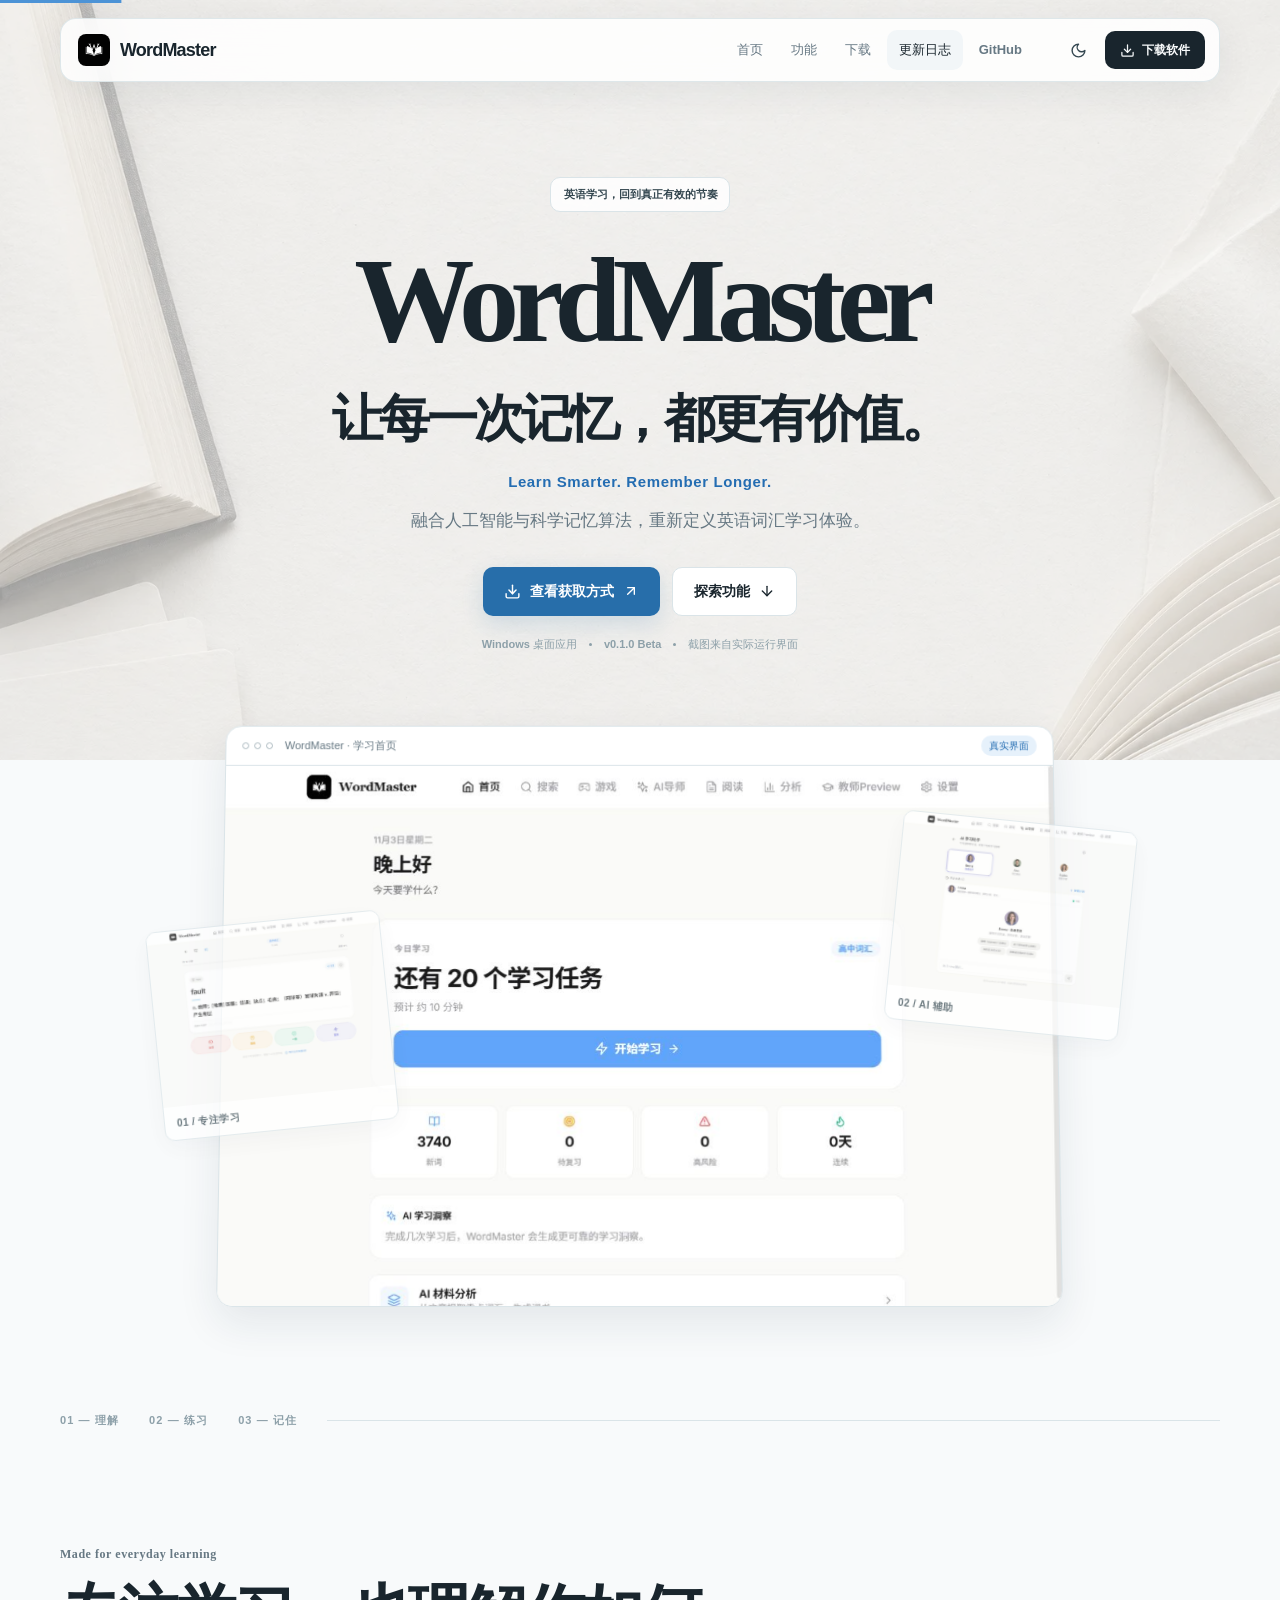
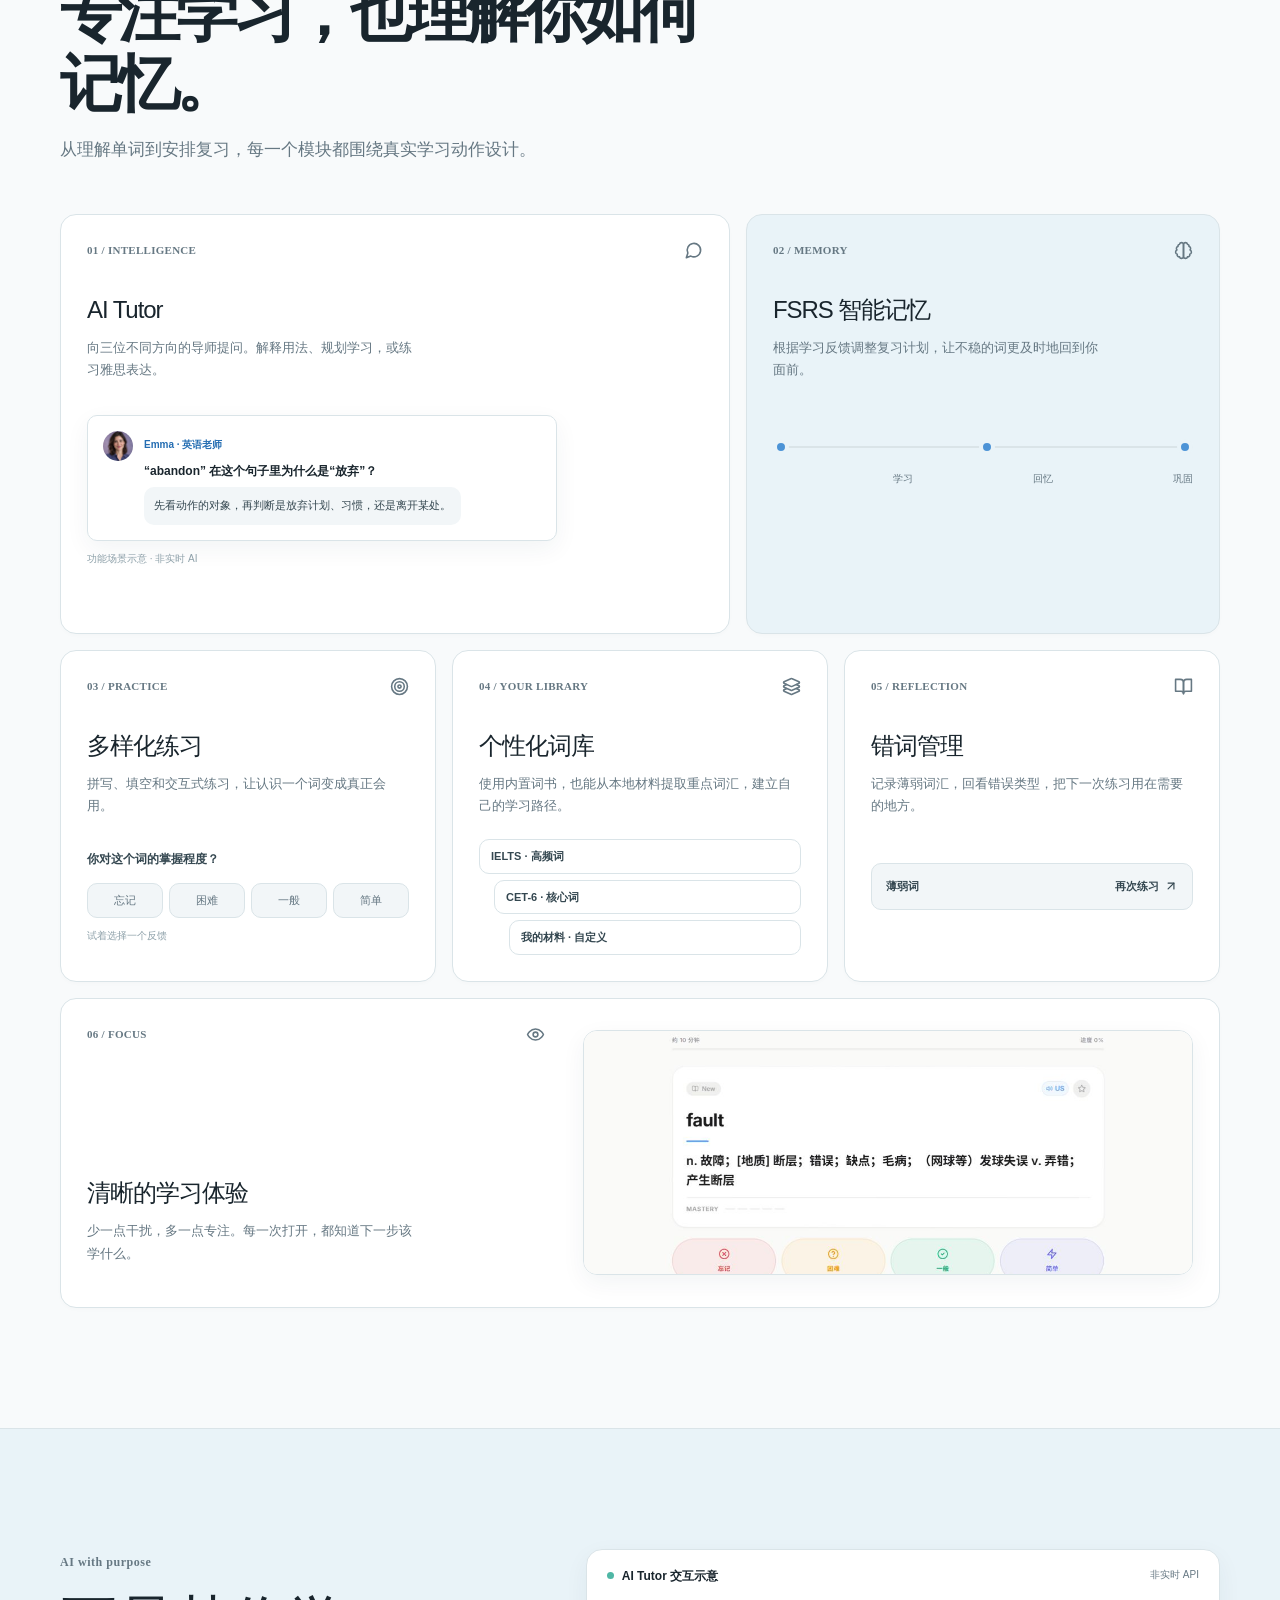
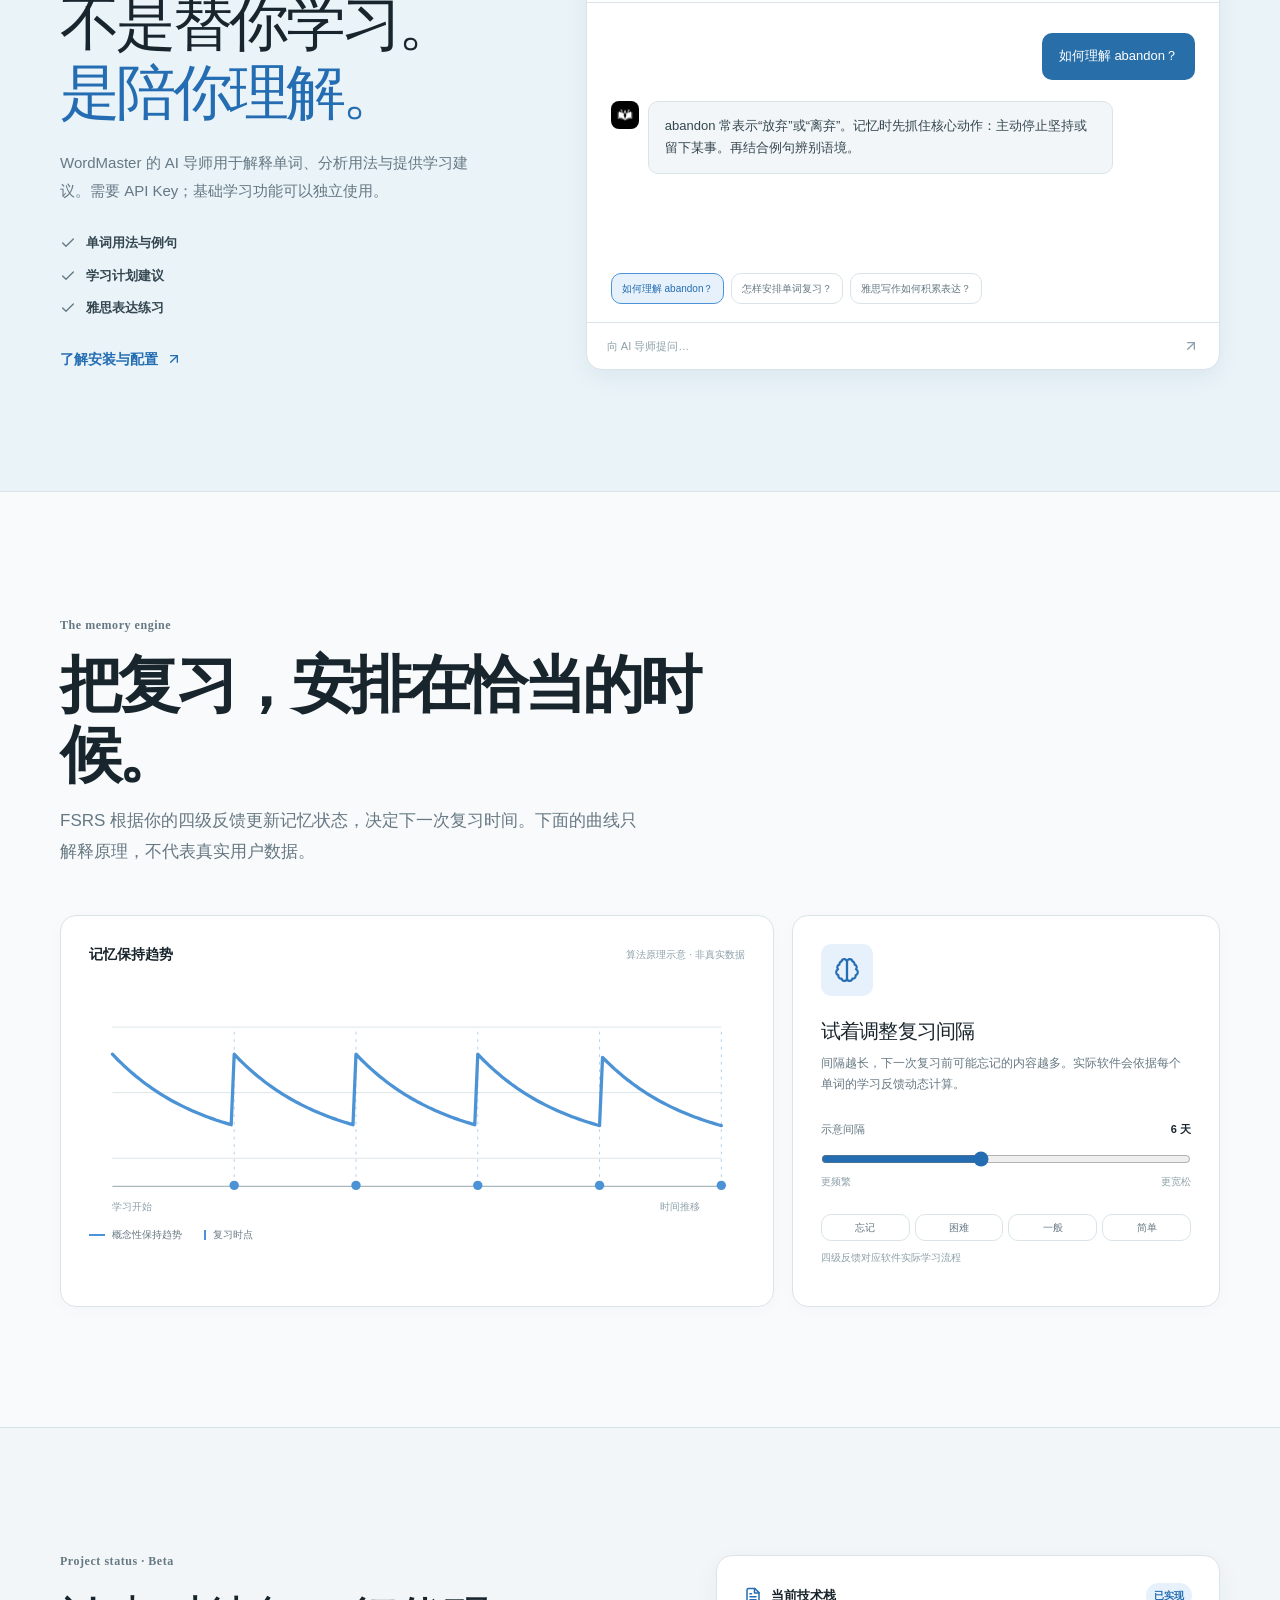
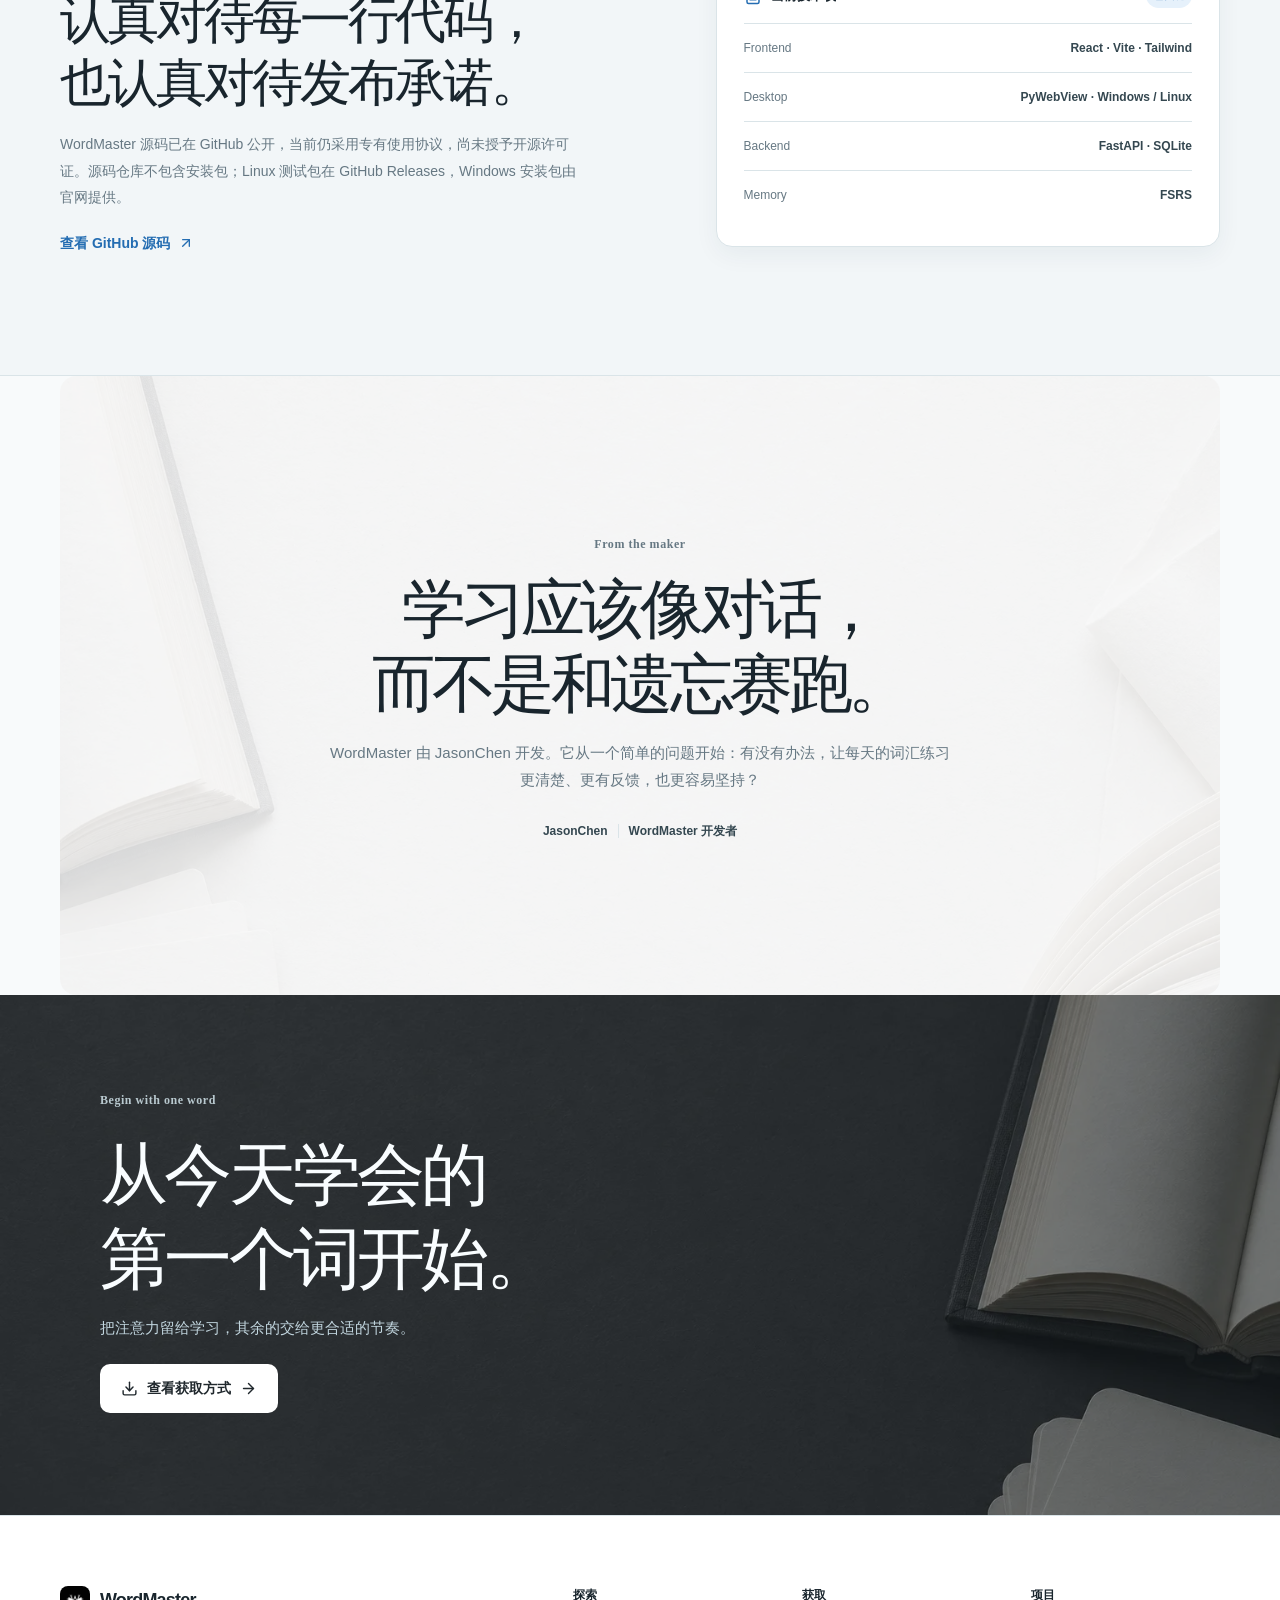
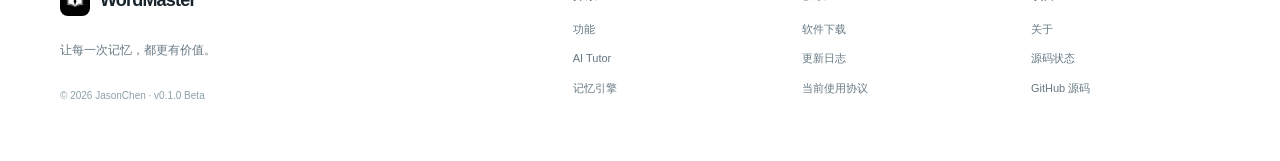
==== changelog/index.html @ 58b46c2e "Reduce download page heading size" ====
<!doctype html>
<html lang="zh-CN"><head>
  <meta charset="UTF-8" /><meta name="viewport" content="width=device-width, initial-scale=1" />
  <meta name="theme-color" content="#f8fafc" /><meta name="description" content="查看 WordMaster v0.1.0 Beta 的已实现功能与更新记录。" />
  <meta property="og:type" content="website" /><meta property="og:title" content="WordMaster 更新日志" /><meta property="og:description" content="WordMaster Beta 的真实功能更新记录。" /><meta property="og:image" content="https://jasonchen911.github.io/images/og-wordmaster.svg" />
  <meta name="twitter:card" content="summary_large_image" /><link rel="icon" href="/favicon.ico" />
  <title>更新日志 — WordMaster</title>
  <script type="module" crossorigin src="/assets/main-zfZjsIiO.js"></script>
  <link rel="stylesheet" crossorigin href="/assets/main-Defl-dvW.css">
<link rel="canonical" href="https://jasonchen911.github.io/changelog/" /><meta property="og:url" content="https://jasonchen911.github.io/changelog/" /></head><body><div id="root"></div></body></html>
---- assets/main-Defl-dvW.css ----
*,:before,:after{--tw-border-spacing-x: 0;--tw-border-spacing-y: 0;--tw-translate-x: 0;--tw-translate-y: 0;--tw-rotate: 0;--tw-skew-x: 0;--tw-skew-y: 0;--tw-scale-x: 1;--tw-scale-y: 1;--tw-pan-x: ;--tw-pan-y: ;--tw-pinch-zoom: ;--tw-scroll-snap-strictness: proximity;--tw-gradient-from-position: ;--tw-gradient-via-position: ;--tw-gradient-to-position: ;--tw-ordinal: ;--tw-slashed-zero: ;--tw-numeric-figure: ;--tw-numeric-spacing: ;--tw-numeric-fraction: ;--tw-ring-inset: ;--tw-ring-offset-width: 0px;--tw-ring-offset-color: #fff;--tw-ring-color: rgb(59 130 246 / .5);--tw-ring-offset-shadow: 0 0 #0000;--tw-ring-shadow: 0 0 #0000;--tw-shadow: 0 0 #0000;--tw-shadow-colored: 0 0 #0000;--tw-blur: ;--tw-brightness: ;--tw-contrast: ;--tw-grayscale: ;--tw-hue-rotate: ;--tw-invert: ;--tw-saturate: ;--tw-sepia: ;--tw-drop-shadow: ;--tw-backdrop-blur: ;--tw-backdrop-brightness: ;--tw-backdrop-contrast: ;--tw-backdrop-grayscale: ;--tw-backdrop-hue-rotate: ;--tw-backdrop-invert: ;--tw-backdrop-opacity: ;--tw-backdrop-saturate: ;--tw-backdrop-sepia: ;--tw-contain-size: ;--tw-contain-layout: ;--tw-contain-paint: ;--tw-contain-style: }::backdrop{--tw-border-spacing-x: 0;--tw-border-spacing-y: 0;--tw-translate-x: 0;--tw-translate-y: 0;--tw-rotate: 0;--tw-skew-x: 0;--tw-skew-y: 0;--tw-scale-x: 1;--tw-scale-y: 1;--tw-pan-x: ;--tw-pan-y: ;--tw-pinch-zoom: ;--tw-scroll-snap-strictness: proximity;--tw-gradient-from-position: ;--tw-gradient-via-position: ;--tw-gradient-to-position: ;--tw-ordinal: ;--tw-slashed-zero: ;--tw-numeric-figure: ;--tw-numeric-spacing: ;--tw-numeric-fraction: ;--tw-ring-inset: ;--tw-ring-offset-width: 0px;--tw-ring-offset-color: #fff;--tw-ring-color: rgb(59 130 246 / .5);--tw-ring-offset-shadow: 0 0 #0000;--tw-ring-shadow: 0 0 #0000;--tw-shadow: 0 0 #0000;--tw-shadow-colored: 0 0 #0000;--tw-blur: ;--tw-brightness: ;--tw-contrast: ;--tw-grayscale: ;--tw-hue-rotate: ;--tw-invert: ;--tw-saturate: ;--tw-sepia: ;--tw-drop-shadow: ;--tw-backdrop-blur: ;--tw-backdrop-brightness: ;--tw-backdrop-contrast: ;--tw-backdrop-grayscale: ;--tw-backdrop-hue-rotate: ;--tw-backdrop-invert: ;--tw-backdrop-opacity: ;--tw-backdrop-saturate: ;--tw-backdrop-sepia: ;--tw-contain-size: ;--tw-contain-layout: ;--tw-contain-paint: ;--tw-contain-style: }*,:before,:after{box-sizing:border-box;border-width:0;border-style:solid;border-color:#e5e7eb}:before,:after{--tw-content: ""}html,:host{line-height:1.5;-webkit-text-size-adjust:100%;-moz-tab-size:4;-o-tab-size:4;tab-size:4;font-family:ui-sans-serif,system-ui,sans-serif,"Apple Color Emoji","Segoe UI Emoji",Segoe UI Symbol,"Noto Color Emoji";font-feature-settings:normal;font-variation-settings:normal;-webkit-tap-highlight-color:transparent}body{margin:0;line-height:inherit}hr{height:0;color:inherit;border-top-width:1px}abbr:where([title]){-webkit-text-decoration:underline dotted;text-decoration:underline dotted}h1,h2,h3,h4,h5,h6{font-size:inherit;font-weight:inherit}a{color:inherit;text-decoration:inherit}b,strong{font-weight:bolder}code,kbd,samp,pre{font-family:ui-monospace,SFMono-Regular,Menlo,Monaco,Consolas,Liberation Mono,Courier New,monospace;font-feature-settings:normal;font-variation-settings:normal;font-size:1em}small{font-size:80%}sub,sup{font-size:75%;line-height:0;position:relative;vertical-align:baseline}sub{bottom:-.25em}sup{top:-.5em}table{text-indent:0;border-color:inherit;border-collapse:collapse}button,input,optgroup,select,textarea{font-family:inherit;font-feature-settings:inherit;font-variation-settings:inherit;font-size:100%;font-weight:inherit;line-height:inherit;letter-spacing:inherit;color:inherit;margin:0;padding:0}button,select{text-transform:none}button,input:where([type=button]),input:where([type=reset]),input:where([type=submit]){-webkit-appearance:button;background-color:transparent;background-image:none}:-moz-focusring{outline:auto}:-moz-ui-invalid{box-shadow:none}progress{vertical-align:baseline}::-webkit-inner-spin-button,::-webkit-outer-spin-button{height:auto}[type=search]{-webkit-appearance:textfield;outline-offset:-2px}::-webkit-search-decoration{-webkit-appearance:none}::-webkit-file-upload-button{-webkit-appearance:button;font:inherit}summary{display:list-item}blockquote,dl,dd,h1,h2,h3,h4,h5,h6,hr,figure,p,pre{margin:0}fieldset{margin:0;padding:0}legend{padding:0}ol,ul,menu{list-style:none;margin:0;padding:0}dialog{padding:0}textarea{resize:vertical}input::-moz-placeholder,textarea::-moz-placeholder{opacity:1;color:#9ca3af}input::placeholder,textarea::placeholder{opacity:1;color:#9ca3af}button,[role=button]{cursor:pointer}:disabled{cursor:default}img,svg,video,canvas,audio,iframe,embed,object{display:block;vertical-align:middle}img,video{max-width:100%;height:auto}[hidden]:where(:not([hidden=until-found])){display:none}.container{width:100%}@media (min-width: 640px){.container{max-width:640px}}@media (min-width: 768px){.container{max-width:768px}}@media (min-width: 1024px){.container{max-width:1024px}}@media (min-width: 1280px){.container{max-width:1280px}}@media (min-width: 1536px){.container{max-width:1536px}}.transition{transition-property:color,background-color,border-color,text-decoration-color,fill,stroke,opacity,box-shadow,transform,filter,backdrop-filter;transition-timing-function:cubic-bezier(.4,0,.2,1);transition-duration:.15s}:root{font-family:Aptos,Segoe UI,PingFang SC,Microsoft YaHei,sans-serif;color-scheme:light;--bg: #f8fafb;--surface: #fff;--surface-soft: #f2f6f8;--surface-blue: #e9f3f8;--ink: #19252d;--ink-soft: #344750;--muted: #667883;--muted-faint: #8da0a9;--line: #dae4e8;--blue: #4c93d6;--blue-dark: #246db2;--blue-soft: #e6f1fb;--radius-sm: 6px;--radius-md: 10px;--radius-lg: 16px;--space-1: 4px;--space-2: 8px;--space-3: 12px;--space-4: 16px;--space-6: 24px;--space-8: 32px;--header: rgba(255,255,255,.85);--shadow: 0 8px 24px rgba(25,49,67,.055);--shadow-large: 0 16px 40px rgba(25,49,67,.09);background:var(--bg)}html[data-theme=dark]{color-scheme:dark;--bg: #10171b;--surface: #182126;--surface-soft: #1e2a30;--surface-blue: #1c303c;--ink: #eff6f8;--ink-soft: #cedde3;--muted: #9aadb6;--muted-faint: #738994;--line: #324249;--blue: #8ac5f6;--blue-dark: #a8d9ff;--blue-soft: #203a4b;--header: rgba(24,33,38,.88);--shadow: 0 8px 24px rgba(0,0,0,.16);--shadow-large: 0 16px 40px rgba(0,0,0,.24)}*,*:before,*:after{box-sizing:border-box}html{scroll-behavior:smooth;scroll-padding-top:110px}body{margin:0;min-width:320px;background:var(--bg);color:var(--ink);transition:background-color .3s,color .3s}button,input{font:inherit}button{border:0}a{color:inherit;text-decoration:none}img{max-width:100%}::-moz-selection{background:#a6d4ef;color:#163449}::selection{background:#a6d4ef;color:#163449}:focus-visible{outline:3px solid var(--blue);outline-offset:3px}.container{width:min(1160px,calc(100% - 64px));margin-inline:auto}.skip-link{position:fixed;z-index:110;top:-80px;left:20px;background:var(--surface);color:var(--ink);padding:11px 18px;border-radius:12px}.skip-link:focus{top:12px}.scroll-progress{position:fixed;top:0;left:0;right:0;height:3px;z-index:105;background:var(--blue);transform-origin:left}.site-header{position:fixed;z-index:100;top:18px;width:100%;padding:0 22px;pointer-events:none}.nav-shell{pointer-events:auto;width:min(1160px,100%);height:64px;margin:auto;padding:0 14px 0 17px;display:flex;align-items:center;gap:25px;background:var(--header);border:1px solid color-mix(in srgb,var(--line) 88%,transparent);border-radius:19px;box-shadow:0 8px 40px #112b3a12;backdrop-filter:blur(20px);-webkit-backdrop-filter:blur(20px);transition:box-shadow .25s,background-color .25s,transform .25s}.site-header.is-scrolled .nav-shell{box-shadow:0 14px 50px #112b3a26}.brand{display:inline-flex;align-items:center;gap:10px;white-space:nowrap;color:var(--ink);font-size:18px;font-weight:720;letter-spacing:-.045em}.brand img{border-radius:8px;display:block}.desktop-nav{display:flex;align-items:center;justify-content:center;gap:4px;margin-left:auto}.desktop-nav a,.nav-unavailable{padding:10px 12px;border-radius:10px;color:var(--muted);font-size:13px;font-weight:550;transition:color .2s,background-color .2s}.desktop-nav a:hover,.desktop-nav .nav-active{color:var(--ink);background:var(--surface-soft)}.nav-unavailable{opacity:.8;cursor:default}.nav-unavailable small{font-size:9px;color:var(--blue-dark);margin-left:2px}.nav-actions{display:flex;align-items:center;gap:8px}.theme-toggle,.menu-toggle{display:grid;place-items:center;width:38px;height:38px;cursor:pointer;color:var(--ink-soft);background:transparent;border-radius:10px;transition:background-color .2s,transform .2s}.theme-toggle:hover,.menu-toggle:hover{background:var(--surface-soft)}.theme-toggle:active,.menu-toggle:active{transform:scale(.94)}.nav-download{height:38px;padding:0 15px;display:inline-flex;align-items:center;gap:7px;background:var(--ink);color:var(--bg);border-radius:10px;font-size:12px;font-weight:650;transition:transform .2s,opacity .2s}.nav-download:hover{transform:translateY(-2px);opacity:.88}.menu-toggle,.mobile-nav{display:none}.eyebrow{display:inline-flex;align-items:center;color:var(--blue-dark);font-family:Georgia,Times New Roman,serif;font-size:12px;font-weight:600;letter-spacing:.045em;text-transform:none}.section{padding-block:120px}.section-heading{max-width:680px;margin-bottom:48px}.section-heading h2{margin:14px 0 16px;font-size:clamp(38px,5vw,62px);letter-spacing:-.065em;line-height:1.13;font-weight:720}.section-heading p{max-width:590px;color:var(--muted);font-size:17px;line-height:1.8}.button{display:inline-flex;align-items:center;justify-content:center;gap:9px;min-height:49px;padding:0 21px;border-radius:12px;font-size:14px;font-weight:650;transition:transform .2s,box-shadow .2s,background-color .2s}.button:hover{transform:translateY(-3px)}.button:active{transform:translateY(1px) scale(.985)}.button-primary{background:#276eaa;color:#fff;box-shadow:0 8px 22px #286fab29}.button-primary:hover{background:#1e6199;box-shadow:0 13px 25px #286fab38}.button-secondary{background:var(--surface);color:var(--ink);border:1px solid var(--line)}.button-secondary:hover{box-shadow:var(--shadow)}.text-link{display:inline-flex;gap:8px;align-items:center;color:var(--blue-dark);font-size:14px;font-weight:700}.text-link svg{transition:transform .2s}.text-link:hover svg{transform:translate(2px,-2px)}.hero{position:relative;padding-top:177px;overflow:hidden}.hero-wash{position:absolute;inset:0 0 auto;height:760px;pointer-events:none;background:url(/images/background-paper.webp) center / cover no-repeat;opacity:.38}html[data-theme=dark] .hero-wash{background-image:url(/images/background-library-dark.webp);opacity:.3}.hero-content{position:relative;text-align:center}.hero-kicker{width:-moz-fit-content;width:fit-content;margin:0 auto 24px;display:flex;align-items:center;gap:9px;padding:8px 11px 8px 13px;border:1px solid var(--line);border-radius:100px;background:var(--header);box-shadow:0 5px 20px #3868800d;color:var(--ink-soft);font-size:11px;font-weight:650}.kicker-dot,.release-badge>span{width:6px;height:6px;border-radius:50%;background:#4fb7a5;box-shadow:0 0 0 3px #4fb7a521}.hero h1{margin:0;font-family:Georgia,Times New Roman,serif;font-size:clamp(65px,9.4vw,132px);line-height:1.08;letter-spacing:-.075em;font-weight:600}.hero-title-cn{margin:22px 0 0;font-size:clamp(27px,4vw,52px);letter-spacing:-.07em;font-weight:680;line-height:1.25}.hero-tagline{margin:20px 0 0;color:var(--blue-dark);font-size:15px;font-weight:670;letter-spacing:.04em}.hero-description{margin:13px auto 0;max-width:630px;color:var(--muted);font-size:17px;line-height:1.7}.hero-actions{display:flex;justify-content:center;gap:12px;margin-top:31px}.hero-proof{display:flex;align-items:center;justify-content:center;gap:12px;margin-top:20px;color:var(--muted-faint);font-size:11px;font-weight:550}.hero-proof span{width:3px;height:3px;background:var(--muted-faint);border-radius:50%}.hero-stage{position:relative;height:690px;margin:70px auto 0;max-width:1060px}.hero-main-window{width:79%;margin:0 auto;transform:perspective(1300px) rotateX(3deg)}.app-window{overflow:hidden;border:1px solid var(--line);border-radius:17px;background:var(--surface);box-shadow:var(--shadow-large)}.window-bar{height:40px;display:flex;align-items:center;gap:12px;padding:0 16px;border-bottom:1px solid var(--line);color:var(--muted);font-size:11px}.window-dots{display:flex;gap:5px}.window-dots i{width:7px;height:7px;border:1px solid var(--muted-faint);border-radius:50%;opacity:.7}.window-chip{margin-left:auto;color:var(--blue-dark);background:var(--blue-soft);padding:3px 8px;border-radius:99px;font-size:10px}.hero-main-window img{display:block;width:100%;height:540px;-o-object-fit:cover;object-fit:cover;-o-object-position:top center;object-position:top center}.hero-float{position:absolute;width:235px;overflow:hidden;border-radius:13px;background:var(--surface);border:1px solid var(--line);box-shadow:0 22px 65px #19384a30;text-align:left}.hero-float img{width:100%;height:175px;-o-object-fit:cover;object-fit:cover;-o-object-position:top center;object-position:top center;display:block}.hero-float span{display:block;padding:9px 12px;color:var(--ink-soft);font-size:10px;font-weight:650;letter-spacing:.04em}.hero-float-study{left:-5px;top:190px;transform:rotate(-11deg);transform-origin:85% 85%}.hero-float-tutor{right:-8px;top:90px;transform:rotate(11deg);transform-origin:15% 85%}.editorial-line{display:flex;align-items:center;gap:30px;color:var(--muted-faint);font-size:11px;font-weight:650;letter-spacing:.1em}.editorial-line div{flex:1;height:1px;background:var(--line)}.features-section{padding-top:112px}.bento{display:grid;grid-template-columns:repeat(12,1fr);gap:16px}.feature-card{position:relative;overflow:hidden;min-height:316px;padding:26px;border:1px solid var(--line);border-radius:23px;background:var(--surface);box-shadow:0 2px 4px #1a3b4e04;transition:transform .28s,box-shadow .28s,border-color .28s}.feature-card:hover{transform:translateY(-5px);box-shadow:var(--shadow);border-color:color-mix(in srgb,var(--blue) 40%,var(--line))}.feature-top{display:flex;align-items:center;justify-content:space-between;color:var(--blue-dark)}.feature-number{font-family:Georgia,Times New Roman,serif;font-size:11px;font-weight:600;letter-spacing:.025em}.feature-body{position:relative;z-index:1;max-width:390px}.feature-body h3{margin:32px 0 9px;color:var(--ink);font-size:24px;letter-spacing:-.045em}.feature-body p{margin:0;max-width:330px;color:var(--muted);font-size:13px;line-height:1.75}.feature-tutor{grid-column:span 7;min-height:420px;background:var(--surface)}.feature-memory{grid-column:span 5;min-height:420px;background:var(--surface-blue)}.feature-practice,.feature-books,.feature-mistakes{grid-column:span 4}.feature-focus{grid-column:span 12;min-height:310px;display:grid;grid-template-columns:minmax(0,.75fr) minmax(0,1fr);gap:38px;align-items:stretch}.feature-focus-copy{display:flex;flex-direction:column;justify-content:space-between;min-width:0;padding-bottom:15px}.feature-focus .feature-body h3{margin-top:12px}.feature-focus-visual{display:flex;align-items:center;min-width:0}.feature-focus-visual img{display:block;width:100%;height:245px;-o-object-fit:cover;object-fit:cover;-o-object-position:center 30%;object-position:center 30%;border-radius:14px;border:1px solid var(--line);box-shadow:var(--shadow)}.mini-conversation{display:flex;gap:11px;width:94%;max-width:470px;margin-top:33px;padding:15px;border-radius:16px;background:var(--surface);border:1px solid var(--line);box-shadow:0 12px 35px #37678114;text-align:left}.mini-person{flex:0 0 30px;width:30px;height:30px;overflow:hidden;border-radius:50%}.mini-person img{width:100%;height:100%;-o-object-fit:cover;object-fit:cover;-o-object-position:center;object-position:center}.mini-conversation small{color:var(--blue-dark);font-weight:750;font-size:10px}.mini-conversation p{margin:7px 0;color:var(--ink);font-size:12px;font-weight:600}.mini-answer{padding:10px;color:var(--ink-soft);background:var(--surface-soft);border-radius:10px;font-size:11px;line-height:1.6}.demo-label{display:block;margin-top:10px;color:var(--muted-faint);font-size:10px}.memory-mini{position:relative;display:flex;justify-content:space-between;margin-top:54px;padding-top:35px;color:var(--muted);font-size:10px}.memory-mini:before{content:"";position:absolute;top:10px;left:0;right:0;height:2px;background:var(--line)}.memory-mini span:before{content:"";position:absolute;top:3px;width:16px;height:16px;border:4px solid var(--surface-blue);border-radius:50%;background:var(--blue)}.memory-mini span:nth-of-type(1):before{left:0}.memory-mini span:nth-of-type(2):before{left:49%}.memory-mini span:nth-of-type(3):before{right:0}.practice-demo{margin-top:28px}.practice-demo>span{color:var(--ink-soft);font-size:12px;font-weight:650}.practice-demo>div{display:flex;gap:6px;margin-top:13px}.practice-demo button{flex:1;padding:8px 2px;border-radius:10px;background:var(--surface-soft);border:1px solid var(--line);color:var(--muted);font-size:11px;cursor:pointer;transition:transform .2s,background-color .2s}.practice-demo button:hover{transform:translateY(-2px)}.practice-demo button.selected{color:#fff;background:#276eaa;border-color:#276eaa}.practice-demo small{display:block;margin-top:10px;color:var(--muted-faint);font-size:10px}.feature-books{background:var(--surface)}.book-stack{display:grid;gap:6px;margin-top:21px}.book-stack span{display:block;padding:8px 11px;border:1px solid var(--line);background:var(--surface);color:var(--ink-soft);font-size:11px;font-weight:650;border-radius:9px}.book-stack span:nth-child(2){margin-left:15px}.book-stack span:nth-child(3){margin-left:30px}.feature-mistakes{background:#fbf8f5}html[data-theme=dark] .feature-mistakes{background:#262321}.mistake-visual{display:flex;justify-content:space-between;margin-top:45px;padding:14px;border:1px solid #eadfd6;border-radius:12px;color:#9a7158;background:#ffffff91;font-size:11px;font-weight:650}html[data-theme=dark] .mistake-visual{background:#2b2724;border-color:#483c35;color:#dcb89d}.mistake-visual span:last-child{display:inline-flex;gap:5px;align-items:center}.intelligence-section{background:var(--surface-blue);border-block:1px solid var(--line)}.intelligence-grid{display:grid;grid-template-columns:.82fr 1.18fr;gap:85px;align-items:center}.intelligence-copy h2{margin:16px 0 22px;font-size:clamp(38px,4.7vw,63px);line-height:1.15;letter-spacing:-.06em}.intelligence-copy h2 em,.subpage-hero h1 em,.changelog-page h1 em{color:var(--blue-dark);font-style:normal}.intelligence-copy>p{max-width:410px;color:var(--muted);font-size:15px;line-height:1.85}.ai-bullets{display:grid;gap:13px;margin:29px 0}.ai-bullets span{display:flex;align-items:center;gap:10px;font-size:13px;font-weight:600;color:var(--ink-soft)}.ai-bullets svg{color:var(--blue-dark)}.ai-demo{overflow:hidden;border:1px solid var(--line);border-radius:22px;background:var(--surface);box-shadow:var(--shadow-large)}.demo-window-top{display:flex;justify-content:space-between;padding:17px 20px;border-bottom:1px solid var(--line);color:var(--muted);font-size:10px}.demo-window-title{display:flex;align-items:center;gap:8px;color:var(--ink);font-weight:700;font-size:12px}.demo-status{width:7px;height:7px;border-radius:50%;background:#4fb7a5}.demo-chat{min-height:270px;padding:30px 24px 15px;display:flex;flex-direction:column;gap:21px}.demo-message{width:-moz-fit-content;width:fit-content;max-width:86%;font-size:13px;line-height:1.75}.demo-message.user{align-self:flex-end;padding:12px 17px;border-radius:15px 15px 4px;background:#286fa9;color:#fff}.demo-message.assistant{display:flex;gap:9px;align-items:start}.demo-message.assistant img{border-radius:8px;flex-shrink:0}.demo-message.assistant p{margin:0;padding:13px 16px;background:var(--surface-soft);border:1px solid var(--line);border-radius:4px 15px 15px;color:var(--ink-soft)}.demo-prompts{display:flex;flex-wrap:wrap;gap:7px;padding:0 24px 18px}.demo-prompts button{padding:7px 10px;border-radius:100px;border:1px solid var(--line);background:var(--surface);color:var(--muted);font-size:10px;cursor:pointer;transition:background .2s,color .2s,transform .2s}.demo-prompts button:hover{transform:translateY(-2px)}.demo-prompts button[aria-pressed=true]{background:var(--blue-soft);color:var(--blue-dark);border-color:var(--blue)}.demo-input{display:flex;align-items:center;justify-content:space-between;padding:15px 20px;border-top:1px solid var(--line);color:var(--muted-faint);font-size:11px}.memory-section .section-heading{max-width:750px}.memory-layout{display:grid;grid-template-columns:1.25fr .75fr;gap:18px}.chart-panel,.memory-controls{min-height:392px;padding:28px;background:var(--surface);border:1px solid var(--line);border-radius:23px;box-shadow:0 4px 17px #1e415306}.chart-header{display:flex;justify-content:space-between;align-items:center;color:var(--ink);font-size:14px;font-weight:700}.chart-disclaimer{color:var(--muted-faint);font-size:10px;font-weight:500}.chart-panel svg{width:100%;height:250px;margin-top:12px;overflow:visible}.chart-grid line{stroke:var(--line);stroke-width:1}.chart-grid line:last-child{stroke:var(--muted-faint)}.chart-panel svg text{fill:var(--muted-faint);font-size:11px}.review-marker{stroke:var(--blue);stroke-dasharray:3 5;opacity:.45}.chart-legend{display:flex;gap:22px;color:var(--muted);font-size:10px}.chart-legend span{display:inline-flex;align-items:center;gap:7px}.chart-legend i{width:16px;height:2px;background:var(--blue);display:inline-block}.chart-legend span:last-child i{height:10px;width:2px}.control-icon{width:52px;height:52px;display:grid;place-items:center;background:var(--blue-soft);color:var(--blue-dark);border-radius:14px}.memory-controls h3{margin:20px 0 7px;font-size:20px;letter-spacing:-.04em}.memory-controls p{color:var(--muted);font-size:12px;line-height:1.75}.memory-controls label{display:flex;justify-content:space-between;margin-top:26px;font-size:11px;color:var(--muted)}.memory-controls label strong{color:var(--ink)}.memory-controls input[type=range]{width:100%;margin:13px 0 4px;accent-color:var(--blue-dark);cursor:pointer}.range-ends{display:flex;justify-content:space-between;color:var(--muted-faint);font-size:10px}.grade-row{display:flex;justify-content:space-between;gap:5px;margin-top:25px}.grade-row span{flex:1;text-align:center;padding:5px 0;border:1px solid var(--line);border-radius:7px;color:var(--muted);font-size:10px}.memory-controls small{display:block;margin-top:9px;color:var(--muted-faint);font-size:10px}.source-section{background:var(--surface-soft);border-block:1px solid var(--line)}.source-grid{display:grid;grid-template-columns:1fr .9fr;gap:95px;align-items:center}.source-grid h2{margin:17px 0;font-size:clamp(35px,4vw,54px);line-height:1.22;letter-spacing:-.06em}.source-grid p{max-width:520px;color:var(--muted);font-size:14px;line-height:1.9}.source-grid .text-link{margin-top:22px}.stack-panel{padding:27px;background:var(--surface);border:1px solid var(--line);border-radius:21px;box-shadow:var(--shadow)}.stack-head{display:flex;align-items:center;gap:9px;color:var(--ink);font-size:13px;font-weight:700;margin-bottom:15px}.stack-head svg{color:var(--blue-dark)}.stack-head span{margin-left:auto;color:var(--blue-dark);font-size:10px;background:var(--blue-soft);padding:5px 8px;border-radius:99px}.stack-panel>div:not(:first-child){display:flex;justify-content:space-between;gap:10px;padding:15px 0;border-top:1px solid var(--line);font-size:12px}.stack-panel>div:not(:first-child) span{color:var(--muted)}.stack-panel>div:not(:first-child) strong{font-weight:650;color:var(--ink-soft)}.about-section{padding-block:155px;text-align:center}.about-section h2{margin:17px auto;font-size:clamp(38px,5vw,66px);line-height:1.17;letter-spacing:-.07em}.about-section p{max-width:620px;margin:0 auto;color:var(--muted);line-height:1.85;font-size:15px}.about-signature{display:flex;justify-content:center;align-items:center;gap:10px;margin-top:28px;color:var(--ink-soft);font-size:12px;font-weight:700}.about-signature i{width:1px;height:14px;background:var(--line)}.closing-cta{padding:92px 0 102px;background:#203c4a;color:#f9fdff;text-align:left}.closing-cta .container{max-width:1080px}.closing-cta .eyebrow{color:#b8d4df}.closing-cta h2{max-width:780px;margin:22px 0 16px;font-size:clamp(42px,5.3vw,68px);font-weight:560;line-height:1.24;letter-spacing:-.055em}.closing-cta p{color:#c1d5de;font-size:15px}.button-light{margin-top:24px;background:#fff;color:#1e4053}.button-light:hover{box-shadow:0 12px 35px #0000002e}.subpage-hero{padding-top:180px;padding-bottom:62px}.subpage-hero h1,.changelog-page h1{margin:17px 0 18px;font-size:clamp(52px,7vw,92px);letter-spacing:-.075em;line-height:1.08}.subpage-hero p,.changelog-page>div:first-child>p{color:var(--muted);font-size:17px}.subpage-hero h1{font-size:clamp(38px,5vw,64px);line-height:1.18;letter-spacing:-.055em}.download-section{margin-bottom:65px}.download-card{display:flex;align-items:center;justify-content:space-between;gap:30px;padding:40px;background:var(--surface);border:1px solid var(--line);border-radius:25px;box-shadow:var(--shadow-large)}.download-card-main{display:flex;align-items:center;gap:22px}.download-icon{width:76px;height:76px;display:grid;place-items:center;border-radius:18px;background:var(--surface-soft)}.download-icon img{border-radius:11px}.release-badge{display:inline-flex;align-items:center;gap:9px;color:var(--blue-dark);background:var(--blue-soft);padding:6px 10px;border-radius:99px;font-size:10px;font-weight:700}.download-card h2{margin:10px 0 4px;font-size:31px;letter-spacing:-.055em}.download-card h2 span{color:var(--muted);font-weight:500}.download-card p{margin:0;color:var(--muted);font-size:12px}.download-card-action{display:grid;justify-items:end;gap:11px}.download-card-action small{color:var(--muted-faint);font-size:10px}.release-note{display:flex;align-items:center;gap:10px;margin:15px 4px 0;color:var(--muted);font-size:11px}.release-note svg{color:var(--blue-dark)}.download-options{display:flex;flex-wrap:wrap;justify-content:flex-end;gap:10px}.download-card-action small strong{color:var(--ink);font-size:12px;letter-spacing:.04em}.download-details{display:grid;grid-template-columns:repeat(2,1fr);gap:16px}.detail-panel{min-height:288px;padding:29px;background:var(--surface);border:1px solid var(--line);border-radius:20px}.detail-panel>svg{color:var(--blue-dark)}.detail-panel h3{margin:14px 0;font-size:21px;letter-spacing:-.04em}.detail-panel ul,.detail-panel ol{padding-left:20px;color:var(--ink-soft);font-size:13px;line-height:2}.detail-panel li::marker{color:var(--blue-dark)}.detail-panel p{margin-top:14px;color:var(--muted);font-size:11px;line-height:1.75}.detail-panel code{font-size:11px}.linux-download{padding-top:22px}.linux-download-inner{display:flex;align-items:center;justify-content:space-between;gap:24px;padding:32px;border:1px solid var(--line);border-radius:var(--radius-lg);background:var(--surface)}.linux-download h2{margin:9px 0;font-size:24px;letter-spacing:-.04em}.linux-download p{max-width:650px;margin:0;color:var(--muted);font-size:12px;line-height:1.8}.linux-download .linux-command{margin-top:8px}.linux-download code{color:var(--ink-soft);font-size:11px;overflow-wrap:anywhere}.linux-download .button{flex:none}.integrity-section{padding-block:90px 70px}.integrity-top{display:flex;justify-content:space-between;align-items:end;gap:20px}.integrity-top h2{font-size:29px;letter-spacing:-.05em;margin:9px 0 0}.copy-button{display:inline-flex;align-items:center;gap:7px;padding:9px 13px;border-radius:9px;color:var(--blue-dark);background:var(--blue-soft);cursor:pointer;font-size:11px;font-weight:700}.integrity-section>div>code{display:block;overflow-wrap:anywhere;margin-top:22px;padding:17px;border:1px solid var(--line);border-radius:12px;background:var(--surface);color:var(--ink-soft);font-size:11px}.integrity-section p{color:var(--muted);font-size:11px;line-height:1.8}.integrity-section p code{color:var(--ink-soft)}.download-bottom{display:grid;grid-template-columns:1fr 1fr;gap:16px;padding-bottom:55px}.bottom-link-card{display:flex;align-items:center;justify-content:space-between;min-height:194px;padding:27px;border-radius:19px;background:var(--surface-blue);border:1px solid var(--line)}.bottom-link-card h3{margin:12px 0 7px;font-size:21px;letter-spacing:-.04em}.bottom-link-card p{margin:0;max-width:290px;font-size:11px;line-height:1.7;color:var(--muted)}.bottom-link-card a{display:grid;place-items:center;width:43px;height:43px;background:var(--surface);border-radius:50%;color:var(--blue-dark);transition:transform .2s}.bottom-link-card a:hover{transform:translate(4px)}.bottom-link-card.subdued{background:var(--surface)}.unavailable-mark{padding:6px 9px;border-radius:100px;background:var(--surface-soft);color:var(--muted);font-size:10px;white-space:nowrap}.license-footnote{display:flex;align-items:center;gap:8px;padding-bottom:95px;color:var(--muted);font-size:11px}.license-footnote p{margin:0}.license-footnote a{display:inline-flex;align-items:center;gap:3px;color:var(--blue-dark)}.changelog-page{padding-top:180px;padding-bottom:110px}.changelog-page>div:first-child{max-width:770px}.timeline{position:relative;margin-top:75px;padding-left:64px}.timeline-rail{position:absolute;left:17px;top:0;bottom:0;width:1px;background:var(--line)}.release-marker{position:absolute;left:-57px;top:0;width:20px;height:20px;border-radius:50%;border:5px solid var(--blue-soft);background:var(--blue-dark)}.release-entry{position:relative;display:grid;grid-template-columns:.44fr 1fr;gap:60px}.release-meta h2{margin:14px 0 10px;font-size:30px;letter-spacing:-.05em}.release-meta p{display:flex;align-items:center;gap:7px;color:var(--muted-faint);font-size:11px}.release-groups{display:grid;gap:34px}.release-groups>div{border-top:1px solid var(--line);padding-top:22px}.release-groups h3{font-size:18px;letter-spacing:-.03em;margin:0 0 13px}.release-groups ul{display:grid;gap:11px;list-style:none;padding:0;margin:0}.release-groups li{display:flex;align-items:start;gap:10px;color:var(--muted);font-size:13px;line-height:1.7}.release-groups li svg{flex:none;margin-top:3px;color:var(--blue-dark)}.changelog-actions{display:flex;align-items:center;gap:30px;margin:70px 0 0 64px}.site-footer{border-top:1px solid var(--line);padding:70px 0 55px;background:var(--surface)}.footer-grid{display:grid;grid-template-columns:2.5fr repeat(3,1fr);gap:40px}.footer-brand p{margin:18px 0 23px;color:var(--muted);font-size:12px}.footer-brand small{color:var(--muted-faint);font-size:10px}.footer-grid>div:not(:first-child){display:grid;align-content:start;gap:13px}.footer-grid strong{margin-bottom:4px;color:var(--ink);font-size:12px}.footer-grid>div:not(:first-child) a,.muted-link{color:var(--muted);font-size:11px}.footer-grid a:hover{color:var(--blue-dark)}.muted-link{opacity:.65}.site-header .nav-shell,.mobile-nav,.feature-card,.app-window,.ai-demo,.chart-panel,.memory-controls,.stack-panel,.download-card,.detail-panel,.bottom-link-card{border-radius:var(--radius-lg)}.button,.nav-download,.desktop-nav a,.theme-toggle,.menu-toggle,.practice-demo button,.book-stack span,.mini-conversation,.mini-answer,.mistake-visual,.copy-button,.grade-row span,.hero-float,.window-chip,.control-icon,.download-icon,.demo-prompts button,.demo-message.user,.demo-message.assistant p{border-radius:var(--radius-md)}.eyebrow,.feature-top,.feature-number,.ai-bullets svg{color:var(--muted)}.hero-kicker{border-radius:var(--radius-md);box-shadow:none}.feature-memory{background:var(--surface-blue)}.feature-mistakes,html[data-theme=dark] .feature-mistakes{background:var(--surface)}.mistake-visual,html[data-theme=dark] .mistake-visual{border-color:var(--line);background:var(--surface-soft);color:var(--ink-soft)}.feature-card:hover{box-shadow:var(--shadow);border-color:var(--line)}.mini-conversation,.hero-float,.ai-demo{box-shadow:var(--shadow)}.closing-cta{background:#20282d}.closing-cta .eyebrow{color:#b9c9cf}.button-light{color:#20282d}.about-section,.closing-cta{position:relative;isolation:isolate}.about-section:before,.closing-cta:before{content:"";position:absolute;top:0;right:0;bottom:0;left:0;z-index:-1;pointer-events:none;background-position:center;background-size:cover}.about-section:before{background-image:url(/images/background-paper.webp);opacity:.14;border-radius:var(--radius-lg)}html[data-theme=dark] .about-section:before{background-image:url(/images/background-library-dark.webp);opacity:.22}.closing-cta:before{background-image:url(/images/background-library-dark.webp);opacity:.48}@media (max-width: 760px){.hero-wash{height:680px;background-position:50% center;opacity:.24}.closing-cta:before{opacity:.2}}@media (max-width: 1020px){.desktop-nav{gap:0}.desktop-nav a,.nav-unavailable{padding-inline:8px}.hero-float{width:200px}.hero-float img{height:150px}.hero-float-study{left:-12px}.hero-float-tutor{right:-12px}.feature-focus{grid-template-columns:minmax(0,.8fr) minmax(0,1fr);gap:24px}.intelligence-grid,.source-grid{gap:45px}}@media (max-width: 760px){.container{width:min(100% - 36px,620px)}.site-header{top:10px;padding:0 12px}.nav-shell{height:58px;padding:0 10px 0 12px;gap:8px;border-radius:15px}.brand{font-size:16px}.brand img{width:29px;height:29px}.desktop-nav,.nav-download{display:none}.nav-actions{margin-left:auto}.menu-toggle{display:grid}.mobile-nav{pointer-events:auto;display:grid;width:min(100%,640px);margin:6px auto 0;padding:8px;border-radius:15px;background:var(--surface);border:1px solid var(--line);box-shadow:var(--shadow);overflow:hidden}.mobile-nav a{display:flex;justify-content:space-between;padding:13px;border-radius:9px;color:var(--ink-soft);font-size:13px}.mobile-nav a:hover{background:var(--surface-soft)}.mobile-nav span{padding:13px;color:var(--muted-faint);font-size:11px}.hero{padding-top:143px}.hero-kicker{font-size:10px}.hero h1{font-size:clamp(48px,11vw,78px)}.hero-title-cn{margin-top:14px}.hero-tagline{font-size:12px}.hero-description{font-size:13px;max-width:500px}.hero-proof{font-size:9px;gap:7px}.hero-actions{gap:9px}.hero-actions .button{padding-inline:14px;font-size:12px}.hero-stage{height:auto;margin-top:48px;padding-bottom:125px}.hero-main-window{width:100%;transform:none}.hero-main-window img{height:auto;aspect-ratio:1.55}.hero-float{display:block;width:39%;top:auto;bottom:8px}.hero-float img{height:94px}.hero-float span{padding:6px 8px;font-size:9px}.hero-float-study{left:2%}.hero-float-tutor{right:2%}.window-bar{height:31px}.editorial-line{gap:13px;font-size:9px}.section{padding-block:80px}.section-heading{margin-bottom:29px}.section-heading h2{font-size:clamp(34px,7.3vw,50px)}.section-heading p{font-size:13px}.bento{grid-template-columns:repeat(2,1fr);gap:11px}.feature-card{min-height:280px;padding:20px}.feature-tutor,.feature-memory{grid-column:span 2;min-height:370px}.feature-practice,.feature-books,.feature-mistakes{grid-column:span 1}.feature-focus{grid-column:span 2;min-height:250px}.feature-body h3{font-size:19px}.feature-body p{font-size:11px}.feature-practice .practice-demo>div{flex-wrap:wrap}.feature-practice .practice-demo button{flex:0 0 calc(50% - 4px)}.feature-focus-visual img{height:210px}.intelligence-grid,.memory-layout,.source-grid,.download-details,.download-bottom{grid-template-columns:1fr}.intelligence-grid{gap:35px}.intelligence-copy h2{font-size:45px}.memory-layout{gap:12px}.chart-panel,.memory-controls{min-height:auto}.source-grid{gap:32px}.about-section{padding-block:90px}.closing-cta{padding-block:85px}.subpage-hero{padding-top:145px;padding-bottom:35px}.download-card{padding:25px;flex-direction:column;align-items:stretch;gap:25px}.download-card-action{justify-items:stretch}.download-card-action small{text-align:center}.download-card h2{font-size:25px}.download-card-main{gap:13px}.download-icon{width:62px;height:62px;flex:none}.download-icon img{width:53px;height:53px}.integrity-section{padding-block:70px 45px}.footer-grid{grid-template-columns:repeat(2,1fr);gap:38px}.footer-brand{grid-column:span 2}.changelog-page{padding-top:145px}.timeline{padding-left:38px}.timeline-rail{left:9px}.release-marker{left:-38px}.release-entry{grid-template-columns:1fr;gap:20px}.changelog-actions{margin-left:38px}.download-options{flex-direction:column}.download-options .button{justify-content:center}.linux-download-inner{align-items:stretch;flex-direction:column;padding:25px}.linux-download .button{justify-content:center}}@media (max-width: 480px){.hero-actions{flex-wrap:wrap}.hero-actions .button{min-width:146px}.hero h1{font-size:12vw}.hero-title-cn{font-size:25px}.hero-float{width:43%}.hero-float img{height:82px}.editorial-line{gap:8px}.editorial-line span{white-space:nowrap}.bento{grid-template-columns:1fr}.feature-tutor,.feature-memory,.feature-practice,.feature-books,.feature-mistakes,.feature-focus{grid-column:span 1;min-height:295px}.feature-tutor{min-height:380px}.feature-focus{grid-template-columns:1fr;gap:16px}.feature-focus-copy{gap:12px}.feature-focus-visual img{height:180px}.memory-mini{margin-top:36px}.chart-panel,.memory-controls{padding:20px}.chart-panel svg{height:190px}.chart-disclaimer{max-width:100px;text-align:right}.ai-demo .demo-chat{min-height:290px}.demo-message{max-width:95%}.source-grid h2,.about-section h2{font-size:37px}.footer-grid{gap:28px}.integrity-top{align-items:start}.copy-button{white-space:nowrap}.changelog-actions{flex-wrap:wrap}}@media (prefers-reduced-motion: reduce){html{scroll-behavior:auto}*,*:before,*:after{animation-duration:.01ms!important;animation-iteration-count:1!important;transition-duration:.01ms!important}}
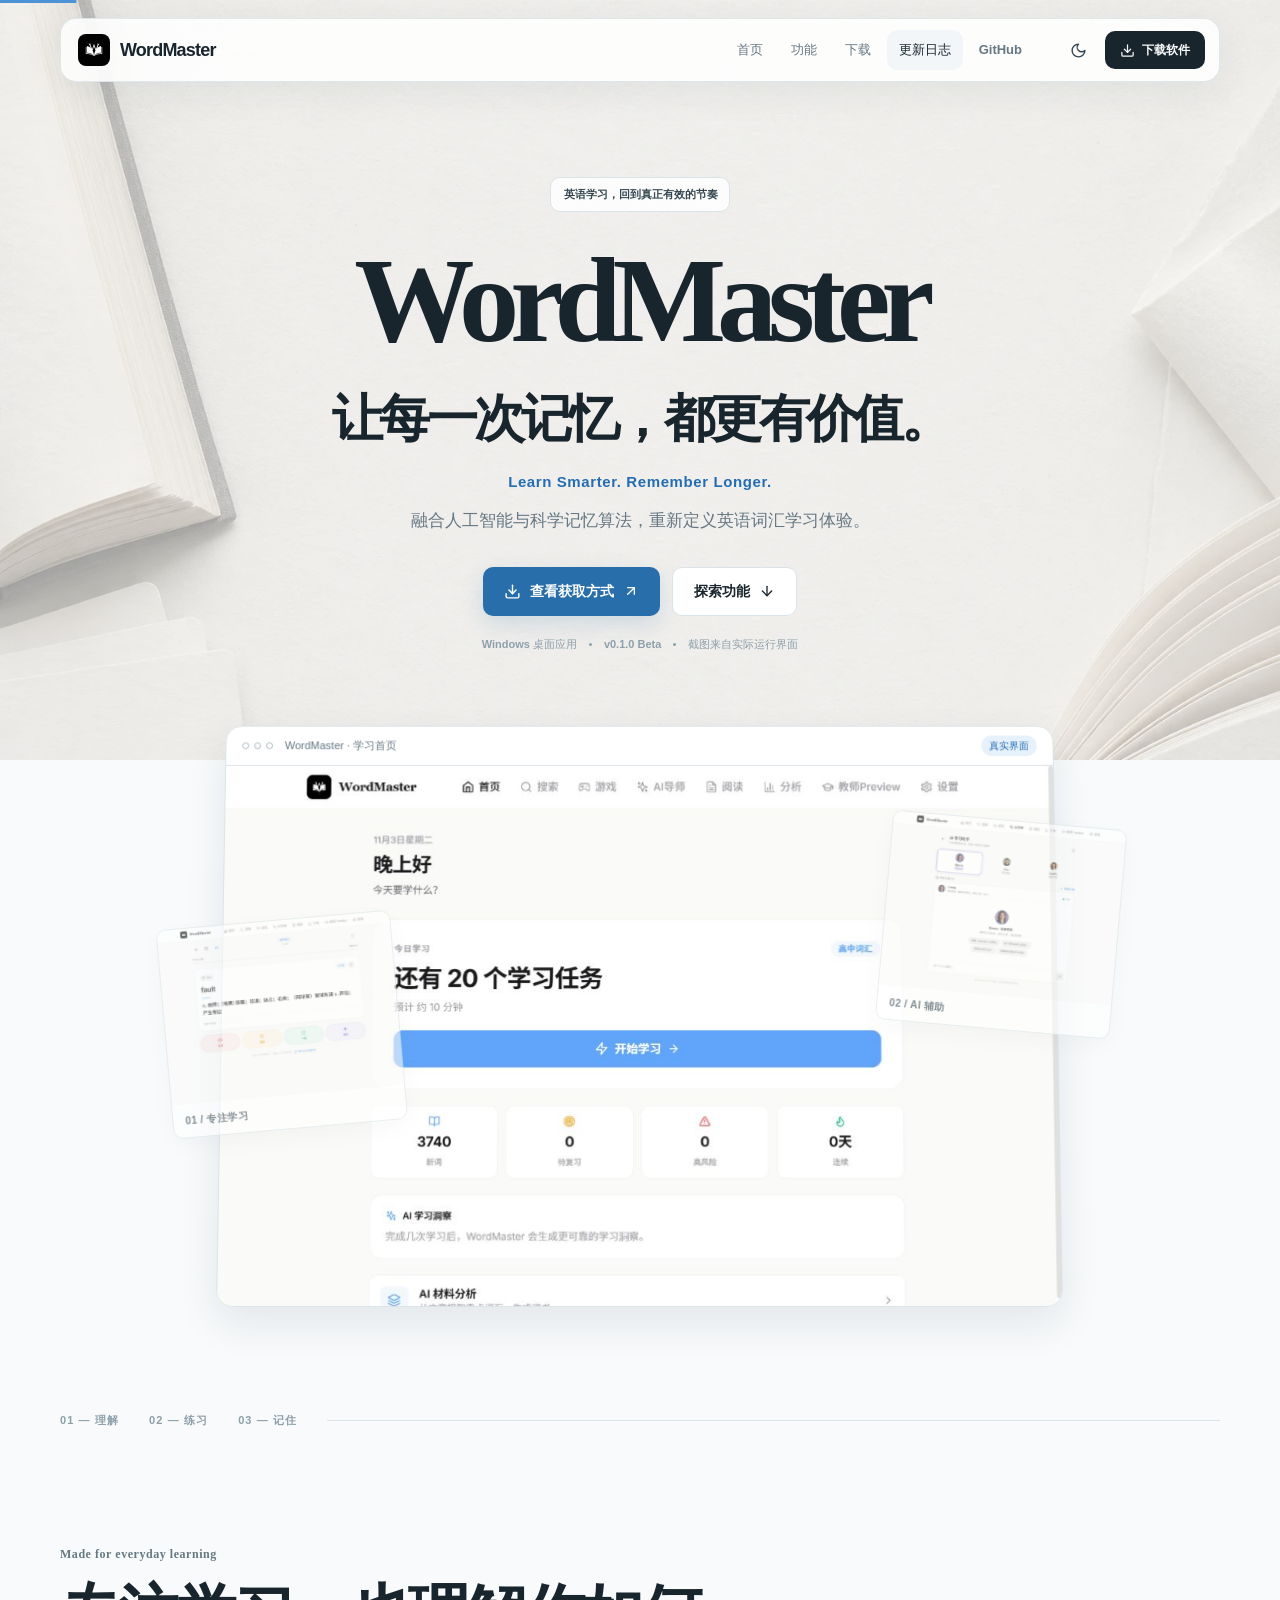
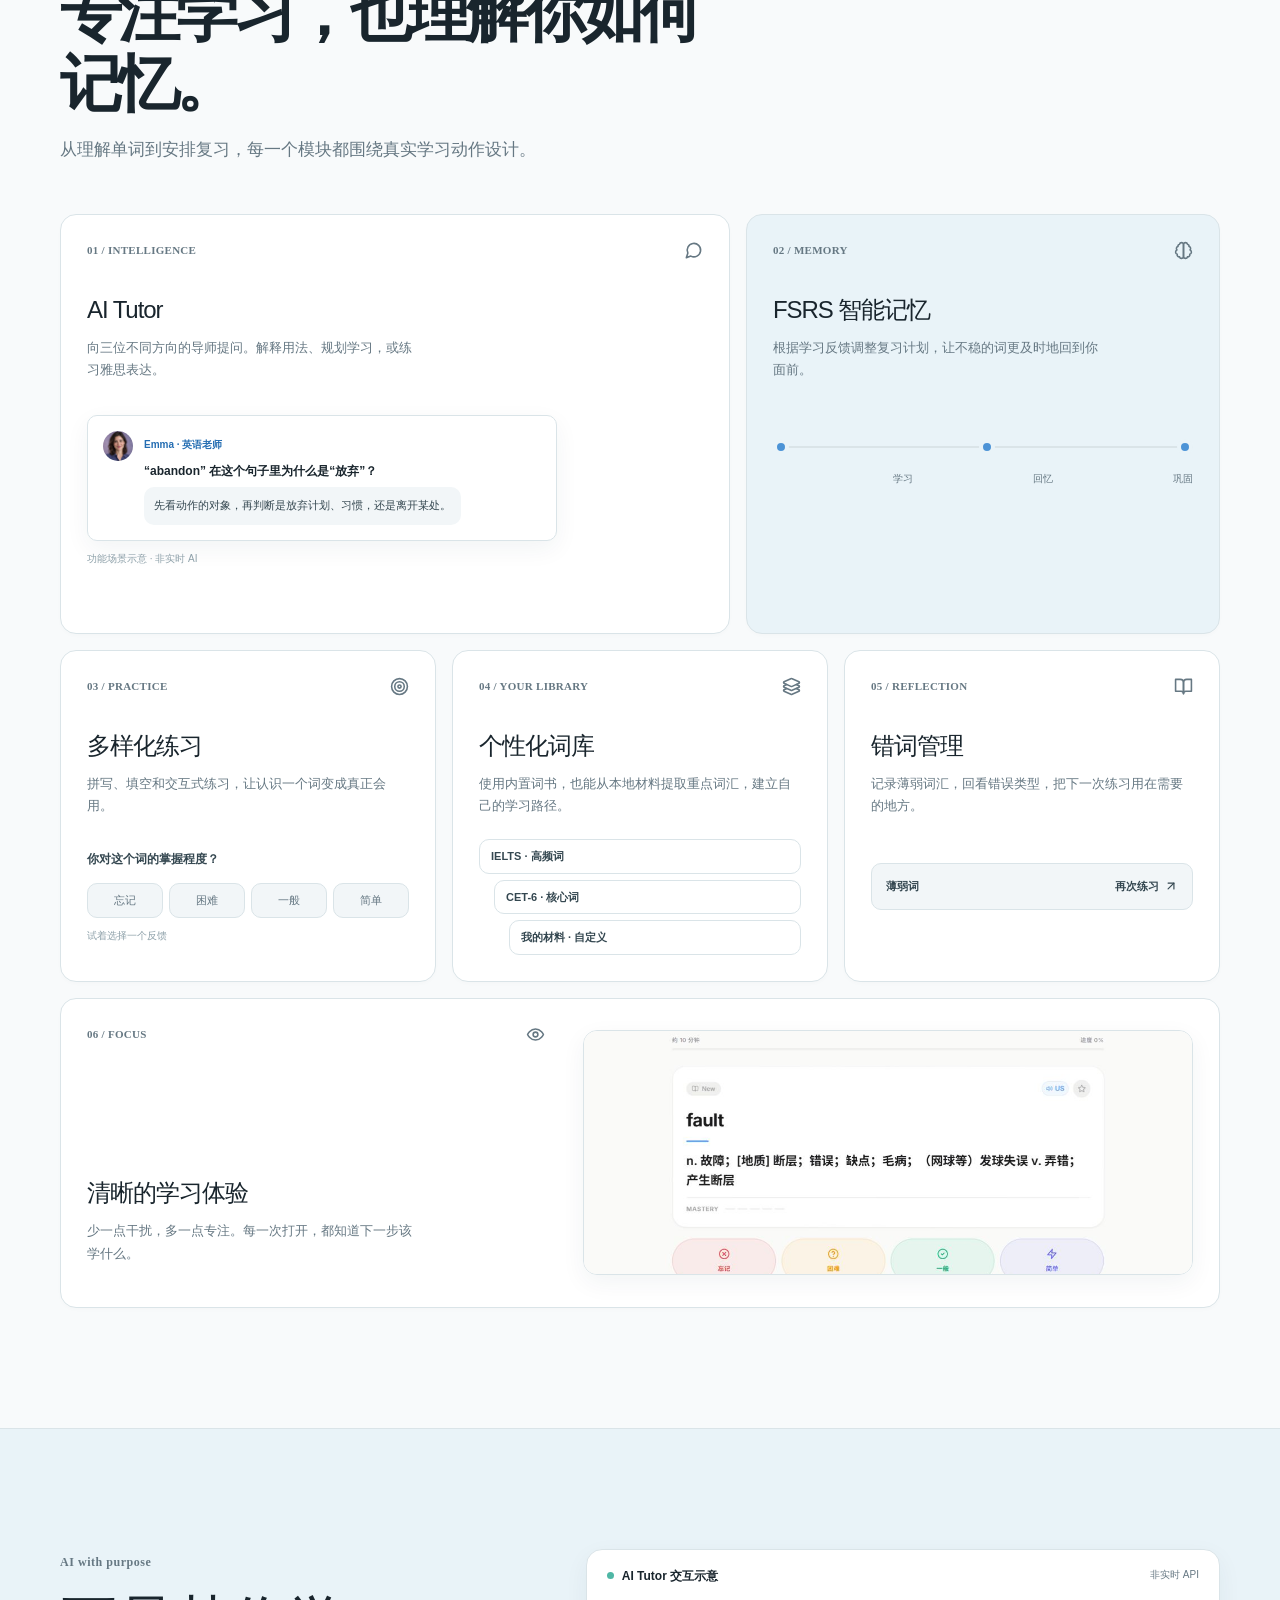
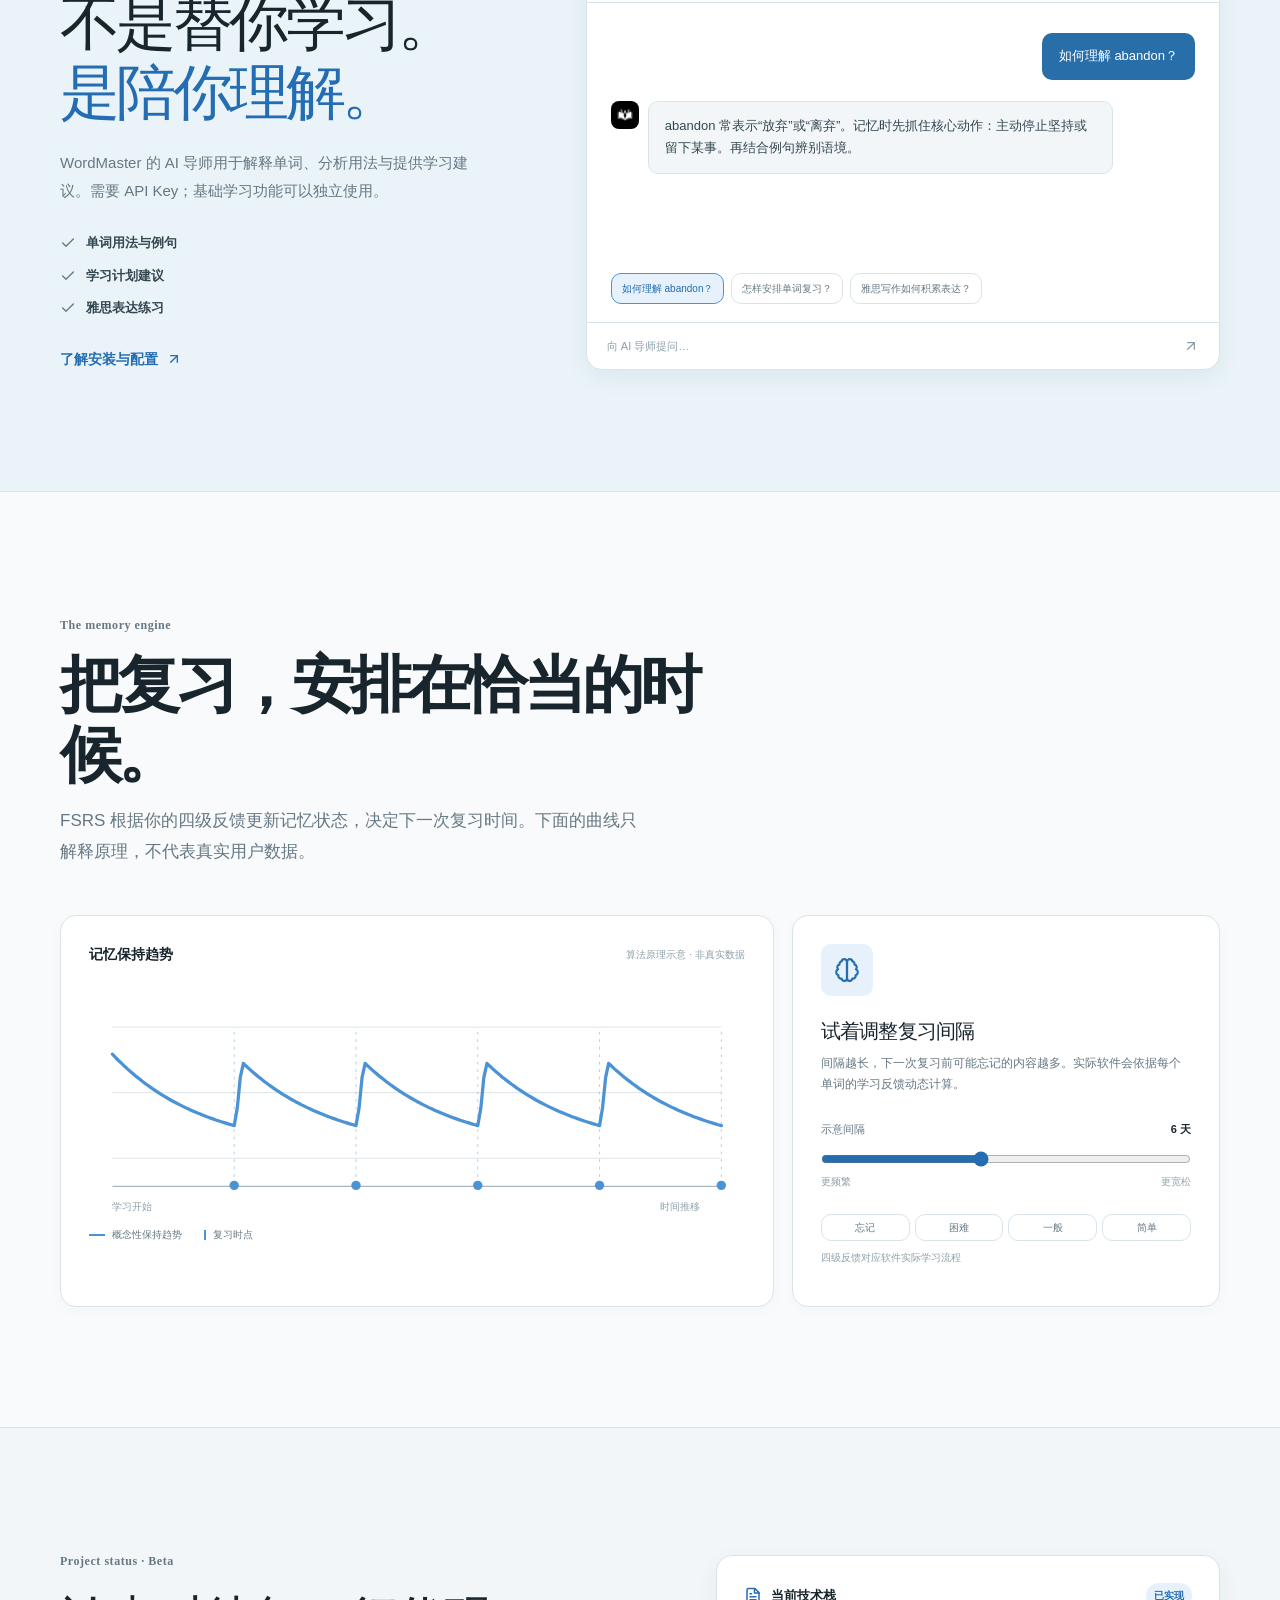
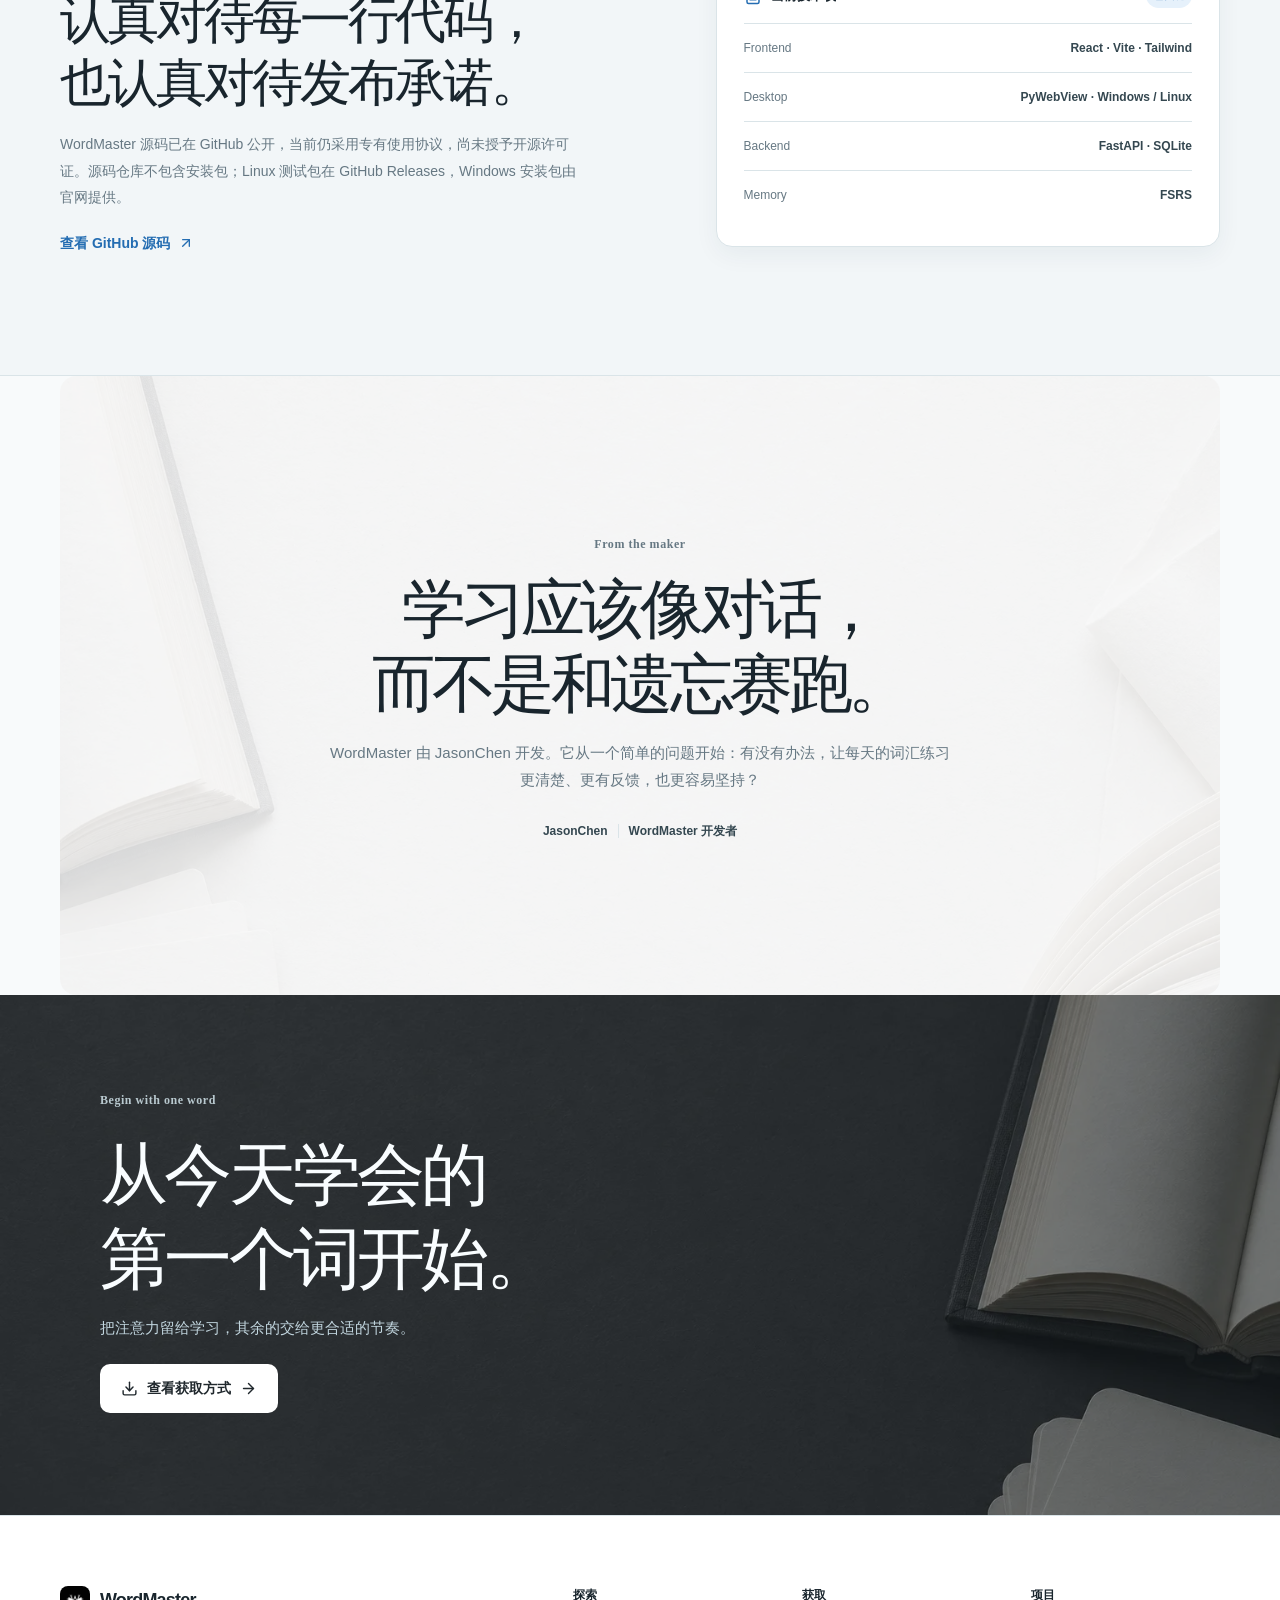
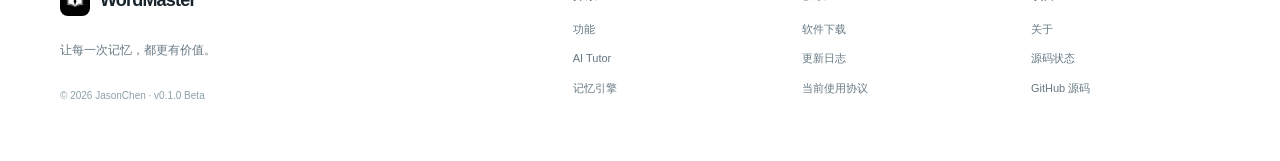
==== commit 336fbb22: "Animate memory chart when interval changes" ====
--- a/changelog/index.html
+++ b/changelog/index.html
@@ -5,6 +5,6 @@
   <meta property="og:type" content="website" /><meta property="og:title" content="WordMaster 更新日志" /><meta property="og:description" content="WordMaster Beta 的真实功能更新记录。" /><meta property="og:image" content="https://jasonchen911.github.io/images/og-wordmaster.svg" />
   <meta name="twitter:card" content="summary_large_image" /><link rel="icon" href="/favicon.ico" />
   <title>更新日志 — WordMaster</title>
-  <script type="module" crossorigin src="/assets/main-zfZjsIiO.js"></script>
-  <link rel="stylesheet" crossorigin href="/assets/main-Defl-dvW.css">
+  <script type="module" crossorigin src="/assets/main-BkbYUXsr.js"></script>
+  <link rel="stylesheet" crossorigin href="/assets/main-gZ57lZI1.css">
 <link rel="canonical" href="https://jasonchen911.github.io/changelog/" /><meta property="og:url" content="https://jasonchen911.github.io/changelog/" /></head><body><div id="root"></div></body></html>
--- a/assets/main-gZ57lZI1.css
+++ b/assets/main-gZ57lZI1.css
@@ -0,0 +1 @@
+*,:before,:after{--tw-border-spacing-x: 0;--tw-border-spacing-y: 0;--tw-translate-x: 0;--tw-translate-y: 0;--tw-rotate: 0;--tw-skew-x: 0;--tw-skew-y: 0;--tw-scale-x: 1;--tw-scale-y: 1;--tw-pan-x: ;--tw-pan-y: ;--tw-pinch-zoom: ;--tw-scroll-snap-strictness: proximity;--tw-gradient-from-position: ;--tw-gradient-via-position: ;--tw-gradient-to-position: ;--tw-ordinal: ;--tw-slashed-zero: ;--tw-numeric-figure: ;--tw-numeric-spacing: ;--tw-numeric-fraction: ;--tw-ring-inset: ;--tw-ring-offset-width: 0px;--tw-ring-offset-color: #fff;--tw-ring-color: rgb(59 130 246 / .5);--tw-ring-offset-shadow: 0 0 #0000;--tw-ring-shadow: 0 0 #0000;--tw-shadow: 0 0 #0000;--tw-shadow-colored: 0 0 #0000;--tw-blur: ;--tw-brightness: ;--tw-contrast: ;--tw-grayscale: ;--tw-hue-rotate: ;--tw-invert: ;--tw-saturate: ;--tw-sepia: ;--tw-drop-shadow: ;--tw-backdrop-blur: ;--tw-backdrop-brightness: ;--tw-backdrop-contrast: ;--tw-backdrop-grayscale: ;--tw-backdrop-hue-rotate: ;--tw-backdrop-invert: ;--tw-backdrop-opacity: ;--tw-backdrop-saturate: ;--tw-backdrop-sepia: ;--tw-contain-size: ;--tw-contain-layout: ;--tw-contain-paint: ;--tw-contain-style: }::backdrop{--tw-border-spacing-x: 0;--tw-border-spacing-y: 0;--tw-translate-x: 0;--tw-translate-y: 0;--tw-rotate: 0;--tw-skew-x: 0;--tw-skew-y: 0;--tw-scale-x: 1;--tw-scale-y: 1;--tw-pan-x: ;--tw-pan-y: ;--tw-pinch-zoom: ;--tw-scroll-snap-strictness: proximity;--tw-gradient-from-position: ;--tw-gradient-via-position: ;--tw-gradient-to-position: ;--tw-ordinal: ;--tw-slashed-zero: ;--tw-numeric-figure: ;--tw-numeric-spacing: ;--tw-numeric-fraction: ;--tw-ring-inset: ;--tw-ring-offset-width: 0px;--tw-ring-offset-color: #fff;--tw-ring-color: rgb(59 130 246 / .5);--tw-ring-offset-shadow: 0 0 #0000;--tw-ring-shadow: 0 0 #0000;--tw-shadow: 0 0 #0000;--tw-shadow-colored: 0 0 #0000;--tw-blur: ;--tw-brightness: ;--tw-contrast: ;--tw-grayscale: ;--tw-hue-rotate: ;--tw-invert: ;--tw-saturate: ;--tw-sepia: ;--tw-drop-shadow: ;--tw-backdrop-blur: ;--tw-backdrop-brightness: ;--tw-backdrop-contrast: ;--tw-backdrop-grayscale: ;--tw-backdrop-hue-rotate: ;--tw-backdrop-invert: ;--tw-backdrop-opacity: ;--tw-backdrop-saturate: ;--tw-backdrop-sepia: ;--tw-contain-size: ;--tw-contain-layout: ;--tw-contain-paint: ;--tw-contain-style: }*,:before,:after{box-sizing:border-box;border-width:0;border-style:solid;border-color:#e5e7eb}:before,:after{--tw-content: ""}html,:host{line-height:1.5;-webkit-text-size-adjust:100%;-moz-tab-size:4;-o-tab-size:4;tab-size:4;font-family:ui-sans-serif,system-ui,sans-serif,"Apple Color Emoji","Segoe UI Emoji",Segoe UI Symbol,"Noto Color Emoji";font-feature-settings:normal;font-variation-settings:normal;-webkit-tap-highlight-color:transparent}body{margin:0;line-height:inherit}hr{height:0;color:inherit;border-top-width:1px}abbr:where([title]){-webkit-text-decoration:underline dotted;text-decoration:underline dotted}h1,h2,h3,h4,h5,h6{font-size:inherit;font-weight:inherit}a{color:inherit;text-decoration:inherit}b,strong{font-weight:bolder}code,kbd,samp,pre{font-family:ui-monospace,SFMono-Regular,Menlo,Monaco,Consolas,Liberation Mono,Courier New,monospace;font-feature-settings:normal;font-variation-settings:normal;font-size:1em}small{font-size:80%}sub,sup{font-size:75%;line-height:0;position:relative;vertical-align:baseline}sub{bottom:-.25em}sup{top:-.5em}table{text-indent:0;border-color:inherit;border-collapse:collapse}button,input,optgroup,select,textarea{font-family:inherit;font-feature-settings:inherit;font-variation-settings:inherit;font-size:100%;font-weight:inherit;line-height:inherit;letter-spacing:inherit;color:inherit;margin:0;padding:0}button,select{text-transform:none}button,input:where([type=button]),input:where([type=reset]),input:where([type=submit]){-webkit-appearance:button;background-color:transparent;background-image:none}:-moz-focusring{outline:auto}:-moz-ui-invalid{box-shadow:none}progress{vertical-align:baseline}::-webkit-inner-spin-button,::-webkit-outer-spin-button{height:auto}[type=search]{-webkit-appearance:textfield;outline-offset:-2px}::-webkit-search-decoration{-webkit-appearance:none}::-webkit-file-upload-button{-webkit-appearance:button;font:inherit}summary{display:list-item}blockquote,dl,dd,h1,h2,h3,h4,h5,h6,hr,figure,p,pre{margin:0}fieldset{margin:0;padding:0}legend{padding:0}ol,ul,menu{list-style:none;margin:0;padding:0}dialog{padding:0}textarea{resize:vertical}input::-moz-placeholder,textarea::-moz-placeholder{opacity:1;color:#9ca3af}input::placeholder,textarea::placeholder{opacity:1;color:#9ca3af}button,[role=button]{cursor:pointer}:disabled{cursor:default}img,svg,video,canvas,audio,iframe,embed,object{display:block;vertical-align:middle}img,video{max-width:100%;height:auto}[hidden]:where(:not([hidden=until-found])){display:none}.container{width:100%}@media (min-width: 640px){.container{max-width:640px}}@media (min-width: 768px){.container{max-width:768px}}@media (min-width: 1024px){.container{max-width:1024px}}@media (min-width: 1280px){.container{max-width:1280px}}@media (min-width: 1536px){.container{max-width:1536px}}.visible{visibility:visible}.transition{transition-property:color,background-color,border-color,text-decoration-color,fill,stroke,opacity,box-shadow,transform,filter,backdrop-filter;transition-timing-function:cubic-bezier(.4,0,.2,1);transition-duration:.15s}:root{font-family:Aptos,Segoe UI,PingFang SC,Microsoft YaHei,sans-serif;color-scheme:light;--bg: #f8fafb;--surface: #fff;--surface-soft: #f2f6f8;--surface-blue: #e9f3f8;--ink: #19252d;--ink-soft: #344750;--muted: #667883;--muted-faint: #8da0a9;--line: #dae4e8;--blue: #4c93d6;--blue-dark: #246db2;--blue-soft: #e6f1fb;--radius-sm: 6px;--radius-md: 10px;--radius-lg: 16px;--space-1: 4px;--space-2: 8px;--space-3: 12px;--space-4: 16px;--space-6: 24px;--space-8: 32px;--header: rgba(255,255,255,.85);--shadow: 0 8px 24px rgba(25,49,67,.055);--shadow-large: 0 16px 40px rgba(25,49,67,.09);background:var(--bg)}html[data-theme=dark]{color-scheme:dark;--bg: #10171b;--surface: #182126;--surface-soft: #1e2a30;--surface-blue: #1c303c;--ink: #eff6f8;--ink-soft: #cedde3;--muted: #9aadb6;--muted-faint: #738994;--line: #324249;--blue: #8ac5f6;--blue-dark: #a8d9ff;--blue-soft: #203a4b;--header: rgba(24,33,38,.88);--shadow: 0 8px 24px rgba(0,0,0,.16);--shadow-large: 0 16px 40px rgba(0,0,0,.24)}*,*:before,*:after{box-sizing:border-box}html{scroll-behavior:smooth;scroll-padding-top:110px}body{margin:0;min-width:320px;background:var(--bg);color:var(--ink);transition:background-color .3s,color .3s}button,input{font:inherit}button{border:0}a{color:inherit;text-decoration:none}img{max-width:100%}::-moz-selection{background:#a6d4ef;color:#163449}::selection{background:#a6d4ef;color:#163449}:focus-visible{outline:3px solid var(--blue);outline-offset:3px}.container{width:min(1160px,calc(100% - 64px));margin-inline:auto}.skip-link{position:fixed;z-index:110;top:-80px;left:20px;background:var(--surface);color:var(--ink);padding:11px 18px;border-radius:12px}.skip-link:focus{top:12px}.scroll-progress{position:fixed;top:0;left:0;right:0;height:3px;z-index:105;background:var(--blue);transform-origin:left}.site-header{position:fixed;z-index:100;top:18px;width:100%;padding:0 22px;pointer-events:none}.nav-shell{pointer-events:auto;width:min(1160px,100%);height:64px;margin:auto;padding:0 14px 0 17px;display:flex;align-items:center;gap:25px;background:var(--header);border:1px solid color-mix(in srgb,var(--line) 88%,transparent);border-radius:19px;box-shadow:0 8px 40px #112b3a12;backdrop-filter:blur(20px);-webkit-backdrop-filter:blur(20px);transition:box-shadow .25s,background-color .25s,transform .25s}.site-header.is-scrolled .nav-shell{box-shadow:0 14px 50px #112b3a26}.brand{display:inline-flex;align-items:center;gap:10px;white-space:nowrap;color:var(--ink);font-size:18px;font-weight:720;letter-spacing:-.045em}.brand img{border-radius:8px;display:block}.desktop-nav{display:flex;align-items:center;justify-content:center;gap:4px;margin-left:auto}.desktop-nav a,.nav-unavailable{padding:10px 12px;border-radius:10px;color:var(--muted);font-size:13px;font-weight:550;transition:color .2s,background-color .2s}.desktop-nav a:hover,.desktop-nav .nav-active{color:var(--ink);background:var(--surface-soft)}.nav-unavailable{opacity:.8;cursor:default}.nav-unavailable small{font-size:9px;color:var(--blue-dark);margin-left:2px}.nav-actions{display:flex;align-items:center;gap:8px}.theme-toggle,.menu-toggle{display:grid;place-items:center;width:38px;height:38px;cursor:pointer;color:var(--ink-soft);background:transparent;border-radius:10px;transition:background-color .2s,transform .2s}.theme-toggle:hover,.menu-toggle:hover{background:var(--surface-soft)}.theme-toggle:active,.menu-toggle:active{transform:scale(.94)}.nav-download{height:38px;padding:0 15px;display:inline-flex;align-items:center;gap:7px;background:var(--ink);color:var(--bg);border-radius:10px;font-size:12px;font-weight:650;transition:transform .2s,opacity .2s}.nav-download:hover{transform:translateY(-2px);opacity:.88}.menu-toggle,.mobile-nav{display:none}.eyebrow{display:inline-flex;align-items:center;color:var(--blue-dark);font-family:Georgia,Times New Roman,serif;font-size:12px;font-weight:600;letter-spacing:.045em;text-transform:none}.section{padding-block:120px}.section-heading{max-width:680px;margin-bottom:48px}.section-heading h2{margin:14px 0 16px;font-size:clamp(38px,5vw,62px);letter-spacing:-.065em;line-height:1.13;font-weight:720}.section-heading p{max-width:590px;color:var(--muted);font-size:17px;line-height:1.8}.button{display:inline-flex;align-items:center;justify-content:center;gap:9px;min-height:49px;padding:0 21px;border-radius:12px;font-size:14px;font-weight:650;transition:transform .2s,box-shadow .2s,background-color .2s}.button:hover{transform:translateY(-3px)}.button:active{transform:translateY(1px) scale(.985)}.button-primary{background:#276eaa;color:#fff;box-shadow:0 8px 22px #286fab29}.button-primary:hover{background:#1e6199;box-shadow:0 13px 25px #286fab38}.button-secondary{background:var(--surface);color:var(--ink);border:1px solid var(--line)}.button-secondary:hover{box-shadow:var(--shadow)}.text-link{display:inline-flex;gap:8px;align-items:center;color:var(--blue-dark);font-size:14px;font-weight:700}.text-link svg{transition:transform .2s}.text-link:hover svg{transform:translate(2px,-2px)}.hero{position:relative;padding-top:177px;overflow:hidden}.hero-wash{position:absolute;inset:0 0 auto;height:760px;pointer-events:none;background:url(/images/background-paper.webp) center / cover no-repeat;opacity:.38}html[data-theme=dark] .hero-wash{background-image:url(/images/background-library-dark.webp);opacity:.3}.hero-content{position:relative;text-align:center}.hero-kicker{width:-moz-fit-content;width:fit-content;margin:0 auto 24px;display:flex;align-items:center;gap:9px;padding:8px 11px 8px 13px;border:1px solid var(--line);border-radius:100px;background:var(--header);box-shadow:0 5px 20px #3868800d;color:var(--ink-soft);font-size:11px;font-weight:650}.kicker-dot,.release-badge>span{width:6px;height:6px;border-radius:50%;background:#4fb7a5;box-shadow:0 0 0 3px #4fb7a521}.hero h1{margin:0;font-family:Georgia,Times New Roman,serif;font-size:clamp(65px,9.4vw,132px);line-height:1.08;letter-spacing:-.075em;font-weight:600}.hero-title-cn{margin:22px 0 0;font-size:clamp(27px,4vw,52px);letter-spacing:-.07em;font-weight:680;line-height:1.25}.hero-tagline{margin:20px 0 0;color:var(--blue-dark);font-size:15px;font-weight:670;letter-spacing:.04em}.hero-description{margin:13px auto 0;max-width:630px;color:var(--muted);font-size:17px;line-height:1.7}.hero-actions{display:flex;justify-content:center;gap:12px;margin-top:31px}.hero-proof{display:flex;align-items:center;justify-content:center;gap:12px;margin-top:20px;color:var(--muted-faint);font-size:11px;font-weight:550}.hero-proof span{width:3px;height:3px;background:var(--muted-faint);border-radius:50%}.hero-stage{position:relative;height:690px;margin:70px auto 0;max-width:1060px}.hero-main-window{width:79%;margin:0 auto;transform:perspective(1300px) rotateX(3deg)}.app-window{overflow:hidden;border:1px solid var(--line);border-radius:17px;background:var(--surface);box-shadow:var(--shadow-large)}.window-bar{height:40px;display:flex;align-items:center;gap:12px;padding:0 16px;border-bottom:1px solid var(--line);color:var(--muted);font-size:11px}.window-dots{display:flex;gap:5px}.window-dots i{width:7px;height:7px;border:1px solid var(--muted-faint);border-radius:50%;opacity:.7}.window-chip{margin-left:auto;color:var(--blue-dark);background:var(--blue-soft);padding:3px 8px;border-radius:99px;font-size:10px}.hero-main-window img{display:block;width:100%;height:540px;-o-object-fit:cover;object-fit:cover;-o-object-position:top center;object-position:top center}.hero-float{position:absolute;width:235px;overflow:hidden;border-radius:13px;background:var(--surface);border:1px solid var(--line);box-shadow:0 22px 65px #19384a30;text-align:left}.hero-float img{width:100%;height:175px;-o-object-fit:cover;object-fit:cover;-o-object-position:top center;object-position:top center;display:block}.hero-float span{display:block;padding:9px 12px;color:var(--ink-soft);font-size:10px;font-weight:650;letter-spacing:.04em}.hero-float-study{left:-5px;top:190px;transform:rotate(-11deg);transform-origin:85% 85%}.hero-float-tutor{right:-8px;top:90px;transform:rotate(11deg);transform-origin:15% 85%}.editorial-line{display:flex;align-items:center;gap:30px;color:var(--muted-faint);font-size:11px;font-weight:650;letter-spacing:.1em}.editorial-line div{flex:1;height:1px;background:var(--line)}.features-section{padding-top:112px}.bento{display:grid;grid-template-columns:repeat(12,1fr);gap:16px}.feature-card{position:relative;overflow:hidden;min-height:316px;padding:26px;border:1px solid var(--line);border-radius:23px;background:var(--surface);box-shadow:0 2px 4px #1a3b4e04;transition:transform .28s,box-shadow .28s,border-color .28s}.feature-card:hover{transform:translateY(-5px);box-shadow:var(--shadow);border-color:color-mix(in srgb,var(--blue) 40%,var(--line))}.feature-top{display:flex;align-items:center;justify-content:space-between;color:var(--blue-dark)}.feature-number{font-family:Georgia,Times New Roman,serif;font-size:11px;font-weight:600;letter-spacing:.025em}.feature-body{position:relative;z-index:1;max-width:390px}.feature-body h3{margin:32px 0 9px;color:var(--ink);font-size:24px;letter-spacing:-.045em}.feature-body p{margin:0;max-width:330px;color:var(--muted);font-size:13px;line-height:1.75}.feature-tutor{grid-column:span 7;min-height:420px;background:var(--surface)}.feature-memory{grid-column:span 5;min-height:420px;background:var(--surface-blue)}.feature-practice,.feature-books,.feature-mistakes{grid-column:span 4}.feature-focus{grid-column:span 12;min-height:310px;display:grid;grid-template-columns:minmax(0,.75fr) minmax(0,1fr);gap:38px;align-items:stretch}.feature-focus-copy{display:flex;flex-direction:column;justify-content:space-between;min-width:0;padding-bottom:15px}.feature-focus .feature-body h3{margin-top:12px}.feature-focus-visual{display:flex;align-items:center;min-width:0}.feature-focus-visual img{display:block;width:100%;height:245px;-o-object-fit:cover;object-fit:cover;-o-object-position:center 30%;object-position:center 30%;border-radius:14px;border:1px solid var(--line);box-shadow:var(--shadow)}.mini-conversation{display:flex;gap:11px;width:94%;max-width:470px;margin-top:33px;padding:15px;border-radius:16px;background:var(--surface);border:1px solid var(--line);box-shadow:0 12px 35px #37678114;text-align:left}.mini-person{flex:0 0 30px;width:30px;height:30px;overflow:hidden;border-radius:50%}.mini-person img{width:100%;height:100%;-o-object-fit:cover;object-fit:cover;-o-object-position:center;object-position:center}.mini-conversation small{color:var(--blue-dark);font-weight:750;font-size:10px}.mini-conversation p{margin:7px 0;color:var(--ink);font-size:12px;font-weight:600}.mini-answer{padding:10px;color:var(--ink-soft);background:var(--surface-soft);border-radius:10px;font-size:11px;line-height:1.6}.demo-label{display:block;margin-top:10px;color:var(--muted-faint);font-size:10px}.memory-mini{position:relative;display:flex;justify-content:space-between;margin-top:54px;padding-top:35px;color:var(--muted);font-size:10px}.memory-mini:before{content:"";position:absolute;top:10px;left:0;right:0;height:2px;background:var(--line)}.memory-mini span:before{content:"";position:absolute;top:3px;width:16px;height:16px;border:4px solid var(--surface-blue);border-radius:50%;background:var(--blue)}.memory-mini span:nth-of-type(1):before{left:0}.memory-mini span:nth-of-type(2):before{left:49%}.memory-mini span:nth-of-type(3):before{right:0}.practice-demo{margin-top:28px}.practice-demo>span{color:var(--ink-soft);font-size:12px;font-weight:650}.practice-demo>div{display:flex;gap:6px;margin-top:13px}.practice-demo button{flex:1;padding:8px 2px;border-radius:10px;background:var(--surface-soft);border:1px solid var(--line);color:var(--muted);font-size:11px;cursor:pointer;transition:transform .2s,background-color .2s}.practice-demo button:hover{transform:translateY(-2px)}.practice-demo button.selected{color:#fff;background:#276eaa;border-color:#276eaa}.practice-demo small{display:block;margin-top:10px;color:var(--muted-faint);font-size:10px}.feature-books{background:var(--surface)}.book-stack{display:grid;gap:6px;margin-top:21px}.book-stack span{display:block;padding:8px 11px;border:1px solid var(--line);background:var(--surface);color:var(--ink-soft);font-size:11px;font-weight:650;border-radius:9px}.book-stack span:nth-child(2){margin-left:15px}.book-stack span:nth-child(3){margin-left:30px}.feature-mistakes{background:#fbf8f5}html[data-theme=dark] .feature-mistakes{background:#262321}.mistake-visual{display:flex;justify-content:space-between;margin-top:45px;padding:14px;border:1px solid #eadfd6;border-radius:12px;color:#9a7158;background:#ffffff91;font-size:11px;font-weight:650}html[data-theme=dark] .mistake-visual{background:#2b2724;border-color:#483c35;color:#dcb89d}.mistake-visual span:last-child{display:inline-flex;gap:5px;align-items:center}.intelligence-section{background:var(--surface-blue);border-block:1px solid var(--line)}.intelligence-grid{display:grid;grid-template-columns:.82fr 1.18fr;gap:85px;align-items:center}.intelligence-copy h2{margin:16px 0 22px;font-size:clamp(38px,4.7vw,63px);line-height:1.15;letter-spacing:-.06em}.intelligence-copy h2 em,.subpage-hero h1 em,.changelog-page h1 em{color:var(--blue-dark);font-style:normal}.intelligence-copy>p{max-width:410px;color:var(--muted);font-size:15px;line-height:1.85}.ai-bullets{display:grid;gap:13px;margin:29px 0}.ai-bullets span{display:flex;align-items:center;gap:10px;font-size:13px;font-weight:600;color:var(--ink-soft)}.ai-bullets svg{color:var(--blue-dark)}.ai-demo{overflow:hidden;border:1px solid var(--line);border-radius:22px;background:var(--surface);box-shadow:var(--shadow-large)}.demo-window-top{display:flex;justify-content:space-between;padding:17px 20px;border-bottom:1px solid var(--line);color:var(--muted);font-size:10px}.demo-window-title{display:flex;align-items:center;gap:8px;color:var(--ink);font-weight:700;font-size:12px}.demo-status{width:7px;height:7px;border-radius:50%;background:#4fb7a5}.demo-chat{min-height:270px;padding:30px 24px 15px;display:flex;flex-direction:column;gap:21px}.demo-message{width:-moz-fit-content;width:fit-content;max-width:86%;font-size:13px;line-height:1.75}.demo-message.user{align-self:flex-end;padding:12px 17px;border-radius:15px 15px 4px;background:#286fa9;color:#fff}.demo-message.assistant{display:flex;gap:9px;align-items:start}.demo-message.assistant img{border-radius:8px;flex-shrink:0}.demo-message.assistant p{margin:0;padding:13px 16px;background:var(--surface-soft);border:1px solid var(--line);border-radius:4px 15px 15px;color:var(--ink-soft)}.demo-prompts{display:flex;flex-wrap:wrap;gap:7px;padding:0 24px 18px}.demo-prompts button{padding:7px 10px;border-radius:100px;border:1px solid var(--line);background:var(--surface);color:var(--muted);font-size:10px;cursor:pointer;transition:background .2s,color .2s,transform .2s}.demo-prompts button:hover{transform:translateY(-2px)}.demo-prompts button[aria-pressed=true]{background:var(--blue-soft);color:var(--blue-dark);border-color:var(--blue)}.demo-input{display:flex;align-items:center;justify-content:space-between;padding:15px 20px;border-top:1px solid var(--line);color:var(--muted-faint);font-size:11px}.memory-section .section-heading{max-width:750px}.memory-layout{display:grid;grid-template-columns:1.25fr .75fr;gap:18px}.chart-panel,.memory-controls{min-height:392px;padding:28px;background:var(--surface);border:1px solid var(--line);border-radius:23px;box-shadow:0 4px 17px #1e415306}.chart-header{display:flex;justify-content:space-between;align-items:center;color:var(--ink);font-size:14px;font-weight:700}.chart-disclaimer{color:var(--muted-faint);font-size:10px;font-weight:500}.chart-panel svg{width:100%;height:250px;margin-top:12px;overflow:visible}.chart-grid line{stroke:var(--line);stroke-width:1}.chart-grid line:last-child{stroke:var(--muted-faint)}.chart-panel svg text{fill:var(--muted-faint);font-size:11px}.review-marker{stroke:var(--blue);stroke-dasharray:3 5;opacity:.45}.chart-legend{display:flex;gap:22px;color:var(--muted);font-size:10px}.chart-legend span{display:inline-flex;align-items:center;gap:7px}.chart-legend i{width:16px;height:2px;background:var(--blue);display:inline-block}.chart-legend span:last-child i{height:10px;width:2px}.control-icon{width:52px;height:52px;display:grid;place-items:center;background:var(--blue-soft);color:var(--blue-dark);border-radius:14px}.memory-controls h3{margin:20px 0 7px;font-size:20px;letter-spacing:-.04em}.memory-controls p{color:var(--muted);font-size:12px;line-height:1.75}.memory-controls label{display:flex;justify-content:space-between;margin-top:26px;font-size:11px;color:var(--muted)}.memory-controls label strong{color:var(--ink)}.memory-controls input[type=range]{width:100%;margin:13px 0 4px;accent-color:var(--blue-dark);cursor:pointer}.range-ends{display:flex;justify-content:space-between;color:var(--muted-faint);font-size:10px}.grade-row{display:flex;justify-content:space-between;gap:5px;margin-top:25px}.grade-row span{flex:1;text-align:center;padding:5px 0;border:1px solid var(--line);border-radius:7px;color:var(--muted);font-size:10px}.memory-controls small{display:block;margin-top:9px;color:var(--muted-faint);font-size:10px}.source-section{background:var(--surface-soft);border-block:1px solid var(--line)}.source-grid{display:grid;grid-template-columns:1fr .9fr;gap:95px;align-items:center}.source-grid h2{margin:17px 0;font-size:clamp(35px,4vw,54px);line-height:1.22;letter-spacing:-.06em}.source-grid p{max-width:520px;color:var(--muted);font-size:14px;line-height:1.9}.source-grid .text-link{margin-top:22px}.stack-panel{padding:27px;background:var(--surface);border:1px solid var(--line);border-radius:21px;box-shadow:var(--shadow)}.stack-head{display:flex;align-items:center;gap:9px;color:var(--ink);font-size:13px;font-weight:700;margin-bottom:15px}.stack-head svg{color:var(--blue-dark)}.stack-head span{margin-left:auto;color:var(--blue-dark);font-size:10px;background:var(--blue-soft);padding:5px 8px;border-radius:99px}.stack-panel>div:not(:first-child){display:flex;justify-content:space-between;gap:10px;padding:15px 0;border-top:1px solid var(--line);font-size:12px}.stack-panel>div:not(:first-child) span{color:var(--muted)}.stack-panel>div:not(:first-child) strong{font-weight:650;color:var(--ink-soft)}.about-section{padding-block:155px;text-align:center}.about-section h2{margin:17px auto;font-size:clamp(38px,5vw,66px);line-height:1.17;letter-spacing:-.07em}.about-section p{max-width:620px;margin:0 auto;color:var(--muted);line-height:1.85;font-size:15px}.about-signature{display:flex;justify-content:center;align-items:center;gap:10px;margin-top:28px;color:var(--ink-soft);font-size:12px;font-weight:700}.about-signature i{width:1px;height:14px;background:var(--line)}.closing-cta{padding:92px 0 102px;background:#203c4a;color:#f9fdff;text-align:left}.closing-cta .container{max-width:1080px}.closing-cta .eyebrow{color:#b8d4df}.closing-cta h2{max-width:780px;margin:22px 0 16px;font-size:clamp(42px,5.3vw,68px);font-weight:560;line-height:1.24;letter-spacing:-.055em}.closing-cta p{color:#c1d5de;font-size:15px}.button-light{margin-top:24px;background:#fff;color:#1e4053}.button-light:hover{box-shadow:0 12px 35px #0000002e}.subpage-hero{padding-top:180px;padding-bottom:62px}.subpage-hero h1,.changelog-page h1{margin:17px 0 18px;font-size:clamp(52px,7vw,92px);letter-spacing:-.075em;line-height:1.08}.subpage-hero p,.changelog-page>div:first-child>p{color:var(--muted);font-size:17px}.subpage-hero h1{font-size:clamp(38px,5vw,64px);line-height:1.18;letter-spacing:-.055em}.download-section{margin-bottom:65px}.download-card{display:flex;align-items:center;justify-content:space-between;gap:30px;padding:40px;background:var(--surface);border:1px solid var(--line);border-radius:25px;box-shadow:var(--shadow-large)}.download-card-main{display:flex;align-items:center;gap:22px}.download-icon{width:76px;height:76px;display:grid;place-items:center;border-radius:18px;background:var(--surface-soft)}.download-icon img{border-radius:11px}.release-badge{display:inline-flex;align-items:center;gap:9px;color:var(--blue-dark);background:var(--blue-soft);padding:6px 10px;border-radius:99px;font-size:10px;font-weight:700}.download-card h2{margin:10px 0 4px;font-size:31px;letter-spacing:-.055em}.download-card h2 span{color:var(--muted);font-weight:500}.download-card p{margin:0;color:var(--muted);font-size:12px}.download-card-action{display:grid;justify-items:end;gap:11px}.download-card-action small{color:var(--muted-faint);font-size:10px}.release-note{display:flex;align-items:center;gap:10px;margin:15px 4px 0;color:var(--muted);font-size:11px}.release-note svg{color:var(--blue-dark)}.download-options{display:flex;flex-wrap:wrap;justify-content:flex-end;gap:10px}.download-card-action small strong{color:var(--ink);font-size:12px;letter-spacing:.04em}.download-details{display:grid;grid-template-columns:repeat(2,1fr);gap:16px}.detail-panel{min-height:288px;padding:29px;background:var(--surface);border:1px solid var(--line);border-radius:20px}.detail-panel>svg{color:var(--blue-dark)}.detail-panel h3{margin:14px 0;font-size:21px;letter-spacing:-.04em}.detail-panel ul,.detail-panel ol{padding-left:20px;color:var(--ink-soft);font-size:13px;line-height:2}.detail-panel li::marker{color:var(--blue-dark)}.detail-panel p{margin-top:14px;color:var(--muted);font-size:11px;line-height:1.75}.detail-panel code{font-size:11px}.linux-download{padding-top:22px}.linux-download-inner{display:flex;align-items:center;justify-content:space-between;gap:24px;padding:32px;border:1px solid var(--line);border-radius:var(--radius-lg);background:var(--surface)}.linux-download h2{margin:9px 0;font-size:24px;letter-spacing:-.04em}.linux-download p{max-width:650px;margin:0;color:var(--muted);font-size:12px;line-height:1.8}.linux-download .linux-command{margin-top:8px}.linux-download code{color:var(--ink-soft);font-size:11px;overflow-wrap:anywhere}.linux-download .button{flex:none}.integrity-section{padding-block:90px 70px}.integrity-top{display:flex;justify-content:space-between;align-items:end;gap:20px}.integrity-top h2{font-size:29px;letter-spacing:-.05em;margin:9px 0 0}.copy-button{display:inline-flex;align-items:center;gap:7px;padding:9px 13px;border-radius:9px;color:var(--blue-dark);background:var(--blue-soft);cursor:pointer;font-size:11px;font-weight:700}.integrity-section>div>code{display:block;overflow-wrap:anywhere;margin-top:22px;padding:17px;border:1px solid var(--line);border-radius:12px;background:var(--surface);color:var(--ink-soft);font-size:11px}.integrity-section p{color:var(--muted);font-size:11px;line-height:1.8}.integrity-section p code{color:var(--ink-soft)}.download-bottom{display:grid;grid-template-columns:1fr 1fr;gap:16px;padding-bottom:55px}.bottom-link-card{display:flex;align-items:center;justify-content:space-between;min-height:194px;padding:27px;border-radius:19px;background:var(--surface-blue);border:1px solid var(--line)}.bottom-link-card h3{margin:12px 0 7px;font-size:21px;letter-spacing:-.04em}.bottom-link-card p{margin:0;max-width:290px;font-size:11px;line-height:1.7;color:var(--muted)}.bottom-link-card a{display:grid;place-items:center;width:43px;height:43px;background:var(--surface);border-radius:50%;color:var(--blue-dark);transition:transform .2s}.bottom-link-card a:hover{transform:translate(4px)}.bottom-link-card.subdued{background:var(--surface)}.unavailable-mark{padding:6px 9px;border-radius:100px;background:var(--surface-soft);color:var(--muted);font-size:10px;white-space:nowrap}.license-footnote{display:flex;align-items:center;gap:8px;padding-bottom:95px;color:var(--muted);font-size:11px}.license-footnote p{margin:0}.license-footnote a{display:inline-flex;align-items:center;gap:3px;color:var(--blue-dark)}.changelog-page{padding-top:180px;padding-bottom:110px}.changelog-page>div:first-child{max-width:770px}.timeline{position:relative;margin-top:75px;padding-left:64px}.timeline-rail{position:absolute;left:17px;top:0;bottom:0;width:1px;background:var(--line)}.release-marker{position:absolute;left:-57px;top:0;width:20px;height:20px;border-radius:50%;border:5px solid var(--blue-soft);background:var(--blue-dark)}.release-entry{position:relative;display:grid;grid-template-columns:.44fr 1fr;gap:60px}.release-meta h2{margin:14px 0 10px;font-size:30px;letter-spacing:-.05em}.release-meta p{display:flex;align-items:center;gap:7px;color:var(--muted-faint);font-size:11px}.release-groups{display:grid;gap:34px}.release-groups>div{border-top:1px solid var(--line);padding-top:22px}.release-groups h3{font-size:18px;letter-spacing:-.03em;margin:0 0 13px}.release-groups ul{display:grid;gap:11px;list-style:none;padding:0;margin:0}.release-groups li{display:flex;align-items:start;gap:10px;color:var(--muted);font-size:13px;line-height:1.7}.release-groups li svg{flex:none;margin-top:3px;color:var(--blue-dark)}.changelog-actions{display:flex;align-items:center;gap:30px;margin:70px 0 0 64px}.site-footer{border-top:1px solid var(--line);padding:70px 0 55px;background:var(--surface)}.footer-grid{display:grid;grid-template-columns:2.5fr repeat(3,1fr);gap:40px}.footer-brand p{margin:18px 0 23px;color:var(--muted);font-size:12px}.footer-brand small{color:var(--muted-faint);font-size:10px}.footer-grid>div:not(:first-child){display:grid;align-content:start;gap:13px}.footer-grid strong{margin-bottom:4px;color:var(--ink);font-size:12px}.footer-grid>div:not(:first-child) a,.muted-link{color:var(--muted);font-size:11px}.footer-grid a:hover{color:var(--blue-dark)}.muted-link{opacity:.65}.site-header .nav-shell,.mobile-nav,.feature-card,.app-window,.ai-demo,.chart-panel,.memory-controls,.stack-panel,.download-card,.detail-panel,.bottom-link-card{border-radius:var(--radius-lg)}.button,.nav-download,.desktop-nav a,.theme-toggle,.menu-toggle,.practice-demo button,.book-stack span,.mini-conversation,.mini-answer,.mistake-visual,.copy-button,.grade-row span,.hero-float,.window-chip,.control-icon,.download-icon,.demo-prompts button,.demo-message.user,.demo-message.assistant p{border-radius:var(--radius-md)}.eyebrow,.feature-top,.feature-number,.ai-bullets svg{color:var(--muted)}.hero-kicker{border-radius:var(--radius-md);box-shadow:none}.feature-memory{background:var(--surface-blue)}.feature-mistakes,html[data-theme=dark] .feature-mistakes{background:var(--surface)}.mistake-visual,html[data-theme=dark] .mistake-visual{border-color:var(--line);background:var(--surface-soft);color:var(--ink-soft)}.feature-card:hover{box-shadow:var(--shadow);border-color:var(--line)}.mini-conversation,.hero-float,.ai-demo{box-shadow:var(--shadow)}.closing-cta{background:#20282d}.closing-cta .eyebrow{color:#b9c9cf}.button-light{color:#20282d}.about-section,.closing-cta{position:relative;isolation:isolate}.about-section:before,.closing-cta:before{content:"";position:absolute;top:0;right:0;bottom:0;left:0;z-index:-1;pointer-events:none;background-position:center;background-size:cover}.about-section:before{background-image:url(/images/background-paper.webp);opacity:.14;border-radius:var(--radius-lg)}html[data-theme=dark] .about-section:before{background-image:url(/images/background-library-dark.webp);opacity:.22}.closing-cta:before{background-image:url(/images/background-library-dark.webp);opacity:.48}@media (max-width: 760px){.hero-wash{height:680px;background-position:50% center;opacity:.24}.closing-cta:before{opacity:.2}}@media (max-width: 1020px){.desktop-nav{gap:0}.desktop-nav a,.nav-unavailable{padding-inline:8px}.hero-float{width:200px}.hero-float img{height:150px}.hero-float-study{left:-12px}.hero-float-tutor{right:-12px}.feature-focus{grid-template-columns:minmax(0,.8fr) minmax(0,1fr);gap:24px}.intelligence-grid,.source-grid{gap:45px}}@media (max-width: 760px){.container{width:min(100% - 36px,620px)}.site-header{top:10px;padding:0 12px}.nav-shell{height:58px;padding:0 10px 0 12px;gap:8px;border-radius:15px}.brand{font-size:16px}.brand img{width:29px;height:29px}.desktop-nav,.nav-download{display:none}.nav-actions{margin-left:auto}.menu-toggle{display:grid}.mobile-nav{pointer-events:auto;display:grid;width:min(100%,640px);margin:6px auto 0;padding:8px;border-radius:15px;background:var(--surface);border:1px solid var(--line);box-shadow:var(--shadow);overflow:hidden}.mobile-nav a{display:flex;justify-content:space-between;padding:13px;border-radius:9px;color:var(--ink-soft);font-size:13px}.mobile-nav a:hover{background:var(--surface-soft)}.mobile-nav span{padding:13px;color:var(--muted-faint);font-size:11px}.hero{padding-top:143px}.hero-kicker{font-size:10px}.hero h1{font-size:clamp(48px,11vw,78px)}.hero-title-cn{margin-top:14px}.hero-tagline{font-size:12px}.hero-description{font-size:13px;max-width:500px}.hero-proof{font-size:9px;gap:7px}.hero-actions{gap:9px}.hero-actions .button{padding-inline:14px;font-size:12px}.hero-stage{height:auto;margin-top:48px;padding-bottom:125px}.hero-main-window{width:100%;transform:none}.hero-main-window img{height:auto;aspect-ratio:1.55}.hero-float{display:block;width:39%;top:auto;bottom:8px}.hero-float img{height:94px}.hero-float span{padding:6px 8px;font-size:9px}.hero-float-study{left:2%}.hero-float-tutor{right:2%}.window-bar{height:31px}.editorial-line{gap:13px;font-size:9px}.section{padding-block:80px}.section-heading{margin-bottom:29px}.section-heading h2{font-size:clamp(34px,7.3vw,50px)}.section-heading p{font-size:13px}.bento{grid-template-columns:repeat(2,1fr);gap:11px}.feature-card{min-height:280px;padding:20px}.feature-tutor,.feature-memory{grid-column:span 2;min-height:370px}.feature-practice,.feature-books,.feature-mistakes{grid-column:span 1}.feature-focus{grid-column:span 2;min-height:250px}.feature-body h3{font-size:19px}.feature-body p{font-size:11px}.feature-practice .practice-demo>div{flex-wrap:wrap}.feature-practice .practice-demo button{flex:0 0 calc(50% - 4px)}.feature-focus-visual img{height:210px}.intelligence-grid,.memory-layout,.source-grid,.download-details,.download-bottom{grid-template-columns:1fr}.intelligence-grid{gap:35px}.intelligence-copy h2{font-size:45px}.memory-layout{gap:12px}.chart-panel,.memory-controls{min-height:auto}.source-grid{gap:32px}.about-section{padding-block:90px}.closing-cta{padding-block:85px}.subpage-hero{padding-top:145px;padding-bottom:35px}.download-card{padding:25px;flex-direction:column;align-items:stretch;gap:25px}.download-card-action{justify-items:stretch}.download-card-action small{text-align:center}.download-card h2{font-size:25px}.download-card-main{gap:13px}.download-icon{width:62px;height:62px;flex:none}.download-icon img{width:53px;height:53px}.integrity-section{padding-block:70px 45px}.footer-grid{grid-template-columns:repeat(2,1fr);gap:38px}.footer-brand{grid-column:span 2}.changelog-page{padding-top:145px}.timeline{padding-left:38px}.timeline-rail{left:9px}.release-marker{left:-38px}.release-entry{grid-template-columns:1fr;gap:20px}.changelog-actions{margin-left:38px}.download-options{flex-direction:column}.download-options .button{justify-content:center}.linux-download-inner{align-items:stretch;flex-direction:column;padding:25px}.linux-download .button{justify-content:center}}@media (max-width: 480px){.hero-actions{flex-wrap:wrap}.hero-actions .button{min-width:146px}.hero h1{font-size:12vw}.hero-title-cn{font-size:25px}.hero-float{width:43%}.hero-float img{height:82px}.editorial-line{gap:8px}.editorial-line span{white-space:nowrap}.bento{grid-template-columns:1fr}.feature-tutor,.feature-memory,.feature-practice,.feature-books,.feature-mistakes,.feature-focus{grid-column:span 1;min-height:295px}.feature-tutor{min-height:380px}.feature-focus{grid-template-columns:1fr;gap:16px}.feature-focus-copy{gap:12px}.feature-focus-visual img{height:180px}.memory-mini{margin-top:36px}.chart-panel,.memory-controls{padding:20px}.chart-panel svg{height:190px}.chart-disclaimer{max-width:100px;text-align:right}.ai-demo .demo-chat{min-height:290px}.demo-message{max-width:95%}.source-grid h2,.about-section h2{font-size:37px}.footer-grid{gap:28px}.integrity-top{align-items:start}.copy-button{white-space:nowrap}.changelog-actions{flex-wrap:wrap}}@media (prefers-reduced-motion: reduce){html{scroll-behavior:auto}*,*:before,*:after{animation-duration:.01ms!important;animation-iteration-count:1!important;transition-duration:.01ms!important}}
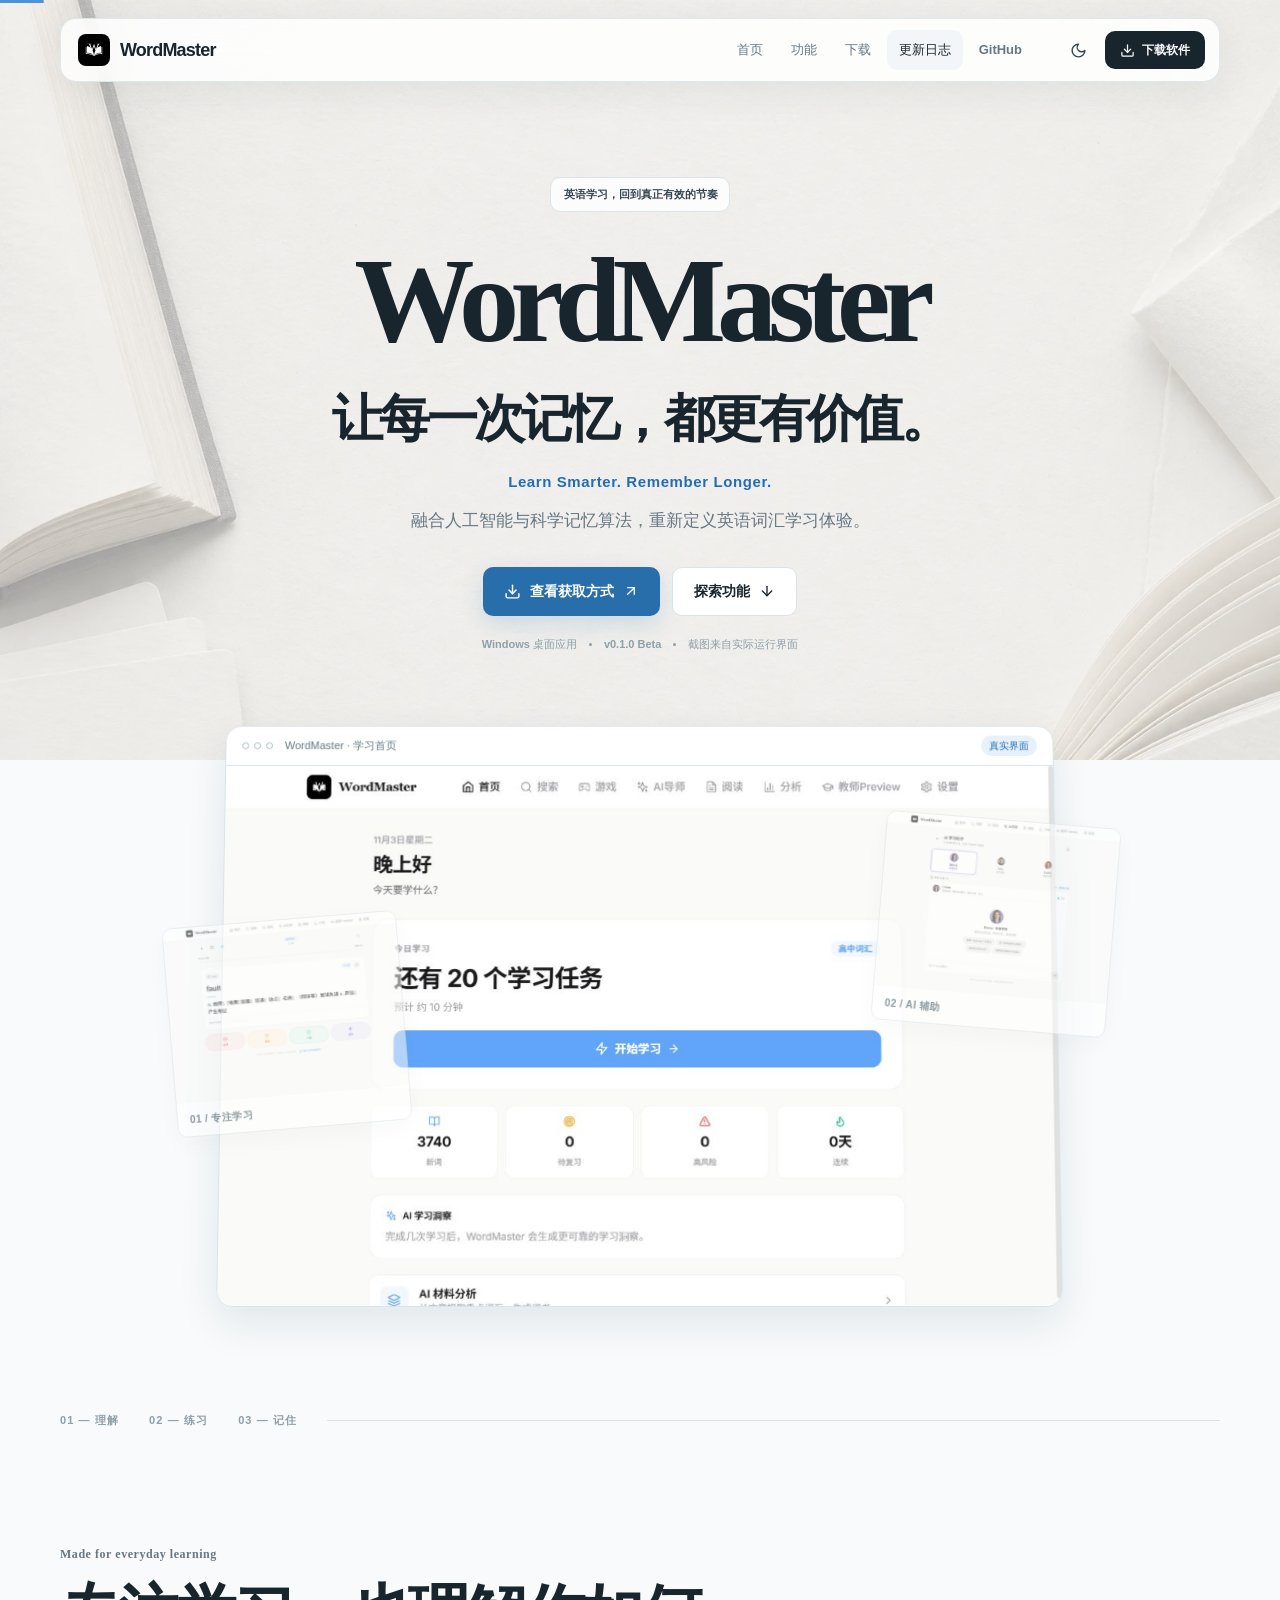
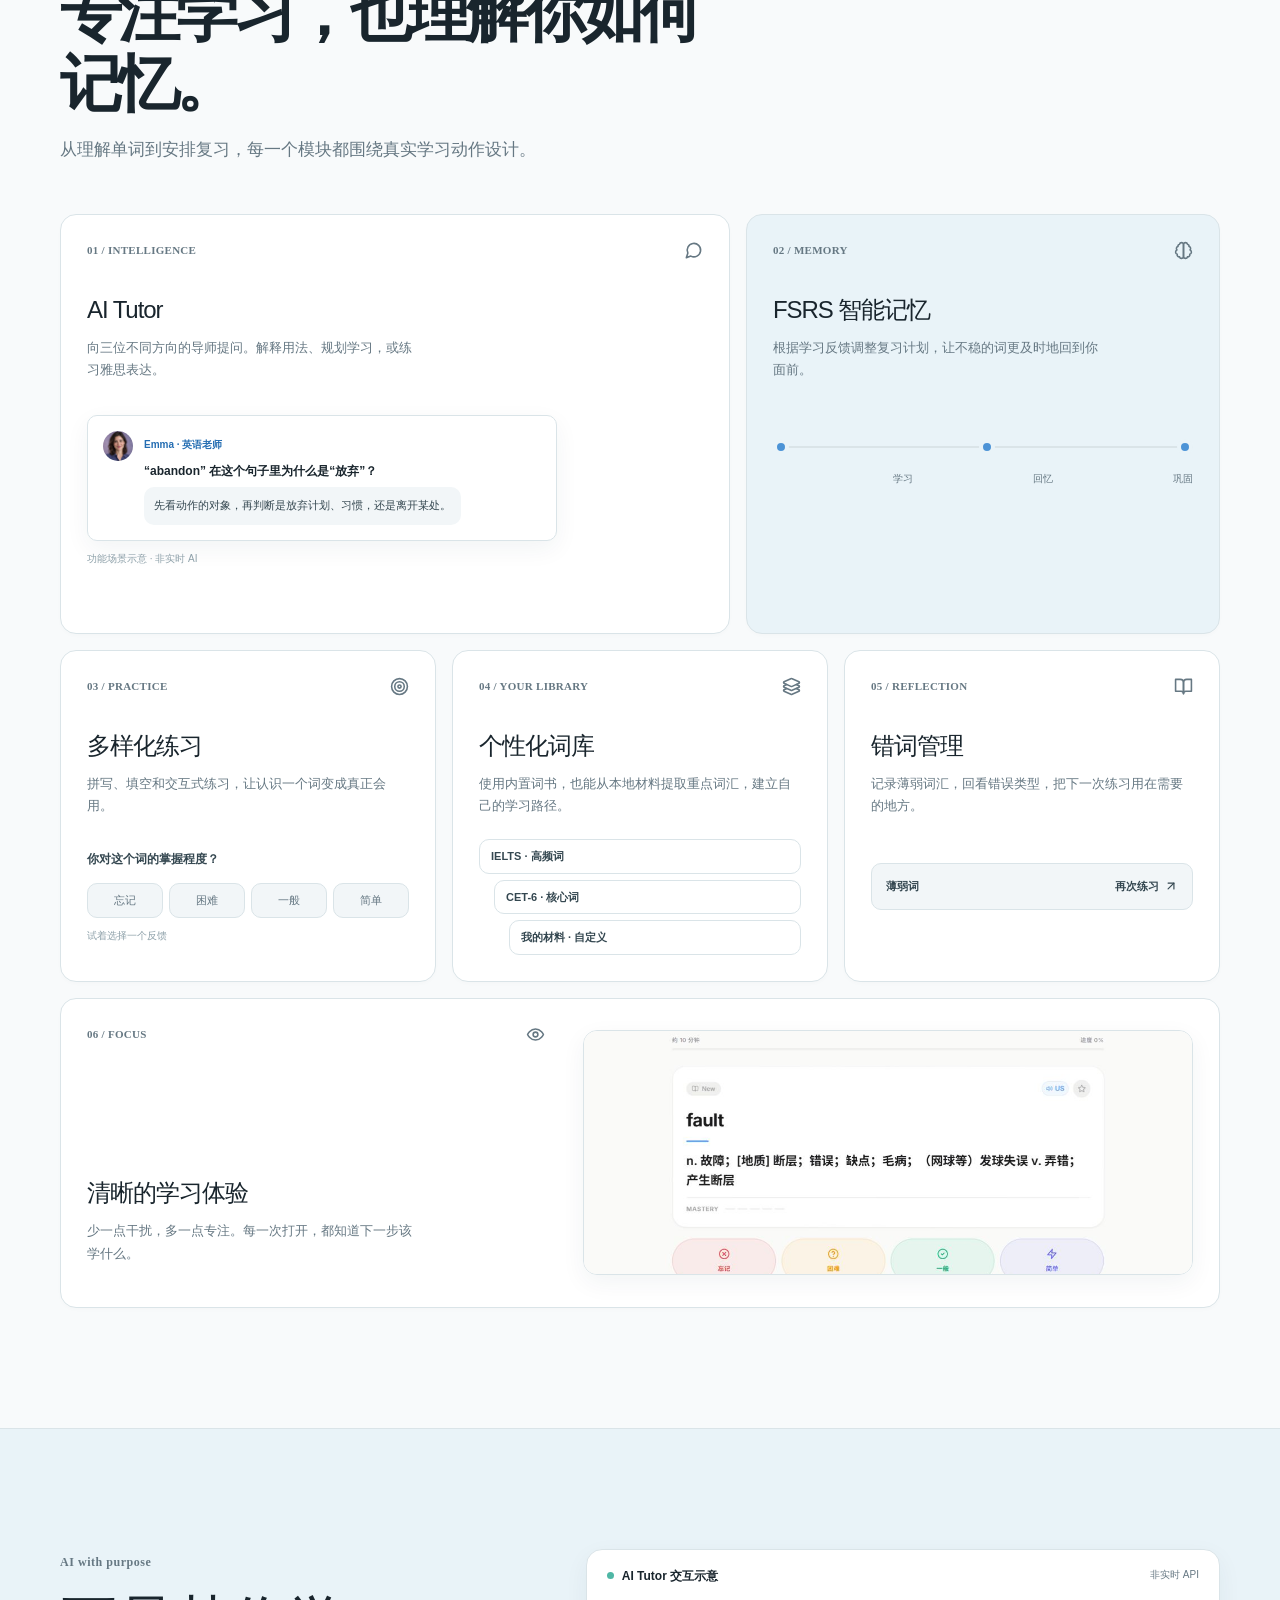
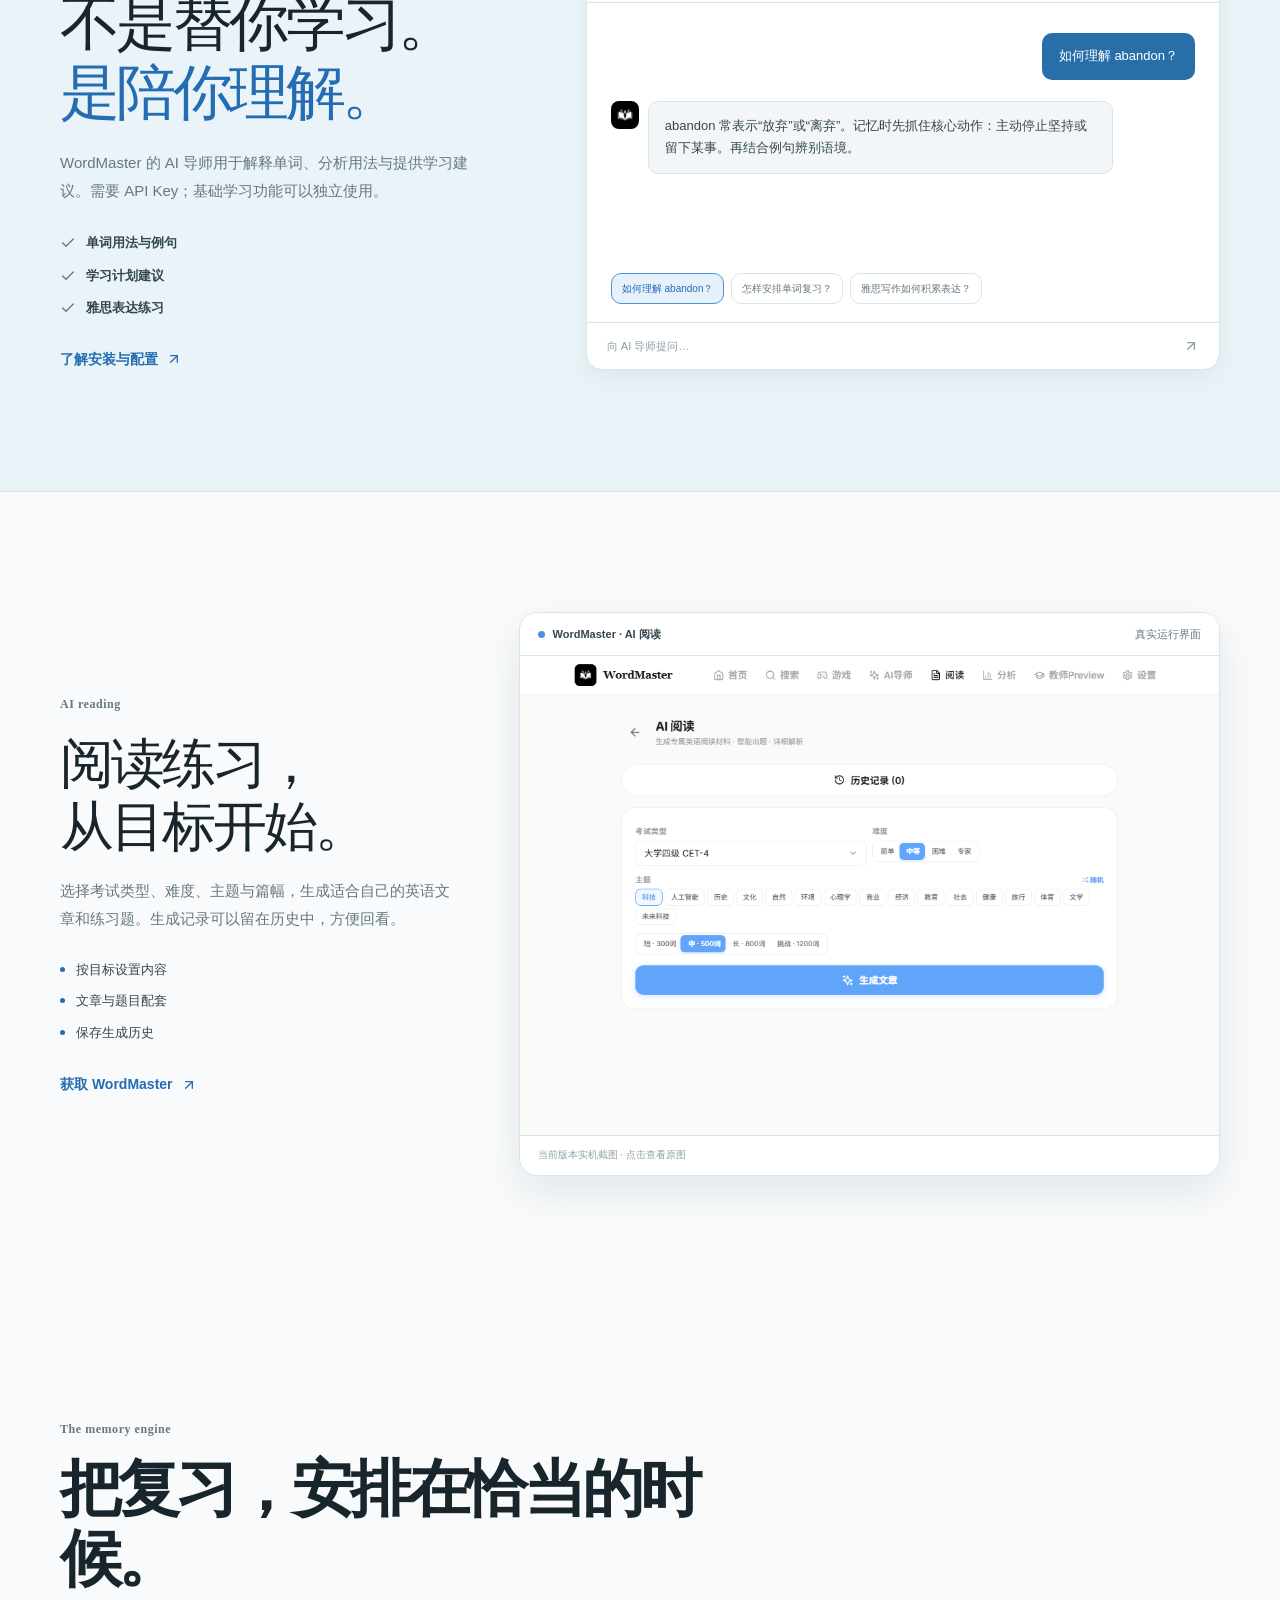
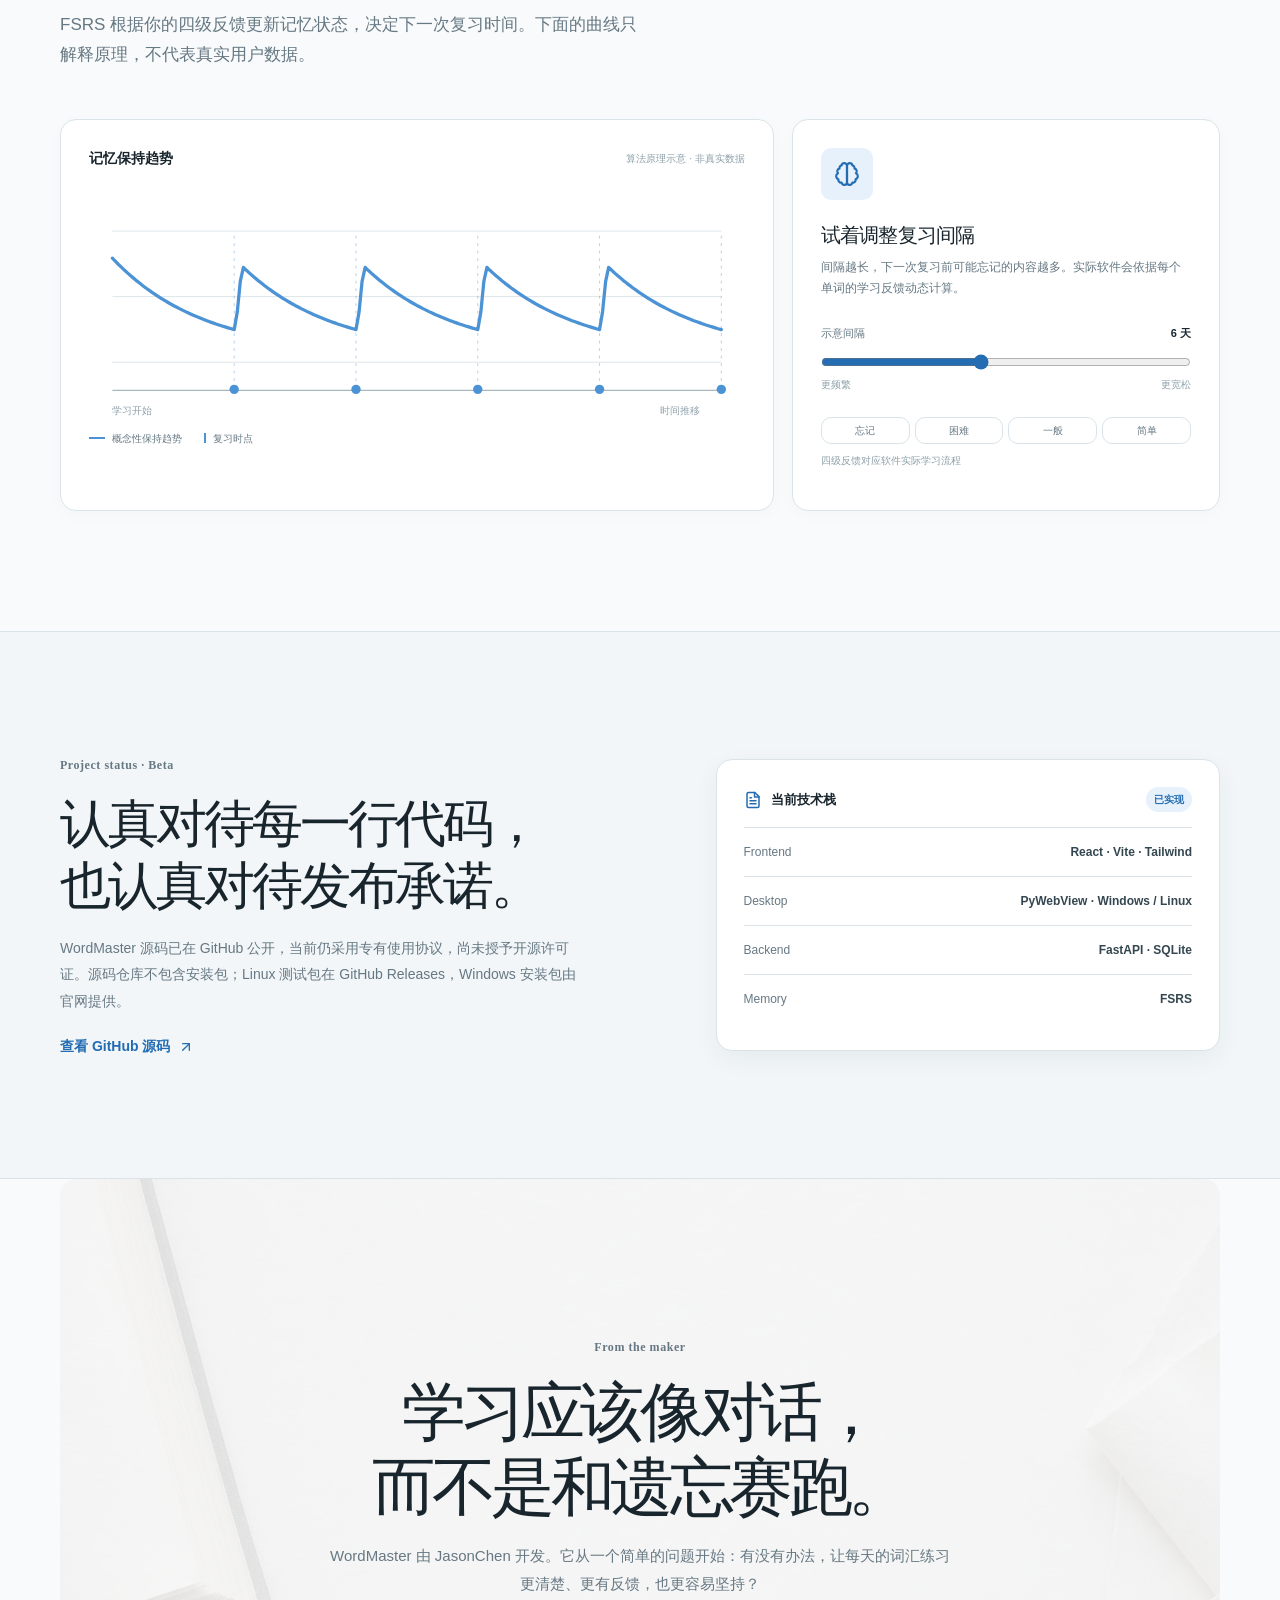
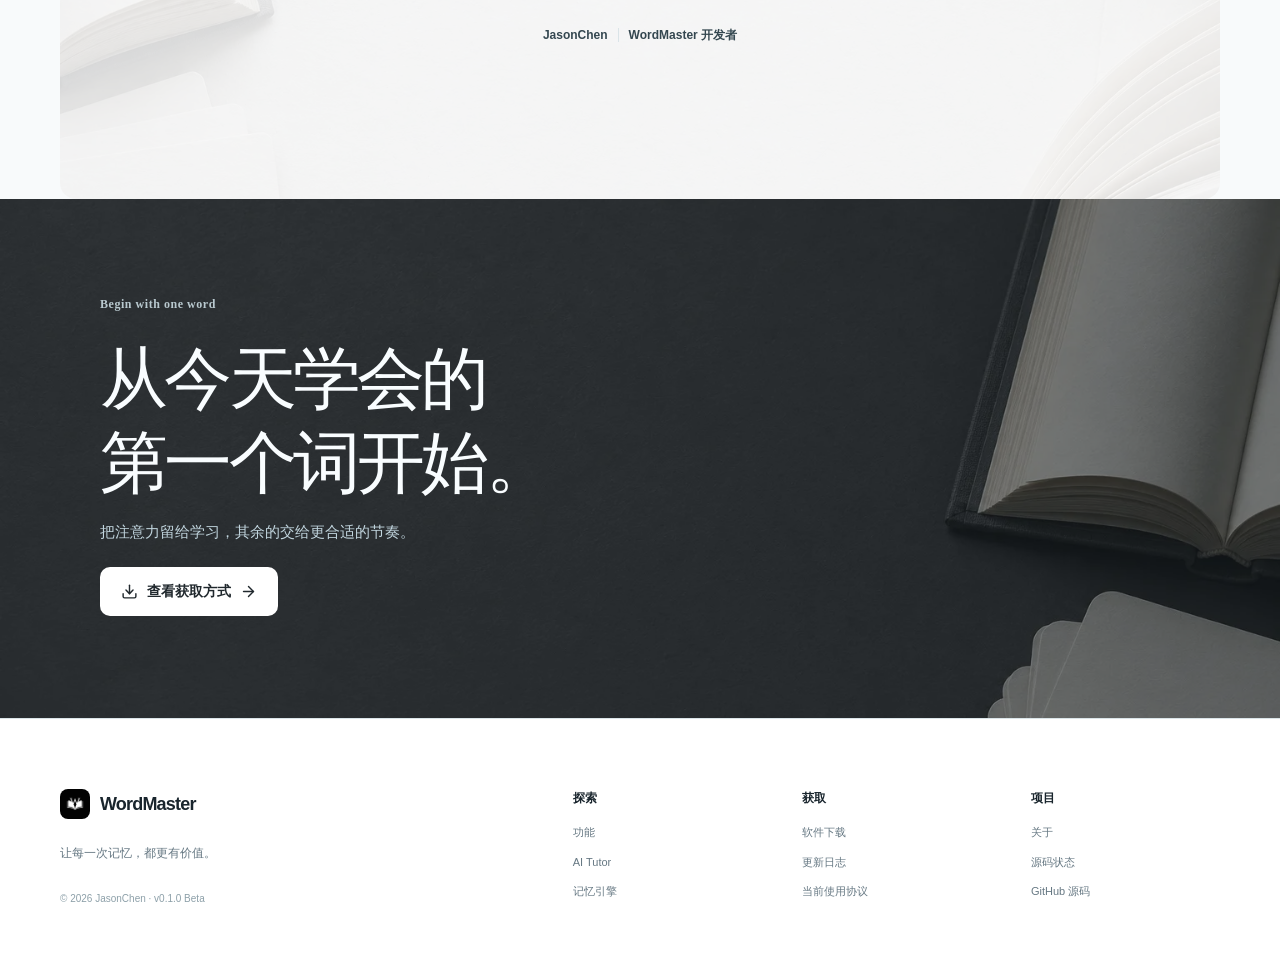
==== commit b596d629: "Publish AI reading showcase" ====
--- a/changelog/index.html
+++ b/changelog/index.html
@@ -5,6 +5,6 @@
   <meta property="og:type" content="website" /><meta property="og:title" content="WordMaster 更新日志" /><meta property="og:description" content="WordMaster Beta 的真实功能更新记录。" /><meta property="og:image" content="https://jasonchen911.github.io/images/og-wordmaster.svg" />
   <meta name="twitter:card" content="summary_large_image" /><link rel="icon" href="/favicon.ico" />
   <title>更新日志 — WordMaster</title>
-  <script type="module" crossorigin src="/assets/main-BkbYUXsr.js"></script>
-  <link rel="stylesheet" crossorigin href="/assets/main-gZ57lZI1.css">
+  <script type="module" crossorigin src="/assets/main-Dey_2J_M.js"></script>
+  <link rel="stylesheet" crossorigin href="/assets/main-ERYQ73ql.css">
 <link rel="canonical" href="https://jasonchen911.github.io/changelog/" /><meta property="og:url" content="https://jasonchen911.github.io/changelog/" /></head><body><div id="root"></div></body></html>
--- a/assets/main-ERYQ73ql.css
+++ b/assets/main-ERYQ73ql.css
@@ -0,0 +1 @@
+*,:before,:after{--tw-border-spacing-x: 0;--tw-border-spacing-y: 0;--tw-translate-x: 0;--tw-translate-y: 0;--tw-rotate: 0;--tw-skew-x: 0;--tw-skew-y: 0;--tw-scale-x: 1;--tw-scale-y: 1;--tw-pan-x: ;--tw-pan-y: ;--tw-pinch-zoom: ;--tw-scroll-snap-strictness: proximity;--tw-gradient-from-position: ;--tw-gradient-via-position: ;--tw-gradient-to-position: ;--tw-ordinal: ;--tw-slashed-zero: ;--tw-numeric-figure: ;--tw-numeric-spacing: ;--tw-numeric-fraction: ;--tw-ring-inset: ;--tw-ring-offset-width: 0px;--tw-ring-offset-color: #fff;--tw-ring-color: rgb(59 130 246 / .5);--tw-ring-offset-shadow: 0 0 #0000;--tw-ring-shadow: 0 0 #0000;--tw-shadow: 0 0 #0000;--tw-shadow-colored: 0 0 #0000;--tw-blur: ;--tw-brightness: ;--tw-contrast: ;--tw-grayscale: ;--tw-hue-rotate: ;--tw-invert: ;--tw-saturate: ;--tw-sepia: ;--tw-drop-shadow: ;--tw-backdrop-blur: ;--tw-backdrop-brightness: ;--tw-backdrop-contrast: ;--tw-backdrop-grayscale: ;--tw-backdrop-hue-rotate: ;--tw-backdrop-invert: ;--tw-backdrop-opacity: ;--tw-backdrop-saturate: ;--tw-backdrop-sepia: ;--tw-contain-size: ;--tw-contain-layout: ;--tw-contain-paint: ;--tw-contain-style: }::backdrop{--tw-border-spacing-x: 0;--tw-border-spacing-y: 0;--tw-translate-x: 0;--tw-translate-y: 0;--tw-rotate: 0;--tw-skew-x: 0;--tw-skew-y: 0;--tw-scale-x: 1;--tw-scale-y: 1;--tw-pan-x: ;--tw-pan-y: ;--tw-pinch-zoom: ;--tw-scroll-snap-strictness: proximity;--tw-gradient-from-position: ;--tw-gradient-via-position: ;--tw-gradient-to-position: ;--tw-ordinal: ;--tw-slashed-zero: ;--tw-numeric-figure: ;--tw-numeric-spacing: ;--tw-numeric-fraction: ;--tw-ring-inset: ;--tw-ring-offset-width: 0px;--tw-ring-offset-color: #fff;--tw-ring-color: rgb(59 130 246 / .5);--tw-ring-offset-shadow: 0 0 #0000;--tw-ring-shadow: 0 0 #0000;--tw-shadow: 0 0 #0000;--tw-shadow-colored: 0 0 #0000;--tw-blur: ;--tw-brightness: ;--tw-contrast: ;--tw-grayscale: ;--tw-hue-rotate: ;--tw-invert: ;--tw-saturate: ;--tw-sepia: ;--tw-drop-shadow: ;--tw-backdrop-blur: ;--tw-backdrop-brightness: ;--tw-backdrop-contrast: ;--tw-backdrop-grayscale: ;--tw-backdrop-hue-rotate: ;--tw-backdrop-invert: ;--tw-backdrop-opacity: ;--tw-backdrop-saturate: ;--tw-backdrop-sepia: ;--tw-contain-size: ;--tw-contain-layout: ;--tw-contain-paint: ;--tw-contain-style: }*,:before,:after{box-sizing:border-box;border-width:0;border-style:solid;border-color:#e5e7eb}:before,:after{--tw-content: ""}html,:host{line-height:1.5;-webkit-text-size-adjust:100%;-moz-tab-size:4;-o-tab-size:4;tab-size:4;font-family:ui-sans-serif,system-ui,sans-serif,"Apple Color Emoji","Segoe UI Emoji",Segoe UI Symbol,"Noto Color Emoji";font-feature-settings:normal;font-variation-settings:normal;-webkit-tap-highlight-color:transparent}body{margin:0;line-height:inherit}hr{height:0;color:inherit;border-top-width:1px}abbr:where([title]){-webkit-text-decoration:underline dotted;text-decoration:underline dotted}h1,h2,h3,h4,h5,h6{font-size:inherit;font-weight:inherit}a{color:inherit;text-decoration:inherit}b,strong{font-weight:bolder}code,kbd,samp,pre{font-family:ui-monospace,SFMono-Regular,Menlo,Monaco,Consolas,Liberation Mono,Courier New,monospace;font-feature-settings:normal;font-variation-settings:normal;font-size:1em}small{font-size:80%}sub,sup{font-size:75%;line-height:0;position:relative;vertical-align:baseline}sub{bottom:-.25em}sup{top:-.5em}table{text-indent:0;border-color:inherit;border-collapse:collapse}button,input,optgroup,select,textarea{font-family:inherit;font-feature-settings:inherit;font-variation-settings:inherit;font-size:100%;font-weight:inherit;line-height:inherit;letter-spacing:inherit;color:inherit;margin:0;padding:0}button,select{text-transform:none}button,input:where([type=button]),input:where([type=reset]),input:where([type=submit]){-webkit-appearance:button;background-color:transparent;background-image:none}:-moz-focusring{outline:auto}:-moz-ui-invalid{box-shadow:none}progress{vertical-align:baseline}::-webkit-inner-spin-button,::-webkit-outer-spin-button{height:auto}[type=search]{-webkit-appearance:textfield;outline-offset:-2px}::-webkit-search-decoration{-webkit-appearance:none}::-webkit-file-upload-button{-webkit-appearance:button;font:inherit}summary{display:list-item}blockquote,dl,dd,h1,h2,h3,h4,h5,h6,hr,figure,p,pre{margin:0}fieldset{margin:0;padding:0}legend{padding:0}ol,ul,menu{list-style:none;margin:0;padding:0}dialog{padding:0}textarea{resize:vertical}input::-moz-placeholder,textarea::-moz-placeholder{opacity:1;color:#9ca3af}input::placeholder,textarea::placeholder{opacity:1;color:#9ca3af}button,[role=button]{cursor:pointer}:disabled{cursor:default}img,svg,video,canvas,audio,iframe,embed,object{display:block;vertical-align:middle}img,video{max-width:100%;height:auto}[hidden]:where(:not([hidden=until-found])){display:none}.container{width:100%}@media (min-width: 640px){.container{max-width:640px}}@media (min-width: 768px){.container{max-width:768px}}@media (min-width: 1024px){.container{max-width:1024px}}@media (min-width: 1280px){.container{max-width:1280px}}@media (min-width: 1536px){.container{max-width:1536px}}.visible{visibility:visible}.transition{transition-property:color,background-color,border-color,text-decoration-color,fill,stroke,opacity,box-shadow,transform,filter,backdrop-filter;transition-timing-function:cubic-bezier(.4,0,.2,1);transition-duration:.15s}:root{font-family:Aptos,Segoe UI,PingFang SC,Microsoft YaHei,sans-serif;color-scheme:light;--bg: #f8fafb;--surface: #fff;--surface-soft: #f2f6f8;--surface-blue: #e9f3f8;--ink: #19252d;--ink-soft: #344750;--muted: #667883;--muted-faint: #8da0a9;--line: #dae4e8;--blue: #4c93d6;--blue-dark: #246db2;--blue-soft: #e6f1fb;--radius-sm: 6px;--radius-md: 10px;--radius-lg: 16px;--space-1: 4px;--space-2: 8px;--space-3: 12px;--space-4: 16px;--space-6: 24px;--space-8: 32px;--header: rgba(255,255,255,.85);--shadow: 0 8px 24px rgba(25,49,67,.055);--shadow-large: 0 16px 40px rgba(25,49,67,.09);background:var(--bg)}html[data-theme=dark]{color-scheme:dark;--bg: #10171b;--surface: #182126;--surface-soft: #1e2a30;--surface-blue: #1c303c;--ink: #eff6f8;--ink-soft: #cedde3;--muted: #9aadb6;--muted-faint: #738994;--line: #324249;--blue: #8ac5f6;--blue-dark: #a8d9ff;--blue-soft: #203a4b;--header: rgba(24,33,38,.88);--shadow: 0 8px 24px rgba(0,0,0,.16);--shadow-large: 0 16px 40px rgba(0,0,0,.24)}*,*:before,*:after{box-sizing:border-box}html{scroll-behavior:smooth;scroll-padding-top:110px}body{margin:0;min-width:320px;background:var(--bg);color:var(--ink);transition:background-color .3s,color .3s}button,input{font:inherit}button{border:0}a{color:inherit;text-decoration:none}img{max-width:100%}::-moz-selection{background:#a6d4ef;color:#163449}::selection{background:#a6d4ef;color:#163449}:focus-visible{outline:3px solid var(--blue);outline-offset:3px}.container{width:min(1160px,calc(100% - 64px));margin-inline:auto}.skip-link{position:fixed;z-index:110;top:-80px;left:20px;background:var(--surface);color:var(--ink);padding:11px 18px;border-radius:12px}.skip-link:focus{top:12px}.scroll-progress{position:fixed;top:0;left:0;right:0;height:3px;z-index:105;background:var(--blue);transform-origin:left}.site-header{position:fixed;z-index:100;top:18px;width:100%;padding:0 22px;pointer-events:none}.nav-shell{pointer-events:auto;width:min(1160px,100%);height:64px;margin:auto;padding:0 14px 0 17px;display:flex;align-items:center;gap:25px;background:var(--header);border:1px solid color-mix(in srgb,var(--line) 88%,transparent);border-radius:19px;box-shadow:0 8px 40px #112b3a12;backdrop-filter:blur(20px);-webkit-backdrop-filter:blur(20px);transition:box-shadow .25s,background-color .25s,transform .25s}.site-header.is-scrolled .nav-shell{box-shadow:0 14px 50px #112b3a26}.brand{display:inline-flex;align-items:center;gap:10px;white-space:nowrap;color:var(--ink);font-size:18px;font-weight:720;letter-spacing:-.045em}.brand img{border-radius:8px;display:block}.desktop-nav{display:flex;align-items:center;justify-content:center;gap:4px;margin-left:auto}.desktop-nav a,.nav-unavailable{padding:10px 12px;border-radius:10px;color:var(--muted);font-size:13px;font-weight:550;transition:color .2s,background-color .2s}.desktop-nav a:hover,.desktop-nav .nav-active{color:var(--ink);background:var(--surface-soft)}.nav-unavailable{opacity:.8;cursor:default}.nav-unavailable small{font-size:9px;color:var(--blue-dark);margin-left:2px}.nav-actions{display:flex;align-items:center;gap:8px}.theme-toggle,.menu-toggle{display:grid;place-items:center;width:38px;height:38px;cursor:pointer;color:var(--ink-soft);background:transparent;border-radius:10px;transition:background-color .2s,transform .2s}.theme-toggle:hover,.menu-toggle:hover{background:var(--surface-soft)}.theme-toggle:active,.menu-toggle:active{transform:scale(.94)}.nav-download{height:38px;padding:0 15px;display:inline-flex;align-items:center;gap:7px;background:var(--ink);color:var(--bg);border-radius:10px;font-size:12px;font-weight:650;transition:transform .2s,opacity .2s}.nav-download:hover{transform:translateY(-2px);opacity:.88}.menu-toggle,.mobile-nav{display:none}.eyebrow{display:inline-flex;align-items:center;color:var(--blue-dark);font-family:Georgia,Times New Roman,serif;font-size:12px;font-weight:600;letter-spacing:.045em;text-transform:none}.section{padding-block:120px}.section-heading{max-width:680px;margin-bottom:48px}.section-heading h2{margin:14px 0 16px;font-size:clamp(38px,5vw,62px);letter-spacing:-.065em;line-height:1.13;font-weight:720}.section-heading p{max-width:590px;color:var(--muted);font-size:17px;line-height:1.8}.button{display:inline-flex;align-items:center;justify-content:center;gap:9px;min-height:49px;padding:0 21px;border-radius:12px;font-size:14px;font-weight:650;transition:transform .2s,box-shadow .2s,background-color .2s}.button:hover{transform:translateY(-3px)}.button:active{transform:translateY(1px) scale(.985)}.button-primary{background:#276eaa;color:#fff;box-shadow:0 8px 22px #286fab29}.button-primary:hover{background:#1e6199;box-shadow:0 13px 25px #286fab38}.button-secondary{background:var(--surface);color:var(--ink);border:1px solid var(--line)}.button-secondary:hover{box-shadow:var(--shadow)}.text-link{display:inline-flex;gap:8px;align-items:center;color:var(--blue-dark);font-size:14px;font-weight:700}.text-link svg{transition:transform .2s}.text-link:hover svg{transform:translate(2px,-2px)}.hero{position:relative;padding-top:177px;overflow:hidden}.hero-wash{position:absolute;inset:0 0 auto;height:760px;pointer-events:none;background:url(/images/background-paper.webp) center / cover no-repeat;opacity:.38}html[data-theme=dark] .hero-wash{background-image:url(/images/background-library-dark.webp);opacity:.3}.hero-content{position:relative;text-align:center}.hero-kicker{width:-moz-fit-content;width:fit-content;margin:0 auto 24px;display:flex;align-items:center;gap:9px;padding:8px 11px 8px 13px;border:1px solid var(--line);border-radius:100px;background:var(--header);box-shadow:0 5px 20px #3868800d;color:var(--ink-soft);font-size:11px;font-weight:650}.kicker-dot,.release-badge>span{width:6px;height:6px;border-radius:50%;background:#4fb7a5;box-shadow:0 0 0 3px #4fb7a521}.hero h1{margin:0;font-family:Georgia,Times New Roman,serif;font-size:clamp(65px,9.4vw,132px);line-height:1.08;letter-spacing:-.075em;font-weight:600}.hero-title-cn{margin:22px 0 0;font-size:clamp(27px,4vw,52px);letter-spacing:-.07em;font-weight:680;line-height:1.25}.hero-tagline{margin:20px 0 0;color:var(--blue-dark);font-size:15px;font-weight:670;letter-spacing:.04em}.hero-description{margin:13px auto 0;max-width:630px;color:var(--muted);font-size:17px;line-height:1.7}.hero-actions{display:flex;justify-content:center;gap:12px;margin-top:31px}.hero-proof{display:flex;align-items:center;justify-content:center;gap:12px;margin-top:20px;color:var(--muted-faint);font-size:11px;font-weight:550}.hero-proof span{width:3px;height:3px;background:var(--muted-faint);border-radius:50%}.hero-stage{position:relative;height:690px;margin:70px auto 0;max-width:1060px}.hero-main-window{width:79%;margin:0 auto;transform:perspective(1300px) rotateX(3deg)}.app-window{overflow:hidden;border:1px solid var(--line);border-radius:17px;background:var(--surface);box-shadow:var(--shadow-large)}.window-bar{height:40px;display:flex;align-items:center;gap:12px;padding:0 16px;border-bottom:1px solid var(--line);color:var(--muted);font-size:11px}.window-dots{display:flex;gap:5px}.window-dots i{width:7px;height:7px;border:1px solid var(--muted-faint);border-radius:50%;opacity:.7}.window-chip{margin-left:auto;color:var(--blue-dark);background:var(--blue-soft);padding:3px 8px;border-radius:99px;font-size:10px}.hero-main-window img{display:block;width:100%;height:540px;-o-object-fit:cover;object-fit:cover;-o-object-position:top center;object-position:top center}.hero-float{position:absolute;width:235px;overflow:hidden;border-radius:13px;background:var(--surface);border:1px solid var(--line);box-shadow:0 22px 65px #19384a30;text-align:left}.hero-float img{width:100%;height:175px;-o-object-fit:cover;object-fit:cover;-o-object-position:top center;object-position:top center;display:block}.hero-float span{display:block;padding:9px 12px;color:var(--ink-soft);font-size:10px;font-weight:650;letter-spacing:.04em}.hero-float-study{left:-5px;top:190px;transform:rotate(-11deg);transform-origin:85% 85%}.hero-float-tutor{right:-8px;top:90px;transform:rotate(11deg);transform-origin:15% 85%}.editorial-line{display:flex;align-items:center;gap:30px;color:var(--muted-faint);font-size:11px;font-weight:650;letter-spacing:.1em}.editorial-line div{flex:1;height:1px;background:var(--line)}.features-section{padding-top:112px}.bento{display:grid;grid-template-columns:repeat(12,1fr);gap:16px}.feature-card{position:relative;overflow:hidden;min-height:316px;padding:26px;border:1px solid var(--line);border-radius:23px;background:var(--surface);box-shadow:0 2px 4px #1a3b4e04;transition:transform .28s,box-shadow .28s,border-color .28s}.feature-card:hover{transform:translateY(-5px);box-shadow:var(--shadow);border-color:color-mix(in srgb,var(--blue) 40%,var(--line))}.feature-top{display:flex;align-items:center;justify-content:space-between;color:var(--blue-dark)}.feature-number{font-family:Georgia,Times New Roman,serif;font-size:11px;font-weight:600;letter-spacing:.025em}.feature-body{position:relative;z-index:1;max-width:390px}.feature-body h3{margin:32px 0 9px;color:var(--ink);font-size:24px;letter-spacing:-.045em}.feature-body p{margin:0;max-width:330px;color:var(--muted);font-size:13px;line-height:1.75}.feature-tutor{grid-column:span 7;min-height:420px;background:var(--surface)}.feature-memory{grid-column:span 5;min-height:420px;background:var(--surface-blue)}.feature-practice,.feature-books,.feature-mistakes{grid-column:span 4}.feature-focus{grid-column:span 12;min-height:310px;display:grid;grid-template-columns:minmax(0,.75fr) minmax(0,1fr);gap:38px;align-items:stretch}.feature-focus-copy{display:flex;flex-direction:column;justify-content:space-between;min-width:0;padding-bottom:15px}.feature-focus .feature-body h3{margin-top:12px}.feature-focus-visual{display:flex;align-items:center;min-width:0}.feature-focus-visual img{display:block;width:100%;height:245px;-o-object-fit:cover;object-fit:cover;-o-object-position:center 30%;object-position:center 30%;border-radius:14px;border:1px solid var(--line);box-shadow:var(--shadow)}.mini-conversation{display:flex;gap:11px;width:94%;max-width:470px;margin-top:33px;padding:15px;border-radius:16px;background:var(--surface);border:1px solid var(--line);box-shadow:0 12px 35px #37678114;text-align:left}.mini-person{flex:0 0 30px;width:30px;height:30px;overflow:hidden;border-radius:50%}.mini-person img{width:100%;height:100%;-o-object-fit:cover;object-fit:cover;-o-object-position:center;object-position:center}.mini-conversation small{color:var(--blue-dark);font-weight:750;font-size:10px}.mini-conversation p{margin:7px 0;color:var(--ink);font-size:12px;font-weight:600}.mini-answer{padding:10px;color:var(--ink-soft);background:var(--surface-soft);border-radius:10px;font-size:11px;line-height:1.6}.demo-label{display:block;margin-top:10px;color:var(--muted-faint);font-size:10px}.memory-mini{position:relative;display:flex;justify-content:space-between;margin-top:54px;padding-top:35px;color:var(--muted);font-size:10px}.memory-mini:before{content:"";position:absolute;top:10px;left:0;right:0;height:2px;background:var(--line)}.memory-mini span:before{content:"";position:absolute;top:3px;width:16px;height:16px;border:4px solid var(--surface-blue);border-radius:50%;background:var(--blue)}.memory-mini span:nth-of-type(1):before{left:0}.memory-mini span:nth-of-type(2):before{left:49%}.memory-mini span:nth-of-type(3):before{right:0}.practice-demo{margin-top:28px}.practice-demo>span{color:var(--ink-soft);font-size:12px;font-weight:650}.practice-demo>div{display:flex;gap:6px;margin-top:13px}.practice-demo button{flex:1;padding:8px 2px;border-radius:10px;background:var(--surface-soft);border:1px solid var(--line);color:var(--muted);font-size:11px;cursor:pointer;transition:transform .2s,background-color .2s}.practice-demo button:hover{transform:translateY(-2px)}.practice-demo button.selected{color:#fff;background:#276eaa;border-color:#276eaa}.practice-demo small{display:block;margin-top:10px;color:var(--muted-faint);font-size:10px}.feature-books{background:var(--surface)}.book-stack{display:grid;gap:6px;margin-top:21px}.book-stack span{display:block;padding:8px 11px;border:1px solid var(--line);background:var(--surface);color:var(--ink-soft);font-size:11px;font-weight:650;border-radius:9px}.book-stack span:nth-child(2){margin-left:15px}.book-stack span:nth-child(3){margin-left:30px}.feature-mistakes{background:#fbf8f5}html[data-theme=dark] .feature-mistakes{background:#262321}.mistake-visual{display:flex;justify-content:space-between;margin-top:45px;padding:14px;border:1px solid #eadfd6;border-radius:12px;color:#9a7158;background:#ffffff91;font-size:11px;font-weight:650}html[data-theme=dark] .mistake-visual{background:#2b2724;border-color:#483c35;color:#dcb89d}.mistake-visual span:last-child{display:inline-flex;gap:5px;align-items:center}.intelligence-section{background:var(--surface-blue);border-block:1px solid var(--line)}.intelligence-grid{display:grid;grid-template-columns:.82fr 1.18fr;gap:85px;align-items:center}.intelligence-copy h2{margin:16px 0 22px;font-size:clamp(38px,4.7vw,63px);line-height:1.15;letter-spacing:-.06em}.intelligence-copy h2 em,.subpage-hero h1 em,.changelog-page h1 em{color:var(--blue-dark);font-style:normal}.intelligence-copy>p{max-width:410px;color:var(--muted);font-size:15px;line-height:1.85}.ai-bullets{display:grid;gap:13px;margin:29px 0}.ai-bullets span{display:flex;align-items:center;gap:10px;font-size:13px;font-weight:600;color:var(--ink-soft)}.ai-bullets svg{color:var(--blue-dark)}.ai-demo{overflow:hidden;border:1px solid var(--line);border-radius:22px;background:var(--surface);box-shadow:var(--shadow-large)}.demo-window-top{display:flex;justify-content:space-between;padding:17px 20px;border-bottom:1px solid var(--line);color:var(--muted);font-size:10px}.demo-window-title{display:flex;align-items:center;gap:8px;color:var(--ink);font-weight:700;font-size:12px}.demo-status{width:7px;height:7px;border-radius:50%;background:#4fb7a5}.demo-chat{min-height:270px;padding:30px 24px 15px;display:flex;flex-direction:column;gap:21px}.demo-message{width:-moz-fit-content;width:fit-content;max-width:86%;font-size:13px;line-height:1.75}.demo-message.user{align-self:flex-end;padding:12px 17px;border-radius:15px 15px 4px;background:#286fa9;color:#fff}.demo-message.assistant{display:flex;gap:9px;align-items:start}.demo-message.assistant img{border-radius:8px;flex-shrink:0}.demo-message.assistant p{margin:0;padding:13px 16px;background:var(--surface-soft);border:1px solid var(--line);border-radius:4px 15px 15px;color:var(--ink-soft)}.demo-prompts{display:flex;flex-wrap:wrap;gap:7px;padding:0 24px 18px}.demo-prompts button{padding:7px 10px;border-radius:100px;border:1px solid var(--line);background:var(--surface);color:var(--muted);font-size:10px;cursor:pointer;transition:background .2s,color .2s,transform .2s}.demo-prompts button:hover{transform:translateY(-2px)}.demo-prompts button[aria-pressed=true]{background:var(--blue-soft);color:var(--blue-dark);border-color:var(--blue)}.demo-input{display:flex;align-items:center;justify-content:space-between;padding:15px 20px;border-top:1px solid var(--line);color:var(--muted-faint);font-size:11px}.reading-section{display:grid;grid-template-columns:.72fr 1.28fr;gap:64px;align-items:center}.reading-copy h2{margin:17px 0 19px;font-size:clamp(37px,4.2vw,55px);line-height:1.17;letter-spacing:-.055em}.reading-copy>p{max-width:410px;color:var(--muted);font-size:15px;line-height:1.85}.reading-points{display:grid;gap:12px;margin:27px 0 30px;color:var(--ink-soft);font-size:13px}.reading-points span{display:flex;align-items:center;gap:11px}.reading-points span:before{content:"";width:5px;height:5px;flex:none;border-radius:50%;background:var(--blue-dark)}.reading-preview{overflow:hidden;border:1px solid var(--line);border-radius:18px;background:#f9f9f9;box-shadow:var(--shadow-large)}.reading-preview-bar{display:flex;align-items:center;justify-content:space-between;gap:12px;padding:13px 18px;border-bottom:1px solid var(--line);background:var(--surface);color:var(--muted);font-size:11px}.reading-preview-bar span:first-child{display:inline-flex;align-items:center;gap:8px;color:var(--ink-soft);font-weight:650}.reading-preview-bar i{width:7px;height:7px;border-radius:50%;background:var(--blue)}.reading-preview a{display:block;overflow:hidden}.reading-preview img{display:block;width:100%;height:auto;transition:transform .35s ease}.reading-preview a:hover img{transform:scale(1.025)}.reading-preview>p{margin:0;padding:11px 18px 13px;border-top:1px solid var(--line);background:var(--surface);color:var(--muted-faint);font-size:10px}.memory-section .section-heading{max-width:750px}.memory-layout{display:grid;grid-template-columns:1.25fr .75fr;gap:18px}.chart-panel,.memory-controls{min-height:392px;padding:28px;background:var(--surface);border:1px solid var(--line);border-radius:23px;box-shadow:0 4px 17px #1e415306}.chart-header{display:flex;justify-content:space-between;align-items:center;color:var(--ink);font-size:14px;font-weight:700}.chart-disclaimer{color:var(--muted-faint);font-size:10px;font-weight:500}.chart-panel svg{width:100%;height:250px;margin-top:12px;overflow:visible}.chart-grid line{stroke:var(--line);stroke-width:1}.chart-grid line:last-child{stroke:var(--muted-faint)}.chart-panel svg text{fill:var(--muted-faint);font-size:11px}.review-marker{stroke:var(--blue);stroke-dasharray:3 5;opacity:.45}.chart-legend{display:flex;gap:22px;color:var(--muted);font-size:10px}.chart-legend span{display:inline-flex;align-items:center;gap:7px}.chart-legend i{width:16px;height:2px;background:var(--blue);display:inline-block}.chart-legend span:last-child i{height:10px;width:2px}.control-icon{width:52px;height:52px;display:grid;place-items:center;background:var(--blue-soft);color:var(--blue-dark);border-radius:14px}.memory-controls h3{margin:20px 0 7px;font-size:20px;letter-spacing:-.04em}.memory-controls p{color:var(--muted);font-size:12px;line-height:1.75}.memory-controls label{display:flex;justify-content:space-between;margin-top:26px;font-size:11px;color:var(--muted)}.memory-controls label strong{color:var(--ink)}.memory-controls input[type=range]{width:100%;margin:13px 0 4px;accent-color:var(--blue-dark);cursor:pointer}.range-ends{display:flex;justify-content:space-between;color:var(--muted-faint);font-size:10px}.grade-row{display:flex;justify-content:space-between;gap:5px;margin-top:25px}.grade-row span{flex:1;text-align:center;padding:5px 0;border:1px solid var(--line);border-radius:7px;color:var(--muted);font-size:10px}.memory-controls small{display:block;margin-top:9px;color:var(--muted-faint);font-size:10px}.source-section{background:var(--surface-soft);border-block:1px solid var(--line)}.source-grid{display:grid;grid-template-columns:1fr .9fr;gap:95px;align-items:center}.source-grid h2{margin:17px 0;font-size:clamp(35px,4vw,54px);line-height:1.22;letter-spacing:-.06em}.source-grid p{max-width:520px;color:var(--muted);font-size:14px;line-height:1.9}.source-grid .text-link{margin-top:22px}.stack-panel{padding:27px;background:var(--surface);border:1px solid var(--line);border-radius:21px;box-shadow:var(--shadow)}.stack-head{display:flex;align-items:center;gap:9px;color:var(--ink);font-size:13px;font-weight:700;margin-bottom:15px}.stack-head svg{color:var(--blue-dark)}.stack-head span{margin-left:auto;color:var(--blue-dark);font-size:10px;background:var(--blue-soft);padding:5px 8px;border-radius:99px}.stack-panel>div:not(:first-child){display:flex;justify-content:space-between;gap:10px;padding:15px 0;border-top:1px solid var(--line);font-size:12px}.stack-panel>div:not(:first-child) span{color:var(--muted)}.stack-panel>div:not(:first-child) strong{font-weight:650;color:var(--ink-soft)}.about-section{padding-block:155px;text-align:center}.about-section h2{margin:17px auto;font-size:clamp(38px,5vw,66px);line-height:1.17;letter-spacing:-.07em}.about-section p{max-width:620px;margin:0 auto;color:var(--muted);line-height:1.85;font-size:15px}.about-signature{display:flex;justify-content:center;align-items:center;gap:10px;margin-top:28px;color:var(--ink-soft);font-size:12px;font-weight:700}.about-signature i{width:1px;height:14px;background:var(--line)}.closing-cta{padding:92px 0 102px;background:#203c4a;color:#f9fdff;text-align:left}.closing-cta .container{max-width:1080px}.closing-cta .eyebrow{color:#b8d4df}.closing-cta h2{max-width:780px;margin:22px 0 16px;font-size:clamp(42px,5.3vw,68px);font-weight:560;line-height:1.24;letter-spacing:-.055em}.closing-cta p{color:#c1d5de;font-size:15px}.button-light{margin-top:24px;background:#fff;color:#1e4053}.button-light:hover{box-shadow:0 12px 35px #0000002e}.subpage-hero{padding-top:180px;padding-bottom:62px}.subpage-hero h1,.changelog-page h1{margin:17px 0 18px;font-size:clamp(52px,7vw,92px);letter-spacing:-.075em;line-height:1.08}.subpage-hero p,.changelog-page>div:first-child>p{color:var(--muted);font-size:17px}.subpage-hero h1{font-size:clamp(38px,5vw,64px);line-height:1.18;letter-spacing:-.055em}.download-section{margin-bottom:65px}.download-card{display:flex;align-items:center;justify-content:space-between;gap:30px;padding:40px;background:var(--surface);border:1px solid var(--line);border-radius:25px;box-shadow:var(--shadow-large)}.download-card-main{display:flex;align-items:center;gap:22px}.download-icon{width:76px;height:76px;display:grid;place-items:center;border-radius:18px;background:var(--surface-soft)}.download-icon img{border-radius:11px}.release-badge{display:inline-flex;align-items:center;gap:9px;color:var(--blue-dark);background:var(--blue-soft);padding:6px 10px;border-radius:99px;font-size:10px;font-weight:700}.download-card h2{margin:10px 0 4px;font-size:31px;letter-spacing:-.055em}.download-card h2 span{color:var(--muted);font-weight:500}.download-card p{margin:0;color:var(--muted);font-size:12px}.download-card-action{display:grid;justify-items:end;gap:11px}.download-card-action small{color:var(--muted-faint);font-size:10px}.release-note{display:flex;align-items:center;gap:10px;margin:15px 4px 0;color:var(--muted);font-size:11px}.release-note svg{color:var(--blue-dark)}.download-options{display:flex;flex-wrap:wrap;justify-content:flex-end;gap:10px}.download-card-action small strong{color:var(--ink);font-size:12px;letter-spacing:.04em}.download-details{display:grid;grid-template-columns:repeat(2,1fr);gap:16px}.detail-panel{min-height:288px;padding:29px;background:var(--surface);border:1px solid var(--line);border-radius:20px}.detail-panel>svg{color:var(--blue-dark)}.detail-panel h3{margin:14px 0;font-size:21px;letter-spacing:-.04em}.detail-panel ul,.detail-panel ol{padding-left:20px;color:var(--ink-soft);font-size:13px;line-height:2}.detail-panel li::marker{color:var(--blue-dark)}.detail-panel p{margin-top:14px;color:var(--muted);font-size:11px;line-height:1.75}.detail-panel code{font-size:11px}.linux-download{padding-top:22px}.linux-download-inner{display:flex;align-items:center;justify-content:space-between;gap:24px;padding:32px;border:1px solid var(--line);border-radius:var(--radius-lg);background:var(--surface)}.linux-download h2{margin:9px 0;font-size:24px;letter-spacing:-.04em}.linux-download p{max-width:650px;margin:0;color:var(--muted);font-size:12px;line-height:1.8}.linux-download .linux-command{margin-top:8px}.linux-download code{color:var(--ink-soft);font-size:11px;overflow-wrap:anywhere}.linux-download .button{flex:none}.integrity-section{padding-block:90px 70px}.integrity-top{display:flex;justify-content:space-between;align-items:end;gap:20px}.integrity-top h2{font-size:29px;letter-spacing:-.05em;margin:9px 0 0}.copy-button{display:inline-flex;align-items:center;gap:7px;padding:9px 13px;border-radius:9px;color:var(--blue-dark);background:var(--blue-soft);cursor:pointer;font-size:11px;font-weight:700}.integrity-section>div>code{display:block;overflow-wrap:anywhere;margin-top:22px;padding:17px;border:1px solid var(--line);border-radius:12px;background:var(--surface);color:var(--ink-soft);font-size:11px}.integrity-section p{color:var(--muted);font-size:11px;line-height:1.8}.integrity-section p code{color:var(--ink-soft)}.download-bottom{display:grid;grid-template-columns:1fr 1fr;gap:16px;padding-bottom:55px}.bottom-link-card{display:flex;align-items:center;justify-content:space-between;min-height:194px;padding:27px;border-radius:19px;background:var(--surface-blue);border:1px solid var(--line)}.bottom-link-card h3{margin:12px 0 7px;font-size:21px;letter-spacing:-.04em}.bottom-link-card p{margin:0;max-width:290px;font-size:11px;line-height:1.7;color:var(--muted)}.bottom-link-card a{display:grid;place-items:center;width:43px;height:43px;background:var(--surface);border-radius:50%;color:var(--blue-dark);transition:transform .2s}.bottom-link-card a:hover{transform:translate(4px)}.bottom-link-card.subdued{background:var(--surface)}.unavailable-mark{padding:6px 9px;border-radius:100px;background:var(--surface-soft);color:var(--muted);font-size:10px;white-space:nowrap}.license-footnote{display:flex;align-items:center;gap:8px;padding-bottom:95px;color:var(--muted);font-size:11px}.license-footnote p{margin:0}.license-footnote a{display:inline-flex;align-items:center;gap:3px;color:var(--blue-dark)}.changelog-page{padding-top:180px;padding-bottom:110px}.changelog-page>div:first-child{max-width:770px}.timeline{position:relative;margin-top:75px;padding-left:64px}.timeline-rail{position:absolute;left:17px;top:0;bottom:0;width:1px;background:var(--line)}.release-marker{position:absolute;left:-57px;top:0;width:20px;height:20px;border-radius:50%;border:5px solid var(--blue-soft);background:var(--blue-dark)}.release-entry{position:relative;display:grid;grid-template-columns:.44fr 1fr;gap:60px}.release-meta h2{margin:14px 0 10px;font-size:30px;letter-spacing:-.05em}.release-meta p{display:flex;align-items:center;gap:7px;color:var(--muted-faint);font-size:11px}.release-groups{display:grid;gap:34px}.release-groups>div{border-top:1px solid var(--line);padding-top:22px}.release-groups h3{font-size:18px;letter-spacing:-.03em;margin:0 0 13px}.release-groups ul{display:grid;gap:11px;list-style:none;padding:0;margin:0}.release-groups li{display:flex;align-items:start;gap:10px;color:var(--muted);font-size:13px;line-height:1.7}.release-groups li svg{flex:none;margin-top:3px;color:var(--blue-dark)}.changelog-actions{display:flex;align-items:center;gap:30px;margin:70px 0 0 64px}.site-footer{border-top:1px solid var(--line);padding:70px 0 55px;background:var(--surface)}.footer-grid{display:grid;grid-template-columns:2.5fr repeat(3,1fr);gap:40px}.footer-brand p{margin:18px 0 23px;color:var(--muted);font-size:12px}.footer-brand small{color:var(--muted-faint);font-size:10px}.footer-grid>div:not(:first-child){display:grid;align-content:start;gap:13px}.footer-grid strong{margin-bottom:4px;color:var(--ink);font-size:12px}.footer-grid>div:not(:first-child) a,.muted-link{color:var(--muted);font-size:11px}.footer-grid a:hover{color:var(--blue-dark)}.muted-link{opacity:.65}.site-header .nav-shell,.mobile-nav,.feature-card,.app-window,.ai-demo,.chart-panel,.memory-controls,.stack-panel,.download-card,.detail-panel,.bottom-link-card{border-radius:var(--radius-lg)}.button,.nav-download,.desktop-nav a,.theme-toggle,.menu-toggle,.practice-demo button,.book-stack span,.mini-conversation,.mini-answer,.mistake-visual,.copy-button,.grade-row span,.hero-float,.window-chip,.control-icon,.download-icon,.demo-prompts button,.demo-message.user,.demo-message.assistant p{border-radius:var(--radius-md)}.eyebrow,.feature-top,.feature-number,.ai-bullets svg{color:var(--muted)}.hero-kicker{border-radius:var(--radius-md);box-shadow:none}.feature-memory{background:var(--surface-blue)}.feature-mistakes,html[data-theme=dark] .feature-mistakes{background:var(--surface)}.mistake-visual,html[data-theme=dark] .mistake-visual{border-color:var(--line);background:var(--surface-soft);color:var(--ink-soft)}.feature-card:hover{box-shadow:var(--shadow);border-color:var(--line)}.mini-conversation,.hero-float,.ai-demo{box-shadow:var(--shadow)}.closing-cta{background:#20282d}.closing-cta .eyebrow{color:#b9c9cf}.button-light{color:#20282d}.about-section,.closing-cta{position:relative;isolation:isolate}.about-section:before,.closing-cta:before{content:"";position:absolute;top:0;right:0;bottom:0;left:0;z-index:-1;pointer-events:none;background-position:center;background-size:cover}.about-section:before{background-image:url(/images/background-paper.webp);opacity:.14;border-radius:var(--radius-lg)}html[data-theme=dark] .about-section:before{background-image:url(/images/background-library-dark.webp);opacity:.22}.closing-cta:before{background-image:url(/images/background-library-dark.webp);opacity:.48}@media (max-width: 760px){.hero-wash{height:680px;background-position:50% center;opacity:.24}.closing-cta:before{opacity:.2}}@media (max-width: 1020px){.desktop-nav{gap:0}.desktop-nav a,.nav-unavailable{padding-inline:8px}.hero-float{width:200px}.hero-float img{height:150px}.hero-float-study{left:-12px}.hero-float-tutor{right:-12px}.feature-focus{grid-template-columns:minmax(0,.8fr) minmax(0,1fr);gap:24px}.intelligence-grid,.source-grid{gap:45px}.reading-section{gap:30px}}@media (max-width: 760px){.container{width:min(100% - 36px,620px)}.site-header{top:10px;padding:0 12px}.nav-shell{height:58px;padding:0 10px 0 12px;gap:8px;border-radius:15px}.brand{font-size:16px}.brand img{width:29px;height:29px}.desktop-nav,.nav-download{display:none}.nav-actions{margin-left:auto}.menu-toggle{display:grid}.mobile-nav{pointer-events:auto;display:grid;width:min(100%,640px);margin:6px auto 0;padding:8px;border-radius:15px;background:var(--surface);border:1px solid var(--line);box-shadow:var(--shadow);overflow:hidden}.mobile-nav a{display:flex;justify-content:space-between;padding:13px;border-radius:9px;color:var(--ink-soft);font-size:13px}.mobile-nav a:hover{background:var(--surface-soft)}.mobile-nav span{padding:13px;color:var(--muted-faint);font-size:11px}.hero{padding-top:143px}.hero-kicker{font-size:10px}.hero h1{font-size:clamp(48px,11vw,78px)}.hero-title-cn{margin-top:14px}.hero-tagline{font-size:12px}.hero-description{font-size:13px;max-width:500px}.hero-proof{font-size:9px;gap:7px}.hero-actions{gap:9px}.hero-actions .button{padding-inline:14px;font-size:12px}.hero-stage{height:auto;margin-top:48px;padding-bottom:125px}.hero-main-window{width:100%;transform:none}.hero-main-window img{height:auto;aspect-ratio:1.55}.hero-float{display:block;width:39%;top:auto;bottom:8px}.hero-float img{height:94px}.hero-float span{padding:6px 8px;font-size:9px}.hero-float-study{left:2%}.hero-float-tutor{right:2%}.window-bar{height:31px}.editorial-line{gap:13px;font-size:9px}.section{padding-block:80px}.section-heading{margin-bottom:29px}.section-heading h2{font-size:clamp(34px,7.3vw,50px)}.section-heading p{font-size:13px}.bento{grid-template-columns:repeat(2,1fr);gap:11px}.feature-card{min-height:280px;padding:20px}.feature-tutor,.feature-memory{grid-column:span 2;min-height:370px}.feature-practice,.feature-books,.feature-mistakes{grid-column:span 1}.feature-focus{grid-column:span 2;min-height:250px}.feature-body h3{font-size:19px}.feature-body p{font-size:11px}.feature-practice .practice-demo>div{flex-wrap:wrap}.feature-practice .practice-demo button{flex:0 0 calc(50% - 4px)}.feature-focus-visual img{height:210px}.intelligence-grid,.memory-layout,.source-grid,.download-details,.download-bottom{grid-template-columns:1fr}.intelligence-grid{gap:35px}.intelligence-copy h2{font-size:45px}.memory-layout{gap:12px}.chart-panel,.memory-controls{min-height:auto}.source-grid{gap:32px}.about-section{padding-block:90px}.closing-cta{padding-block:85px}.reading-section{grid-template-columns:1fr;gap:30px}.reading-copy h2{font-size:clamp(34px,7vw,45px)}.reading-copy>p{font-size:13px}.reading-points{margin:20px 0 23px}.subpage-hero{padding-top:145px;padding-bottom:35px}.download-card{padding:25px;flex-direction:column;align-items:stretch;gap:25px}.download-card-action{justify-items:stretch}.download-card-action small{text-align:center}.download-card h2{font-size:25px}.download-card-main{gap:13px}.download-icon{width:62px;height:62px;flex:none}.download-icon img{width:53px;height:53px}.integrity-section{padding-block:70px 45px}.footer-grid{grid-template-columns:repeat(2,1fr);gap:38px}.footer-brand{grid-column:span 2}.changelog-page{padding-top:145px}.timeline{padding-left:38px}.timeline-rail{left:9px}.release-marker{left:-38px}.release-entry{grid-template-columns:1fr;gap:20px}.changelog-actions{margin-left:38px}.download-options{flex-direction:column}.download-options .button{justify-content:center}.linux-download-inner{align-items:stretch;flex-direction:column;padding:25px}.linux-download .button{justify-content:center}}@media (max-width: 480px){.hero-actions{flex-wrap:wrap}.hero-actions .button{min-width:146px}.hero h1{font-size:12vw}.hero-title-cn{font-size:25px}.hero-float{width:43%}.hero-float img{height:82px}.editorial-line{gap:8px}.editorial-line span{white-space:nowrap}.bento{grid-template-columns:1fr}.feature-tutor,.feature-memory,.feature-practice,.feature-books,.feature-mistakes,.feature-focus{grid-column:span 1;min-height:295px}.feature-tutor{min-height:380px}.feature-focus{grid-template-columns:1fr;gap:16px}.feature-focus-copy{gap:12px}.feature-focus-visual img{height:180px}.memory-mini{margin-top:36px}.chart-panel,.memory-controls{padding:20px}.chart-panel svg{height:190px}.chart-disclaimer{max-width:100px;text-align:right}.ai-demo .demo-chat{min-height:290px}.demo-message{max-width:95%}.source-grid h2,.about-section h2{font-size:37px}.footer-grid{gap:28px}.integrity-top{align-items:start}.copy-button{white-space:nowrap}.changelog-actions{flex-wrap:wrap}}@media (prefers-reduced-motion: reduce){html{scroll-behavior:auto}*,*:before,*:after{animation-duration:.01ms!important;animation-iteration-count:1!important;transition-duration:.01ms!important}}
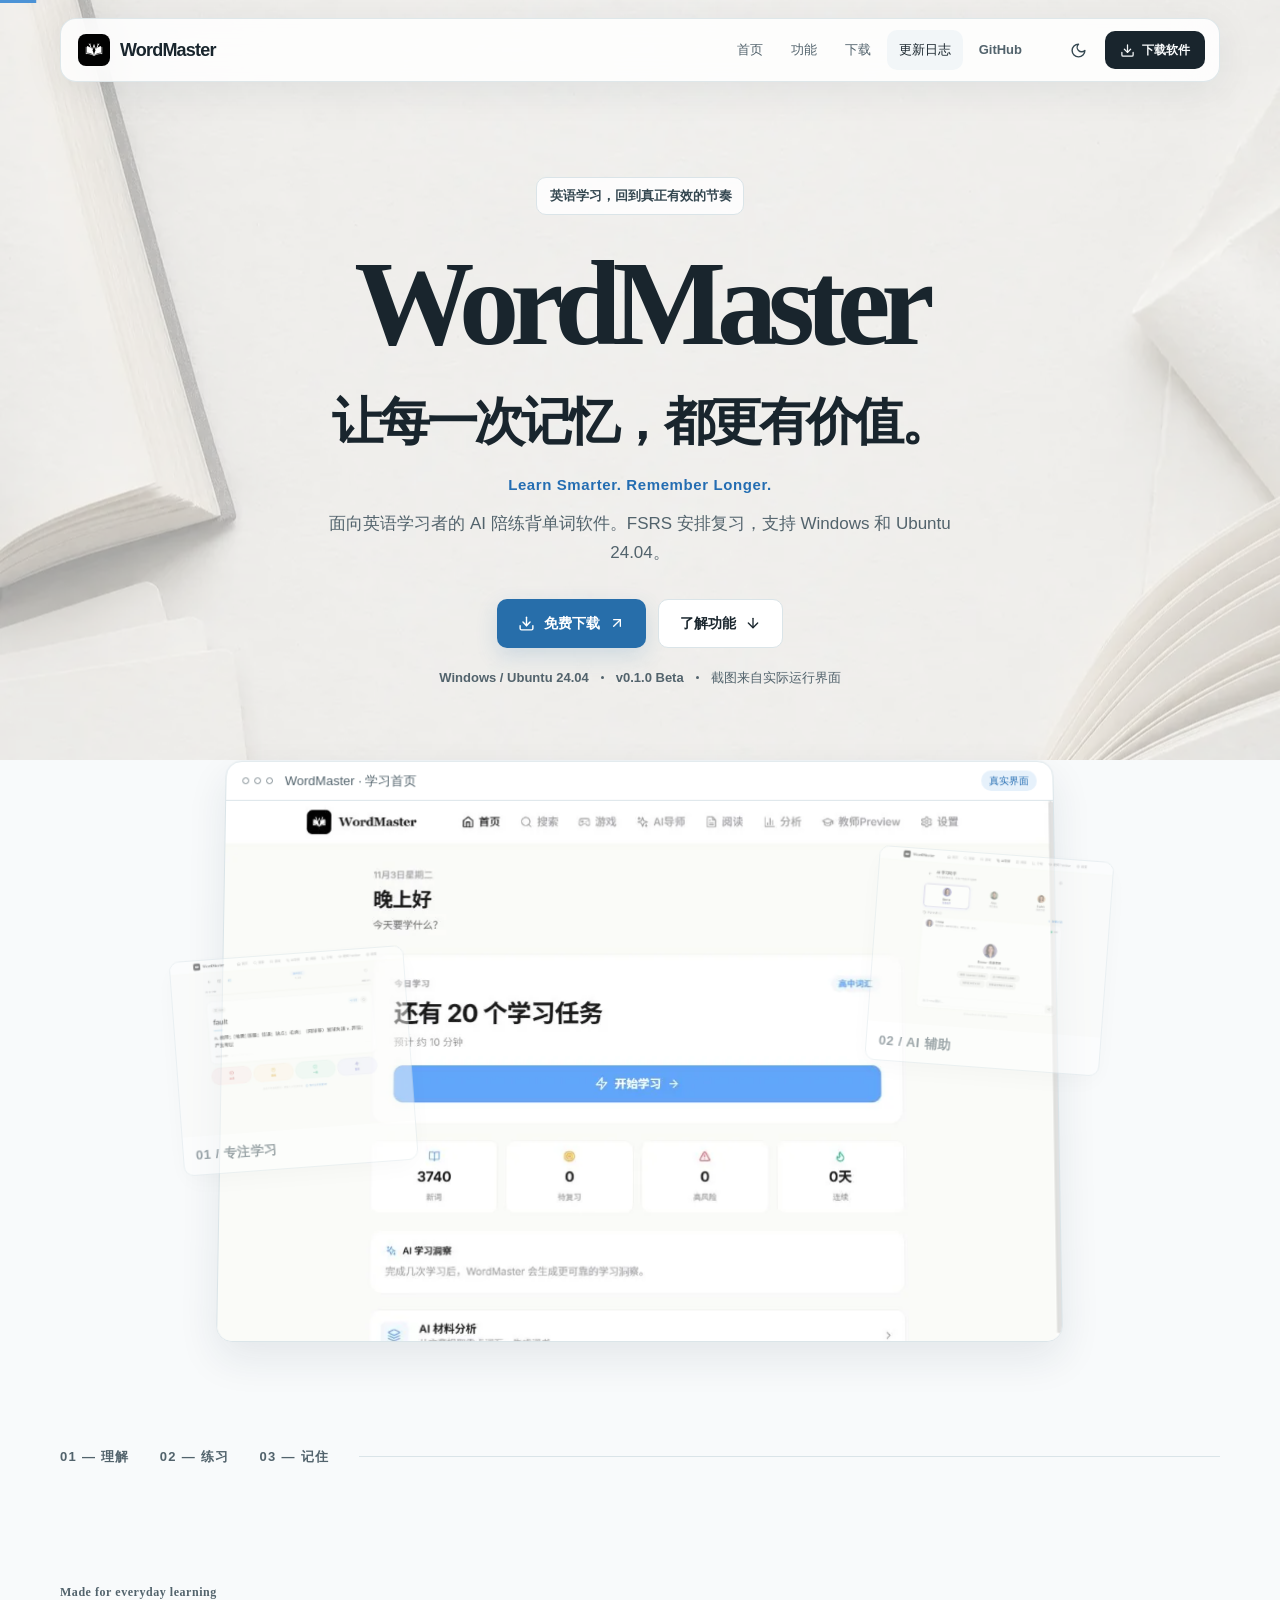
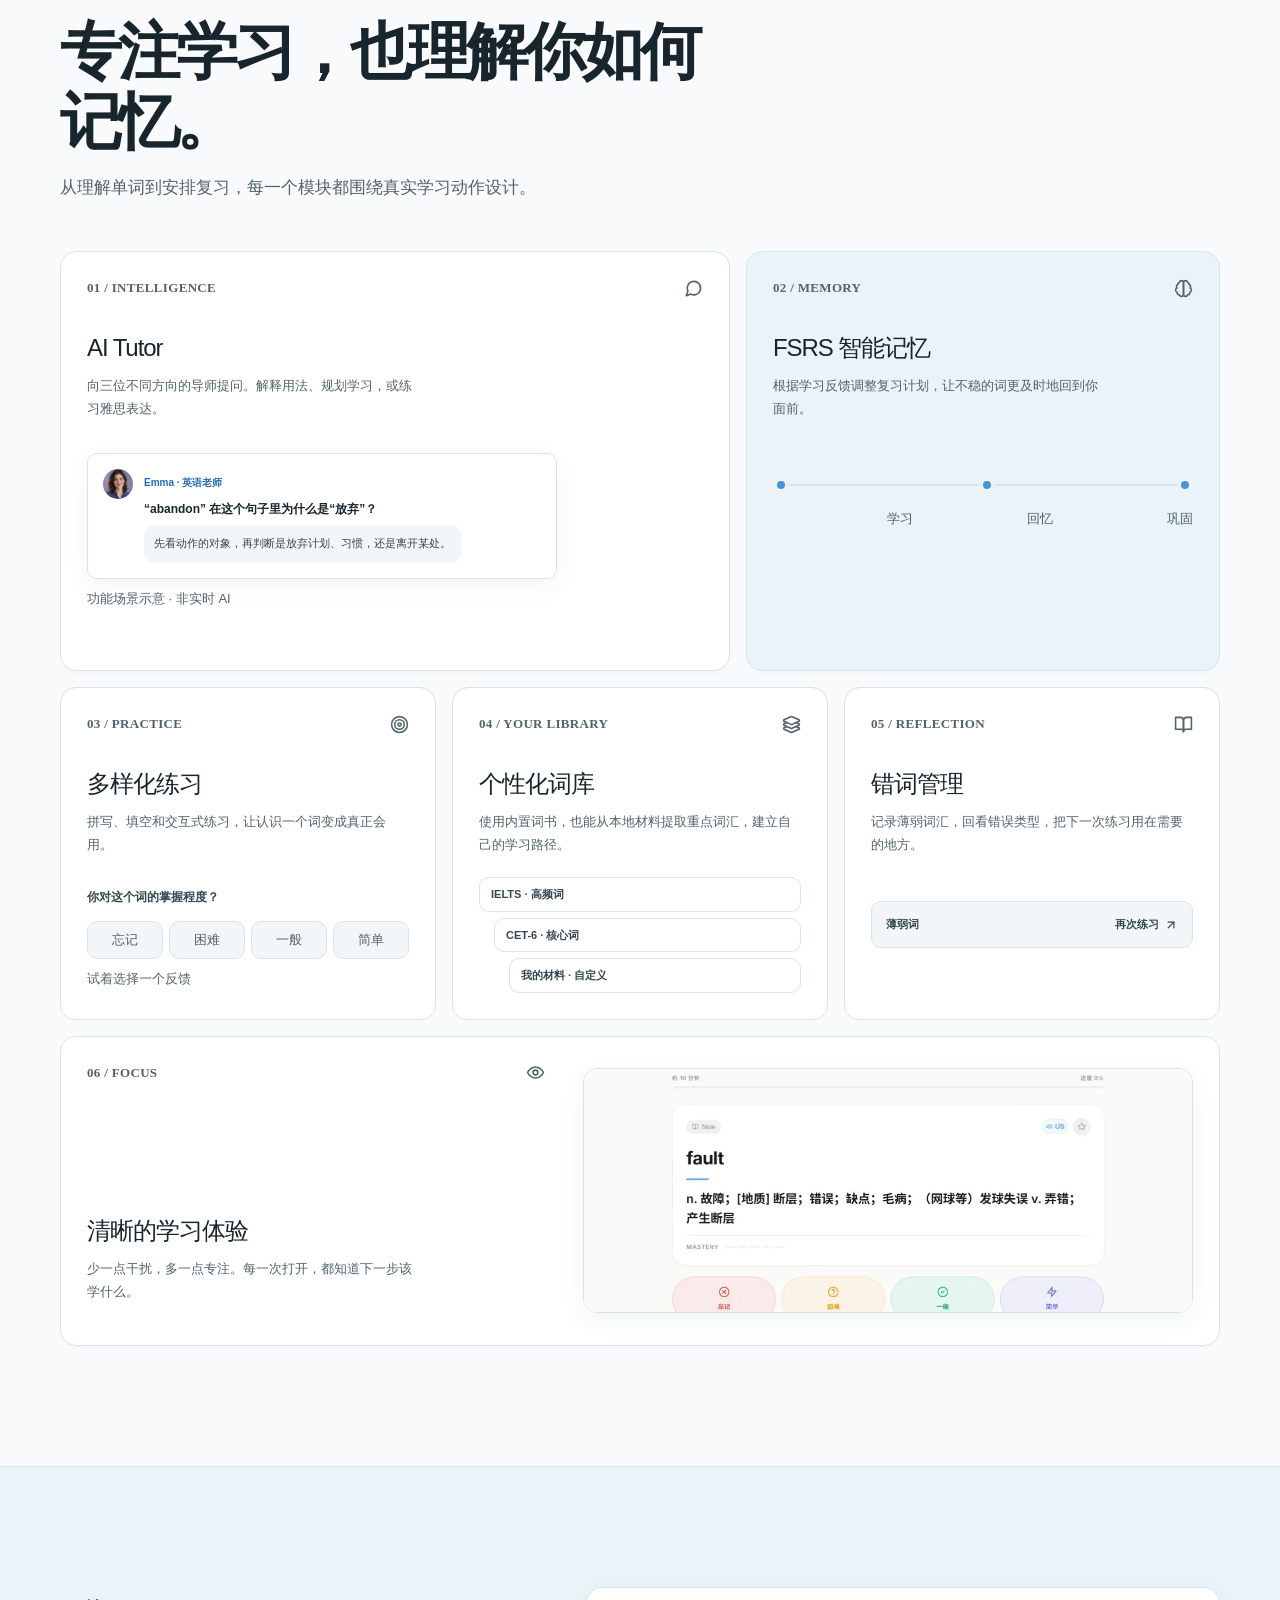
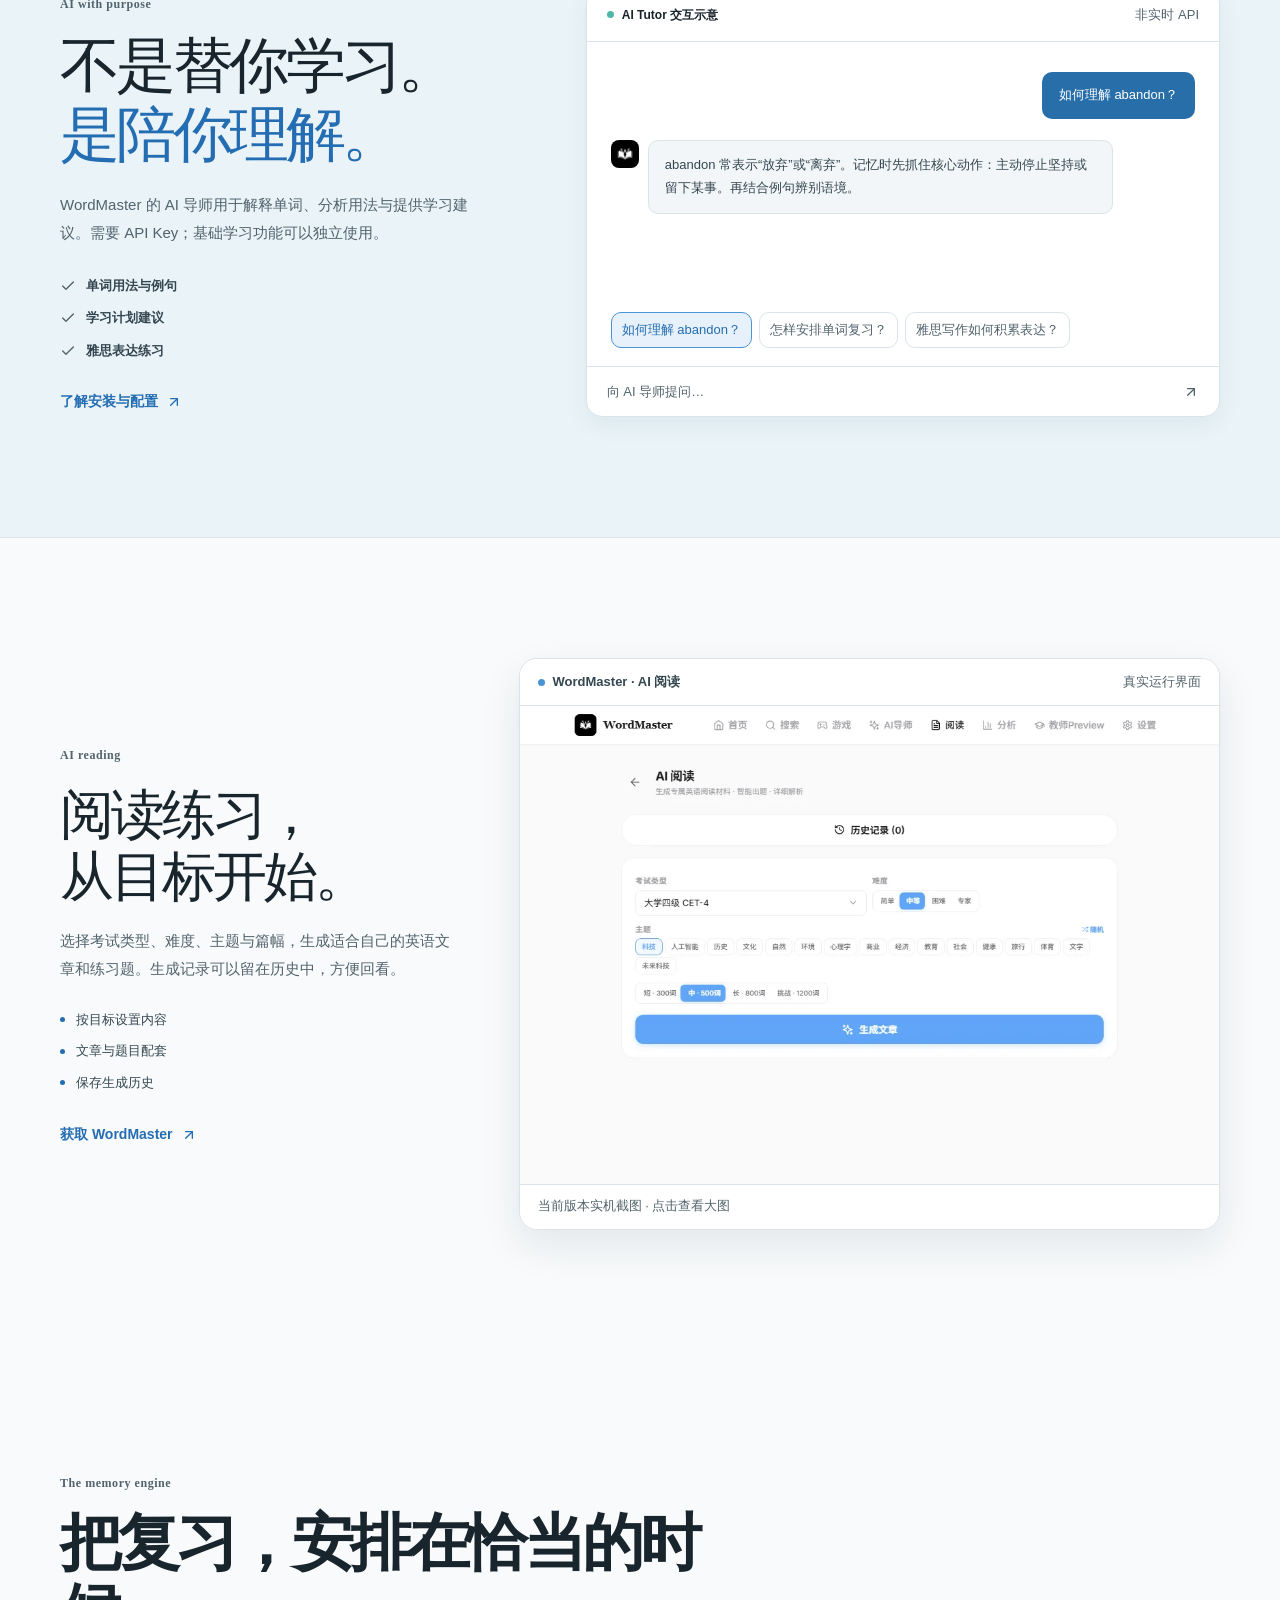
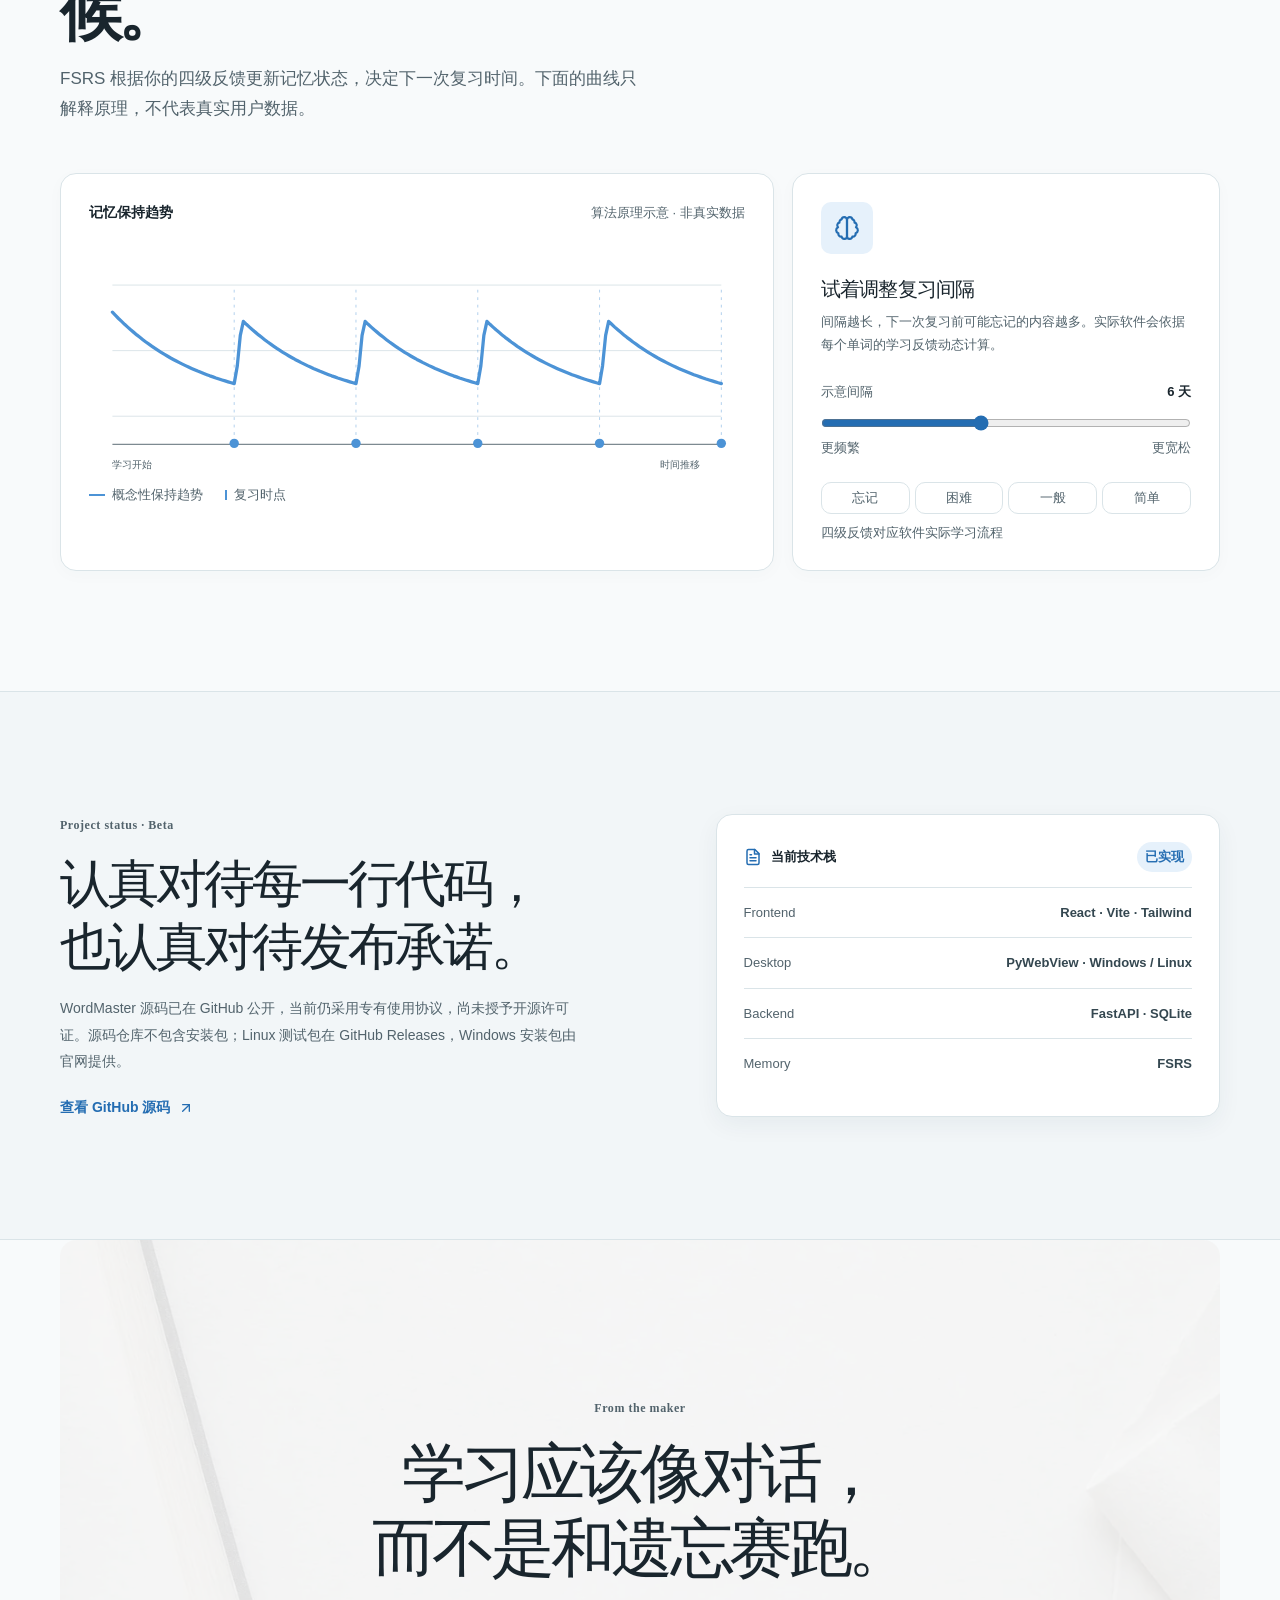
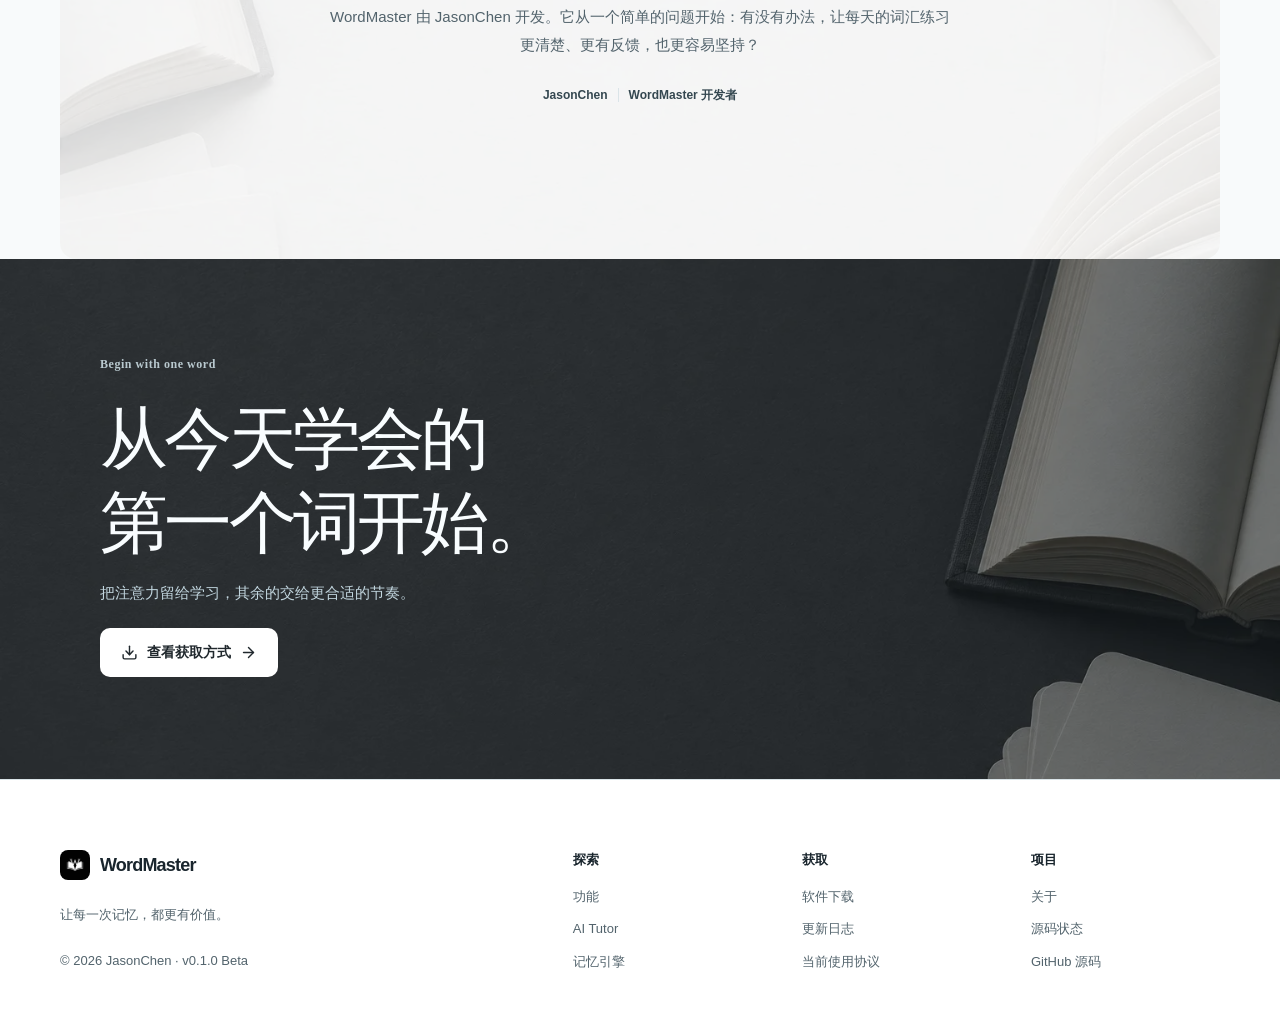
==== commit 09235f25: "Publish accessible prerendered WordMaster website" ====
--- a/changelog/index.html
+++ b/changelog/index.html
@@ -1,10 +1,11 @@
 <!doctype html>
 <html lang="zh-CN"><head>
+  <script>try{var t=localStorage.getItem('wordmaster-site-theme');document.documentElement.dataset.theme=t==='dark'||t==='light'?t:matchMedia('(prefers-color-scheme: dark)').matches?'dark':'light'}catch(e){document.documentElement.dataset.theme=matchMedia('(prefers-color-scheme: dark)').matches?'dark':'light'}</script>
   <meta charset="UTF-8" /><meta name="viewport" content="width=device-width, initial-scale=1" />
   <meta name="theme-color" content="#f8fafc" /><meta name="description" content="查看 WordMaster v0.1.0 Beta 的已实现功能与更新记录。" />
-  <meta property="og:type" content="website" /><meta property="og:title" content="WordMaster 更新日志" /><meta property="og:description" content="WordMaster Beta 的真实功能更新记录。" /><meta property="og:image" content="https://jasonchen911.github.io/images/og-wordmaster.svg" />
-  <meta name="twitter:card" content="summary_large_image" /><link rel="icon" href="/favicon.ico" />
+  <meta property="og:type" content="website" /><meta property="og:title" content="WordMaster 更新日志" /><meta property="og:description" content="WordMaster Windows 与 Ubuntu 24.04 版本的更新记录。" /><meta property="og:image" content="https://jasonchen911.github.io/images/og-wordmaster.png" /><meta property="og:image:width" content="1200" /><meta property="og:image:height" content="630" />
+  <meta name="twitter:card" content="summary_large_image" /><link rel="icon" type="image/svg+xml" href="/favicon.svg" /><link rel="icon" type="image/png" sizes="32x32" href="/favicon-32.png" />
   <title>更新日志 — WordMaster</title>
-  <script type="module" crossorigin src="/assets/main-Dey_2J_M.js"></script>
-  <link rel="stylesheet" crossorigin href="/assets/main-ERYQ73ql.css">
-<link rel="canonical" href="https://jasonchen911.github.io/changelog/" /><meta property="og:url" content="https://jasonchen911.github.io/changelog/" /></head><body><div id="root"></div></body></html>
+  <script type="module" crossorigin src="/assets/main-DEJLnZ6P.js"></script>
+  <link rel="stylesheet" crossorigin href="/assets/main-B9yvqXuJ.css">
+<link rel="canonical" href="https://jasonchen911.github.io/changelog/" /><meta property="og:url" content="https://jasonchen911.github.io/changelog/" /></head><body><div id="root"><a class="skip-link" href="#main-content">跳到主要内容</a><div class="scroll-progress" aria-hidden="true" style="transform:scaleX(0)"></div><header class="site-header "><div class="nav-shell"><a class="brand" aria-label="WordMaster 首页" href="/"><img src="/images/wordmaster-logo.webp" alt="" width="32" height="32"/><span>WordMaster</span></a><nav class="desktop-nav" aria-label="主导航"><a class="" href="/">首页</a><a class="" href="/#features">功能</a><a class="" href="/download/">下载</a><a aria-current="page" class="nav-active" href="/changelog/">更新日志</a><a href="https://github.com/JasonChen911/WordMaster-V1.0" target="_blank" rel="noopener noreferrer">GitHub</a></nav><div class="nav-actions"><button class="theme-toggle" aria-label="切换深色模式" title="深色模式"><svg xmlns="http://www.w3.org/2000/svg" width="17" height="17" viewBox="0 0 24 24" fill="none" stroke="currentColor" stroke-width="2" stroke-linecap="round" stroke-linejoin="round" class="lucide lucide-moon "><path d="M12 3a6 6 0 0 0 9 9 9 9 0 1 1-9-9Z"></path></svg></button><a class="nav-download" href="/download/"><svg xmlns="http://www.w3.org/2000/svg" width="15" height="15" viewBox="0 0 24 24" fill="none" stroke="currentColor" stroke-width="2" stroke-linecap="round" stroke-linejoin="round" class="lucide lucide-download "><path d="M21 15v4a2 2 0 0 1-2 2H5a2 2 0 0 1-2-2v-4"></path><polyline points="7 10 12 15 17 10"></polyline><line x1="12" x2="12" y1="15" y2="3"></line></svg> 下载软件</a><button class="menu-toggle" aria-expanded="false" aria-label="打开导航菜单"><svg xmlns="http://www.w3.org/2000/svg" width="22" height="22" viewBox="0 0 24 24" fill="none" stroke="currentColor" stroke-width="2" stroke-linecap="round" stroke-linejoin="round" class="lucide lucide-menu "><line x1="4" x2="20" y1="12" y2="12"></line><line x1="4" x2="20" y1="6" y2="6"></line><line x1="4" x2="20" y1="18" y2="18"></line></svg></button></div></div></header><div id="main-content"><main style="opacity:1;transform:none"><!--$--><section class="changelog-page container"><div class=""><span class="eyebrow">Release notes</span><h1>每一步改进，<br/><em>都有迹可循。</em></h1><p>以下记录当前 Beta 构建中已经实现的功能，不包含尚未上线的计划。</p></div><div class="timeline"><div class="timeline-rail"></div><div class="release-entry"><div class="release-marker"></div><div class="release-meta"><span class="release-badge"><span></span> 当前构建</span><h2>v<!-- -->0.1.0<!-- --> Beta</h2><p><svg xmlns="http://www.w3.org/2000/svg" width="15" height="15" viewBox="0 0 24 24" fill="none" stroke="currentColor" stroke-width="2" stroke-linecap="round" stroke-linejoin="round" class="lucide lucide-clock3 "><circle cx="12" cy="12" r="10"></circle><polyline points="12 6 12 12 16.5 12"></polyline></svg> 本地版本配置读取</p></div><div class="release-groups"><div><h3>学习与记忆</h3><ul><li><svg xmlns="http://www.w3.org/2000/svg" width="16" height="16" viewBox="0 0 24 24" fill="none" stroke="currentColor" stroke-width="2" stroke-linecap="round" stroke-linejoin="round" class="lucide lucide-check "><path d="M20 6 9 17l-5-5"></path></svg><span>接入 FSRS 间隔重复，按四级反馈调整单词复习安排。</span></li><li><svg xmlns="http://www.w3.org/2000/svg" width="16" height="16" viewBox="0 0 24 24" fill="none" stroke="currentColor" stroke-width="2" stroke-linecap="round" stroke-linejoin="round" class="lucide lucide-check "><path d="M20 6 9 17l-5-5"></path></svg><span>在学习页解释为什么今天需要复习这个词。</span></li><li><svg xmlns="http://www.w3.org/2000/svg" width="16" height="16" viewBox="0 0 24 24" fill="none" stroke="currentColor" stroke-width="2" stroke-linecap="round" stroke-linejoin="round" class="lucide lucide-check "><path d="M20 6 9 17l-5-5"></path></svg><span>加入拼写、填空、游戏化练习和错词管理。</span></li></ul></div><div><h3>AI 辅助</h3><ul><li><svg xmlns="http://www.w3.org/2000/svg" width="16" height="16" viewBox="0 0 24 24" fill="none" stroke="currentColor" stroke-width="2" stroke-linecap="round" stroke-linejoin="round" class="lucide lucide-check "><path d="M20 6 9 17l-5-5"></path></svg><span>三位 AI 导师支持独立对话与本机历史记录。</span></li><li><svg xmlns="http://www.w3.org/2000/svg" width="16" height="16" viewBox="0 0 24 24" fill="none" stroke="currentColor" stroke-width="2" stroke-linecap="round" stroke-linejoin="round" class="lucide lucide-check "><path d="M20 6 9 17l-5-5"></path></svg><span>AI 阅读可保存生成的文章、题目与题型，并可逐条删除。</span></li><li><svg xmlns="http://www.w3.org/2000/svg" width="16" height="16" viewBox="0 0 24 24" fill="none" stroke="currentColor" stroke-width="2" stroke-linecap="round" stroke-linejoin="round" class="lucide lucide-check "><path d="M20 6 9 17l-5-5"></path></svg><span>从本地材料提取重点词汇，确认后生成词书。</span></li></ul></div><div><h3>桌面体验</h3><ul><li><svg xmlns="http://www.w3.org/2000/svg" width="16" height="16" viewBox="0 0 24 24" fill="none" stroke="currentColor" stroke-width="2" stroke-linecap="round" stroke-linejoin="round" class="lucide lucide-check "><path d="M20 6 9 17l-5-5"></path></svg><span>优化启动检测与前端资源校验。</span></li><li><svg xmlns="http://www.w3.org/2000/svg" width="16" height="16" viewBox="0 0 24 24" fill="none" stroke="currentColor" stroke-width="2" stroke-linecap="round" stroke-linejoin="round" class="lucide lucide-check "><path d="M20 6 9 17l-5-5"></path></svg><span>加入可选背景、深色模式和发音设置。</span></li><li><svg xmlns="http://www.w3.org/2000/svg" width="16" height="16" viewBox="0 0 24 24" fill="none" stroke="currentColor" stroke-width="2" stroke-linecap="round" stroke-linejoin="round" class="lucide lucide-check "><path d="M20 6 9 17l-5-5"></path></svg><span>提供 Windows 安装程序及 Ubuntu 24.04 x64 测试包。</span></li></ul></div></div></div></div><div class="changelog-actions"><a class="button button-primary" href="/download/">获取当前版本 <svg xmlns="http://www.w3.org/2000/svg" width="16" height="16" viewBox="0 0 24 24" fill="none" stroke="currentColor" stroke-width="2" stroke-linecap="round" stroke-linejoin="round" class="lucide lucide-arrow-up-right "><path d="M7 7h10v10"></path><path d="M7 17 17 7"></path></svg></a><a class="text-link" href="/"><svg xmlns="http://www.w3.org/2000/svg" width="15" height="15" viewBox="0 0 24 24" fill="none" stroke="currentColor" stroke-width="2" stroke-linecap="round" stroke-linejoin="round" class="lucide lucide-arrow-left "><path d="m12 19-7-7 7-7"></path><path d="M19 12H5"></path></svg> 返回首页</a></div></section><!--/$--></main></div><footer class="site-footer"><div class="container footer-grid"><div class="footer-brand"><a class="brand" href="/"><img src="/images/wordmaster-logo.webp" alt="" width="30" height="30"/><span>WordMaster</span></a><p>让每一次记忆，都更有价值。</p><small>© 2026 JasonChen · v0.1.0 Beta</small></div><div><strong>探索</strong><a href="/#features">功能</a><a href="/#intelligence">AI Tutor</a><a href="/#memory">记忆引擎</a></div><div><strong>获取</strong><a href="/download/">软件下载</a><a href="/changelog/">更新日志</a><a href="/license/">当前使用协议</a></div><div><strong>项目</strong><a href="/#about">关于</a><a href="/#source">源码状态</a><a href="https://github.com/JasonChen911/WordMaster-V1.0" target="_blank" rel="noopener noreferrer">GitHub 源码</a></div></div></footer></div></body></html>
--- a/assets/main-B9yvqXuJ.css
+++ b/assets/main-B9yvqXuJ.css
@@ -0,0 +1 @@
+*,:before,:after{--tw-border-spacing-x: 0;--tw-border-spacing-y: 0;--tw-translate-x: 0;--tw-translate-y: 0;--tw-rotate: 0;--tw-skew-x: 0;--tw-skew-y: 0;--tw-scale-x: 1;--tw-scale-y: 1;--tw-pan-x: ;--tw-pan-y: ;--tw-pinch-zoom: ;--tw-scroll-snap-strictness: proximity;--tw-gradient-from-position: ;--tw-gradient-via-position: ;--tw-gradient-to-position: ;--tw-ordinal: ;--tw-slashed-zero: ;--tw-numeric-figure: ;--tw-numeric-spacing: ;--tw-numeric-fraction: ;--tw-ring-inset: ;--tw-ring-offset-width: 0px;--tw-ring-offset-color: #fff;--tw-ring-color: rgb(59 130 246 / .5);--tw-ring-offset-shadow: 0 0 #0000;--tw-ring-shadow: 0 0 #0000;--tw-shadow: 0 0 #0000;--tw-shadow-colored: 0 0 #0000;--tw-blur: ;--tw-brightness: ;--tw-contrast: ;--tw-grayscale: ;--tw-hue-rotate: ;--tw-invert: ;--tw-saturate: ;--tw-sepia: ;--tw-drop-shadow: ;--tw-backdrop-blur: ;--tw-backdrop-brightness: ;--tw-backdrop-contrast: ;--tw-backdrop-grayscale: ;--tw-backdrop-hue-rotate: ;--tw-backdrop-invert: ;--tw-backdrop-opacity: ;--tw-backdrop-saturate: ;--tw-backdrop-sepia: ;--tw-contain-size: ;--tw-contain-layout: ;--tw-contain-paint: ;--tw-contain-style: }::backdrop{--tw-border-spacing-x: 0;--tw-border-spacing-y: 0;--tw-translate-x: 0;--tw-translate-y: 0;--tw-rotate: 0;--tw-skew-x: 0;--tw-skew-y: 0;--tw-scale-x: 1;--tw-scale-y: 1;--tw-pan-x: ;--tw-pan-y: ;--tw-pinch-zoom: ;--tw-scroll-snap-strictness: proximity;--tw-gradient-from-position: ;--tw-gradient-via-position: ;--tw-gradient-to-position: ;--tw-ordinal: ;--tw-slashed-zero: ;--tw-numeric-figure: ;--tw-numeric-spacing: ;--tw-numeric-fraction: ;--tw-ring-inset: ;--tw-ring-offset-width: 0px;--tw-ring-offset-color: #fff;--tw-ring-color: rgb(59 130 246 / .5);--tw-ring-offset-shadow: 0 0 #0000;--tw-ring-shadow: 0 0 #0000;--tw-shadow: 0 0 #0000;--tw-shadow-colored: 0 0 #0000;--tw-blur: ;--tw-brightness: ;--tw-contrast: ;--tw-grayscale: ;--tw-hue-rotate: ;--tw-invert: ;--tw-saturate: ;--tw-sepia: ;--tw-drop-shadow: ;--tw-backdrop-blur: ;--tw-backdrop-brightness: ;--tw-backdrop-contrast: ;--tw-backdrop-grayscale: ;--tw-backdrop-hue-rotate: ;--tw-backdrop-invert: ;--tw-backdrop-opacity: ;--tw-backdrop-saturate: ;--tw-backdrop-sepia: ;--tw-contain-size: ;--tw-contain-layout: ;--tw-contain-paint: ;--tw-contain-style: }*,:before,:after{box-sizing:border-box;border-width:0;border-style:solid;border-color:#e5e7eb}:before,:after{--tw-content: ""}html,:host{line-height:1.5;-webkit-text-size-adjust:100%;-moz-tab-size:4;-o-tab-size:4;tab-size:4;font-family:ui-sans-serif,system-ui,sans-serif,"Apple Color Emoji","Segoe UI Emoji",Segoe UI Symbol,"Noto Color Emoji";font-feature-settings:normal;font-variation-settings:normal;-webkit-tap-highlight-color:transparent}body{margin:0;line-height:inherit}hr{height:0;color:inherit;border-top-width:1px}abbr:where([title]){-webkit-text-decoration:underline dotted;text-decoration:underline dotted}h1,h2,h3,h4,h5,h6{font-size:inherit;font-weight:inherit}a{color:inherit;text-decoration:inherit}b,strong{font-weight:bolder}code,kbd,samp,pre{font-family:ui-monospace,SFMono-Regular,Menlo,Monaco,Consolas,Liberation Mono,Courier New,monospace;font-feature-settings:normal;font-variation-settings:normal;font-size:1em}small{font-size:80%}sub,sup{font-size:75%;line-height:0;position:relative;vertical-align:baseline}sub{bottom:-.25em}sup{top:-.5em}table{text-indent:0;border-color:inherit;border-collapse:collapse}button,input,optgroup,select,textarea{font-family:inherit;font-feature-settings:inherit;font-variation-settings:inherit;font-size:100%;font-weight:inherit;line-height:inherit;letter-spacing:inherit;color:inherit;margin:0;padding:0}button,select{text-transform:none}button,input:where([type=button]),input:where([type=reset]),input:where([type=submit]){-webkit-appearance:button;background-color:transparent;background-image:none}:-moz-focusring{outline:auto}:-moz-ui-invalid{box-shadow:none}progress{vertical-align:baseline}::-webkit-inner-spin-button,::-webkit-outer-spin-button{height:auto}[type=search]{-webkit-appearance:textfield;outline-offset:-2px}::-webkit-search-decoration{-webkit-appearance:none}::-webkit-file-upload-button{-webkit-appearance:button;font:inherit}summary{display:list-item}blockquote,dl,dd,h1,h2,h3,h4,h5,h6,hr,figure,p,pre{margin:0}fieldset{margin:0;padding:0}legend{padding:0}ol,ul,menu{list-style:none;margin:0;padding:0}dialog{padding:0}textarea{resize:vertical}input::-moz-placeholder,textarea::-moz-placeholder{opacity:1;color:#9ca3af}input::placeholder,textarea::placeholder{opacity:1;color:#9ca3af}button,[role=button]{cursor:pointer}:disabled{cursor:default}img,svg,video,canvas,audio,iframe,embed,object{display:block;vertical-align:middle}img,video{max-width:100%;height:auto}[hidden]:where(:not([hidden=until-found])){display:none}.container{width:100%}@media (min-width: 640px){.container{max-width:640px}}@media (min-width: 768px){.container{max-width:768px}}@media (min-width: 1024px){.container{max-width:1024px}}@media (min-width: 1280px){.container{max-width:1280px}}@media (min-width: 1536px){.container{max-width:1536px}}.sr-only{position:absolute;width:1px;height:1px;padding:0;margin:-1px;overflow:hidden;clip:rect(0,0,0,0);white-space:nowrap;border-width:0}.visible{visibility:visible}.table{display:table}.transition{transition-property:color,background-color,border-color,text-decoration-color,fill,stroke,opacity,box-shadow,transform,filter,backdrop-filter;transition-timing-function:cubic-bezier(.4,0,.2,1);transition-duration:.15s}:root{font-family:Aptos,Segoe UI,PingFang SC,Microsoft YaHei,sans-serif;color-scheme:light;--bg: #f8fafb;--surface: #fff;--surface-soft: #f2f6f8;--surface-blue: #e9f3f8;--ink: #19252d;--ink-soft: #344750;--text-muted: #52636c;--muted: var(--text-muted);--muted-faint: var(--text-muted);--line: #dae4e8;--blue: #4c93d6;--blue-dark: #246db2;--blue-soft: #e6f1fb;--radius-sm: 6px;--radius-md: 10px;--radius-lg: 16px;--space-1: 4px;--space-2: 8px;--space-3: 12px;--space-4: 16px;--space-6: 24px;--space-8: 32px;--header: rgba(255,255,255,.85);--shadow: 0 8px 24px rgba(25,49,67,.055);--shadow-large: 0 16px 40px rgba(25,49,67,.09);background:var(--bg)}html[data-theme=dark]{color-scheme:dark;--bg: #10171b;--surface: #182126;--surface-soft: #1e2a30;--surface-blue: #1c303c;--ink: #eff6f8;--ink-soft: #cedde3;--text-muted: #a8b6bd;--muted: var(--text-muted);--muted-faint: var(--text-muted);--line: #324249;--blue: #8ac5f6;--blue-dark: #a8d9ff;--blue-soft: #203a4b;--header: rgba(24,33,38,.88);--shadow: 0 8px 24px rgba(0,0,0,.16);--shadow-large: 0 16px 40px rgba(0,0,0,.24)}*,*:before,*:after{box-sizing:border-box}html{scroll-behavior:smooth;scroll-padding-top:110px}body{margin:0;min-width:320px;background:var(--bg);color:var(--ink);transition:background-color .3s,color .3s}button,input{font:inherit}button{border:0}a{color:inherit;text-decoration:none}img{max-width:100%}::-moz-selection{background:#a6d4ef;color:#163449}::selection{background:#a6d4ef;color:#163449}:focus-visible{outline:3px solid var(--blue);outline-offset:3px}.container{width:min(1160px,calc(100% - 64px));margin-inline:auto}.skip-link{position:fixed;z-index:110;top:-80px;left:20px;background:var(--surface);color:var(--ink);padding:11px 18px;border-radius:12px}.skip-link:focus{top:12px}.scroll-progress{position:fixed;top:0;left:0;right:0;height:3px;z-index:105;background:var(--blue);transform-origin:left}.site-header{position:fixed;z-index:100;top:18px;width:100%;padding:0 22px;pointer-events:none}.nav-shell{pointer-events:auto;width:min(1160px,100%);height:64px;margin:auto;padding:0 14px 0 17px;display:flex;align-items:center;gap:25px;background:var(--header);border:1px solid color-mix(in srgb,var(--line) 88%,transparent);border-radius:19px;box-shadow:0 8px 40px #112b3a12;backdrop-filter:blur(20px);-webkit-backdrop-filter:blur(20px);transition:box-shadow .25s,background-color .25s,transform .25s}.site-header.is-scrolled .nav-shell{box-shadow:0 14px 50px #112b3a26}.brand{display:inline-flex;align-items:center;gap:10px;white-space:nowrap;color:var(--ink);font-size:18px;font-weight:720;letter-spacing:-.045em}.brand img{border-radius:8px;display:block}.desktop-nav{display:flex;align-items:center;justify-content:center;gap:4px;margin-left:auto}.desktop-nav a,.nav-unavailable{padding:10px 12px;border-radius:10px;color:var(--muted);font-size:13px;font-weight:550;transition:color .2s,background-color .2s}.desktop-nav a:hover,.desktop-nav .nav-active{color:var(--ink);background:var(--surface-soft)}.nav-unavailable{opacity:.8;cursor:default}.nav-unavailable small{font-size:9px;color:var(--blue-dark);margin-left:2px}.nav-actions{display:flex;align-items:center;gap:8px}.theme-toggle,.menu-toggle{display:grid;place-items:center;width:38px;height:38px;cursor:pointer;color:var(--ink-soft);background:transparent;border-radius:10px;transition:background-color .2s,transform .2s}.theme-toggle:hover,.menu-toggle:hover{background:var(--surface-soft)}.theme-toggle:active,.menu-toggle:active{transform:scale(.94)}.nav-download{height:38px;padding:0 15px;display:inline-flex;align-items:center;gap:7px;background:var(--ink);color:var(--bg);border-radius:10px;font-size:12px;font-weight:650;transition:transform .2s,opacity .2s}.nav-download:hover{transform:translateY(-2px);opacity:.88}.menu-toggle,.mobile-nav{display:none}.eyebrow{display:inline-flex;align-items:center;color:var(--blue-dark);font-family:Georgia,Times New Roman,serif;font-size:12px;font-weight:600;letter-spacing:.045em;text-transform:none}.section{padding-block:120px}.section-heading{max-width:680px;margin-bottom:48px}.section-heading h2{margin:14px 0 16px;font-size:clamp(38px,5vw,62px);letter-spacing:-.065em;line-height:1.13;font-weight:720}.section-heading p{max-width:590px;color:var(--muted);font-size:17px;line-height:1.8}.button{display:inline-flex;align-items:center;justify-content:center;gap:9px;min-height:49px;padding:0 21px;border-radius:12px;font-size:14px;font-weight:650;transition:transform .2s,box-shadow .2s,background-color .2s}.button:hover{transform:translateY(-3px)}.button:active{transform:translateY(1px) scale(.985)}.button-primary{background:#276eaa;color:#fff;box-shadow:0 8px 22px #286fab29}.button-primary:hover{background:#1e6199;box-shadow:0 13px 25px #286fab38}.button-secondary{background:var(--surface);color:var(--ink);border:1px solid var(--line)}.button-secondary:hover{box-shadow:var(--shadow)}.text-link{display:inline-flex;gap:8px;align-items:center;color:var(--blue-dark);font-size:14px;font-weight:700}.text-link svg{transition:transform .2s}.text-link:hover svg{transform:translate(2px,-2px)}.hero{position:relative;padding-top:177px;overflow:hidden}.hero-wash{position:absolute;inset:0 0 auto;height:760px;pointer-events:none;background:url(/images/background-paper.webp) center / cover no-repeat;opacity:.38}html[data-theme=dark] .hero-wash{background-image:url(/images/background-library-dark.webp);opacity:.3}.hero-content{position:relative;text-align:center}.hero-kicker{width:-moz-fit-content;width:fit-content;margin:0 auto 24px;display:flex;align-items:center;gap:9px;padding:8px 11px 8px 13px;border:1px solid var(--line);border-radius:100px;background:var(--header);box-shadow:0 5px 20px #3868800d;color:var(--ink-soft);font-size:11px;font-weight:650}.kicker-dot,.release-badge>span{width:6px;height:6px;border-radius:50%;background:#4fb7a5;box-shadow:0 0 0 3px #4fb7a521}.hero h1{margin:0;font-family:Georgia,Times New Roman,serif;font-size:clamp(65px,9.4vw,132px);line-height:1.08;letter-spacing:-.075em;font-weight:600}.hero-title-cn{margin:22px 0 0;font-size:clamp(27px,4vw,52px);letter-spacing:-.07em;font-weight:680;line-height:1.25}.hero-tagline{margin:20px 0 0;color:var(--blue-dark);font-size:15px;font-weight:670;letter-spacing:.04em}.hero-description{margin:13px auto 0;max-width:630px;color:var(--muted);font-size:17px;line-height:1.7}.hero-actions{display:flex;justify-content:center;gap:12px;margin-top:31px}.hero-proof{display:flex;align-items:center;justify-content:center;gap:12px;margin-top:20px;color:var(--muted-faint);font-size:11px;font-weight:550}.hero-proof span{width:3px;height:3px;background:var(--muted-faint);border-radius:50%}.hero-stage{position:relative;height:690px;margin:70px auto 0;max-width:1060px}.hero-main-window{width:79%;margin:0 auto;transform:perspective(1300px) rotateX(3deg)}.app-window{overflow:hidden;border:1px solid var(--line);border-radius:17px;background:var(--surface);box-shadow:var(--shadow-large)}.window-bar{height:40px;display:flex;align-items:center;gap:12px;padding:0 16px;border-bottom:1px solid var(--line);color:var(--muted);font-size:11px}.window-dots{display:flex;gap:5px}.window-dots i{width:7px;height:7px;border:1px solid var(--muted-faint);border-radius:50%;opacity:.7}.window-chip{margin-left:auto;color:var(--blue-dark);background:var(--blue-soft);padding:3px 8px;border-radius:99px;font-size:10px}.hero-main-window img{display:block;width:100%;height:540px;-o-object-fit:cover;object-fit:cover;-o-object-position:top center;object-position:top center}.hero-float{position:absolute;width:235px;overflow:hidden;border-radius:13px;background:var(--surface);border:1px solid var(--line);box-shadow:0 22px 65px #19384a30;text-align:left}.hero-float img{width:100%;height:175px;-o-object-fit:cover;object-fit:cover;-o-object-position:top center;object-position:top center;display:block}.hero-float span{display:block;padding:9px 12px;color:var(--ink-soft);font-size:10px;font-weight:650;letter-spacing:.04em}.hero-float-study{left:-5px;top:190px;transform:rotate(-11deg);transform-origin:85% 85%}.hero-float-tutor{right:-8px;top:90px;transform:rotate(11deg);transform-origin:15% 85%}.editorial-line{display:flex;align-items:center;gap:30px;color:var(--muted-faint);font-size:11px;font-weight:650;letter-spacing:.1em}.editorial-line div{flex:1;height:1px;background:var(--line)}.features-section{padding-top:112px}.bento{display:grid;grid-template-columns:repeat(12,1fr);gap:16px}.feature-card{position:relative;overflow:hidden;min-height:316px;padding:26px;border:1px solid var(--line);border-radius:23px;background:var(--surface);box-shadow:0 2px 4px #1a3b4e04;transition:transform .28s,box-shadow .28s,border-color .28s}.feature-card:hover{transform:translateY(-5px);box-shadow:var(--shadow);border-color:color-mix(in srgb,var(--blue) 40%,var(--line))}.feature-top{display:flex;align-items:center;justify-content:space-between;color:var(--blue-dark)}.feature-number{font-family:Georgia,Times New Roman,serif;font-size:11px;font-weight:600;letter-spacing:.025em}.feature-body{position:relative;z-index:1;max-width:390px}.feature-body h3{margin:32px 0 9px;color:var(--ink);font-size:24px;letter-spacing:-.045em}.feature-body p{margin:0;max-width:330px;color:var(--muted);font-size:13px;line-height:1.75}.feature-tutor{grid-column:span 7;min-height:420px;background:var(--surface)}.feature-memory{grid-column:span 5;min-height:420px;background:var(--surface-blue)}.feature-practice,.feature-books,.feature-mistakes{grid-column:span 4}.feature-focus{grid-column:span 12;min-height:310px;display:grid;grid-template-columns:minmax(0,.75fr) minmax(0,1fr);gap:38px;align-items:stretch}.feature-focus-copy{display:flex;flex-direction:column;justify-content:space-between;min-width:0;padding-bottom:15px}.feature-focus .feature-body h3{margin-top:12px}.feature-focus-visual{display:flex;align-items:center;min-width:0}.feature-focus-visual img{display:block;width:100%;height:245px;-o-object-fit:cover;object-fit:cover;-o-object-position:center 30%;object-position:center 30%;border-radius:14px;border:1px solid var(--line);box-shadow:var(--shadow)}.mini-conversation{display:flex;gap:11px;width:94%;max-width:470px;margin-top:33px;padding:15px;border-radius:16px;background:var(--surface);border:1px solid var(--line);box-shadow:0 12px 35px #37678114;text-align:left}.mini-person{flex:0 0 30px;width:30px;height:30px;overflow:hidden;border-radius:50%}.mini-person img{width:100%;height:100%;-o-object-fit:cover;object-fit:cover;-o-object-position:center;object-position:center}.mini-conversation small{color:var(--blue-dark);font-weight:750;font-size:10px}.mini-conversation p{margin:7px 0;color:var(--ink);font-size:12px;font-weight:600}.mini-answer{padding:10px;color:var(--ink-soft);background:var(--surface-soft);border-radius:10px;font-size:11px;line-height:1.6}.demo-label{display:block;margin-top:10px;color:var(--muted-faint);font-size:10px}.memory-mini{position:relative;display:flex;justify-content:space-between;margin-top:54px;padding-top:35px;color:var(--muted);font-size:10px}.memory-mini:before{content:"";position:absolute;top:10px;left:0;right:0;height:2px;background:var(--line)}.memory-mini span:before{content:"";position:absolute;top:3px;width:16px;height:16px;border:4px solid var(--surface-blue);border-radius:50%;background:var(--blue)}.memory-mini span:nth-of-type(1):before{left:0}.memory-mini span:nth-of-type(2):before{left:49%}.memory-mini span:nth-of-type(3):before{right:0}.practice-demo{margin-top:28px}.practice-demo>span{color:var(--ink-soft);font-size:12px;font-weight:650}.practice-demo>div{display:flex;gap:6px;margin-top:13px}.practice-demo button{flex:1;padding:8px 2px;border-radius:10px;background:var(--surface-soft);border:1px solid var(--line);color:var(--muted);font-size:11px;cursor:pointer;transition:transform .2s,background-color .2s}.practice-demo button:hover{transform:translateY(-2px)}.practice-demo button.selected{color:#fff;background:#276eaa;border-color:#276eaa}.practice-demo small{display:block;margin-top:10px;color:var(--muted-faint);font-size:10px}.feature-books{background:var(--surface)}.book-stack{display:grid;gap:6px;margin-top:21px}.book-stack span{display:block;padding:8px 11px;border:1px solid var(--line);background:var(--surface);color:var(--ink-soft);font-size:11px;font-weight:650;border-radius:9px}.book-stack span:nth-child(2){margin-left:15px}.book-stack span:nth-child(3){margin-left:30px}.feature-mistakes{background:#fbf8f5}html[data-theme=dark] .feature-mistakes{background:#262321}.mistake-visual{display:flex;justify-content:space-between;margin-top:45px;padding:14px;border:1px solid #eadfd6;border-radius:12px;color:#9a7158;background:#ffffff91;font-size:11px;font-weight:650}html[data-theme=dark] .mistake-visual{background:#2b2724;border-color:#483c35;color:#dcb89d}.mistake-visual span:last-child{display:inline-flex;gap:5px;align-items:center}.intelligence-section{background:var(--surface-blue);border-block:1px solid var(--line)}.intelligence-grid{display:grid;grid-template-columns:.82fr 1.18fr;gap:85px;align-items:center}.intelligence-copy h2{margin:16px 0 22px;font-size:clamp(38px,4.7vw,63px);line-height:1.15;letter-spacing:-.06em}.intelligence-copy h2 em,.subpage-hero h1 em,.changelog-page h1 em{color:var(--blue-dark);font-style:normal}.intelligence-copy>p{max-width:410px;color:var(--muted);font-size:15px;line-height:1.85}.ai-bullets{display:grid;gap:13px;margin:29px 0}.ai-bullets span{display:flex;align-items:center;gap:10px;font-size:13px;font-weight:600;color:var(--ink-soft)}.ai-bullets svg{color:var(--blue-dark)}.ai-demo{overflow:hidden;border:1px solid var(--line);border-radius:22px;background:var(--surface);box-shadow:var(--shadow-large)}.demo-window-top{display:flex;justify-content:space-between;padding:17px 20px;border-bottom:1px solid var(--line);color:var(--muted);font-size:10px}.demo-window-title{display:flex;align-items:center;gap:8px;color:var(--ink);font-weight:700;font-size:12px}.demo-status{width:7px;height:7px;border-radius:50%;background:#4fb7a5}.demo-chat{min-height:270px;padding:30px 24px 15px;display:flex;flex-direction:column;gap:21px}.demo-message{width:-moz-fit-content;width:fit-content;max-width:86%;font-size:13px;line-height:1.75}.demo-message.user{align-self:flex-end;padding:12px 17px;border-radius:15px 15px 4px;background:#286fa9;color:#fff}.demo-message.assistant{display:flex;gap:9px;align-items:start}.demo-message.assistant img{border-radius:8px;flex-shrink:0}.demo-message.assistant p{margin:0;padding:13px 16px;background:var(--surface-soft);border:1px solid var(--line);border-radius:4px 15px 15px;color:var(--ink-soft)}.demo-prompts{display:flex;flex-wrap:wrap;gap:7px;padding:0 24px 18px}.demo-prompts button{padding:7px 10px;border-radius:100px;border:1px solid var(--line);background:var(--surface);color:var(--muted);font-size:10px;cursor:pointer;transition:background .2s,color .2s,transform .2s}.demo-prompts button:hover{transform:translateY(-2px)}.demo-prompts button[aria-pressed=true]{background:var(--blue-soft);color:var(--blue-dark);border-color:var(--blue)}.demo-input{display:flex;align-items:center;justify-content:space-between;padding:15px 20px;border-top:1px solid var(--line);color:var(--muted-faint);font-size:11px}.reading-section{display:grid;grid-template-columns:.72fr 1.28fr;gap:64px;align-items:center}.reading-copy h2{margin:17px 0 19px;font-size:clamp(37px,4.2vw,55px);line-height:1.17;letter-spacing:-.055em}.reading-copy>p{max-width:410px;color:var(--muted);font-size:15px;line-height:1.85}.reading-points{display:grid;gap:12px;margin:27px 0 30px;color:var(--ink-soft);font-size:13px}.reading-points span{display:flex;align-items:center;gap:11px}.reading-points span:before{content:"";width:5px;height:5px;flex:none;border-radius:50%;background:var(--blue-dark)}.reading-preview{overflow:hidden;border:1px solid var(--line);border-radius:18px;background:#f9f9f9;box-shadow:var(--shadow-large)}.reading-preview-bar{display:flex;align-items:center;justify-content:space-between;gap:12px;padding:13px 18px;border-bottom:1px solid var(--line);background:var(--surface);color:var(--muted);font-size:11px}.reading-preview-bar span:first-child{display:inline-flex;align-items:center;gap:8px;color:var(--ink-soft);font-weight:650}.reading-preview-bar i{width:7px;height:7px;border-radius:50%;background:var(--blue)}.reading-preview a{display:block;overflow:hidden}.reading-preview img{display:block;width:100%;height:auto;transition:transform .35s ease}.reading-preview a:hover img{transform:scale(1.025)}.reading-preview>p{margin:0;padding:11px 18px 13px;border-top:1px solid var(--line);background:var(--surface);color:var(--muted-faint);font-size:10px}.memory-section .section-heading{max-width:750px}.memory-layout{display:grid;grid-template-columns:1.25fr .75fr;gap:18px}.chart-panel,.memory-controls{min-height:392px;padding:28px;background:var(--surface);border:1px solid var(--line);border-radius:23px;box-shadow:0 4px 17px #1e415306}.chart-header{display:flex;justify-content:space-between;align-items:center;color:var(--ink);font-size:14px;font-weight:700}.chart-disclaimer{color:var(--muted-faint);font-size:10px;font-weight:500}.chart-panel svg{width:100%;height:250px;margin-top:12px;overflow:visible}.chart-grid line{stroke:var(--line);stroke-width:1}.chart-grid line:last-child{stroke:var(--muted-faint)}.chart-panel svg text{fill:var(--muted-faint);font-size:11px}.review-marker{stroke:var(--blue);stroke-dasharray:3 5;opacity:.45}.chart-legend{display:flex;gap:22px;color:var(--muted);font-size:10px}.chart-legend span{display:inline-flex;align-items:center;gap:7px}.chart-legend i{width:16px;height:2px;background:var(--blue);display:inline-block}.chart-legend span:last-child i{height:10px;width:2px}.control-icon{width:52px;height:52px;display:grid;place-items:center;background:var(--blue-soft);color:var(--blue-dark);border-radius:14px}.memory-controls h3{margin:20px 0 7px;font-size:20px;letter-spacing:-.04em}.memory-controls p{color:var(--muted);font-size:12px;line-height:1.75}.memory-controls label{display:flex;justify-content:space-between;margin-top:26px;font-size:11px;color:var(--muted)}.memory-controls label strong{color:var(--ink)}.memory-controls input[type=range]{width:100%;margin:13px 0 4px;accent-color:var(--blue-dark);cursor:pointer}.range-ends{display:flex;justify-content:space-between;color:var(--muted-faint);font-size:10px}.grade-row{display:flex;justify-content:space-between;gap:5px;margin-top:25px}.grade-row span{flex:1;text-align:center;padding:5px 0;border:1px solid var(--line);border-radius:7px;color:var(--muted);font-size:10px}.memory-controls small{display:block;margin-top:9px;color:var(--muted-faint);font-size:10px}.source-section{background:var(--surface-soft);border-block:1px solid var(--line)}.source-grid{display:grid;grid-template-columns:1fr .9fr;gap:95px;align-items:center}.source-grid h2{margin:17px 0;font-size:clamp(35px,4vw,54px);line-height:1.22;letter-spacing:-.06em}.source-grid p{max-width:520px;color:var(--muted);font-size:14px;line-height:1.9}.source-grid .text-link{margin-top:22px}.stack-panel{padding:27px;background:var(--surface);border:1px solid var(--line);border-radius:21px;box-shadow:var(--shadow)}.stack-head{display:flex;align-items:center;gap:9px;color:var(--ink);font-size:13px;font-weight:700;margin-bottom:15px}.stack-head svg{color:var(--blue-dark)}.stack-head span{margin-left:auto;color:var(--blue-dark);font-size:10px;background:var(--blue-soft);padding:5px 8px;border-radius:99px}.stack-panel>div:not(:first-child){display:flex;justify-content:space-between;gap:10px;padding:15px 0;border-top:1px solid var(--line);font-size:12px}.stack-panel>div:not(:first-child) span{color:var(--muted)}.stack-panel>div:not(:first-child) strong{font-weight:650;color:var(--ink-soft)}.about-section{padding-block:155px;text-align:center}.about-section h2{margin:17px auto;font-size:clamp(38px,5vw,66px);line-height:1.17;letter-spacing:-.07em}.about-section p{max-width:620px;margin:0 auto;color:var(--muted);line-height:1.85;font-size:15px}.about-signature{display:flex;justify-content:center;align-items:center;gap:10px;margin-top:28px;color:var(--ink-soft);font-size:12px;font-weight:700}.about-signature i{width:1px;height:14px;background:var(--line)}.closing-cta{padding:92px 0 102px;background:#203c4a;color:#f9fdff;text-align:left}.closing-cta .container{max-width:1080px}.closing-cta .eyebrow{color:#b8d4df}.closing-cta h2{max-width:780px;margin:22px 0 16px;font-size:clamp(42px,5.3vw,68px);font-weight:560;line-height:1.24;letter-spacing:-.055em}.closing-cta p{color:#c1d5de;font-size:15px}.button-light{margin-top:24px;background:#fff;color:#1e4053}.button-light:hover{box-shadow:0 12px 35px #0000002e}.subpage-hero{padding-top:180px;padding-bottom:62px}.subpage-hero h1,.changelog-page h1{margin:17px 0 18px;font-size:clamp(52px,7vw,92px);letter-spacing:-.075em;line-height:1.08}.subpage-hero p,.changelog-page>div:first-child>p{color:var(--muted);font-size:17px}.subpage-hero h1{font-size:clamp(38px,5vw,64px);line-height:1.18;letter-spacing:-.055em}.download-section{margin-bottom:65px}.download-card{display:flex;align-items:center;justify-content:space-between;gap:30px;padding:40px;background:var(--surface);border:1px solid var(--line);border-radius:25px;box-shadow:var(--shadow-large)}.download-card-main{display:flex;align-items:center;gap:22px}.download-icon{width:76px;height:76px;display:grid;place-items:center;border-radius:18px;background:var(--surface-soft)}.download-icon img{border-radius:11px}.release-badge{display:inline-flex;align-items:center;gap:9px;color:var(--blue-dark);background:var(--blue-soft);padding:6px 10px;border-radius:99px;font-size:10px;font-weight:700}.download-card h2{margin:10px 0 4px;font-size:31px;letter-spacing:-.055em}.download-card h2 span{color:var(--muted);font-weight:500}.download-card p{margin:0;color:var(--muted);font-size:12px}.download-card-action{display:grid;justify-items:end;gap:11px}.download-card-action small{color:var(--muted-faint);font-size:10px}.release-note{display:flex;align-items:center;gap:10px;margin:15px 4px 0;color:var(--muted);font-size:11px}.release-note svg{color:var(--blue-dark)}.download-options{display:flex;flex-wrap:wrap;justify-content:flex-end;gap:10px}.download-card-action small strong{color:var(--ink);font-size:12px;letter-spacing:.04em}.download-details{display:grid;grid-template-columns:repeat(2,1fr);gap:16px}.detail-panel{min-height:288px;padding:29px;background:var(--surface);border:1px solid var(--line);border-radius:20px}.detail-panel>svg{color:var(--blue-dark)}.detail-panel h3{margin:14px 0;font-size:21px;letter-spacing:-.04em}.detail-panel ul,.detail-panel ol{padding-left:20px;color:var(--ink-soft);font-size:13px;line-height:2}.detail-panel li::marker{color:var(--blue-dark)}.detail-panel p{margin-top:14px;color:var(--muted);font-size:11px;line-height:1.75}.detail-panel code{font-size:11px}.linux-download{padding-top:22px}.linux-download-inner{display:flex;align-items:center;justify-content:space-between;gap:24px;padding:32px;border:1px solid var(--line);border-radius:var(--radius-lg);background:var(--surface)}.linux-download h2{margin:9px 0;font-size:24px;letter-spacing:-.04em}.linux-download p{max-width:650px;margin:0;color:var(--muted);font-size:12px;line-height:1.8}.linux-download .linux-command{margin-top:8px}.linux-download code{color:var(--ink-soft);font-size:11px;overflow-wrap:anywhere}.linux-download .button{flex:none}.integrity-section{padding-block:90px 70px}.integrity-top{display:flex;justify-content:space-between;align-items:end;gap:20px}.integrity-top h2{font-size:29px;letter-spacing:-.05em;margin:9px 0 0}.copy-button{display:inline-flex;align-items:center;gap:7px;padding:9px 13px;border-radius:9px;color:var(--blue-dark);background:var(--blue-soft);cursor:pointer;font-size:11px;font-weight:700}.integrity-section>div>code{display:block;overflow-wrap:anywhere;margin-top:22px;padding:17px;border:1px solid var(--line);border-radius:12px;background:var(--surface);color:var(--ink-soft);font-size:11px}.integrity-section p{color:var(--muted);font-size:11px;line-height:1.8}.integrity-section p code{color:var(--ink-soft)}.download-bottom{display:grid;grid-template-columns:1fr 1fr;gap:16px;padding-bottom:55px}.bottom-link-card{display:flex;align-items:center;justify-content:space-between;min-height:194px;padding:27px;border-radius:19px;background:var(--surface-blue);border:1px solid var(--line)}.bottom-link-card h3{margin:12px 0 7px;font-size:21px;letter-spacing:-.04em}.bottom-link-card p{margin:0;max-width:290px;font-size:11px;line-height:1.7;color:var(--muted)}.bottom-link-card a{display:grid;place-items:center;width:43px;height:43px;background:var(--surface);border-radius:50%;color:var(--blue-dark);transition:transform .2s}.bottom-link-card a:hover{transform:translate(4px)}.bottom-link-card.subdued{background:var(--surface)}.unavailable-mark{padding:6px 9px;border-radius:100px;background:var(--surface-soft);color:var(--muted);font-size:10px;white-space:nowrap}.license-footnote{display:flex;align-items:center;gap:8px;padding-bottom:95px;color:var(--muted);font-size:11px}.license-footnote p{margin:0}.license-footnote a{display:inline-flex;align-items:center;gap:3px;color:var(--blue-dark)}.changelog-page{padding-top:180px;padding-bottom:110px}.changelog-page>div:first-child{max-width:770px}.timeline{position:relative;margin-top:75px;padding-left:64px}.timeline-rail{position:absolute;left:17px;top:0;bottom:0;width:1px;background:var(--line)}.release-marker{position:absolute;left:-57px;top:0;width:20px;height:20px;border-radius:50%;border:5px solid var(--blue-soft);background:var(--blue-dark)}.release-entry{position:relative;display:grid;grid-template-columns:.44fr 1fr;gap:60px}.release-meta h2{margin:14px 0 10px;font-size:30px;letter-spacing:-.05em}.release-meta p{display:flex;align-items:center;gap:7px;color:var(--muted-faint);font-size:11px}.release-groups{display:grid;gap:34px}.release-groups>div{border-top:1px solid var(--line);padding-top:22px}.release-groups h3{font-size:18px;letter-spacing:-.03em;margin:0 0 13px}.release-groups ul{display:grid;gap:11px;list-style:none;padding:0;margin:0}.release-groups li{display:flex;align-items:start;gap:10px;color:var(--muted);font-size:13px;line-height:1.7}.release-groups li svg{flex:none;margin-top:3px;color:var(--blue-dark)}.changelog-actions{display:flex;align-items:center;gap:30px;margin:70px 0 0 64px}.site-footer{border-top:1px solid var(--line);padding:70px 0 55px;background:var(--surface)}.footer-grid{display:grid;grid-template-columns:2.5fr repeat(3,1fr);gap:40px}.footer-brand p{margin:18px 0 23px;color:var(--muted);font-size:12px}.footer-brand small{color:var(--muted-faint);font-size:10px}.footer-grid>div:not(:first-child){display:grid;align-content:start;gap:13px}.footer-grid strong{margin-bottom:4px;color:var(--ink);font-size:12px}.footer-grid>div:not(:first-child) a,.muted-link{color:var(--muted);font-size:11px}.footer-grid a:hover{color:var(--blue-dark)}.muted-link{opacity:.65}.site-header .nav-shell,.mobile-nav,.feature-card,.app-window,.ai-demo,.chart-panel,.memory-controls,.stack-panel,.download-card,.detail-panel,.bottom-link-card{border-radius:var(--radius-lg)}.button,.nav-download,.desktop-nav a,.theme-toggle,.menu-toggle,.practice-demo button,.book-stack span,.mini-conversation,.mini-answer,.mistake-visual,.copy-button,.grade-row span,.hero-float,.window-chip,.control-icon,.download-icon,.demo-prompts button,.demo-message.user,.demo-message.assistant p{border-radius:var(--radius-md)}.eyebrow,.feature-top,.feature-number,.ai-bullets svg{color:var(--muted)}.hero-kicker{border-radius:var(--radius-md);box-shadow:none}.feature-memory{background:var(--surface-blue)}.feature-mistakes,html[data-theme=dark] .feature-mistakes{background:var(--surface)}.mistake-visual,html[data-theme=dark] .mistake-visual{border-color:var(--line);background:var(--surface-soft);color:var(--ink-soft)}.feature-card:hover{box-shadow:var(--shadow);border-color:var(--line)}.mini-conversation,.hero-float,.ai-demo{box-shadow:var(--shadow)}.closing-cta{background:#20282d}.closing-cta .eyebrow{color:#b9c9cf}.button-light{color:#20282d}.about-section,.closing-cta{position:relative;isolation:isolate}.about-section:before,.closing-cta:before{content:"";position:absolute;top:0;right:0;bottom:0;left:0;z-index:-1;pointer-events:none;background-position:center;background-size:cover}.about-section:before{background-image:url(/images/background-paper.webp);opacity:.14;border-radius:var(--radius-lg)}html[data-theme=dark] .about-section:before{background-image:url(/images/background-library-dark.webp);opacity:.22}.closing-cta:before{background-image:url(/images/background-library-dark.webp);opacity:.48}@media (max-width: 760px){.hero-wash{height:680px;background-position:50% center;opacity:.24}.closing-cta:before{opacity:.2}}@media (max-width: 1020px){.desktop-nav{gap:0}.desktop-nav a,.nav-unavailable{padding-inline:8px}.hero-float{width:200px}.hero-float img{height:150px}.hero-float-study{left:-12px}.hero-float-tutor{right:-12px}.feature-focus{grid-template-columns:minmax(0,.8fr) minmax(0,1fr);gap:24px}.intelligence-grid,.source-grid{gap:45px}.reading-section{gap:30px}}@media (max-width: 760px){.container{width:min(100% - 36px,620px)}.site-header{top:10px;padding:0 12px}.nav-shell{height:58px;padding:0 10px 0 12px;gap:8px;border-radius:15px}.brand{font-size:16px}.brand img{width:29px;height:29px}.desktop-nav,.nav-download{display:none}.nav-actions{margin-left:auto}.menu-toggle{display:grid}.mobile-nav{pointer-events:auto;display:grid;width:min(100%,640px);margin:6px auto 0;padding:8px;border-radius:15px;background:var(--surface);border:1px solid var(--line);box-shadow:var(--shadow);overflow:hidden}.mobile-nav a{display:flex;justify-content:space-between;padding:13px;border-radius:9px;color:var(--ink-soft);font-size:13px}.mobile-nav a:hover{background:var(--surface-soft)}.mobile-nav span{padding:13px;color:var(--muted-faint);font-size:11px}.hero{padding-top:143px}.hero-kicker{font-size:10px}.hero h1{font-size:clamp(48px,11vw,78px)}.hero-title-cn{margin-top:14px}.hero-tagline{font-size:12px}.hero-description{font-size:13px;max-width:500px}.hero-proof{font-size:9px;gap:7px}.hero-actions{gap:9px}.hero-actions .button{padding-inline:14px;font-size:12px}.hero-stage{height:auto;margin-top:48px;padding-bottom:125px}.hero-main-window{width:100%;transform:none}.hero-main-window img{height:auto;aspect-ratio:1.55}.hero-float{display:block;width:39%;top:auto;bottom:8px}.hero-float img{height:94px}.hero-float span{padding:6px 8px;font-size:9px}.hero-float-study{left:2%}.hero-float-tutor{right:2%}.window-bar{height:31px}.editorial-line{gap:13px;font-size:9px}.section{padding-block:80px}.section-heading{margin-bottom:29px}.section-heading h2{font-size:clamp(34px,7.3vw,50px)}.section-heading p{font-size:13px}.bento{grid-template-columns:repeat(2,1fr);gap:11px}.feature-card{min-height:280px;padding:20px}.feature-tutor,.feature-memory{grid-column:span 2;min-height:370px}.feature-practice,.feature-books,.feature-mistakes{grid-column:span 1}.feature-focus{grid-column:span 2;min-height:250px}.feature-body h3{font-size:19px}.feature-body p{font-size:11px}.feature-practice .practice-demo>div{flex-wrap:wrap}.feature-practice .practice-demo button{flex:0 0 calc(50% - 4px)}.feature-focus-visual img{height:210px}.intelligence-grid,.memory-layout,.source-grid,.download-details,.download-bottom{grid-template-columns:1fr}.intelligence-grid{gap:35px}.intelligence-copy h2{font-size:45px}.memory-layout{gap:12px}.chart-panel,.memory-controls{min-height:auto}.source-grid{gap:32px}.about-section{padding-block:90px}.closing-cta{padding-block:85px}.reading-section{grid-template-columns:1fr;gap:30px}.reading-copy h2{font-size:clamp(34px,7vw,45px)}.reading-copy>p{font-size:13px}.reading-points{margin:20px 0 23px}.subpage-hero{padding-top:145px;padding-bottom:35px}.download-card{padding:25px;flex-direction:column;align-items:stretch;gap:25px}.download-card-action{justify-items:stretch}.download-card-action small{text-align:center}.download-card h2{font-size:25px}.download-card-main{gap:13px}.download-icon{width:62px;height:62px;flex:none}.download-icon img{width:53px;height:53px}.integrity-section{padding-block:70px 45px}.footer-grid{grid-template-columns:repeat(2,1fr);gap:38px}.footer-brand{grid-column:span 2}.changelog-page{padding-top:145px}.timeline{padding-left:38px}.timeline-rail{left:9px}.release-marker{left:-38px}.release-entry{grid-template-columns:1fr;gap:20px}.changelog-actions{margin-left:38px}.download-options{flex-direction:column}.download-options .button{justify-content:center}.linux-download-inner{align-items:stretch;flex-direction:column;padding:25px}.linux-download .button{justify-content:center}}@media (max-width: 480px){.hero-actions{flex-wrap:wrap}.hero-actions .button{min-width:146px}.hero h1{font-size:12vw}.hero-title-cn{font-size:25px}.hero-float{width:43%}.hero-float img{height:82px}.editorial-line{gap:8px}.editorial-line span{white-space:nowrap}.bento{grid-template-columns:1fr}.feature-tutor,.feature-memory,.feature-practice,.feature-books,.feature-mistakes,.feature-focus{grid-column:span 1;min-height:295px}.feature-tutor{min-height:380px}.feature-focus{grid-template-columns:1fr;gap:16px}.feature-focus-copy{gap:12px}.feature-focus-visual img{height:180px}.memory-mini{margin-top:36px}.chart-panel,.memory-controls{padding:20px}.chart-panel svg{height:190px}.chart-disclaimer{max-width:100px;text-align:right}.ai-demo .demo-chat{min-height:290px}.demo-message{max-width:95%}.source-grid h2,.about-section h2{font-size:37px}.footer-grid{gap:28px}.integrity-top{align-items:start}.copy-button{white-space:nowrap}.changelog-actions{flex-wrap:wrap}}@media (prefers-reduced-motion: reduce){html{scroll-behavior:auto}*,*:before,*:after{animation-duration:.01ms!important;animation-iteration-count:1!important;transition-duration:.01ms!important}}.hero-proof,.hero-kicker,.editorial-line,.window-bar,.hero-float span,.demo-label,.feature-number,.chart-disclaimer,.download-card p,.download-card-action small,.release-note,.detail-panel p,.linux-download p,.integrity-section p,.bottom-link-card p,.license-footnote,.footer-brand p,.footer-brand small,.footer-grid>div:not(:first-child) a,.reading-preview>p,.release-meta p,.mobile-nav span{font-size:max(13px,.8125rem)}.feature-body p,.memory-mini,.practice-demo button,.practice-demo small,.demo-window-top,.demo-prompts button,.demo-input,.reading-preview-bar,.chart-legend,.memory-controls p,.memory-controls label,.range-ends,.grade-row span,.memory-controls small,.stack-head span,.stack-panel>div:not(:first-child),.release-badge,.detail-panel code,.verify-commands code,.footer-grid strong,.unavailable-mark{font-size:13px}.muted-link{opacity:1}.route-loading{min-height:50vh;padding:160px 24px;text-align:center;color:var(--text-muted)}.screenshot-open{display:block;width:100%;padding:0;margin:0;background:transparent;text-align:inherit;cursor:zoom-in}.screenshot-open img{display:block;width:100%}.screenshot-lightbox{position:fixed;top:0;right:0;bottom:0;left:0;z-index:200;display:flex;align-items:center;justify-content:center;overflow:auto;padding:54px 20px 20px;background:#070e14e8;cursor:zoom-out}.screenshot-lightbox img{display:block;width:auto;max-width:95vw;max-height:88vh;height:auto;-o-object-fit:contain;object-fit:contain;cursor:default;box-shadow:0 20px 60px #0000004d}.screenshot-close{position:fixed;top:16px;right:18px;z-index:1;display:grid;place-items:center;width:40px;height:40px;border-radius:10px;background:#fff;color:#19252d;cursor:pointer}.reading-preview .screenshot-open{overflow:hidden}.reading-preview .screenshot-open:hover img{transform:scale(1.025)}.reading-preview .screenshot-open img{height:auto;transition:transform .35s ease}.download-table-scroll{overflow-x:auto;margin-top:24px;border:1px solid var(--line);border-radius:16px;background:var(--surface)}.download-table{width:100%;border-collapse:collapse;text-align:left;font-size:13px}.download-table th,.download-table td{padding:17px 18px;border-bottom:1px solid var(--line);vertical-align:top}.download-table tbody tr:last-child th,.download-table tbody tr:last-child td{border-bottom:0}.download-table thead{background:var(--surface-soft);color:var(--ink-soft)}.download-table tbody th{color:var(--ink);font-weight:650;min-width:205px}.download-table tbody th a:hover{color:var(--blue-dark)}.download-table small{display:inline-block;margin-top:4px;font-size:12px;color:var(--text-muted);font-weight:400}.download-table td code{font-size:12px;line-height:1.6;overflow-wrap:anywhere;-webkit-user-select:all;-moz-user-select:all;user-select:all}.verify-commands{display:grid;grid-template-columns:1fr 1fr;gap:16px;margin:22px 0}.verify-commands>div{min-width:0;padding:20px;border:1px solid var(--line);border-radius:14px;background:var(--surface-soft)}.verify-commands h3{margin:0 0 12px;font-size:16px}.verify-commands code{display:block;overflow-wrap:anywhere;margin:6px 0;color:var(--ink-soft);font-size:12px;line-height:1.6}.privacy-section{padding-bottom:80px}.privacy-panel{padding:30px;border:1px solid var(--line);border-radius:20px;background:var(--surface-blue)}.privacy-panel>div{display:flex;align-items:center;gap:12px}.privacy-panel svg{flex:none;color:var(--blue-dark)}.privacy-panel h2{margin:0;font-size:27px;letter-spacing:-.04em}.privacy-panel p{max-width:920px;color:var(--text-muted);font-size:14px;line-height:1.85}.privacy-panel a{display:inline-flex;align-items:center;gap:4px;color:var(--blue-dark);font-weight:650}@media (max-width: 760px){.hero-proof,.hero-kicker,.editorial-line,.window-bar,.hero-float span,.demo-label,.feature-number,.chart-disclaimer,.download-card p,.download-card-action small,.release-note,.detail-panel p,.linux-download p,.integrity-section p,.bottom-link-card p,.license-footnote,.footer-brand p,.footer-brand small,.footer-grid>div:not(:first-child) a,.reading-preview>p,.release-meta p,.mobile-nav span{font-size:12px}.feature-body p,.memory-mini,.practice-demo button,.practice-demo small,.demo-window-top,.demo-prompts button,.demo-input,.reading-preview-bar,.chart-legend,.memory-controls p,.memory-controls label,.range-ends,.grade-row span,.memory-controls small,.stack-head span,.stack-panel>div:not(:first-child),.release-badge,.detail-panel code,.verify-commands code,.footer-grid strong,.unavailable-mark{font-size:12px}.hero-proof{flex-wrap:wrap;line-height:1.5}.hero-stage{display:grid;gap:18px;padding-bottom:0}.hero-float{position:relative;inset:auto;width:100%;border-radius:14px;transform:none!important;opacity:1!important}.hero-float img{height:auto;max-height:none;aspect-ratio:1075 / 866;-o-object-fit:cover;object-fit:cover}.hero-float span{padding:10px 14px}.screenshot-lightbox{display:block;padding:68px 0 20px}.screenshot-lightbox img{width:900px;max-width:none;max-height:none;height:auto;margin:0 12px}.download-table{min-width:740px}.verify-commands{grid-template-columns:1fr}.privacy-panel{padding:23px}}
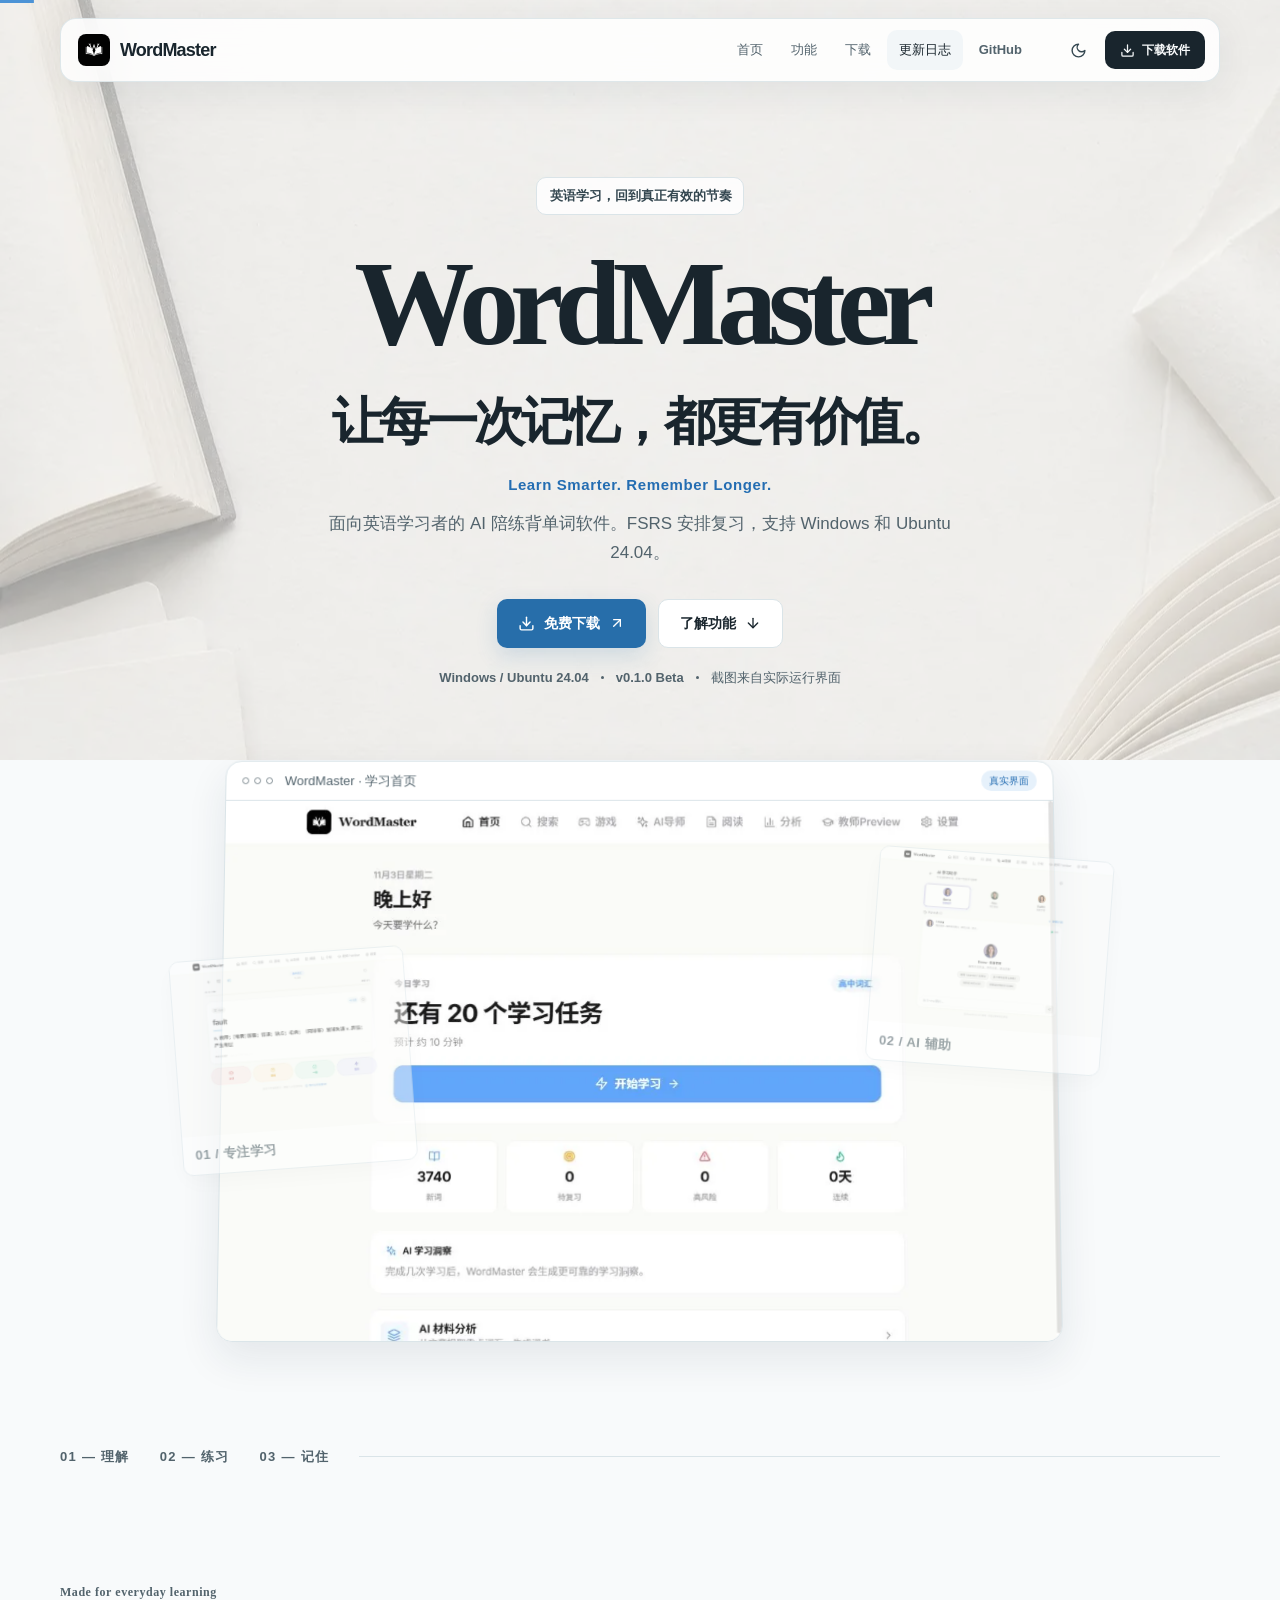
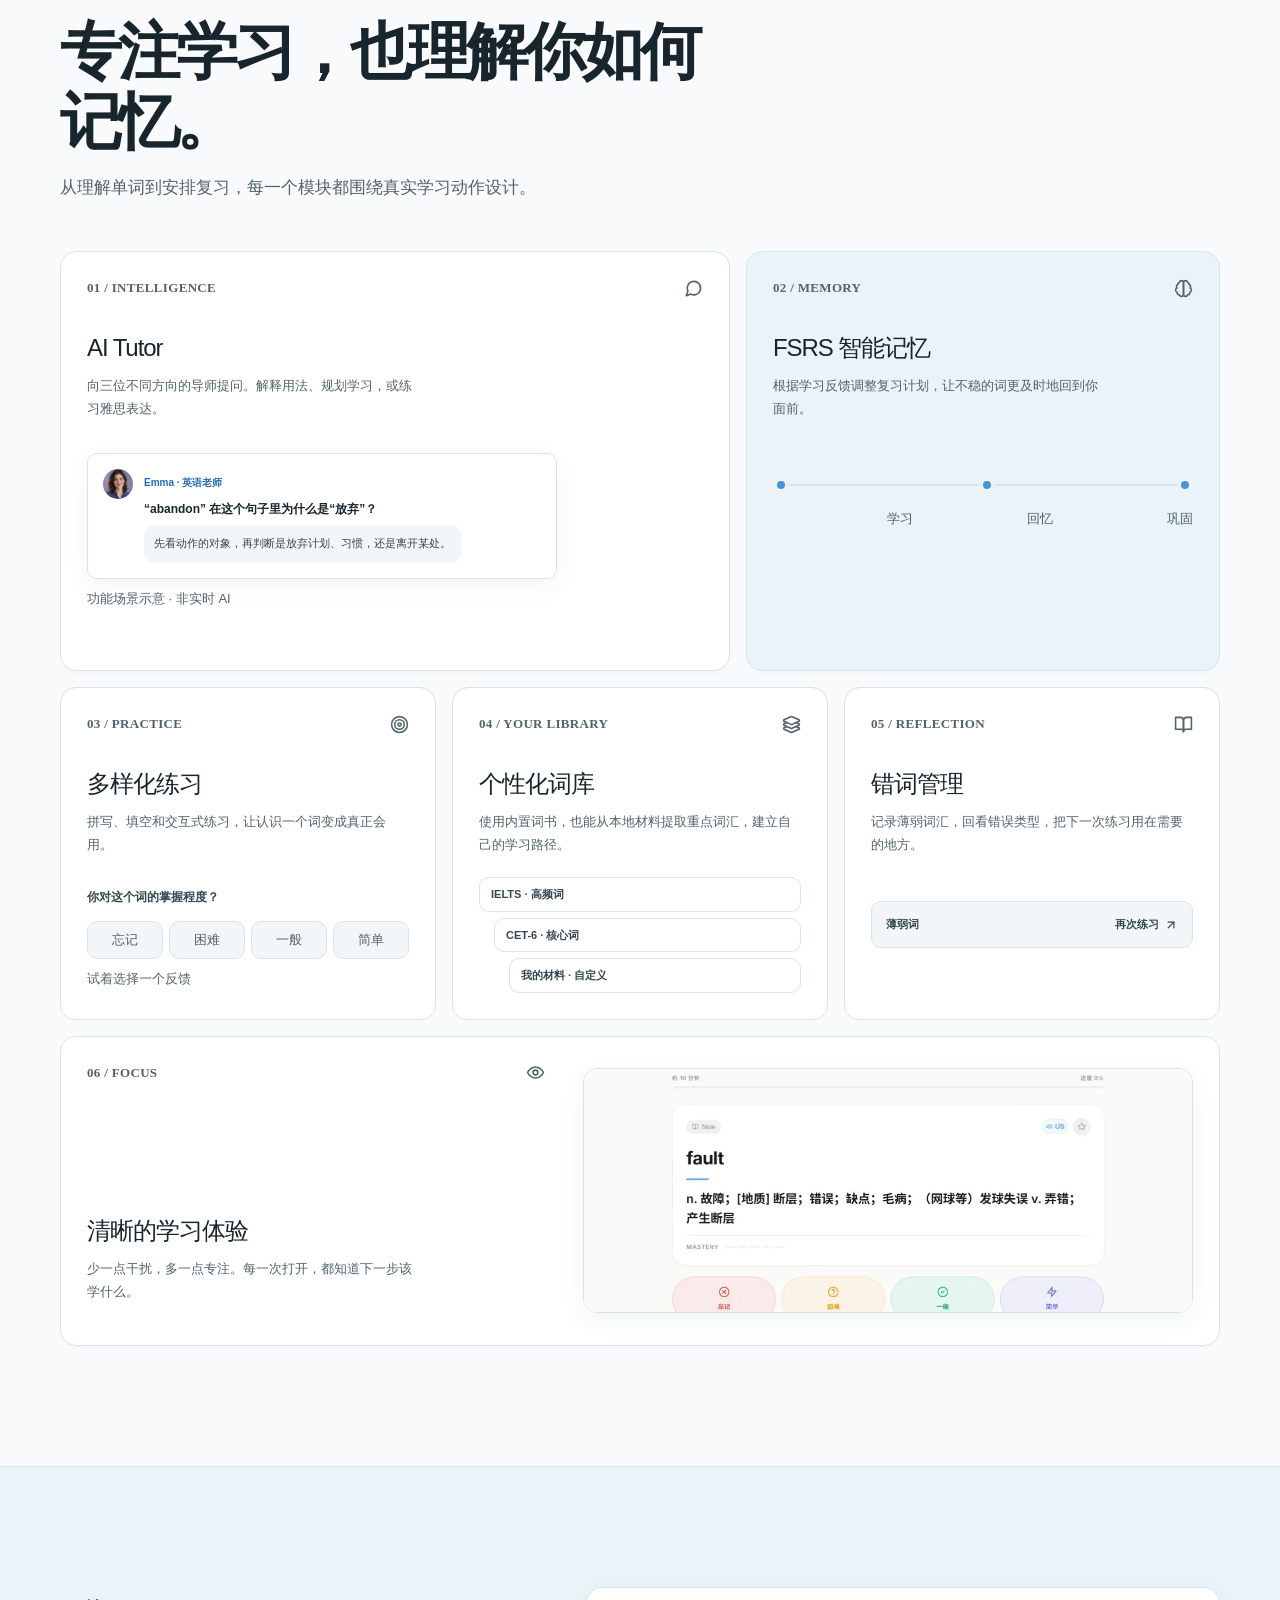
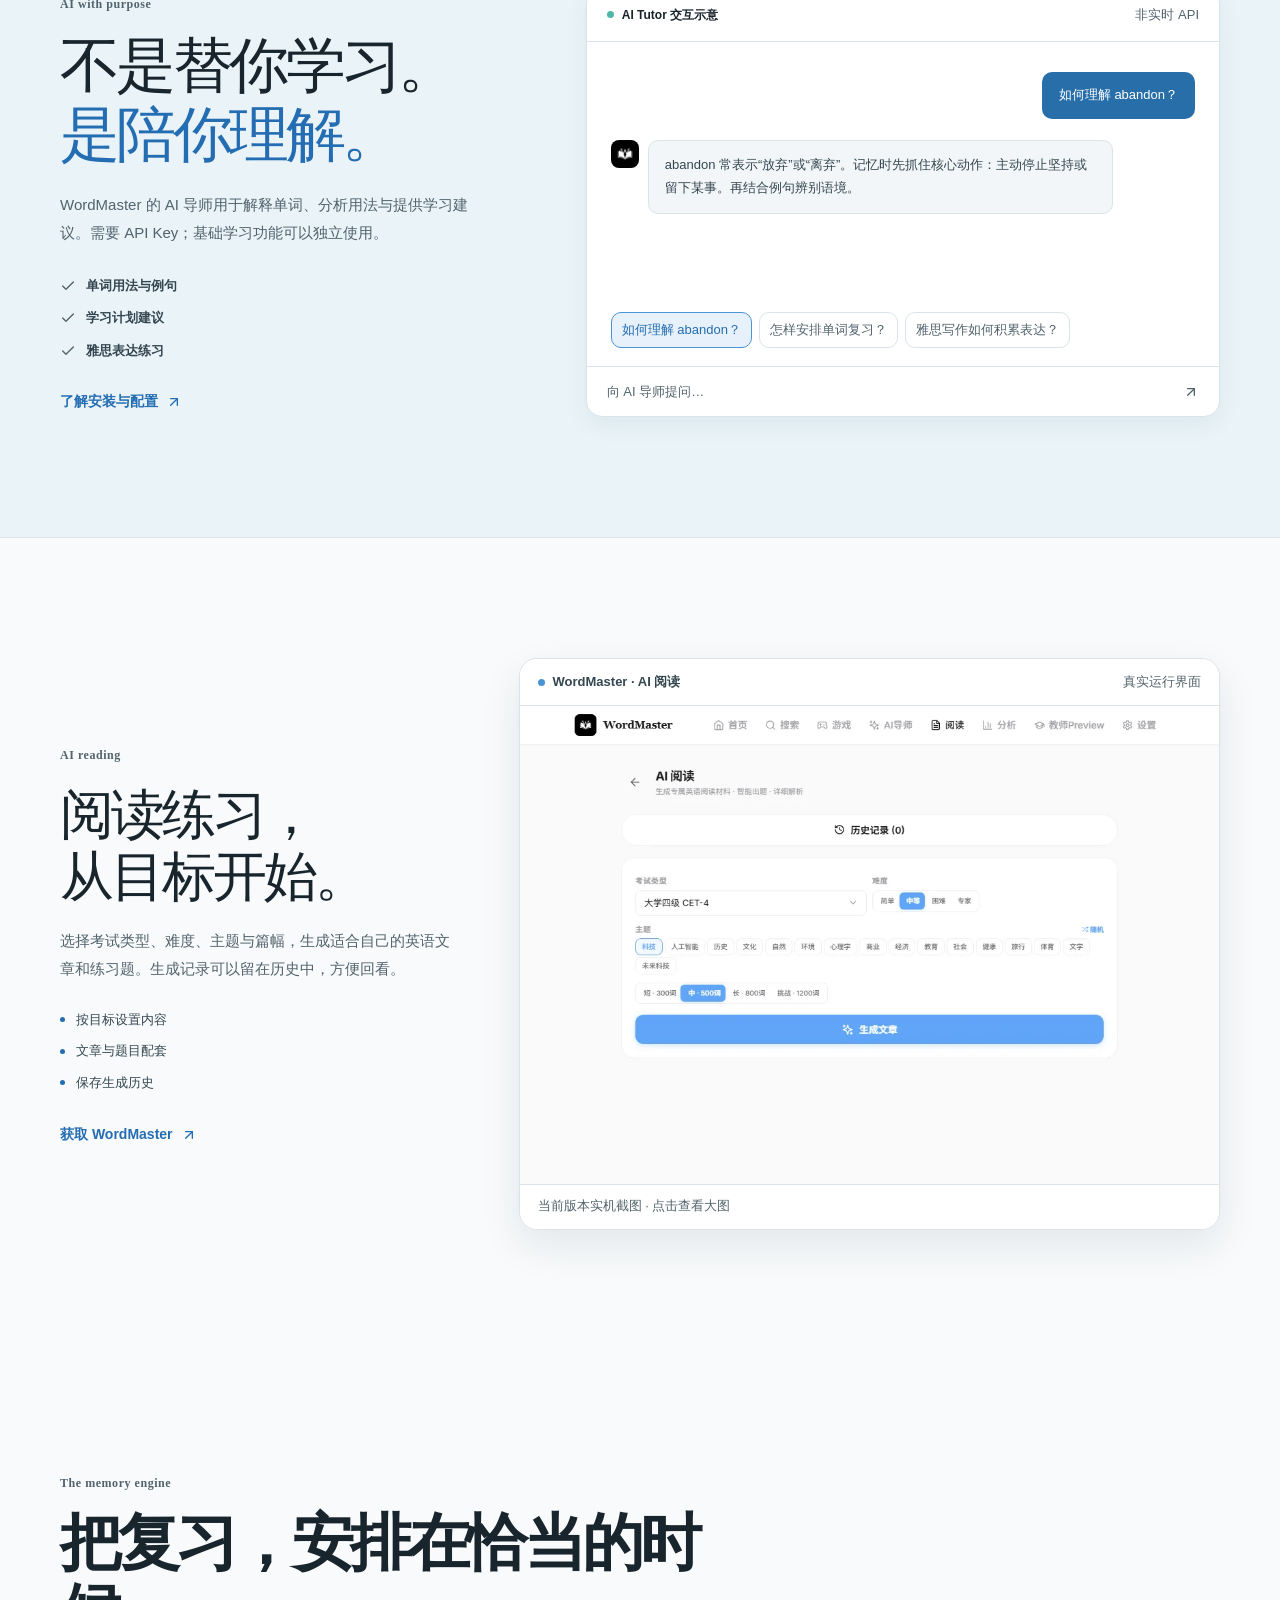
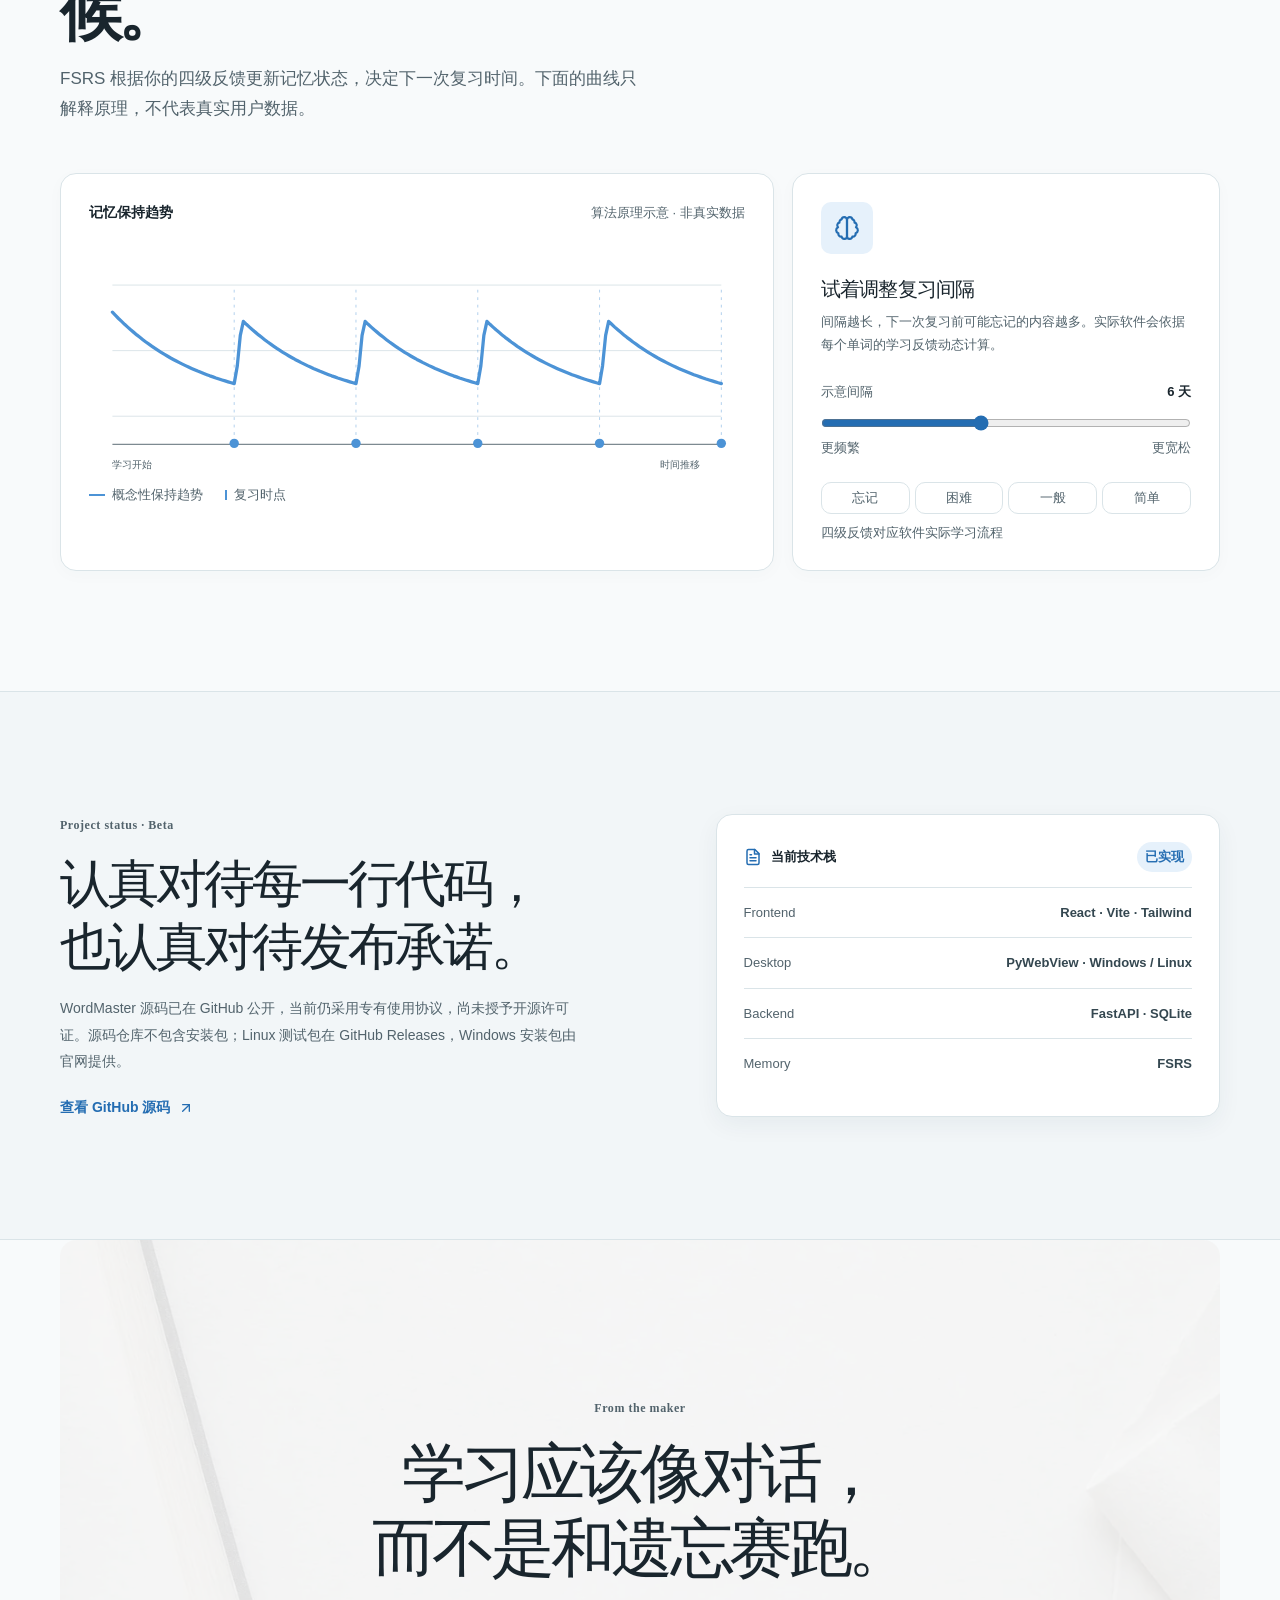
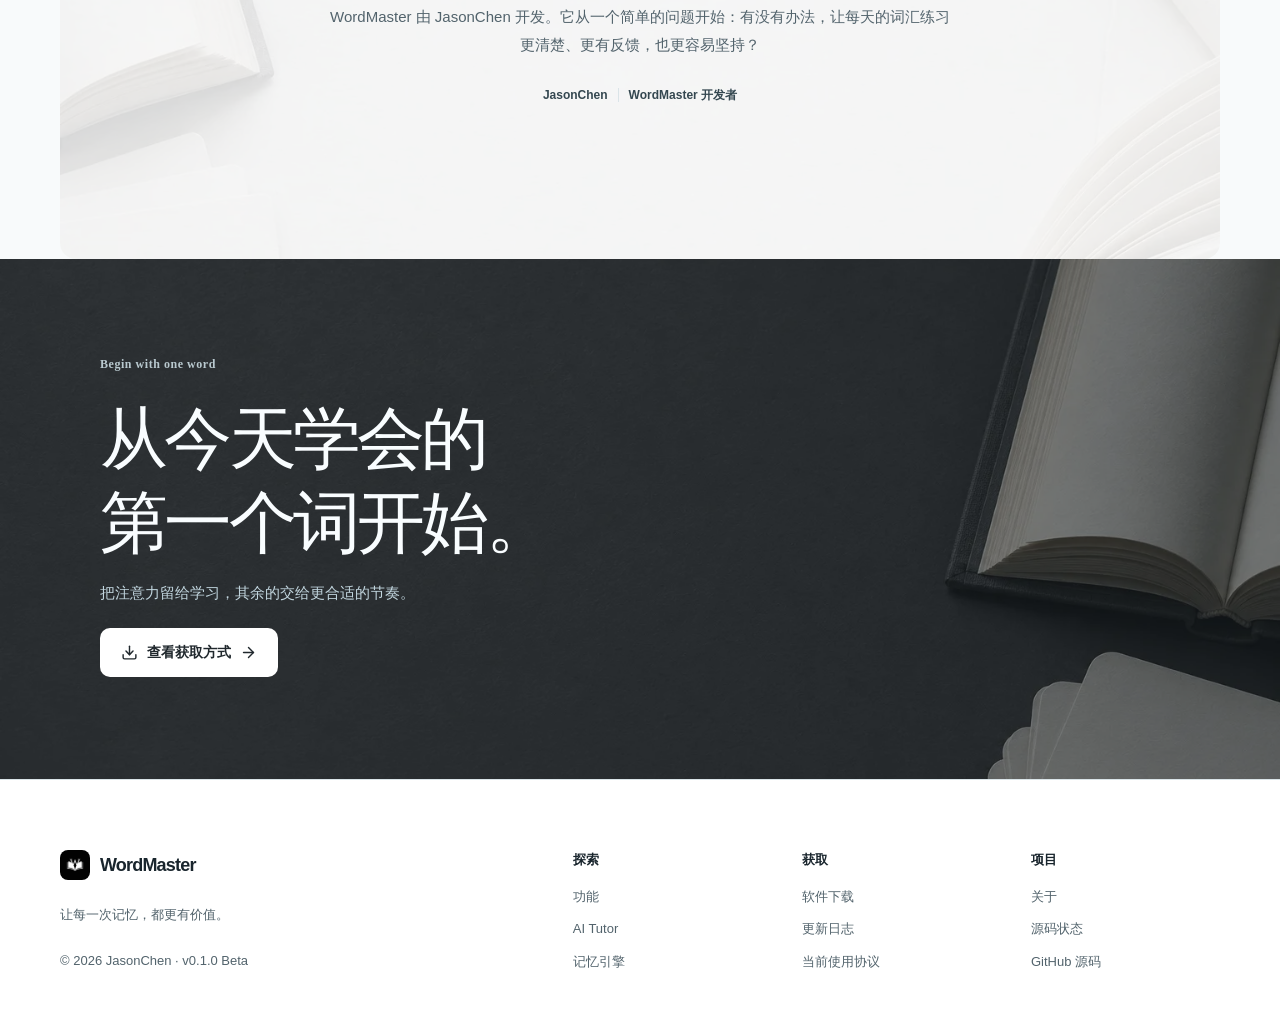
==== commit 6fa6730b: "Animate the WordMaster home title" ====
--- a/changelog/index.html
+++ b/changelog/index.html
@@ -6,6 +6,6 @@
   <meta property="og:type" content="website" /><meta property="og:title" content="WordMaster 更新日志" /><meta property="og:description" content="WordMaster Windows 与 Ubuntu 24.04 版本的更新记录。" /><meta property="og:image" content="https://jasonchen911.github.io/images/og-wordmaster.png" /><meta property="og:image:width" content="1200" /><meta property="og:image:height" content="630" />
   <meta name="twitter:card" content="summary_large_image" /><link rel="icon" type="image/svg+xml" href="/favicon.svg" /><link rel="icon" type="image/png" sizes="32x32" href="/favicon-32.png" />
   <title>更新日志 — WordMaster</title>
-  <script type="module" crossorigin src="/assets/main-DEJLnZ6P.js"></script>
-  <link rel="stylesheet" crossorigin href="/assets/main-B9yvqXuJ.css">
+  <script type="module" crossorigin src="/assets/main-Bmrztg8h.js"></script>
+  <link rel="stylesheet" crossorigin href="/assets/main-i1XJfgvr.css">
 <link rel="canonical" href="https://jasonchen911.github.io/changelog/" /><meta property="og:url" content="https://jasonchen911.github.io/changelog/" /></head><body><div id="root"><a class="skip-link" href="#main-content">跳到主要内容</a><div class="scroll-progress" aria-hidden="true" style="transform:scaleX(0)"></div><header class="site-header "><div class="nav-shell"><a class="brand" aria-label="WordMaster 首页" href="/"><img src="/images/wordmaster-logo.webp" alt="" width="32" height="32"/><span>WordMaster</span></a><nav class="desktop-nav" aria-label="主导航"><a class="" href="/">首页</a><a class="" href="/#features">功能</a><a class="" href="/download/">下载</a><a aria-current="page" class="nav-active" href="/changelog/">更新日志</a><a href="https://github.com/JasonChen911/WordMaster-V1.0" target="_blank" rel="noopener noreferrer">GitHub</a></nav><div class="nav-actions"><button class="theme-toggle" aria-label="切换深色模式" title="深色模式"><svg xmlns="http://www.w3.org/2000/svg" width="17" height="17" viewBox="0 0 24 24" fill="none" stroke="currentColor" stroke-width="2" stroke-linecap="round" stroke-linejoin="round" class="lucide lucide-moon "><path d="M12 3a6 6 0 0 0 9 9 9 9 0 1 1-9-9Z"></path></svg></button><a class="nav-download" href="/download/"><svg xmlns="http://www.w3.org/2000/svg" width="15" height="15" viewBox="0 0 24 24" fill="none" stroke="currentColor" stroke-width="2" stroke-linecap="round" stroke-linejoin="round" class="lucide lucide-download "><path d="M21 15v4a2 2 0 0 1-2 2H5a2 2 0 0 1-2-2v-4"></path><polyline points="7 10 12 15 17 10"></polyline><line x1="12" x2="12" y1="15" y2="3"></line></svg> 下载软件</a><button class="menu-toggle" aria-expanded="false" aria-label="打开导航菜单"><svg xmlns="http://www.w3.org/2000/svg" width="22" height="22" viewBox="0 0 24 24" fill="none" stroke="currentColor" stroke-width="2" stroke-linecap="round" stroke-linejoin="round" class="lucide lucide-menu "><line x1="4" x2="20" y1="12" y2="12"></line><line x1="4" x2="20" y1="6" y2="6"></line><line x1="4" x2="20" y1="18" y2="18"></line></svg></button></div></div></header><div id="main-content"><main style="opacity:1;transform:none"><!--$--><section class="changelog-page container"><div class=""><span class="eyebrow">Release notes</span><h1>每一步改进，<br/><em>都有迹可循。</em></h1><p>以下记录当前 Beta 构建中已经实现的功能，不包含尚未上线的计划。</p></div><div class="timeline"><div class="timeline-rail"></div><div class="release-entry"><div class="release-marker"></div><div class="release-meta"><span class="release-badge"><span></span> 当前构建</span><h2>v<!-- -->0.1.0<!-- --> Beta</h2><p><svg xmlns="http://www.w3.org/2000/svg" width="15" height="15" viewBox="0 0 24 24" fill="none" stroke="currentColor" stroke-width="2" stroke-linecap="round" stroke-linejoin="round" class="lucide lucide-clock3 "><circle cx="12" cy="12" r="10"></circle><polyline points="12 6 12 12 16.5 12"></polyline></svg> 本地版本配置读取</p></div><div class="release-groups"><div><h3>学习与记忆</h3><ul><li><svg xmlns="http://www.w3.org/2000/svg" width="16" height="16" viewBox="0 0 24 24" fill="none" stroke="currentColor" stroke-width="2" stroke-linecap="round" stroke-linejoin="round" class="lucide lucide-check "><path d="M20 6 9 17l-5-5"></path></svg><span>接入 FSRS 间隔重复，按四级反馈调整单词复习安排。</span></li><li><svg xmlns="http://www.w3.org/2000/svg" width="16" height="16" viewBox="0 0 24 24" fill="none" stroke="currentColor" stroke-width="2" stroke-linecap="round" stroke-linejoin="round" class="lucide lucide-check "><path d="M20 6 9 17l-5-5"></path></svg><span>在学习页解释为什么今天需要复习这个词。</span></li><li><svg xmlns="http://www.w3.org/2000/svg" width="16" height="16" viewBox="0 0 24 24" fill="none" stroke="currentColor" stroke-width="2" stroke-linecap="round" stroke-linejoin="round" class="lucide lucide-check "><path d="M20 6 9 17l-5-5"></path></svg><span>加入拼写、填空、游戏化练习和错词管理。</span></li></ul></div><div><h3>AI 辅助</h3><ul><li><svg xmlns="http://www.w3.org/2000/svg" width="16" height="16" viewBox="0 0 24 24" fill="none" stroke="currentColor" stroke-width="2" stroke-linecap="round" stroke-linejoin="round" class="lucide lucide-check "><path d="M20 6 9 17l-5-5"></path></svg><span>三位 AI 导师支持独立对话与本机历史记录。</span></li><li><svg xmlns="http://www.w3.org/2000/svg" width="16" height="16" viewBox="0 0 24 24" fill="none" stroke="currentColor" stroke-width="2" stroke-linecap="round" stroke-linejoin="round" class="lucide lucide-check "><path d="M20 6 9 17l-5-5"></path></svg><span>AI 阅读可保存生成的文章、题目与题型，并可逐条删除。</span></li><li><svg xmlns="http://www.w3.org/2000/svg" width="16" height="16" viewBox="0 0 24 24" fill="none" stroke="currentColor" stroke-width="2" stroke-linecap="round" stroke-linejoin="round" class="lucide lucide-check "><path d="M20 6 9 17l-5-5"></path></svg><span>从本地材料提取重点词汇，确认后生成词书。</span></li></ul></div><div><h3>桌面体验</h3><ul><li><svg xmlns="http://www.w3.org/2000/svg" width="16" height="16" viewBox="0 0 24 24" fill="none" stroke="currentColor" stroke-width="2" stroke-linecap="round" stroke-linejoin="round" class="lucide lucide-check "><path d="M20 6 9 17l-5-5"></path></svg><span>优化启动检测与前端资源校验。</span></li><li><svg xmlns="http://www.w3.org/2000/svg" width="16" height="16" viewBox="0 0 24 24" fill="none" stroke="currentColor" stroke-width="2" stroke-linecap="round" stroke-linejoin="round" class="lucide lucide-check "><path d="M20 6 9 17l-5-5"></path></svg><span>加入可选背景、深色模式和发音设置。</span></li><li><svg xmlns="http://www.w3.org/2000/svg" width="16" height="16" viewBox="0 0 24 24" fill="none" stroke="currentColor" stroke-width="2" stroke-linecap="round" stroke-linejoin="round" class="lucide lucide-check "><path d="M20 6 9 17l-5-5"></path></svg><span>提供 Windows 安装程序及 Ubuntu 24.04 x64 测试包。</span></li></ul></div></div></div></div><div class="changelog-actions"><a class="button button-primary" href="/download/">获取当前版本 <svg xmlns="http://www.w3.org/2000/svg" width="16" height="16" viewBox="0 0 24 24" fill="none" stroke="currentColor" stroke-width="2" stroke-linecap="round" stroke-linejoin="round" class="lucide lucide-arrow-up-right "><path d="M7 7h10v10"></path><path d="M7 17 17 7"></path></svg></a><a class="text-link" href="/"><svg xmlns="http://www.w3.org/2000/svg" width="15" height="15" viewBox="0 0 24 24" fill="none" stroke="currentColor" stroke-width="2" stroke-linecap="round" stroke-linejoin="round" class="lucide lucide-arrow-left "><path d="m12 19-7-7 7-7"></path><path d="M19 12H5"></path></svg> 返回首页</a></div></section><!--/$--></main></div><footer class="site-footer"><div class="container footer-grid"><div class="footer-brand"><a class="brand" href="/"><img src="/images/wordmaster-logo.webp" alt="" width="30" height="30"/><span>WordMaster</span></a><p>让每一次记忆，都更有价值。</p><small>© 2026 JasonChen · v0.1.0 Beta</small></div><div><strong>探索</strong><a href="/#features">功能</a><a href="/#intelligence">AI Tutor</a><a href="/#memory">记忆引擎</a></div><div><strong>获取</strong><a href="/download/">软件下载</a><a href="/changelog/">更新日志</a><a href="/license/">当前使用协议</a></div><div><strong>项目</strong><a href="/#about">关于</a><a href="/#source">源码状态</a><a href="https://github.com/JasonChen911/WordMaster-V1.0" target="_blank" rel="noopener noreferrer">GitHub 源码</a></div></div></footer></div></body></html>
--- a/assets/main-i1XJfgvr.css
+++ b/assets/main-i1XJfgvr.css
@@ -0,0 +1 @@
+*,:before,:after{--tw-border-spacing-x: 0;--tw-border-spacing-y: 0;--tw-translate-x: 0;--tw-translate-y: 0;--tw-rotate: 0;--tw-skew-x: 0;--tw-skew-y: 0;--tw-scale-x: 1;--tw-scale-y: 1;--tw-pan-x: ;--tw-pan-y: ;--tw-pinch-zoom: ;--tw-scroll-snap-strictness: proximity;--tw-gradient-from-position: ;--tw-gradient-via-position: ;--tw-gradient-to-position: ;--tw-ordinal: ;--tw-slashed-zero: ;--tw-numeric-figure: ;--tw-numeric-spacing: ;--tw-numeric-fraction: ;--tw-ring-inset: ;--tw-ring-offset-width: 0px;--tw-ring-offset-color: #fff;--tw-ring-color: rgb(59 130 246 / .5);--tw-ring-offset-shadow: 0 0 #0000;--tw-ring-shadow: 0 0 #0000;--tw-shadow: 0 0 #0000;--tw-shadow-colored: 0 0 #0000;--tw-blur: ;--tw-brightness: ;--tw-contrast: ;--tw-grayscale: ;--tw-hue-rotate: ;--tw-invert: ;--tw-saturate: ;--tw-sepia: ;--tw-drop-shadow: ;--tw-backdrop-blur: ;--tw-backdrop-brightness: ;--tw-backdrop-contrast: ;--tw-backdrop-grayscale: ;--tw-backdrop-hue-rotate: ;--tw-backdrop-invert: ;--tw-backdrop-opacity: ;--tw-backdrop-saturate: ;--tw-backdrop-sepia: ;--tw-contain-size: ;--tw-contain-layout: ;--tw-contain-paint: ;--tw-contain-style: }::backdrop{--tw-border-spacing-x: 0;--tw-border-spacing-y: 0;--tw-translate-x: 0;--tw-translate-y: 0;--tw-rotate: 0;--tw-skew-x: 0;--tw-skew-y: 0;--tw-scale-x: 1;--tw-scale-y: 1;--tw-pan-x: ;--tw-pan-y: ;--tw-pinch-zoom: ;--tw-scroll-snap-strictness: proximity;--tw-gradient-from-position: ;--tw-gradient-via-position: ;--tw-gradient-to-position: ;--tw-ordinal: ;--tw-slashed-zero: ;--tw-numeric-figure: ;--tw-numeric-spacing: ;--tw-numeric-fraction: ;--tw-ring-inset: ;--tw-ring-offset-width: 0px;--tw-ring-offset-color: #fff;--tw-ring-color: rgb(59 130 246 / .5);--tw-ring-offset-shadow: 0 0 #0000;--tw-ring-shadow: 0 0 #0000;--tw-shadow: 0 0 #0000;--tw-shadow-colored: 0 0 #0000;--tw-blur: ;--tw-brightness: ;--tw-contrast: ;--tw-grayscale: ;--tw-hue-rotate: ;--tw-invert: ;--tw-saturate: ;--tw-sepia: ;--tw-drop-shadow: ;--tw-backdrop-blur: ;--tw-backdrop-brightness: ;--tw-backdrop-contrast: ;--tw-backdrop-grayscale: ;--tw-backdrop-hue-rotate: ;--tw-backdrop-invert: ;--tw-backdrop-opacity: ;--tw-backdrop-saturate: ;--tw-backdrop-sepia: ;--tw-contain-size: ;--tw-contain-layout: ;--tw-contain-paint: ;--tw-contain-style: }*,:before,:after{box-sizing:border-box;border-width:0;border-style:solid;border-color:#e5e7eb}:before,:after{--tw-content: ""}html,:host{line-height:1.5;-webkit-text-size-adjust:100%;-moz-tab-size:4;-o-tab-size:4;tab-size:4;font-family:ui-sans-serif,system-ui,sans-serif,"Apple Color Emoji","Segoe UI Emoji",Segoe UI Symbol,"Noto Color Emoji";font-feature-settings:normal;font-variation-settings:normal;-webkit-tap-highlight-color:transparent}body{margin:0;line-height:inherit}hr{height:0;color:inherit;border-top-width:1px}abbr:where([title]){-webkit-text-decoration:underline dotted;text-decoration:underline dotted}h1,h2,h3,h4,h5,h6{font-size:inherit;font-weight:inherit}a{color:inherit;text-decoration:inherit}b,strong{font-weight:bolder}code,kbd,samp,pre{font-family:ui-monospace,SFMono-Regular,Menlo,Monaco,Consolas,Liberation Mono,Courier New,monospace;font-feature-settings:normal;font-variation-settings:normal;font-size:1em}small{font-size:80%}sub,sup{font-size:75%;line-height:0;position:relative;vertical-align:baseline}sub{bottom:-.25em}sup{top:-.5em}table{text-indent:0;border-color:inherit;border-collapse:collapse}button,input,optgroup,select,textarea{font-family:inherit;font-feature-settings:inherit;font-variation-settings:inherit;font-size:100%;font-weight:inherit;line-height:inherit;letter-spacing:inherit;color:inherit;margin:0;padding:0}button,select{text-transform:none}button,input:where([type=button]),input:where([type=reset]),input:where([type=submit]){-webkit-appearance:button;background-color:transparent;background-image:none}:-moz-focusring{outline:auto}:-moz-ui-invalid{box-shadow:none}progress{vertical-align:baseline}::-webkit-inner-spin-button,::-webkit-outer-spin-button{height:auto}[type=search]{-webkit-appearance:textfield;outline-offset:-2px}::-webkit-search-decoration{-webkit-appearance:none}::-webkit-file-upload-button{-webkit-appearance:button;font:inherit}summary{display:list-item}blockquote,dl,dd,h1,h2,h3,h4,h5,h6,hr,figure,p,pre{margin:0}fieldset{margin:0;padding:0}legend{padding:0}ol,ul,menu{list-style:none;margin:0;padding:0}dialog{padding:0}textarea{resize:vertical}input::-moz-placeholder,textarea::-moz-placeholder{opacity:1;color:#9ca3af}input::placeholder,textarea::placeholder{opacity:1;color:#9ca3af}button,[role=button]{cursor:pointer}:disabled{cursor:default}img,svg,video,canvas,audio,iframe,embed,object{display:block;vertical-align:middle}img,video{max-width:100%;height:auto}[hidden]:where(:not([hidden=until-found])){display:none}.container{width:100%}@media (min-width: 640px){.container{max-width:640px}}@media (min-width: 768px){.container{max-width:768px}}@media (min-width: 1024px){.container{max-width:1024px}}@media (min-width: 1280px){.container{max-width:1280px}}@media (min-width: 1536px){.container{max-width:1536px}}.sr-only{position:absolute;width:1px;height:1px;padding:0;margin:-1px;overflow:hidden;clip:rect(0,0,0,0);white-space:nowrap;border-width:0}.visible{visibility:visible}.table{display:table}.transition{transition-property:color,background-color,border-color,text-decoration-color,fill,stroke,opacity,box-shadow,transform,filter,backdrop-filter;transition-timing-function:cubic-bezier(.4,0,.2,1);transition-duration:.15s}:root{font-family:Aptos,Segoe UI,PingFang SC,Microsoft YaHei,sans-serif;color-scheme:light;--bg: #f8fafb;--surface: #fff;--surface-soft: #f2f6f8;--surface-blue: #e9f3f8;--ink: #19252d;--ink-soft: #344750;--text-muted: #52636c;--muted: var(--text-muted);--muted-faint: var(--text-muted);--line: #dae4e8;--blue: #4c93d6;--blue-dark: #246db2;--blue-soft: #e6f1fb;--radius-sm: 6px;--radius-md: 10px;--radius-lg: 16px;--space-1: 4px;--space-2: 8px;--space-3: 12px;--space-4: 16px;--space-6: 24px;--space-8: 32px;--header: rgba(255,255,255,.85);--shadow: 0 8px 24px rgba(25,49,67,.055);--shadow-large: 0 16px 40px rgba(25,49,67,.09);background:var(--bg)}html[data-theme=dark]{color-scheme:dark;--bg: #10171b;--surface: #182126;--surface-soft: #1e2a30;--surface-blue: #1c303c;--ink: #eff6f8;--ink-soft: #cedde3;--text-muted: #a8b6bd;--muted: var(--text-muted);--muted-faint: var(--text-muted);--line: #324249;--blue: #8ac5f6;--blue-dark: #a8d9ff;--blue-soft: #203a4b;--header: rgba(24,33,38,.88);--shadow: 0 8px 24px rgba(0,0,0,.16);--shadow-large: 0 16px 40px rgba(0,0,0,.24)}*,*:before,*:after{box-sizing:border-box}html{scroll-behavior:smooth;scroll-padding-top:110px}body{margin:0;min-width:320px;background:var(--bg);color:var(--ink);transition:background-color .3s,color .3s}button,input{font:inherit}button{border:0}a{color:inherit;text-decoration:none}img{max-width:100%}::-moz-selection{background:#a6d4ef;color:#163449}::selection{background:#a6d4ef;color:#163449}:focus-visible{outline:3px solid var(--blue);outline-offset:3px}.container{width:min(1160px,calc(100% - 64px));margin-inline:auto}.skip-link{position:fixed;z-index:110;top:-80px;left:20px;background:var(--surface);color:var(--ink);padding:11px 18px;border-radius:12px}.skip-link:focus{top:12px}.scroll-progress{position:fixed;top:0;left:0;right:0;height:3px;z-index:105;background:var(--blue);transform-origin:left}.site-header{position:fixed;z-index:100;top:18px;width:100%;padding:0 22px;pointer-events:none}.nav-shell{pointer-events:auto;width:min(1160px,100%);height:64px;margin:auto;padding:0 14px 0 17px;display:flex;align-items:center;gap:25px;background:var(--header);border:1px solid color-mix(in srgb,var(--line) 88%,transparent);border-radius:19px;box-shadow:0 8px 40px #112b3a12;backdrop-filter:blur(20px);-webkit-backdrop-filter:blur(20px);transition:box-shadow .25s,background-color .25s,transform .25s}.site-header.is-scrolled .nav-shell{box-shadow:0 14px 50px #112b3a26}.brand{display:inline-flex;align-items:center;gap:10px;white-space:nowrap;color:var(--ink);font-size:18px;font-weight:720;letter-spacing:-.045em}.brand img{border-radius:8px;display:block}.desktop-nav{display:flex;align-items:center;justify-content:center;gap:4px;margin-left:auto}.desktop-nav a,.nav-unavailable{padding:10px 12px;border-radius:10px;color:var(--muted);font-size:13px;font-weight:550;transition:color .2s,background-color .2s}.desktop-nav a:hover,.desktop-nav .nav-active{color:var(--ink);background:var(--surface-soft)}.nav-unavailable{opacity:.8;cursor:default}.nav-unavailable small{font-size:9px;color:var(--blue-dark);margin-left:2px}.nav-actions{display:flex;align-items:center;gap:8px}.theme-toggle,.menu-toggle{display:grid;place-items:center;width:38px;height:38px;cursor:pointer;color:var(--ink-soft);background:transparent;border-radius:10px;transition:background-color .2s,transform .2s}.theme-toggle:hover,.menu-toggle:hover{background:var(--surface-soft)}.theme-toggle:active,.menu-toggle:active{transform:scale(.94)}.nav-download{height:38px;padding:0 15px;display:inline-flex;align-items:center;gap:7px;background:var(--ink);color:var(--bg);border-radius:10px;font-size:12px;font-weight:650;transition:transform .2s,opacity .2s}.nav-download:hover{transform:translateY(-2px);opacity:.88}.menu-toggle,.mobile-nav{display:none}.eyebrow{display:inline-flex;align-items:center;color:var(--blue-dark);font-family:Georgia,Times New Roman,serif;font-size:12px;font-weight:600;letter-spacing:.045em;text-transform:none}.section{padding-block:120px}.section-heading{max-width:680px;margin-bottom:48px}.section-heading h2{margin:14px 0 16px;font-size:clamp(38px,5vw,62px);letter-spacing:-.065em;line-height:1.13;font-weight:720}.section-heading p{max-width:590px;color:var(--muted);font-size:17px;line-height:1.8}.button{display:inline-flex;align-items:center;justify-content:center;gap:9px;min-height:49px;padding:0 21px;border-radius:12px;font-size:14px;font-weight:650;transition:transform .2s,box-shadow .2s,background-color .2s}.button:hover{transform:translateY(-3px)}.button:active{transform:translateY(1px) scale(.985)}.button-primary{background:#276eaa;color:#fff;box-shadow:0 8px 22px #286fab29}.button-primary:hover{background:#1e6199;box-shadow:0 13px 25px #286fab38}.button-secondary{background:var(--surface);color:var(--ink);border:1px solid var(--line)}.button-secondary:hover{box-shadow:var(--shadow)}.text-link{display:inline-flex;gap:8px;align-items:center;color:var(--blue-dark);font-size:14px;font-weight:700}.text-link svg{transition:transform .2s}.text-link:hover svg{transform:translate(2px,-2px)}.hero{position:relative;padding-top:177px;overflow:hidden}.hero-wash{position:absolute;inset:0 0 auto;height:760px;pointer-events:none;background:url(/images/background-paper.webp) center / cover no-repeat;opacity:.38}html[data-theme=dark] .hero-wash{background-image:url(/images/background-library-dark.webp);opacity:.3}.hero-content{position:relative;text-align:center}.hero-kicker{width:-moz-fit-content;width:fit-content;margin:0 auto 24px;display:flex;align-items:center;gap:9px;padding:8px 11px 8px 13px;border:1px solid var(--line);border-radius:100px;background:var(--header);box-shadow:0 5px 20px #3868800d;color:var(--ink-soft);font-size:11px;font-weight:650}.kicker-dot,.release-badge>span{width:6px;height:6px;border-radius:50%;background:#4fb7a5;box-shadow:0 0 0 3px #4fb7a521}.hero h1{margin:0;font-family:Georgia,Times New Roman,serif;font-size:clamp(65px,9.4vw,132px);line-height:1.08;letter-spacing:-.075em;font-weight:600}.hero-type{position:relative;white-space:nowrap}@media (prefers-reduced-motion: no-preference){.hero-type>span{animation:hero-type-key 1ms step-end var(--hero-key) both}.hero-type>span:last-child{position:relative}.hero-type>span:last-child:after{content:"";position:absolute;inset-inline-end:-.11em;top:22%;width:.018em;height:.68em;background:currentColor;animation:hero-type-caret .68s step-end both}}@keyframes hero-type-key{0%{opacity:0}to{opacity:1}}@keyframes hero-type-caret{0%,55%{opacity:1}32%,to{opacity:0}}.hero-title-cn{margin:22px 0 0;font-size:clamp(27px,4vw,52px);letter-spacing:-.07em;font-weight:680;line-height:1.25}.hero-tagline{margin:20px 0 0;color:var(--blue-dark);font-size:15px;font-weight:670;letter-spacing:.04em}.hero-description{margin:13px auto 0;max-width:630px;color:var(--muted);font-size:17px;line-height:1.7}.hero-actions{display:flex;justify-content:center;gap:12px;margin-top:31px}.hero-proof{display:flex;align-items:center;justify-content:center;gap:12px;margin-top:20px;color:var(--muted-faint);font-size:11px;font-weight:550}.hero-proof span{width:3px;height:3px;background:var(--muted-faint);border-radius:50%}.hero-stage{position:relative;height:690px;margin:70px auto 0;max-width:1060px}.hero-main-window{width:79%;margin:0 auto;transform:perspective(1300px) rotateX(3deg)}.app-window{overflow:hidden;border:1px solid var(--line);border-radius:17px;background:var(--surface);box-shadow:var(--shadow-large)}.window-bar{height:40px;display:flex;align-items:center;gap:12px;padding:0 16px;border-bottom:1px solid var(--line);color:var(--muted);font-size:11px}.window-dots{display:flex;gap:5px}.window-dots i{width:7px;height:7px;border:1px solid var(--muted-faint);border-radius:50%;opacity:.7}.window-chip{margin-left:auto;color:var(--blue-dark);background:var(--blue-soft);padding:3px 8px;border-radius:99px;font-size:10px}.hero-main-window img{display:block;width:100%;height:540px;-o-object-fit:cover;object-fit:cover;-o-object-position:top center;object-position:top center}.hero-float{position:absolute;width:235px;overflow:hidden;border-radius:13px;background:var(--surface);border:1px solid var(--line);box-shadow:0 22px 65px #19384a30;text-align:left}.hero-float img{width:100%;height:175px;-o-object-fit:cover;object-fit:cover;-o-object-position:top center;object-position:top center;display:block}.hero-float span{display:block;padding:9px 12px;color:var(--ink-soft);font-size:10px;font-weight:650;letter-spacing:.04em}.hero-float-study{left:-5px;top:190px;transform:rotate(-11deg);transform-origin:85% 85%}.hero-float-tutor{right:-8px;top:90px;transform:rotate(11deg);transform-origin:15% 85%}.editorial-line{display:flex;align-items:center;gap:30px;color:var(--muted-faint);font-size:11px;font-weight:650;letter-spacing:.1em}.editorial-line div{flex:1;height:1px;background:var(--line)}.features-section{padding-top:112px}.bento{display:grid;grid-template-columns:repeat(12,1fr);gap:16px}.feature-card{position:relative;overflow:hidden;min-height:316px;padding:26px;border:1px solid var(--line);border-radius:23px;background:var(--surface);box-shadow:0 2px 4px #1a3b4e04;transition:transform .28s,box-shadow .28s,border-color .28s}.feature-card:hover{transform:translateY(-5px);box-shadow:var(--shadow);border-color:color-mix(in srgb,var(--blue) 40%,var(--line))}.feature-top{display:flex;align-items:center;justify-content:space-between;color:var(--blue-dark)}.feature-number{font-family:Georgia,Times New Roman,serif;font-size:11px;font-weight:600;letter-spacing:.025em}.feature-body{position:relative;z-index:1;max-width:390px}.feature-body h3{margin:32px 0 9px;color:var(--ink);font-size:24px;letter-spacing:-.045em}.feature-body p{margin:0;max-width:330px;color:var(--muted);font-size:13px;line-height:1.75}.feature-tutor{grid-column:span 7;min-height:420px;background:var(--surface)}.feature-memory{grid-column:span 5;min-height:420px;background:var(--surface-blue)}.feature-practice,.feature-books,.feature-mistakes{grid-column:span 4}.feature-focus{grid-column:span 12;min-height:310px;display:grid;grid-template-columns:minmax(0,.75fr) minmax(0,1fr);gap:38px;align-items:stretch}.feature-focus-copy{display:flex;flex-direction:column;justify-content:space-between;min-width:0;padding-bottom:15px}.feature-focus .feature-body h3{margin-top:12px}.feature-focus-visual{display:flex;align-items:center;min-width:0}.feature-focus-visual img{display:block;width:100%;height:245px;-o-object-fit:cover;object-fit:cover;-o-object-position:center 30%;object-position:center 30%;border-radius:14px;border:1px solid var(--line);box-shadow:var(--shadow)}.mini-conversation{display:flex;gap:11px;width:94%;max-width:470px;margin-top:33px;padding:15px;border-radius:16px;background:var(--surface);border:1px solid var(--line);box-shadow:0 12px 35px #37678114;text-align:left}.mini-person{flex:0 0 30px;width:30px;height:30px;overflow:hidden;border-radius:50%}.mini-person img{width:100%;height:100%;-o-object-fit:cover;object-fit:cover;-o-object-position:center;object-position:center}.mini-conversation small{color:var(--blue-dark);font-weight:750;font-size:10px}.mini-conversation p{margin:7px 0;color:var(--ink);font-size:12px;font-weight:600}.mini-answer{padding:10px;color:var(--ink-soft);background:var(--surface-soft);border-radius:10px;font-size:11px;line-height:1.6}.demo-label{display:block;margin-top:10px;color:var(--muted-faint);font-size:10px}.memory-mini{position:relative;display:flex;justify-content:space-between;margin-top:54px;padding-top:35px;color:var(--muted);font-size:10px}.memory-mini:before{content:"";position:absolute;top:10px;left:0;right:0;height:2px;background:var(--line)}.memory-mini span:before{content:"";position:absolute;top:3px;width:16px;height:16px;border:4px solid var(--surface-blue);border-radius:50%;background:var(--blue)}.memory-mini span:nth-of-type(1):before{left:0}.memory-mini span:nth-of-type(2):before{left:49%}.memory-mini span:nth-of-type(3):before{right:0}.practice-demo{margin-top:28px}.practice-demo>span{color:var(--ink-soft);font-size:12px;font-weight:650}.practice-demo>div{display:flex;gap:6px;margin-top:13px}.practice-demo button{flex:1;padding:8px 2px;border-radius:10px;background:var(--surface-soft);border:1px solid var(--line);color:var(--muted);font-size:11px;cursor:pointer;transition:transform .2s,background-color .2s}.practice-demo button:hover{transform:translateY(-2px)}.practice-demo button.selected{color:#fff;background:#276eaa;border-color:#276eaa}.practice-demo small{display:block;margin-top:10px;color:var(--muted-faint);font-size:10px}.feature-books{background:var(--surface)}.book-stack{display:grid;gap:6px;margin-top:21px}.book-stack span{display:block;padding:8px 11px;border:1px solid var(--line);background:var(--surface);color:var(--ink-soft);font-size:11px;font-weight:650;border-radius:9px}.book-stack span:nth-child(2){margin-left:15px}.book-stack span:nth-child(3){margin-left:30px}.feature-mistakes{background:#fbf8f5}html[data-theme=dark] .feature-mistakes{background:#262321}.mistake-visual{display:flex;justify-content:space-between;margin-top:45px;padding:14px;border:1px solid #eadfd6;border-radius:12px;color:#9a7158;background:#ffffff91;font-size:11px;font-weight:650}html[data-theme=dark] .mistake-visual{background:#2b2724;border-color:#483c35;color:#dcb89d}.mistake-visual span:last-child{display:inline-flex;gap:5px;align-items:center}.intelligence-section{background:var(--surface-blue);border-block:1px solid var(--line)}.intelligence-grid{display:grid;grid-template-columns:.82fr 1.18fr;gap:85px;align-items:center}.intelligence-copy h2{margin:16px 0 22px;font-size:clamp(38px,4.7vw,63px);line-height:1.15;letter-spacing:-.06em}.intelligence-copy h2 em,.subpage-hero h1 em,.changelog-page h1 em{color:var(--blue-dark);font-style:normal}.intelligence-copy>p{max-width:410px;color:var(--muted);font-size:15px;line-height:1.85}.ai-bullets{display:grid;gap:13px;margin:29px 0}.ai-bullets span{display:flex;align-items:center;gap:10px;font-size:13px;font-weight:600;color:var(--ink-soft)}.ai-bullets svg{color:var(--blue-dark)}.ai-demo{overflow:hidden;border:1px solid var(--line);border-radius:22px;background:var(--surface);box-shadow:var(--shadow-large)}.demo-window-top{display:flex;justify-content:space-between;padding:17px 20px;border-bottom:1px solid var(--line);color:var(--muted);font-size:10px}.demo-window-title{display:flex;align-items:center;gap:8px;color:var(--ink);font-weight:700;font-size:12px}.demo-status{width:7px;height:7px;border-radius:50%;background:#4fb7a5}.demo-chat{min-height:270px;padding:30px 24px 15px;display:flex;flex-direction:column;gap:21px}.demo-message{width:-moz-fit-content;width:fit-content;max-width:86%;font-size:13px;line-height:1.75}.demo-message.user{align-self:flex-end;padding:12px 17px;border-radius:15px 15px 4px;background:#286fa9;color:#fff}.demo-message.assistant{display:flex;gap:9px;align-items:start}.demo-message.assistant img{border-radius:8px;flex-shrink:0}.demo-message.assistant p{margin:0;padding:13px 16px;background:var(--surface-soft);border:1px solid var(--line);border-radius:4px 15px 15px;color:var(--ink-soft)}.demo-prompts{display:flex;flex-wrap:wrap;gap:7px;padding:0 24px 18px}.demo-prompts button{padding:7px 10px;border-radius:100px;border:1px solid var(--line);background:var(--surface);color:var(--muted);font-size:10px;cursor:pointer;transition:background .2s,color .2s,transform .2s}.demo-prompts button:hover{transform:translateY(-2px)}.demo-prompts button[aria-pressed=true]{background:var(--blue-soft);color:var(--blue-dark);border-color:var(--blue)}.demo-input{display:flex;align-items:center;justify-content:space-between;padding:15px 20px;border-top:1px solid var(--line);color:var(--muted-faint);font-size:11px}.reading-section{display:grid;grid-template-columns:.72fr 1.28fr;gap:64px;align-items:center}.reading-copy h2{margin:17px 0 19px;font-size:clamp(37px,4.2vw,55px);line-height:1.17;letter-spacing:-.055em}.reading-copy>p{max-width:410px;color:var(--muted);font-size:15px;line-height:1.85}.reading-points{display:grid;gap:12px;margin:27px 0 30px;color:var(--ink-soft);font-size:13px}.reading-points span{display:flex;align-items:center;gap:11px}.reading-points span:before{content:"";width:5px;height:5px;flex:none;border-radius:50%;background:var(--blue-dark)}.reading-preview{overflow:hidden;border:1px solid var(--line);border-radius:18px;background:#f9f9f9;box-shadow:var(--shadow-large)}.reading-preview-bar{display:flex;align-items:center;justify-content:space-between;gap:12px;padding:13px 18px;border-bottom:1px solid var(--line);background:var(--surface);color:var(--muted);font-size:11px}.reading-preview-bar span:first-child{display:inline-flex;align-items:center;gap:8px;color:var(--ink-soft);font-weight:650}.reading-preview-bar i{width:7px;height:7px;border-radius:50%;background:var(--blue)}.reading-preview a{display:block;overflow:hidden}.reading-preview img{display:block;width:100%;height:auto;transition:transform .35s ease}.reading-preview a:hover img{transform:scale(1.025)}.reading-preview>p{margin:0;padding:11px 18px 13px;border-top:1px solid var(--line);background:var(--surface);color:var(--muted-faint);font-size:10px}.memory-section .section-heading{max-width:750px}.memory-layout{display:grid;grid-template-columns:1.25fr .75fr;gap:18px}.chart-panel,.memory-controls{min-height:392px;padding:28px;background:var(--surface);border:1px solid var(--line);border-radius:23px;box-shadow:0 4px 17px #1e415306}.chart-header{display:flex;justify-content:space-between;align-items:center;color:var(--ink);font-size:14px;font-weight:700}.chart-disclaimer{color:var(--muted-faint);font-size:10px;font-weight:500}.chart-panel svg{width:100%;height:250px;margin-top:12px;overflow:visible}.chart-grid line{stroke:var(--line);stroke-width:1}.chart-grid line:last-child{stroke:var(--muted-faint)}.chart-panel svg text{fill:var(--muted-faint);font-size:11px}.review-marker{stroke:var(--blue);stroke-dasharray:3 5;opacity:.45}.chart-legend{display:flex;gap:22px;color:var(--muted);font-size:10px}.chart-legend span{display:inline-flex;align-items:center;gap:7px}.chart-legend i{width:16px;height:2px;background:var(--blue);display:inline-block}.chart-legend span:last-child i{height:10px;width:2px}.control-icon{width:52px;height:52px;display:grid;place-items:center;background:var(--blue-soft);color:var(--blue-dark);border-radius:14px}.memory-controls h3{margin:20px 0 7px;font-size:20px;letter-spacing:-.04em}.memory-controls p{color:var(--muted);font-size:12px;line-height:1.75}.memory-controls label{display:flex;justify-content:space-between;margin-top:26px;font-size:11px;color:var(--muted)}.memory-controls label strong{color:var(--ink)}.memory-controls input[type=range]{width:100%;margin:13px 0 4px;accent-color:var(--blue-dark);cursor:pointer}.range-ends{display:flex;justify-content:space-between;color:var(--muted-faint);font-size:10px}.grade-row{display:flex;justify-content:space-between;gap:5px;margin-top:25px}.grade-row span{flex:1;text-align:center;padding:5px 0;border:1px solid var(--line);border-radius:7px;color:var(--muted);font-size:10px}.memory-controls small{display:block;margin-top:9px;color:var(--muted-faint);font-size:10px}.source-section{background:var(--surface-soft);border-block:1px solid var(--line)}.source-grid{display:grid;grid-template-columns:1fr .9fr;gap:95px;align-items:center}.source-grid h2{margin:17px 0;font-size:clamp(35px,4vw,54px);line-height:1.22;letter-spacing:-.06em}.source-grid p{max-width:520px;color:var(--muted);font-size:14px;line-height:1.9}.source-grid .text-link{margin-top:22px}.stack-panel{padding:27px;background:var(--surface);border:1px solid var(--line);border-radius:21px;box-shadow:var(--shadow)}.stack-head{display:flex;align-items:center;gap:9px;color:var(--ink);font-size:13px;font-weight:700;margin-bottom:15px}.stack-head svg{color:var(--blue-dark)}.stack-head span{margin-left:auto;color:var(--blue-dark);font-size:10px;background:var(--blue-soft);padding:5px 8px;border-radius:99px}.stack-panel>div:not(:first-child){display:flex;justify-content:space-between;gap:10px;padding:15px 0;border-top:1px solid var(--line);font-size:12px}.stack-panel>div:not(:first-child) span{color:var(--muted)}.stack-panel>div:not(:first-child) strong{font-weight:650;color:var(--ink-soft)}.about-section{padding-block:155px;text-align:center}.about-section h2{margin:17px auto;font-size:clamp(38px,5vw,66px);line-height:1.17;letter-spacing:-.07em}.about-section p{max-width:620px;margin:0 auto;color:var(--muted);line-height:1.85;font-size:15px}.about-signature{display:flex;justify-content:center;align-items:center;gap:10px;margin-top:28px;color:var(--ink-soft);font-size:12px;font-weight:700}.about-signature i{width:1px;height:14px;background:var(--line)}.closing-cta{padding:92px 0 102px;background:#203c4a;color:#f9fdff;text-align:left}.closing-cta .container{max-width:1080px}.closing-cta .eyebrow{color:#b8d4df}.closing-cta h2{max-width:780px;margin:22px 0 16px;font-size:clamp(42px,5.3vw,68px);font-weight:560;line-height:1.24;letter-spacing:-.055em}.closing-cta p{color:#c1d5de;font-size:15px}.button-light{margin-top:24px;background:#fff;color:#1e4053}.button-light:hover{box-shadow:0 12px 35px #0000002e}.subpage-hero{padding-top:180px;padding-bottom:62px}.subpage-hero h1,.changelog-page h1{margin:17px 0 18px;font-size:clamp(52px,7vw,92px);letter-spacing:-.075em;line-height:1.08}.subpage-hero p,.changelog-page>div:first-child>p{color:var(--muted);font-size:17px}.subpage-hero h1{font-size:clamp(38px,5vw,64px);line-height:1.18;letter-spacing:-.055em}.download-section{margin-bottom:65px}.download-card{display:flex;align-items:center;justify-content:space-between;gap:30px;padding:40px;background:var(--surface);border:1px solid var(--line);border-radius:25px;box-shadow:var(--shadow-large)}.download-card-main{display:flex;align-items:center;gap:22px}.download-icon{width:76px;height:76px;display:grid;place-items:center;border-radius:18px;background:var(--surface-soft)}.download-icon img{border-radius:11px}.release-badge{display:inline-flex;align-items:center;gap:9px;color:var(--blue-dark);background:var(--blue-soft);padding:6px 10px;border-radius:99px;font-size:10px;font-weight:700}.download-card h2{margin:10px 0 4px;font-size:31px;letter-spacing:-.055em}.download-card h2 span{color:var(--muted);font-weight:500}.download-card p{margin:0;color:var(--muted);font-size:12px}.download-card-action{display:grid;justify-items:end;gap:11px}.download-card-action small{color:var(--muted-faint);font-size:10px}.release-note{display:flex;align-items:center;gap:10px;margin:15px 4px 0;color:var(--muted);font-size:11px}.release-note svg{color:var(--blue-dark)}.download-options{display:flex;flex-wrap:wrap;justify-content:flex-end;gap:10px}.download-card-action small strong{color:var(--ink);font-size:12px;letter-spacing:.04em}.download-details{display:grid;grid-template-columns:repeat(2,1fr);gap:16px}.detail-panel{min-height:288px;padding:29px;background:var(--surface);border:1px solid var(--line);border-radius:20px}.detail-panel>svg{color:var(--blue-dark)}.detail-panel h3{margin:14px 0;font-size:21px;letter-spacing:-.04em}.detail-panel ul,.detail-panel ol{padding-left:20px;color:var(--ink-soft);font-size:13px;line-height:2}.detail-panel li::marker{color:var(--blue-dark)}.detail-panel p{margin-top:14px;color:var(--muted);font-size:11px;line-height:1.75}.detail-panel code{font-size:11px}.linux-download{padding-top:22px}.linux-download-inner{display:flex;align-items:center;justify-content:space-between;gap:24px;padding:32px;border:1px solid var(--line);border-radius:var(--radius-lg);background:var(--surface)}.linux-download h2{margin:9px 0;font-size:24px;letter-spacing:-.04em}.linux-download p{max-width:650px;margin:0;color:var(--muted);font-size:12px;line-height:1.8}.linux-download .linux-command{margin-top:8px}.linux-download code{color:var(--ink-soft);font-size:11px;overflow-wrap:anywhere}.linux-download .button{flex:none}.integrity-section{padding-block:90px 70px}.integrity-top{display:flex;justify-content:space-between;align-items:end;gap:20px}.integrity-top h2{font-size:29px;letter-spacing:-.05em;margin:9px 0 0}.copy-button{display:inline-flex;align-items:center;gap:7px;padding:9px 13px;border-radius:9px;color:var(--blue-dark);background:var(--blue-soft);cursor:pointer;font-size:11px;font-weight:700}.integrity-section>div>code{display:block;overflow-wrap:anywhere;margin-top:22px;padding:17px;border:1px solid var(--line);border-radius:12px;background:var(--surface);color:var(--ink-soft);font-size:11px}.integrity-section p{color:var(--muted);font-size:11px;line-height:1.8}.integrity-section p code{color:var(--ink-soft)}.download-bottom{display:grid;grid-template-columns:1fr 1fr;gap:16px;padding-bottom:55px}.bottom-link-card{display:flex;align-items:center;justify-content:space-between;min-height:194px;padding:27px;border-radius:19px;background:var(--surface-blue);border:1px solid var(--line)}.bottom-link-card h3{margin:12px 0 7px;font-size:21px;letter-spacing:-.04em}.bottom-link-card p{margin:0;max-width:290px;font-size:11px;line-height:1.7;color:var(--muted)}.bottom-link-card a{display:grid;place-items:center;width:43px;height:43px;background:var(--surface);border-radius:50%;color:var(--blue-dark);transition:transform .2s}.bottom-link-card a:hover{transform:translate(4px)}.bottom-link-card.subdued{background:var(--surface)}.unavailable-mark{padding:6px 9px;border-radius:100px;background:var(--surface-soft);color:var(--muted);font-size:10px;white-space:nowrap}.license-footnote{display:flex;align-items:center;gap:8px;padding-bottom:95px;color:var(--muted);font-size:11px}.license-footnote p{margin:0}.license-footnote a{display:inline-flex;align-items:center;gap:3px;color:var(--blue-dark)}.changelog-page{padding-top:180px;padding-bottom:110px}.changelog-page>div:first-child{max-width:770px}.timeline{position:relative;margin-top:75px;padding-left:64px}.timeline-rail{position:absolute;left:17px;top:0;bottom:0;width:1px;background:var(--line)}.release-marker{position:absolute;left:-57px;top:0;width:20px;height:20px;border-radius:50%;border:5px solid var(--blue-soft);background:var(--blue-dark)}.release-entry{position:relative;display:grid;grid-template-columns:.44fr 1fr;gap:60px}.release-meta h2{margin:14px 0 10px;font-size:30px;letter-spacing:-.05em}.release-meta p{display:flex;align-items:center;gap:7px;color:var(--muted-faint);font-size:11px}.release-groups{display:grid;gap:34px}.release-groups>div{border-top:1px solid var(--line);padding-top:22px}.release-groups h3{font-size:18px;letter-spacing:-.03em;margin:0 0 13px}.release-groups ul{display:grid;gap:11px;list-style:none;padding:0;margin:0}.release-groups li{display:flex;align-items:start;gap:10px;color:var(--muted);font-size:13px;line-height:1.7}.release-groups li svg{flex:none;margin-top:3px;color:var(--blue-dark)}.changelog-actions{display:flex;align-items:center;gap:30px;margin:70px 0 0 64px}.site-footer{border-top:1px solid var(--line);padding:70px 0 55px;background:var(--surface)}.footer-grid{display:grid;grid-template-columns:2.5fr repeat(3,1fr);gap:40px}.footer-brand p{margin:18px 0 23px;color:var(--muted);font-size:12px}.footer-brand small{color:var(--muted-faint);font-size:10px}.footer-grid>div:not(:first-child){display:grid;align-content:start;gap:13px}.footer-grid strong{margin-bottom:4px;color:var(--ink);font-size:12px}.footer-grid>div:not(:first-child) a,.muted-link{color:var(--muted);font-size:11px}.footer-grid a:hover{color:var(--blue-dark)}.muted-link{opacity:.65}.site-header .nav-shell,.mobile-nav,.feature-card,.app-window,.ai-demo,.chart-panel,.memory-controls,.stack-panel,.download-card,.detail-panel,.bottom-link-card{border-radius:var(--radius-lg)}.button,.nav-download,.desktop-nav a,.theme-toggle,.menu-toggle,.practice-demo button,.book-stack span,.mini-conversation,.mini-answer,.mistake-visual,.copy-button,.grade-row span,.hero-float,.window-chip,.control-icon,.download-icon,.demo-prompts button,.demo-message.user,.demo-message.assistant p{border-radius:var(--radius-md)}.eyebrow,.feature-top,.feature-number,.ai-bullets svg{color:var(--muted)}.hero-kicker{border-radius:var(--radius-md);box-shadow:none}.feature-memory{background:var(--surface-blue)}.feature-mistakes,html[data-theme=dark] .feature-mistakes{background:var(--surface)}.mistake-visual,html[data-theme=dark] .mistake-visual{border-color:var(--line);background:var(--surface-soft);color:var(--ink-soft)}.feature-card:hover{box-shadow:var(--shadow);border-color:var(--line)}.mini-conversation,.hero-float,.ai-demo{box-shadow:var(--shadow)}.closing-cta{background:#20282d}.closing-cta .eyebrow{color:#b9c9cf}.button-light{color:#20282d}.about-section,.closing-cta{position:relative;isolation:isolate}.about-section:before,.closing-cta:before{content:"";position:absolute;top:0;right:0;bottom:0;left:0;z-index:-1;pointer-events:none;background-position:center;background-size:cover}.about-section:before{background-image:url(/images/background-paper.webp);opacity:.14;border-radius:var(--radius-lg)}html[data-theme=dark] .about-section:before{background-image:url(/images/background-library-dark.webp);opacity:.22}.closing-cta:before{background-image:url(/images/background-library-dark.webp);opacity:.48}@media (max-width: 760px){.hero-wash{height:680px;background-position:50% center;opacity:.24}.closing-cta:before{opacity:.2}}@media (max-width: 1020px){.desktop-nav{gap:0}.desktop-nav a,.nav-unavailable{padding-inline:8px}.hero-float{width:200px}.hero-float img{height:150px}.hero-float-study{left:-12px}.hero-float-tutor{right:-12px}.feature-focus{grid-template-columns:minmax(0,.8fr) minmax(0,1fr);gap:24px}.intelligence-grid,.source-grid{gap:45px}.reading-section{gap:30px}}@media (max-width: 760px){.container{width:min(100% - 36px,620px)}.site-header{top:10px;padding:0 12px}.nav-shell{height:58px;padding:0 10px 0 12px;gap:8px;border-radius:15px}.brand{font-size:16px}.brand img{width:29px;height:29px}.desktop-nav,.nav-download{display:none}.nav-actions{margin-left:auto}.menu-toggle{display:grid}.mobile-nav{pointer-events:auto;display:grid;width:min(100%,640px);margin:6px auto 0;padding:8px;border-radius:15px;background:var(--surface);border:1px solid var(--line);box-shadow:var(--shadow);overflow:hidden}.mobile-nav a{display:flex;justify-content:space-between;padding:13px;border-radius:9px;color:var(--ink-soft);font-size:13px}.mobile-nav a:hover{background:var(--surface-soft)}.mobile-nav span{padding:13px;color:var(--muted-faint);font-size:11px}.hero{padding-top:143px}.hero-kicker{font-size:10px}.hero h1{font-size:clamp(48px,11vw,78px)}.hero-title-cn{margin-top:14px}.hero-tagline{font-size:12px}.hero-description{font-size:13px;max-width:500px}.hero-proof{font-size:9px;gap:7px}.hero-actions{gap:9px}.hero-actions .button{padding-inline:14px;font-size:12px}.hero-stage{height:auto;margin-top:48px;padding-bottom:125px}.hero-main-window{width:100%;transform:none}.hero-main-window img{height:auto;aspect-ratio:1.55}.hero-float{display:block;width:39%;top:auto;bottom:8px}.hero-float img{height:94px}.hero-float span{padding:6px 8px;font-size:9px}.hero-float-study{left:2%}.hero-float-tutor{right:2%}.window-bar{height:31px}.editorial-line{gap:13px;font-size:9px}.section{padding-block:80px}.section-heading{margin-bottom:29px}.section-heading h2{font-size:clamp(34px,7.3vw,50px)}.section-heading p{font-size:13px}.bento{grid-template-columns:repeat(2,1fr);gap:11px}.feature-card{min-height:280px;padding:20px}.feature-tutor,.feature-memory{grid-column:span 2;min-height:370px}.feature-practice,.feature-books,.feature-mistakes{grid-column:span 1}.feature-focus{grid-column:span 2;min-height:250px}.feature-body h3{font-size:19px}.feature-body p{font-size:11px}.feature-practice .practice-demo>div{flex-wrap:wrap}.feature-practice .practice-demo button{flex:0 0 calc(50% - 4px)}.feature-focus-visual img{height:210px}.intelligence-grid,.memory-layout,.source-grid,.download-details,.download-bottom{grid-template-columns:1fr}.intelligence-grid{gap:35px}.intelligence-copy h2{font-size:45px}.memory-layout{gap:12px}.chart-panel,.memory-controls{min-height:auto}.source-grid{gap:32px}.about-section{padding-block:90px}.closing-cta{padding-block:85px}.reading-section{grid-template-columns:1fr;gap:30px}.reading-copy h2{font-size:clamp(34px,7vw,45px)}.reading-copy>p{font-size:13px}.reading-points{margin:20px 0 23px}.subpage-hero{padding-top:145px;padding-bottom:35px}.download-card{padding:25px;flex-direction:column;align-items:stretch;gap:25px}.download-card-action{justify-items:stretch}.download-card-action small{text-align:center}.download-card h2{font-size:25px}.download-card-main{gap:13px}.download-icon{width:62px;height:62px;flex:none}.download-icon img{width:53px;height:53px}.integrity-section{padding-block:70px 45px}.footer-grid{grid-template-columns:repeat(2,1fr);gap:38px}.footer-brand{grid-column:span 2}.changelog-page{padding-top:145px}.timeline{padding-left:38px}.timeline-rail{left:9px}.release-marker{left:-38px}.release-entry{grid-template-columns:1fr;gap:20px}.changelog-actions{margin-left:38px}.download-options{flex-direction:column}.download-options .button{justify-content:center}.linux-download-inner{align-items:stretch;flex-direction:column;padding:25px}.linux-download .button{justify-content:center}}@media (max-width: 480px){.hero-actions{flex-wrap:wrap}.hero-actions .button{min-width:146px}.hero h1{font-size:12vw}.hero-title-cn{font-size:25px}.hero-float{width:43%}.hero-float img{height:82px}.editorial-line{gap:8px}.editorial-line span{white-space:nowrap}.bento{grid-template-columns:1fr}.feature-tutor,.feature-memory,.feature-practice,.feature-books,.feature-mistakes,.feature-focus{grid-column:span 1;min-height:295px}.feature-tutor{min-height:380px}.feature-focus{grid-template-columns:1fr;gap:16px}.feature-focus-copy{gap:12px}.feature-focus-visual img{height:180px}.memory-mini{margin-top:36px}.chart-panel,.memory-controls{padding:20px}.chart-panel svg{height:190px}.chart-disclaimer{max-width:100px;text-align:right}.ai-demo .demo-chat{min-height:290px}.demo-message{max-width:95%}.source-grid h2,.about-section h2{font-size:37px}.footer-grid{gap:28px}.integrity-top{align-items:start}.copy-button{white-space:nowrap}.changelog-actions{flex-wrap:wrap}}@media (prefers-reduced-motion: reduce){html{scroll-behavior:auto}*,*:before,*:after{animation-duration:.01ms!important;animation-iteration-count:1!important;transition-duration:.01ms!important}}.hero-proof,.hero-kicker,.editorial-line,.window-bar,.hero-float span,.demo-label,.feature-number,.chart-disclaimer,.download-card p,.download-card-action small,.release-note,.detail-panel p,.linux-download p,.integrity-section p,.bottom-link-card p,.license-footnote,.footer-brand p,.footer-brand small,.footer-grid>div:not(:first-child) a,.reading-preview>p,.release-meta p,.mobile-nav span{font-size:max(13px,.8125rem)}.feature-body p,.memory-mini,.practice-demo button,.practice-demo small,.demo-window-top,.demo-prompts button,.demo-input,.reading-preview-bar,.chart-legend,.memory-controls p,.memory-controls label,.range-ends,.grade-row span,.memory-controls small,.stack-head span,.stack-panel>div:not(:first-child),.release-badge,.detail-panel code,.verify-commands code,.footer-grid strong,.unavailable-mark{font-size:13px}.muted-link{opacity:1}.route-loading{min-height:50vh;padding:160px 24px;text-align:center;color:var(--text-muted)}.screenshot-open{display:block;width:100%;padding:0;margin:0;background:transparent;text-align:inherit;cursor:zoom-in}.screenshot-open img{display:block;width:100%}.screenshot-lightbox{position:fixed;top:0;right:0;bottom:0;left:0;z-index:200;display:flex;align-items:center;justify-content:center;overflow:auto;padding:54px 20px 20px;background:#070e14e8;cursor:zoom-out}.screenshot-lightbox img{display:block;width:auto;max-width:95vw;max-height:88vh;height:auto;-o-object-fit:contain;object-fit:contain;cursor:default;box-shadow:0 20px 60px #0000004d}.screenshot-close{position:fixed;top:16px;right:18px;z-index:1;display:grid;place-items:center;width:40px;height:40px;border-radius:10px;background:#fff;color:#19252d;cursor:pointer}.reading-preview .screenshot-open{overflow:hidden}.reading-preview .screenshot-open:hover img{transform:scale(1.025)}.reading-preview .screenshot-open img{height:auto;transition:transform .35s ease}.download-table-scroll{overflow-x:auto;margin-top:24px;border:1px solid var(--line);border-radius:16px;background:var(--surface)}.download-table{width:100%;border-collapse:collapse;text-align:left;font-size:13px}.download-table th,.download-table td{padding:17px 18px;border-bottom:1px solid var(--line);vertical-align:top}.download-table tbody tr:last-child th,.download-table tbody tr:last-child td{border-bottom:0}.download-table thead{background:var(--surface-soft);color:var(--ink-soft)}.download-table tbody th{color:var(--ink);font-weight:650;min-width:205px}.download-table tbody th a:hover{color:var(--blue-dark)}.download-table small{display:inline-block;margin-top:4px;font-size:12px;color:var(--text-muted);font-weight:400}.download-table td code{font-size:12px;line-height:1.6;overflow-wrap:anywhere;-webkit-user-select:all;-moz-user-select:all;user-select:all}.verify-commands{display:grid;grid-template-columns:1fr 1fr;gap:16px;margin:22px 0}.verify-commands>div{min-width:0;padding:20px;border:1px solid var(--line);border-radius:14px;background:var(--surface-soft)}.verify-commands h3{margin:0 0 12px;font-size:16px}.verify-commands code{display:block;overflow-wrap:anywhere;margin:6px 0;color:var(--ink-soft);font-size:12px;line-height:1.6}.privacy-section{padding-bottom:80px}.privacy-panel{padding:30px;border:1px solid var(--line);border-radius:20px;background:var(--surface-blue)}.privacy-panel>div{display:flex;align-items:center;gap:12px}.privacy-panel svg{flex:none;color:var(--blue-dark)}.privacy-panel h2{margin:0;font-size:27px;letter-spacing:-.04em}.privacy-panel p{max-width:920px;color:var(--text-muted);font-size:14px;line-height:1.85}.privacy-panel a{display:inline-flex;align-items:center;gap:4px;color:var(--blue-dark);font-weight:650}@media (max-width: 760px){.hero-proof,.hero-kicker,.editorial-line,.window-bar,.hero-float span,.demo-label,.feature-number,.chart-disclaimer,.download-card p,.download-card-action small,.release-note,.detail-panel p,.linux-download p,.integrity-section p,.bottom-link-card p,.license-footnote,.footer-brand p,.footer-brand small,.footer-grid>div:not(:first-child) a,.reading-preview>p,.release-meta p,.mobile-nav span{font-size:12px}.feature-body p,.memory-mini,.practice-demo button,.practice-demo small,.demo-window-top,.demo-prompts button,.demo-input,.reading-preview-bar,.chart-legend,.memory-controls p,.memory-controls label,.range-ends,.grade-row span,.memory-controls small,.stack-head span,.stack-panel>div:not(:first-child),.release-badge,.detail-panel code,.verify-commands code,.footer-grid strong,.unavailable-mark{font-size:12px}.hero-proof{flex-wrap:wrap;line-height:1.5}.hero-stage{display:grid;gap:18px;padding-bottom:0}.hero-float{position:relative;inset:auto;width:100%;border-radius:14px;transform:none!important;opacity:1!important}.hero-float img{height:auto;max-height:none;aspect-ratio:1075 / 866;-o-object-fit:cover;object-fit:cover}.hero-float span{padding:10px 14px}.screenshot-lightbox{display:block;padding:68px 0 20px}.screenshot-lightbox img{width:900px;max-width:none;max-height:none;height:auto;margin:0 12px}.download-table{min-width:740px}.verify-commands{grid-template-columns:1fr}.privacy-panel{padding:23px}}
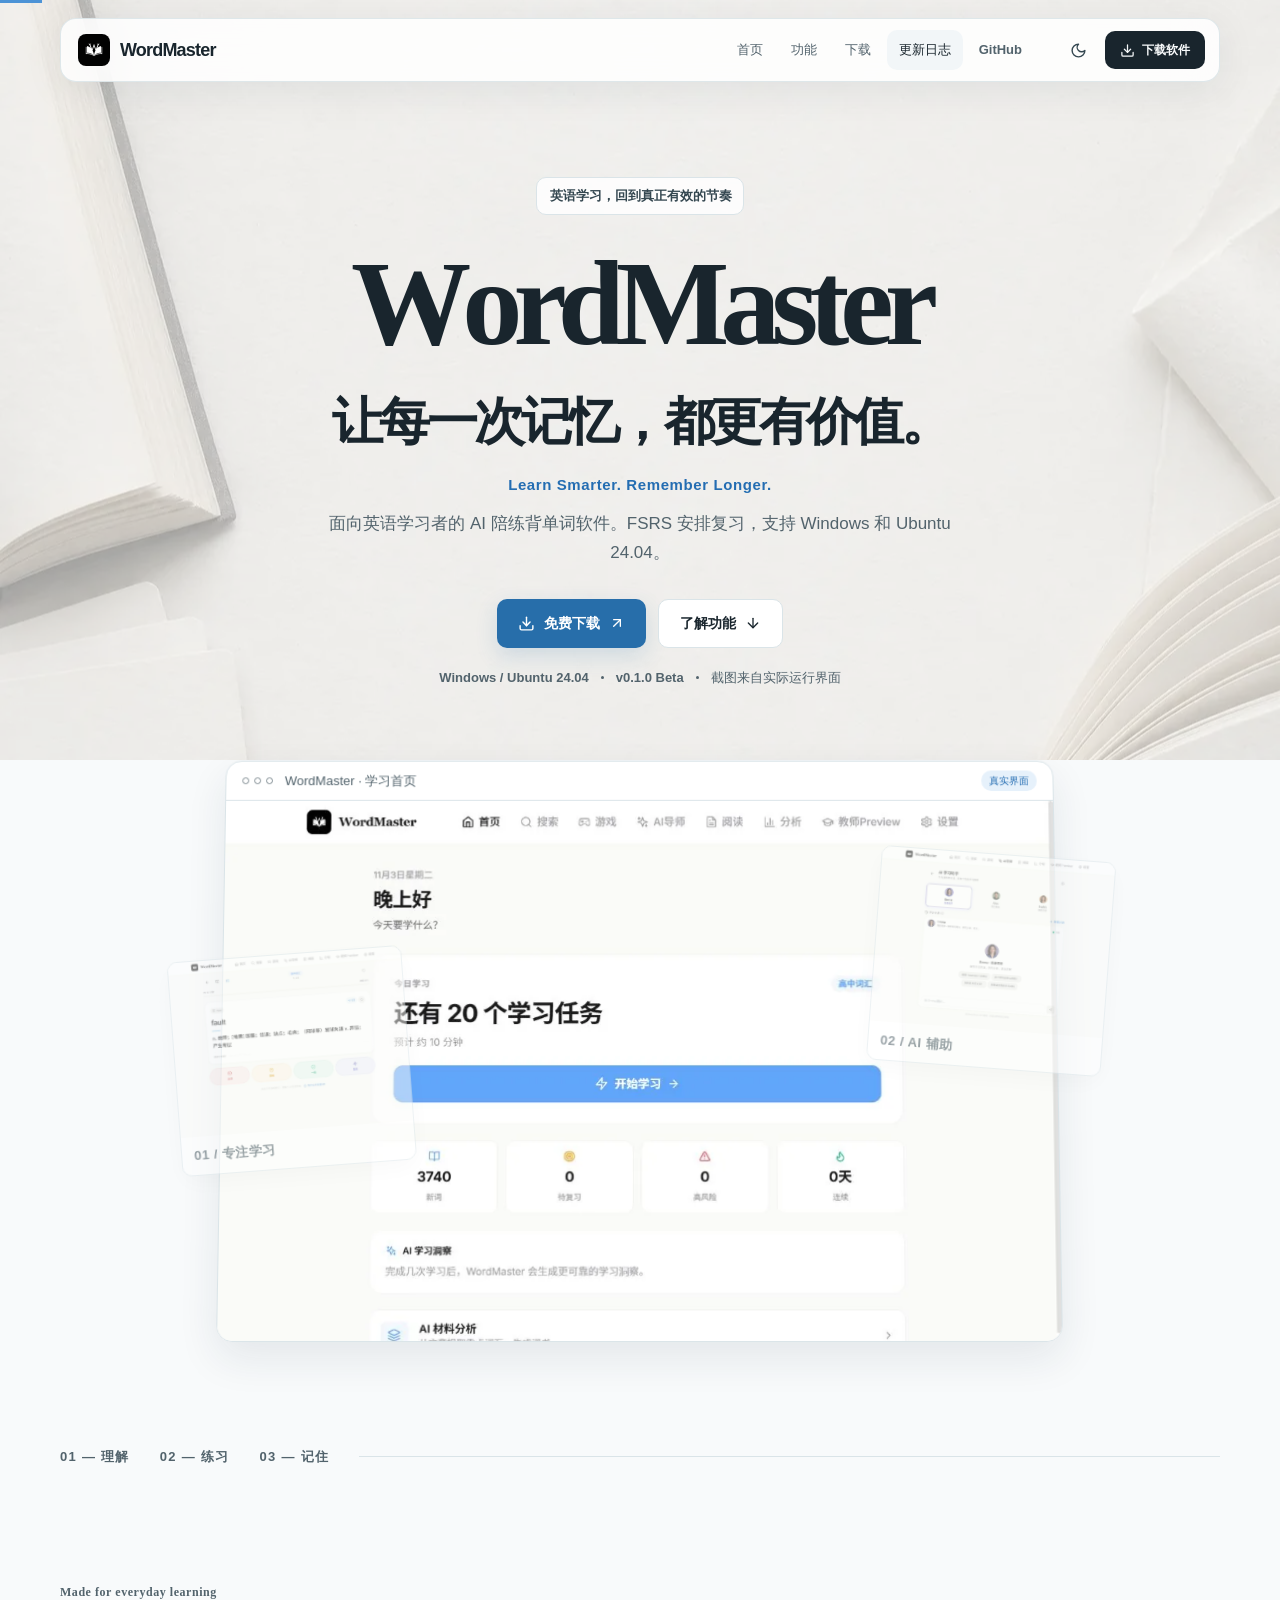
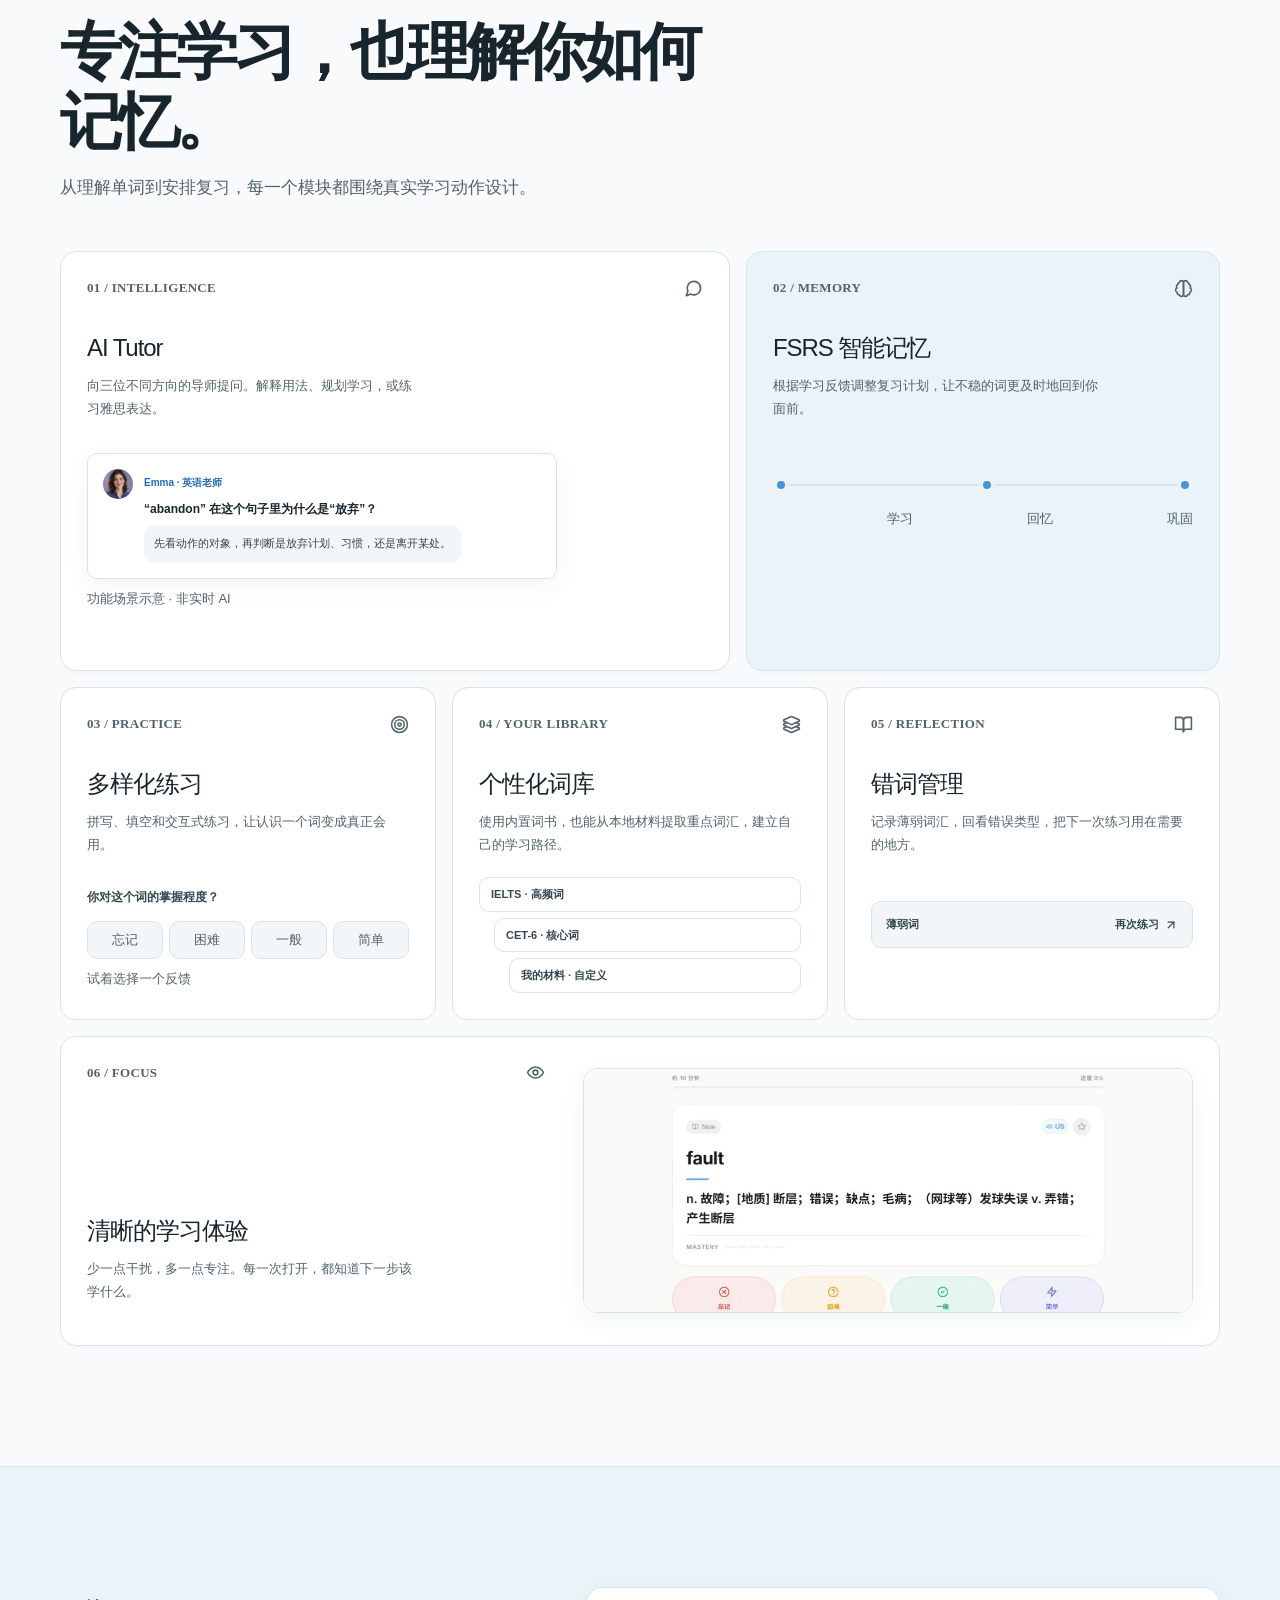
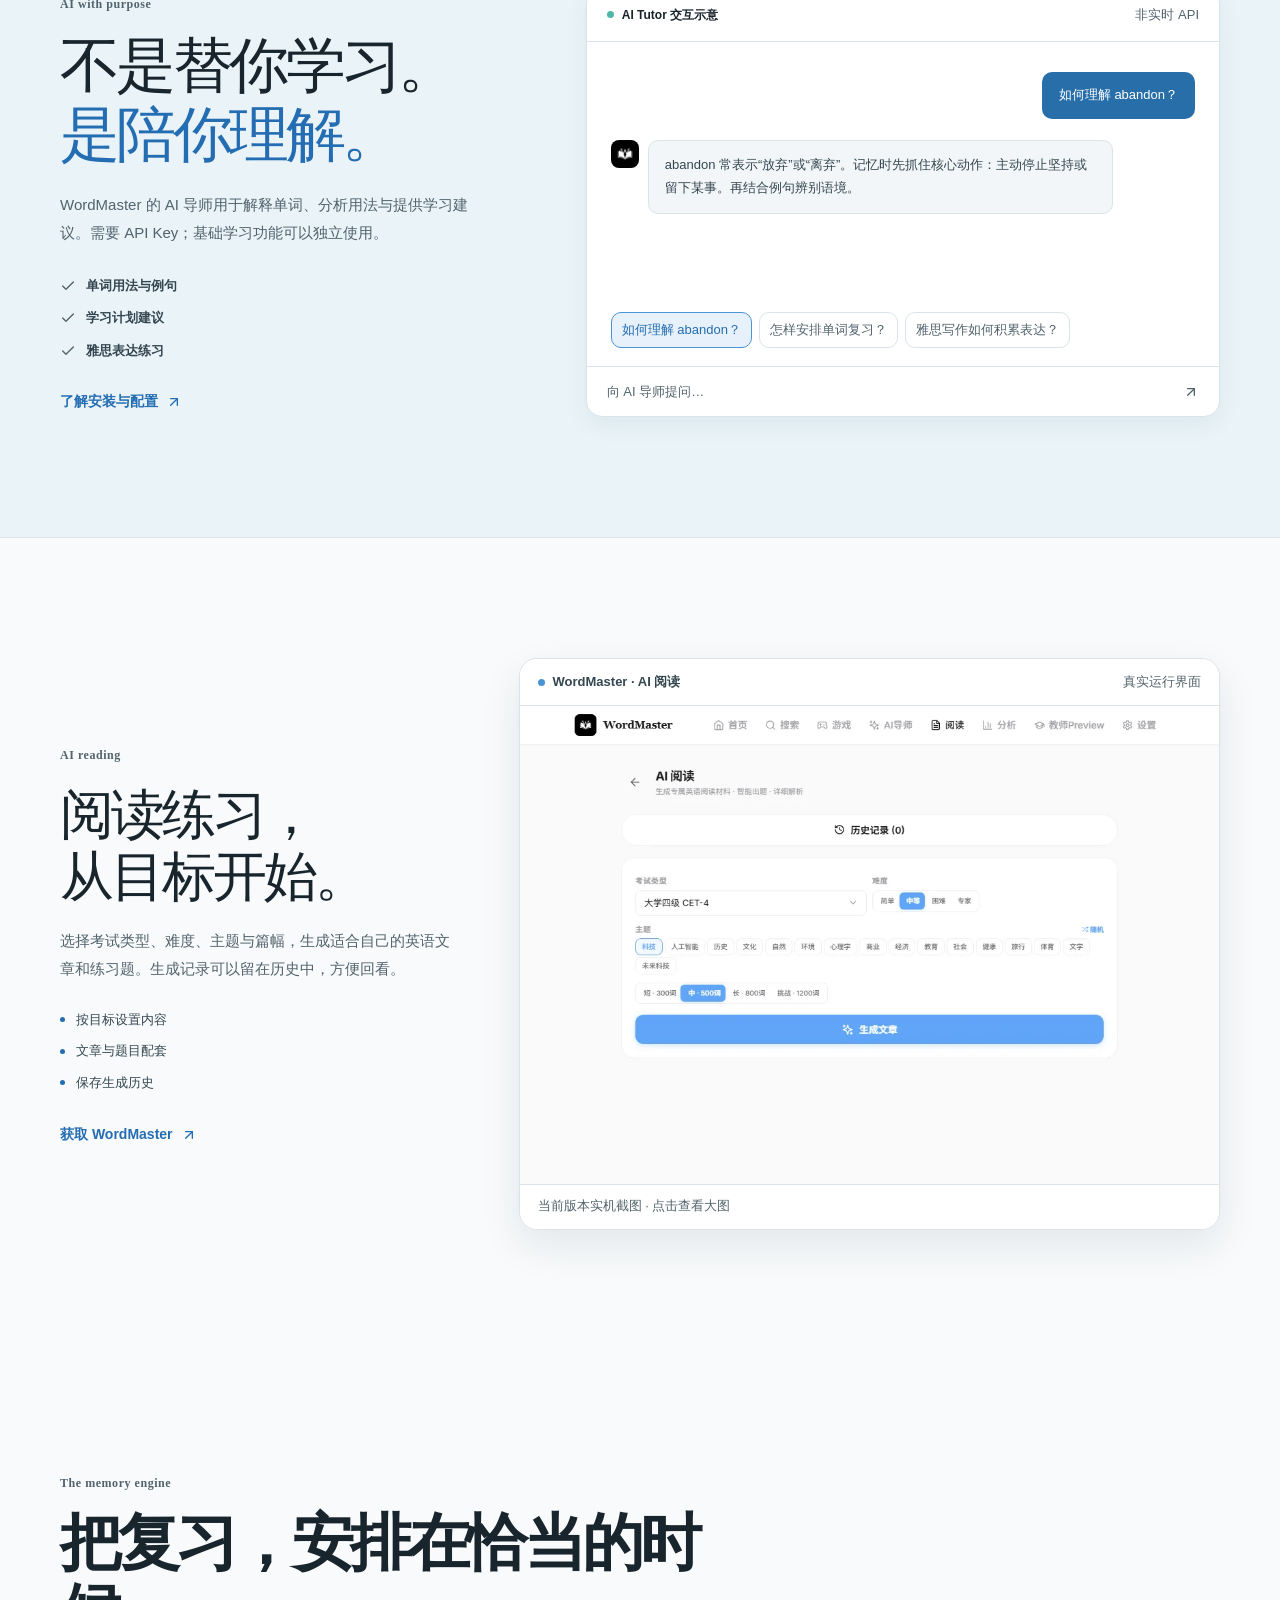
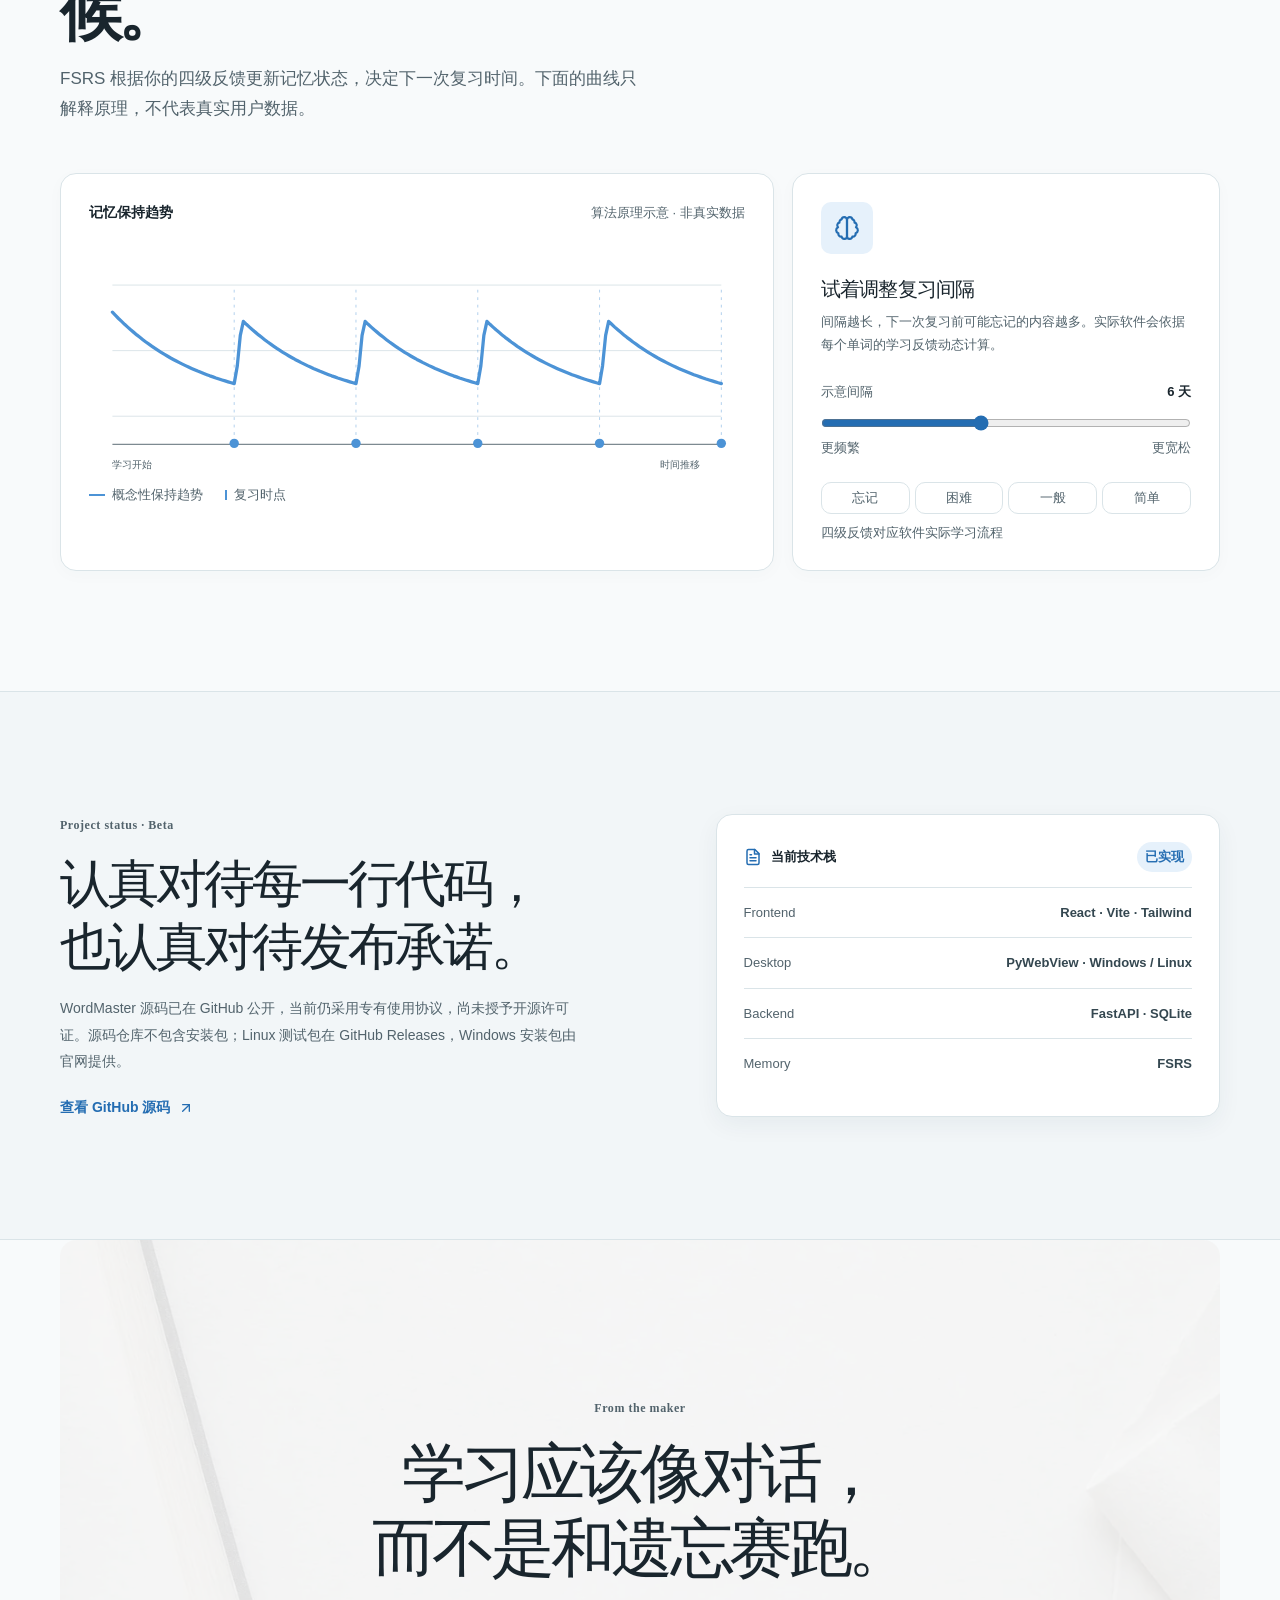
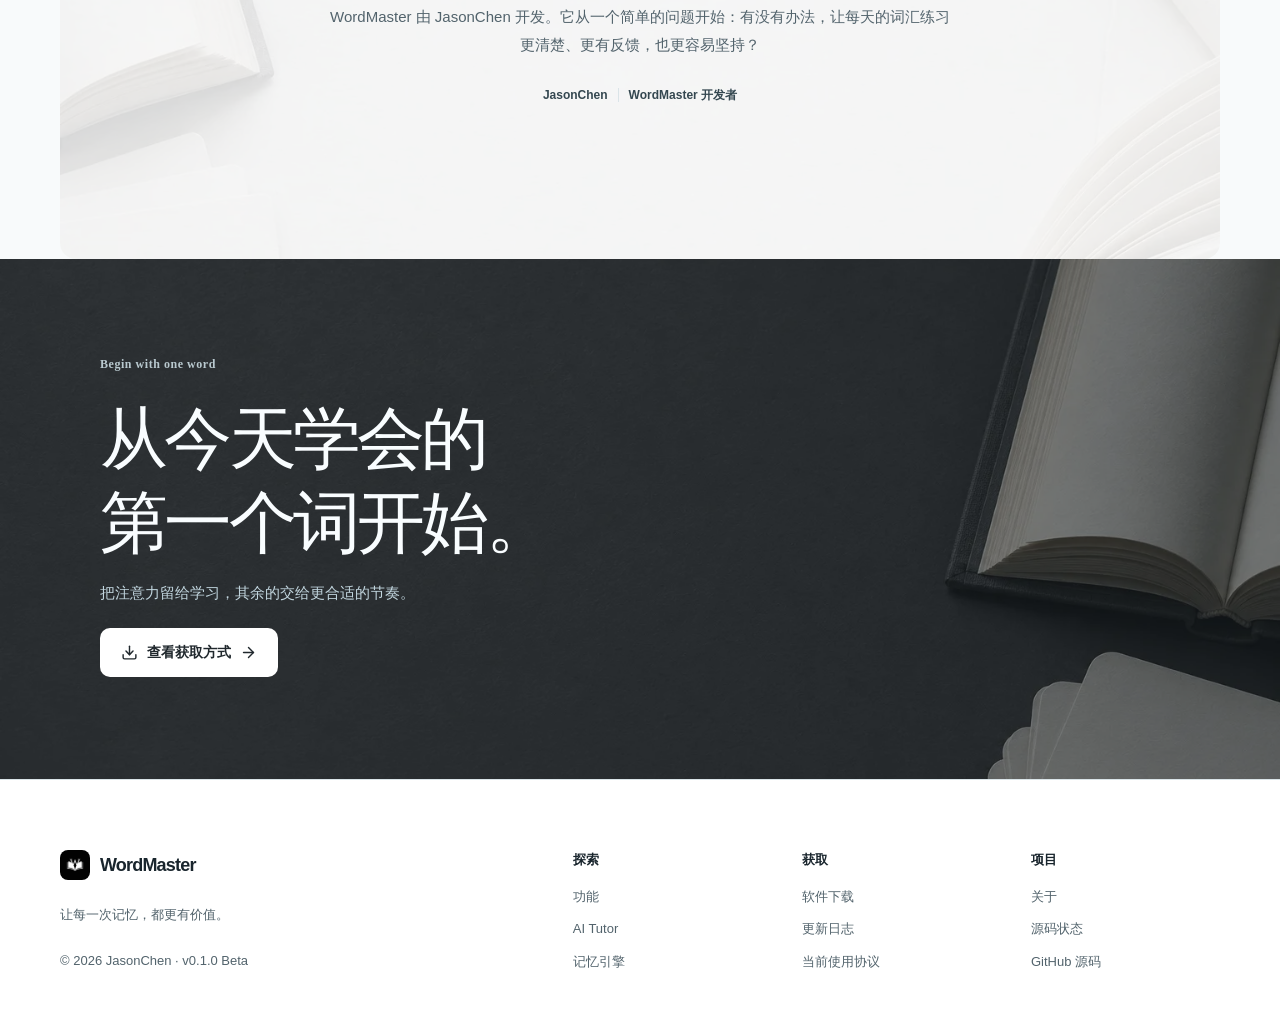
==== commit ac277c51: "Fix the hero typing caret and final letter" ====
--- a/changelog/index.html
+++ b/changelog/index.html
@@ -6,6 +6,6 @@
   <meta property="og:type" content="website" /><meta property="og:title" content="WordMaster 更新日志" /><meta property="og:description" content="WordMaster Windows 与 Ubuntu 24.04 版本的更新记录。" /><meta property="og:image" content="https://jasonchen911.github.io/images/og-wordmaster.png" /><meta property="og:image:width" content="1200" /><meta property="og:image:height" content="630" />
   <meta name="twitter:card" content="summary_large_image" /><link rel="icon" type="image/svg+xml" href="/favicon.svg" /><link rel="icon" type="image/png" sizes="32x32" href="/favicon-32.png" />
   <title>更新日志 — WordMaster</title>
-  <script type="module" crossorigin src="/assets/main-Bmrztg8h.js"></script>
-  <link rel="stylesheet" crossorigin href="/assets/main-i1XJfgvr.css">
+  <script type="module" crossorigin src="/assets/main-DttVxntI.js"></script>
+  <link rel="stylesheet" crossorigin href="/assets/main-EhPOWsng.css">
 <link rel="canonical" href="https://jasonchen911.github.io/changelog/" /><meta property="og:url" content="https://jasonchen911.github.io/changelog/" /></head><body><div id="root"><a class="skip-link" href="#main-content">跳到主要内容</a><div class="scroll-progress" aria-hidden="true" style="transform:scaleX(0)"></div><header class="site-header "><div class="nav-shell"><a class="brand" aria-label="WordMaster 首页" href="/"><img src="/images/wordmaster-logo.webp" alt="" width="32" height="32"/><span>WordMaster</span></a><nav class="desktop-nav" aria-label="主导航"><a class="" href="/">首页</a><a class="" href="/#features">功能</a><a class="" href="/download/">下载</a><a aria-current="page" class="nav-active" href="/changelog/">更新日志</a><a href="https://github.com/JasonChen911/WordMaster-V1.0" target="_blank" rel="noopener noreferrer">GitHub</a></nav><div class="nav-actions"><button class="theme-toggle" aria-label="切换深色模式" title="深色模式"><svg xmlns="http://www.w3.org/2000/svg" width="17" height="17" viewBox="0 0 24 24" fill="none" stroke="currentColor" stroke-width="2" stroke-linecap="round" stroke-linejoin="round" class="lucide lucide-moon "><path d="M12 3a6 6 0 0 0 9 9 9 9 0 1 1-9-9Z"></path></svg></button><a class="nav-download" href="/download/"><svg xmlns="http://www.w3.org/2000/svg" width="15" height="15" viewBox="0 0 24 24" fill="none" stroke="currentColor" stroke-width="2" stroke-linecap="round" stroke-linejoin="round" class="lucide lucide-download "><path d="M21 15v4a2 2 0 0 1-2 2H5a2 2 0 0 1-2-2v-4"></path><polyline points="7 10 12 15 17 10"></polyline><line x1="12" x2="12" y1="15" y2="3"></line></svg> 下载软件</a><button class="menu-toggle" aria-expanded="false" aria-label="打开导航菜单"><svg xmlns="http://www.w3.org/2000/svg" width="22" height="22" viewBox="0 0 24 24" fill="none" stroke="currentColor" stroke-width="2" stroke-linecap="round" stroke-linejoin="round" class="lucide lucide-menu "><line x1="4" x2="20" y1="12" y2="12"></line><line x1="4" x2="20" y1="6" y2="6"></line><line x1="4" x2="20" y1="18" y2="18"></line></svg></button></div></div></header><div id="main-content"><main style="opacity:1;transform:none"><!--$--><section class="changelog-page container"><div class=""><span class="eyebrow">Release notes</span><h1>每一步改进，<br/><em>都有迹可循。</em></h1><p>以下记录当前 Beta 构建中已经实现的功能，不包含尚未上线的计划。</p></div><div class="timeline"><div class="timeline-rail"></div><div class="release-entry"><div class="release-marker"></div><div class="release-meta"><span class="release-badge"><span></span> 当前构建</span><h2>v<!-- -->0.1.0<!-- --> Beta</h2><p><svg xmlns="http://www.w3.org/2000/svg" width="15" height="15" viewBox="0 0 24 24" fill="none" stroke="currentColor" stroke-width="2" stroke-linecap="round" stroke-linejoin="round" class="lucide lucide-clock3 "><circle cx="12" cy="12" r="10"></circle><polyline points="12 6 12 12 16.5 12"></polyline></svg> 本地版本配置读取</p></div><div class="release-groups"><div><h3>学习与记忆</h3><ul><li><svg xmlns="http://www.w3.org/2000/svg" width="16" height="16" viewBox="0 0 24 24" fill="none" stroke="currentColor" stroke-width="2" stroke-linecap="round" stroke-linejoin="round" class="lucide lucide-check "><path d="M20 6 9 17l-5-5"></path></svg><span>接入 FSRS 间隔重复，按四级反馈调整单词复习安排。</span></li><li><svg xmlns="http://www.w3.org/2000/svg" width="16" height="16" viewBox="0 0 24 24" fill="none" stroke="currentColor" stroke-width="2" stroke-linecap="round" stroke-linejoin="round" class="lucide lucide-check "><path d="M20 6 9 17l-5-5"></path></svg><span>在学习页解释为什么今天需要复习这个词。</span></li><li><svg xmlns="http://www.w3.org/2000/svg" width="16" height="16" viewBox="0 0 24 24" fill="none" stroke="currentColor" stroke-width="2" stroke-linecap="round" stroke-linejoin="round" class="lucide lucide-check "><path d="M20 6 9 17l-5-5"></path></svg><span>加入拼写、填空、游戏化练习和错词管理。</span></li></ul></div><div><h3>AI 辅助</h3><ul><li><svg xmlns="http://www.w3.org/2000/svg" width="16" height="16" viewBox="0 0 24 24" fill="none" stroke="currentColor" stroke-width="2" stroke-linecap="round" stroke-linejoin="round" class="lucide lucide-check "><path d="M20 6 9 17l-5-5"></path></svg><span>三位 AI 导师支持独立对话与本机历史记录。</span></li><li><svg xmlns="http://www.w3.org/2000/svg" width="16" height="16" viewBox="0 0 24 24" fill="none" stroke="currentColor" stroke-width="2" stroke-linecap="round" stroke-linejoin="round" class="lucide lucide-check "><path d="M20 6 9 17l-5-5"></path></svg><span>AI 阅读可保存生成的文章、题目与题型，并可逐条删除。</span></li><li><svg xmlns="http://www.w3.org/2000/svg" width="16" height="16" viewBox="0 0 24 24" fill="none" stroke="currentColor" stroke-width="2" stroke-linecap="round" stroke-linejoin="round" class="lucide lucide-check "><path d="M20 6 9 17l-5-5"></path></svg><span>从本地材料提取重点词汇，确认后生成词书。</span></li></ul></div><div><h3>桌面体验</h3><ul><li><svg xmlns="http://www.w3.org/2000/svg" width="16" height="16" viewBox="0 0 24 24" fill="none" stroke="currentColor" stroke-width="2" stroke-linecap="round" stroke-linejoin="round" class="lucide lucide-check "><path d="M20 6 9 17l-5-5"></path></svg><span>优化启动检测与前端资源校验。</span></li><li><svg xmlns="http://www.w3.org/2000/svg" width="16" height="16" viewBox="0 0 24 24" fill="none" stroke="currentColor" stroke-width="2" stroke-linecap="round" stroke-linejoin="round" class="lucide lucide-check "><path d="M20 6 9 17l-5-5"></path></svg><span>加入可选背景、深色模式和发音设置。</span></li><li><svg xmlns="http://www.w3.org/2000/svg" width="16" height="16" viewBox="0 0 24 24" fill="none" stroke="currentColor" stroke-width="2" stroke-linecap="round" stroke-linejoin="round" class="lucide lucide-check "><path d="M20 6 9 17l-5-5"></path></svg><span>提供 Windows 安装程序及 Ubuntu 24.04 x64 测试包。</span></li></ul></div></div></div></div><div class="changelog-actions"><a class="button button-primary" href="/download/">获取当前版本 <svg xmlns="http://www.w3.org/2000/svg" width="16" height="16" viewBox="0 0 24 24" fill="none" stroke="currentColor" stroke-width="2" stroke-linecap="round" stroke-linejoin="round" class="lucide lucide-arrow-up-right "><path d="M7 7h10v10"></path><path d="M7 17 17 7"></path></svg></a><a class="text-link" href="/"><svg xmlns="http://www.w3.org/2000/svg" width="15" height="15" viewBox="0 0 24 24" fill="none" stroke="currentColor" stroke-width="2" stroke-linecap="round" stroke-linejoin="round" class="lucide lucide-arrow-left "><path d="m12 19-7-7 7-7"></path><path d="M19 12H5"></path></svg> 返回首页</a></div></section><!--/$--></main></div><footer class="site-footer"><div class="container footer-grid"><div class="footer-brand"><a class="brand" href="/"><img src="/images/wordmaster-logo.webp" alt="" width="30" height="30"/><span>WordMaster</span></a><p>让每一次记忆，都更有价值。</p><small>© 2026 JasonChen · v0.1.0 Beta</small></div><div><strong>探索</strong><a href="/#features">功能</a><a href="/#intelligence">AI Tutor</a><a href="/#memory">记忆引擎</a></div><div><strong>获取</strong><a href="/download/">软件下载</a><a href="/changelog/">更新日志</a><a href="/license/">当前使用协议</a></div><div><strong>项目</strong><a href="/#about">关于</a><a href="/#source">源码状态</a><a href="https://github.com/JasonChen911/WordMaster-V1.0" target="_blank" rel="noopener noreferrer">GitHub 源码</a></div></div></footer></div></body></html>
--- a/assets/main-EhPOWsng.css
+++ b/assets/main-EhPOWsng.css
@@ -0,0 +1 @@
+*,:before,:after{--tw-border-spacing-x: 0;--tw-border-spacing-y: 0;--tw-translate-x: 0;--tw-translate-y: 0;--tw-rotate: 0;--tw-skew-x: 0;--tw-skew-y: 0;--tw-scale-x: 1;--tw-scale-y: 1;--tw-pan-x: ;--tw-pan-y: ;--tw-pinch-zoom: ;--tw-scroll-snap-strictness: proximity;--tw-gradient-from-position: ;--tw-gradient-via-position: ;--tw-gradient-to-position: ;--tw-ordinal: ;--tw-slashed-zero: ;--tw-numeric-figure: ;--tw-numeric-spacing: ;--tw-numeric-fraction: ;--tw-ring-inset: ;--tw-ring-offset-width: 0px;--tw-ring-offset-color: #fff;--tw-ring-color: rgb(59 130 246 / .5);--tw-ring-offset-shadow: 0 0 #0000;--tw-ring-shadow: 0 0 #0000;--tw-shadow: 0 0 #0000;--tw-shadow-colored: 0 0 #0000;--tw-blur: ;--tw-brightness: ;--tw-contrast: ;--tw-grayscale: ;--tw-hue-rotate: ;--tw-invert: ;--tw-saturate: ;--tw-sepia: ;--tw-drop-shadow: ;--tw-backdrop-blur: ;--tw-backdrop-brightness: ;--tw-backdrop-contrast: ;--tw-backdrop-grayscale: ;--tw-backdrop-hue-rotate: ;--tw-backdrop-invert: ;--tw-backdrop-opacity: ;--tw-backdrop-saturate: ;--tw-backdrop-sepia: ;--tw-contain-size: ;--tw-contain-layout: ;--tw-contain-paint: ;--tw-contain-style: }::backdrop{--tw-border-spacing-x: 0;--tw-border-spacing-y: 0;--tw-translate-x: 0;--tw-translate-y: 0;--tw-rotate: 0;--tw-skew-x: 0;--tw-skew-y: 0;--tw-scale-x: 1;--tw-scale-y: 1;--tw-pan-x: ;--tw-pan-y: ;--tw-pinch-zoom: ;--tw-scroll-snap-strictness: proximity;--tw-gradient-from-position: ;--tw-gradient-via-position: ;--tw-gradient-to-position: ;--tw-ordinal: ;--tw-slashed-zero: ;--tw-numeric-figure: ;--tw-numeric-spacing: ;--tw-numeric-fraction: ;--tw-ring-inset: ;--tw-ring-offset-width: 0px;--tw-ring-offset-color: #fff;--tw-ring-color: rgb(59 130 246 / .5);--tw-ring-offset-shadow: 0 0 #0000;--tw-ring-shadow: 0 0 #0000;--tw-shadow: 0 0 #0000;--tw-shadow-colored: 0 0 #0000;--tw-blur: ;--tw-brightness: ;--tw-contrast: ;--tw-grayscale: ;--tw-hue-rotate: ;--tw-invert: ;--tw-saturate: ;--tw-sepia: ;--tw-drop-shadow: ;--tw-backdrop-blur: ;--tw-backdrop-brightness: ;--tw-backdrop-contrast: ;--tw-backdrop-grayscale: ;--tw-backdrop-hue-rotate: ;--tw-backdrop-invert: ;--tw-backdrop-opacity: ;--tw-backdrop-saturate: ;--tw-backdrop-sepia: ;--tw-contain-size: ;--tw-contain-layout: ;--tw-contain-paint: ;--tw-contain-style: }*,:before,:after{box-sizing:border-box;border-width:0;border-style:solid;border-color:#e5e7eb}:before,:after{--tw-content: ""}html,:host{line-height:1.5;-webkit-text-size-adjust:100%;-moz-tab-size:4;-o-tab-size:4;tab-size:4;font-family:ui-sans-serif,system-ui,sans-serif,"Apple Color Emoji","Segoe UI Emoji",Segoe UI Symbol,"Noto Color Emoji";font-feature-settings:normal;font-variation-settings:normal;-webkit-tap-highlight-color:transparent}body{margin:0;line-height:inherit}hr{height:0;color:inherit;border-top-width:1px}abbr:where([title]){-webkit-text-decoration:underline dotted;text-decoration:underline dotted}h1,h2,h3,h4,h5,h6{font-size:inherit;font-weight:inherit}a{color:inherit;text-decoration:inherit}b,strong{font-weight:bolder}code,kbd,samp,pre{font-family:ui-monospace,SFMono-Regular,Menlo,Monaco,Consolas,Liberation Mono,Courier New,monospace;font-feature-settings:normal;font-variation-settings:normal;font-size:1em}small{font-size:80%}sub,sup{font-size:75%;line-height:0;position:relative;vertical-align:baseline}sub{bottom:-.25em}sup{top:-.5em}table{text-indent:0;border-color:inherit;border-collapse:collapse}button,input,optgroup,select,textarea{font-family:inherit;font-feature-settings:inherit;font-variation-settings:inherit;font-size:100%;font-weight:inherit;line-height:inherit;letter-spacing:inherit;color:inherit;margin:0;padding:0}button,select{text-transform:none}button,input:where([type=button]),input:where([type=reset]),input:where([type=submit]){-webkit-appearance:button;background-color:transparent;background-image:none}:-moz-focusring{outline:auto}:-moz-ui-invalid{box-shadow:none}progress{vertical-align:baseline}::-webkit-inner-spin-button,::-webkit-outer-spin-button{height:auto}[type=search]{-webkit-appearance:textfield;outline-offset:-2px}::-webkit-search-decoration{-webkit-appearance:none}::-webkit-file-upload-button{-webkit-appearance:button;font:inherit}summary{display:list-item}blockquote,dl,dd,h1,h2,h3,h4,h5,h6,hr,figure,p,pre{margin:0}fieldset{margin:0;padding:0}legend{padding:0}ol,ul,menu{list-style:none;margin:0;padding:0}dialog{padding:0}textarea{resize:vertical}input::-moz-placeholder,textarea::-moz-placeholder{opacity:1;color:#9ca3af}input::placeholder,textarea::placeholder{opacity:1;color:#9ca3af}button,[role=button]{cursor:pointer}:disabled{cursor:default}img,svg,video,canvas,audio,iframe,embed,object{display:block;vertical-align:middle}img,video{max-width:100%;height:auto}[hidden]:where(:not([hidden=until-found])){display:none}.container{width:100%}@media (min-width: 640px){.container{max-width:640px}}@media (min-width: 768px){.container{max-width:768px}}@media (min-width: 1024px){.container{max-width:1024px}}@media (min-width: 1280px){.container{max-width:1280px}}@media (min-width: 1536px){.container{max-width:1536px}}.sr-only{position:absolute;width:1px;height:1px;padding:0;margin:-1px;overflow:hidden;clip:rect(0,0,0,0);white-space:nowrap;border-width:0}.visible{visibility:visible}.table{display:table}.transition{transition-property:color,background-color,border-color,text-decoration-color,fill,stroke,opacity,box-shadow,transform,filter,backdrop-filter;transition-timing-function:cubic-bezier(.4,0,.2,1);transition-duration:.15s}:root{font-family:Aptos,Segoe UI,PingFang SC,Microsoft YaHei,sans-serif;color-scheme:light;--bg: #f8fafb;--surface: #fff;--surface-soft: #f2f6f8;--surface-blue: #e9f3f8;--ink: #19252d;--ink-soft: #344750;--text-muted: #52636c;--muted: var(--text-muted);--muted-faint: var(--text-muted);--line: #dae4e8;--blue: #4c93d6;--blue-dark: #246db2;--blue-soft: #e6f1fb;--radius-sm: 6px;--radius-md: 10px;--radius-lg: 16px;--space-1: 4px;--space-2: 8px;--space-3: 12px;--space-4: 16px;--space-6: 24px;--space-8: 32px;--header: rgba(255,255,255,.85);--shadow: 0 8px 24px rgba(25,49,67,.055);--shadow-large: 0 16px 40px rgba(25,49,67,.09);background:var(--bg)}html[data-theme=dark]{color-scheme:dark;--bg: #10171b;--surface: #182126;--surface-soft: #1e2a30;--surface-blue: #1c303c;--ink: #eff6f8;--ink-soft: #cedde3;--text-muted: #a8b6bd;--muted: var(--text-muted);--muted-faint: var(--text-muted);--line: #324249;--blue: #8ac5f6;--blue-dark: #a8d9ff;--blue-soft: #203a4b;--header: rgba(24,33,38,.88);--shadow: 0 8px 24px rgba(0,0,0,.16);--shadow-large: 0 16px 40px rgba(0,0,0,.24)}*,*:before,*:after{box-sizing:border-box}html{scroll-behavior:smooth;scroll-padding-top:110px}body{margin:0;min-width:320px;background:var(--bg);color:var(--ink);transition:background-color .3s,color .3s}button,input{font:inherit}button{border:0}a{color:inherit;text-decoration:none}img{max-width:100%}::-moz-selection{background:#a6d4ef;color:#163449}::selection{background:#a6d4ef;color:#163449}:focus-visible{outline:3px solid var(--blue);outline-offset:3px}.container{width:min(1160px,calc(100% - 64px));margin-inline:auto}.skip-link{position:fixed;z-index:110;top:-80px;left:20px;background:var(--surface);color:var(--ink);padding:11px 18px;border-radius:12px}.skip-link:focus{top:12px}.scroll-progress{position:fixed;top:0;left:0;right:0;height:3px;z-index:105;background:var(--blue);transform-origin:left}.site-header{position:fixed;z-index:100;top:18px;width:100%;padding:0 22px;pointer-events:none}.nav-shell{pointer-events:auto;width:min(1160px,100%);height:64px;margin:auto;padding:0 14px 0 17px;display:flex;align-items:center;gap:25px;background:var(--header);border:1px solid color-mix(in srgb,var(--line) 88%,transparent);border-radius:19px;box-shadow:0 8px 40px #112b3a12;backdrop-filter:blur(20px);-webkit-backdrop-filter:blur(20px);transition:box-shadow .25s,background-color .25s,transform .25s}.site-header.is-scrolled .nav-shell{box-shadow:0 14px 50px #112b3a26}.brand{display:inline-flex;align-items:center;gap:10px;white-space:nowrap;color:var(--ink);font-size:18px;font-weight:720;letter-spacing:-.045em}.brand img{border-radius:8px;display:block}.desktop-nav{display:flex;align-items:center;justify-content:center;gap:4px;margin-left:auto}.desktop-nav a,.nav-unavailable{padding:10px 12px;border-radius:10px;color:var(--muted);font-size:13px;font-weight:550;transition:color .2s,background-color .2s}.desktop-nav a:hover,.desktop-nav .nav-active{color:var(--ink);background:var(--surface-soft)}.nav-unavailable{opacity:.8;cursor:default}.nav-unavailable small{font-size:9px;color:var(--blue-dark);margin-left:2px}.nav-actions{display:flex;align-items:center;gap:8px}.theme-toggle,.menu-toggle{display:grid;place-items:center;width:38px;height:38px;cursor:pointer;color:var(--ink-soft);background:transparent;border-radius:10px;transition:background-color .2s,transform .2s}.theme-toggle:hover,.menu-toggle:hover{background:var(--surface-soft)}.theme-toggle:active,.menu-toggle:active{transform:scale(.94)}.nav-download{height:38px;padding:0 15px;display:inline-flex;align-items:center;gap:7px;background:var(--ink);color:var(--bg);border-radius:10px;font-size:12px;font-weight:650;transition:transform .2s,opacity .2s}.nav-download:hover{transform:translateY(-2px);opacity:.88}.menu-toggle,.mobile-nav{display:none}.eyebrow{display:inline-flex;align-items:center;color:var(--blue-dark);font-family:Georgia,Times New Roman,serif;font-size:12px;font-weight:600;letter-spacing:.045em;text-transform:none}.section{padding-block:120px}.section-heading{max-width:680px;margin-bottom:48px}.section-heading h2{margin:14px 0 16px;font-size:clamp(38px,5vw,62px);letter-spacing:-.065em;line-height:1.13;font-weight:720}.section-heading p{max-width:590px;color:var(--muted);font-size:17px;line-height:1.8}.button{display:inline-flex;align-items:center;justify-content:center;gap:9px;min-height:49px;padding:0 21px;border-radius:12px;font-size:14px;font-weight:650;transition:transform .2s,box-shadow .2s,background-color .2s}.button:hover{transform:translateY(-3px)}.button:active{transform:translateY(1px) scale(.985)}.button-primary{background:#276eaa;color:#fff;box-shadow:0 8px 22px #286fab29}.button-primary:hover{background:#1e6199;box-shadow:0 13px 25px #286fab38}.button-secondary{background:var(--surface);color:var(--ink);border:1px solid var(--line)}.button-secondary:hover{box-shadow:var(--shadow)}.text-link{display:inline-flex;gap:8px;align-items:center;color:var(--blue-dark);font-size:14px;font-weight:700}.text-link svg{transition:transform .2s}.text-link:hover svg{transform:translate(2px,-2px)}.hero{position:relative;padding-top:177px;overflow:hidden}.hero-wash{position:absolute;inset:0 0 auto;height:760px;pointer-events:none;background:url(/images/background-paper.webp) center / cover no-repeat;opacity:.38}html[data-theme=dark] .hero-wash{background-image:url(/images/background-library-dark.webp);opacity:.3}.hero-content{position:relative;text-align:center}.hero-kicker{width:-moz-fit-content;width:fit-content;margin:0 auto 24px;display:flex;align-items:center;gap:9px;padding:8px 11px 8px 13px;border:1px solid var(--line);border-radius:100px;background:var(--header);box-shadow:0 5px 20px #3868800d;color:var(--ink-soft);font-size:11px;font-weight:650}.kicker-dot,.release-badge>span{width:6px;height:6px;border-radius:50%;background:#4fb7a5;box-shadow:0 0 0 3px #4fb7a521}.hero h1{margin:0;font-family:Georgia,Times New Roman,serif;font-size:clamp(65px,9.4vw,132px);line-height:1.08;letter-spacing:-.075em;font-weight:600}.hero-type{position:relative;white-space:nowrap}@media (prefers-reduced-motion: no-preference){.hero-type>span{position:relative;animation:hero-type-key 35ms ease-out var(--hero-key) both}.hero-type:before,.hero-type>span:after{content:"";position:absolute;top:22%;width:.024em;min-width:2px;height:.68em;background:currentColor;pointer-events:none;visibility:hidden}.hero-type:before{inset-inline-start:-.095em;animation:hero-type-caret-hold .15s step-end both}.hero-type>span:after{inset-inline-end:-.09em;animation:hero-type-caret-hold var(--hero-caret-hold) step-end var(--hero-key) forwards}.hero-type>span:last-child:after{animation:hero-type-caret-hold var(--hero-caret-hold) step-end var(--hero-key) forwards,hero-type-caret-blink .44s step-end var(--hero-key) infinite}}@keyframes hero-type-key{0%{opacity:0}to{opacity:1}}@keyframes hero-type-caret-hold{0%{visibility:visible}to{visibility:hidden}}@keyframes hero-type-caret-blink{0%,to{opacity:1}58%{opacity:0}}.hero-title-cn{margin:22px 0 0;font-size:clamp(27px,4vw,52px);letter-spacing:-.07em;font-weight:680;line-height:1.25}.hero-tagline{margin:20px 0 0;color:var(--blue-dark);font-size:15px;font-weight:670;letter-spacing:.04em}.hero-description{margin:13px auto 0;max-width:630px;color:var(--muted);font-size:17px;line-height:1.7}.hero-actions{display:flex;justify-content:center;gap:12px;margin-top:31px}.hero-proof{display:flex;align-items:center;justify-content:center;gap:12px;margin-top:20px;color:var(--muted-faint);font-size:11px;font-weight:550}.hero-proof span{width:3px;height:3px;background:var(--muted-faint);border-radius:50%}.hero-stage{position:relative;height:690px;margin:70px auto 0;max-width:1060px}.hero-main-window{width:79%;margin:0 auto;transform:perspective(1300px) rotateX(3deg)}.app-window{overflow:hidden;border:1px solid var(--line);border-radius:17px;background:var(--surface);box-shadow:var(--shadow-large)}.window-bar{height:40px;display:flex;align-items:center;gap:12px;padding:0 16px;border-bottom:1px solid var(--line);color:var(--muted);font-size:11px}.window-dots{display:flex;gap:5px}.window-dots i{width:7px;height:7px;border:1px solid var(--muted-faint);border-radius:50%;opacity:.7}.window-chip{margin-left:auto;color:var(--blue-dark);background:var(--blue-soft);padding:3px 8px;border-radius:99px;font-size:10px}.hero-main-window img{display:block;width:100%;height:540px;-o-object-fit:cover;object-fit:cover;-o-object-position:top center;object-position:top center}.hero-float{position:absolute;width:235px;overflow:hidden;border-radius:13px;background:var(--surface);border:1px solid var(--line);box-shadow:0 22px 65px #19384a30;text-align:left}.hero-float img{width:100%;height:175px;-o-object-fit:cover;object-fit:cover;-o-object-position:top center;object-position:top center;display:block}.hero-float span{display:block;padding:9px 12px;color:var(--ink-soft);font-size:10px;font-weight:650;letter-spacing:.04em}.hero-float-study{left:-5px;top:190px;transform:rotate(-11deg);transform-origin:85% 85%}.hero-float-tutor{right:-8px;top:90px;transform:rotate(11deg);transform-origin:15% 85%}.editorial-line{display:flex;align-items:center;gap:30px;color:var(--muted-faint);font-size:11px;font-weight:650;letter-spacing:.1em}.editorial-line div{flex:1;height:1px;background:var(--line)}.features-section{padding-top:112px}.bento{display:grid;grid-template-columns:repeat(12,1fr);gap:16px}.feature-card{position:relative;overflow:hidden;min-height:316px;padding:26px;border:1px solid var(--line);border-radius:23px;background:var(--surface);box-shadow:0 2px 4px #1a3b4e04;transition:transform .28s,box-shadow .28s,border-color .28s}.feature-card:hover{transform:translateY(-5px);box-shadow:var(--shadow);border-color:color-mix(in srgb,var(--blue) 40%,var(--line))}.feature-top{display:flex;align-items:center;justify-content:space-between;color:var(--blue-dark)}.feature-number{font-family:Georgia,Times New Roman,serif;font-size:11px;font-weight:600;letter-spacing:.025em}.feature-body{position:relative;z-index:1;max-width:390px}.feature-body h3{margin:32px 0 9px;color:var(--ink);font-size:24px;letter-spacing:-.045em}.feature-body p{margin:0;max-width:330px;color:var(--muted);font-size:13px;line-height:1.75}.feature-tutor{grid-column:span 7;min-height:420px;background:var(--surface)}.feature-memory{grid-column:span 5;min-height:420px;background:var(--surface-blue)}.feature-practice,.feature-books,.feature-mistakes{grid-column:span 4}.feature-focus{grid-column:span 12;min-height:310px;display:grid;grid-template-columns:minmax(0,.75fr) minmax(0,1fr);gap:38px;align-items:stretch}.feature-focus-copy{display:flex;flex-direction:column;justify-content:space-between;min-width:0;padding-bottom:15px}.feature-focus .feature-body h3{margin-top:12px}.feature-focus-visual{display:flex;align-items:center;min-width:0}.feature-focus-visual img{display:block;width:100%;height:245px;-o-object-fit:cover;object-fit:cover;-o-object-position:center 30%;object-position:center 30%;border-radius:14px;border:1px solid var(--line);box-shadow:var(--shadow)}.mini-conversation{display:flex;gap:11px;width:94%;max-width:470px;margin-top:33px;padding:15px;border-radius:16px;background:var(--surface);border:1px solid var(--line);box-shadow:0 12px 35px #37678114;text-align:left}.mini-person{flex:0 0 30px;width:30px;height:30px;overflow:hidden;border-radius:50%}.mini-person img{width:100%;height:100%;-o-object-fit:cover;object-fit:cover;-o-object-position:center;object-position:center}.mini-conversation small{color:var(--blue-dark);font-weight:750;font-size:10px}.mini-conversation p{margin:7px 0;color:var(--ink);font-size:12px;font-weight:600}.mini-answer{padding:10px;color:var(--ink-soft);background:var(--surface-soft);border-radius:10px;font-size:11px;line-height:1.6}.demo-label{display:block;margin-top:10px;color:var(--muted-faint);font-size:10px}.memory-mini{position:relative;display:flex;justify-content:space-between;margin-top:54px;padding-top:35px;color:var(--muted);font-size:10px}.memory-mini:before{content:"";position:absolute;top:10px;left:0;right:0;height:2px;background:var(--line)}.memory-mini span:before{content:"";position:absolute;top:3px;width:16px;height:16px;border:4px solid var(--surface-blue);border-radius:50%;background:var(--blue)}.memory-mini span:nth-of-type(1):before{left:0}.memory-mini span:nth-of-type(2):before{left:49%}.memory-mini span:nth-of-type(3):before{right:0}.practice-demo{margin-top:28px}.practice-demo>span{color:var(--ink-soft);font-size:12px;font-weight:650}.practice-demo>div{display:flex;gap:6px;margin-top:13px}.practice-demo button{flex:1;padding:8px 2px;border-radius:10px;background:var(--surface-soft);border:1px solid var(--line);color:var(--muted);font-size:11px;cursor:pointer;transition:transform .2s,background-color .2s}.practice-demo button:hover{transform:translateY(-2px)}.practice-demo button.selected{color:#fff;background:#276eaa;border-color:#276eaa}.practice-demo small{display:block;margin-top:10px;color:var(--muted-faint);font-size:10px}.feature-books{background:var(--surface)}.book-stack{display:grid;gap:6px;margin-top:21px}.book-stack span{display:block;padding:8px 11px;border:1px solid var(--line);background:var(--surface);color:var(--ink-soft);font-size:11px;font-weight:650;border-radius:9px}.book-stack span:nth-child(2){margin-left:15px}.book-stack span:nth-child(3){margin-left:30px}.feature-mistakes{background:#fbf8f5}html[data-theme=dark] .feature-mistakes{background:#262321}.mistake-visual{display:flex;justify-content:space-between;margin-top:45px;padding:14px;border:1px solid #eadfd6;border-radius:12px;color:#9a7158;background:#ffffff91;font-size:11px;font-weight:650}html[data-theme=dark] .mistake-visual{background:#2b2724;border-color:#483c35;color:#dcb89d}.mistake-visual span:last-child{display:inline-flex;gap:5px;align-items:center}.intelligence-section{background:var(--surface-blue);border-block:1px solid var(--line)}.intelligence-grid{display:grid;grid-template-columns:.82fr 1.18fr;gap:85px;align-items:center}.intelligence-copy h2{margin:16px 0 22px;font-size:clamp(38px,4.7vw,63px);line-height:1.15;letter-spacing:-.06em}.intelligence-copy h2 em,.subpage-hero h1 em,.changelog-page h1 em{color:var(--blue-dark);font-style:normal}.intelligence-copy>p{max-width:410px;color:var(--muted);font-size:15px;line-height:1.85}.ai-bullets{display:grid;gap:13px;margin:29px 0}.ai-bullets span{display:flex;align-items:center;gap:10px;font-size:13px;font-weight:600;color:var(--ink-soft)}.ai-bullets svg{color:var(--blue-dark)}.ai-demo{overflow:hidden;border:1px solid var(--line);border-radius:22px;background:var(--surface);box-shadow:var(--shadow-large)}.demo-window-top{display:flex;justify-content:space-between;padding:17px 20px;border-bottom:1px solid var(--line);color:var(--muted);font-size:10px}.demo-window-title{display:flex;align-items:center;gap:8px;color:var(--ink);font-weight:700;font-size:12px}.demo-status{width:7px;height:7px;border-radius:50%;background:#4fb7a5}.demo-chat{min-height:270px;padding:30px 24px 15px;display:flex;flex-direction:column;gap:21px}.demo-message{width:-moz-fit-content;width:fit-content;max-width:86%;font-size:13px;line-height:1.75}.demo-message.user{align-self:flex-end;padding:12px 17px;border-radius:15px 15px 4px;background:#286fa9;color:#fff}.demo-message.assistant{display:flex;gap:9px;align-items:start}.demo-message.assistant img{border-radius:8px;flex-shrink:0}.demo-message.assistant p{margin:0;padding:13px 16px;background:var(--surface-soft);border:1px solid var(--line);border-radius:4px 15px 15px;color:var(--ink-soft)}.demo-prompts{display:flex;flex-wrap:wrap;gap:7px;padding:0 24px 18px}.demo-prompts button{padding:7px 10px;border-radius:100px;border:1px solid var(--line);background:var(--surface);color:var(--muted);font-size:10px;cursor:pointer;transition:background .2s,color .2s,transform .2s}.demo-prompts button:hover{transform:translateY(-2px)}.demo-prompts button[aria-pressed=true]{background:var(--blue-soft);color:var(--blue-dark);border-color:var(--blue)}.demo-input{display:flex;align-items:center;justify-content:space-between;padding:15px 20px;border-top:1px solid var(--line);color:var(--muted-faint);font-size:11px}.reading-section{display:grid;grid-template-columns:.72fr 1.28fr;gap:64px;align-items:center}.reading-copy h2{margin:17px 0 19px;font-size:clamp(37px,4.2vw,55px);line-height:1.17;letter-spacing:-.055em}.reading-copy>p{max-width:410px;color:var(--muted);font-size:15px;line-height:1.85}.reading-points{display:grid;gap:12px;margin:27px 0 30px;color:var(--ink-soft);font-size:13px}.reading-points span{display:flex;align-items:center;gap:11px}.reading-points span:before{content:"";width:5px;height:5px;flex:none;border-radius:50%;background:var(--blue-dark)}.reading-preview{overflow:hidden;border:1px solid var(--line);border-radius:18px;background:#f9f9f9;box-shadow:var(--shadow-large)}.reading-preview-bar{display:flex;align-items:center;justify-content:space-between;gap:12px;padding:13px 18px;border-bottom:1px solid var(--line);background:var(--surface);color:var(--muted);font-size:11px}.reading-preview-bar span:first-child{display:inline-flex;align-items:center;gap:8px;color:var(--ink-soft);font-weight:650}.reading-preview-bar i{width:7px;height:7px;border-radius:50%;background:var(--blue)}.reading-preview a{display:block;overflow:hidden}.reading-preview img{display:block;width:100%;height:auto;transition:transform .35s ease}.reading-preview a:hover img{transform:scale(1.025)}.reading-preview>p{margin:0;padding:11px 18px 13px;border-top:1px solid var(--line);background:var(--surface);color:var(--muted-faint);font-size:10px}.memory-section .section-heading{max-width:750px}.memory-layout{display:grid;grid-template-columns:1.25fr .75fr;gap:18px}.chart-panel,.memory-controls{min-height:392px;padding:28px;background:var(--surface);border:1px solid var(--line);border-radius:23px;box-shadow:0 4px 17px #1e415306}.chart-header{display:flex;justify-content:space-between;align-items:center;color:var(--ink);font-size:14px;font-weight:700}.chart-disclaimer{color:var(--muted-faint);font-size:10px;font-weight:500}.chart-panel svg{width:100%;height:250px;margin-top:12px;overflow:visible}.chart-grid line{stroke:var(--line);stroke-width:1}.chart-grid line:last-child{stroke:var(--muted-faint)}.chart-panel svg text{fill:var(--muted-faint);font-size:11px}.review-marker{stroke:var(--blue);stroke-dasharray:3 5;opacity:.45}.chart-legend{display:flex;gap:22px;color:var(--muted);font-size:10px}.chart-legend span{display:inline-flex;align-items:center;gap:7px}.chart-legend i{width:16px;height:2px;background:var(--blue);display:inline-block}.chart-legend span:last-child i{height:10px;width:2px}.control-icon{width:52px;height:52px;display:grid;place-items:center;background:var(--blue-soft);color:var(--blue-dark);border-radius:14px}.memory-controls h3{margin:20px 0 7px;font-size:20px;letter-spacing:-.04em}.memory-controls p{color:var(--muted);font-size:12px;line-height:1.75}.memory-controls label{display:flex;justify-content:space-between;margin-top:26px;font-size:11px;color:var(--muted)}.memory-controls label strong{color:var(--ink)}.memory-controls input[type=range]{width:100%;margin:13px 0 4px;accent-color:var(--blue-dark);cursor:pointer}.range-ends{display:flex;justify-content:space-between;color:var(--muted-faint);font-size:10px}.grade-row{display:flex;justify-content:space-between;gap:5px;margin-top:25px}.grade-row span{flex:1;text-align:center;padding:5px 0;border:1px solid var(--line);border-radius:7px;color:var(--muted);font-size:10px}.memory-controls small{display:block;margin-top:9px;color:var(--muted-faint);font-size:10px}.source-section{background:var(--surface-soft);border-block:1px solid var(--line)}.source-grid{display:grid;grid-template-columns:1fr .9fr;gap:95px;align-items:center}.source-grid h2{margin:17px 0;font-size:clamp(35px,4vw,54px);line-height:1.22;letter-spacing:-.06em}.source-grid p{max-width:520px;color:var(--muted);font-size:14px;line-height:1.9}.source-grid .text-link{margin-top:22px}.stack-panel{padding:27px;background:var(--surface);border:1px solid var(--line);border-radius:21px;box-shadow:var(--shadow)}.stack-head{display:flex;align-items:center;gap:9px;color:var(--ink);font-size:13px;font-weight:700;margin-bottom:15px}.stack-head svg{color:var(--blue-dark)}.stack-head span{margin-left:auto;color:var(--blue-dark);font-size:10px;background:var(--blue-soft);padding:5px 8px;border-radius:99px}.stack-panel>div:not(:first-child){display:flex;justify-content:space-between;gap:10px;padding:15px 0;border-top:1px solid var(--line);font-size:12px}.stack-panel>div:not(:first-child) span{color:var(--muted)}.stack-panel>div:not(:first-child) strong{font-weight:650;color:var(--ink-soft)}.about-section{padding-block:155px;text-align:center}.about-section h2{margin:17px auto;font-size:clamp(38px,5vw,66px);line-height:1.17;letter-spacing:-.07em}.about-section p{max-width:620px;margin:0 auto;color:var(--muted);line-height:1.85;font-size:15px}.about-signature{display:flex;justify-content:center;align-items:center;gap:10px;margin-top:28px;color:var(--ink-soft);font-size:12px;font-weight:700}.about-signature i{width:1px;height:14px;background:var(--line)}.closing-cta{padding:92px 0 102px;background:#203c4a;color:#f9fdff;text-align:left}.closing-cta .container{max-width:1080px}.closing-cta .eyebrow{color:#b8d4df}.closing-cta h2{max-width:780px;margin:22px 0 16px;font-size:clamp(42px,5.3vw,68px);font-weight:560;line-height:1.24;letter-spacing:-.055em}.closing-cta p{color:#c1d5de;font-size:15px}.button-light{margin-top:24px;background:#fff;color:#1e4053}.button-light:hover{box-shadow:0 12px 35px #0000002e}.subpage-hero{padding-top:180px;padding-bottom:62px}.subpage-hero h1,.changelog-page h1{margin:17px 0 18px;font-size:clamp(52px,7vw,92px);letter-spacing:-.075em;line-height:1.08}.subpage-hero p,.changelog-page>div:first-child>p{color:var(--muted);font-size:17px}.subpage-hero h1{font-size:clamp(38px,5vw,64px);line-height:1.18;letter-spacing:-.055em}.download-section{margin-bottom:65px}.download-card{display:flex;align-items:center;justify-content:space-between;gap:30px;padding:40px;background:var(--surface);border:1px solid var(--line);border-radius:25px;box-shadow:var(--shadow-large)}.download-card-main{display:flex;align-items:center;gap:22px}.download-icon{width:76px;height:76px;display:grid;place-items:center;border-radius:18px;background:var(--surface-soft)}.download-icon img{border-radius:11px}.release-badge{display:inline-flex;align-items:center;gap:9px;color:var(--blue-dark);background:var(--blue-soft);padding:6px 10px;border-radius:99px;font-size:10px;font-weight:700}.download-card h2{margin:10px 0 4px;font-size:31px;letter-spacing:-.055em}.download-card h2 span{color:var(--muted);font-weight:500}.download-card p{margin:0;color:var(--muted);font-size:12px}.download-card-action{display:grid;justify-items:end;gap:11px}.download-card-action small{color:var(--muted-faint);font-size:10px}.release-note{display:flex;align-items:center;gap:10px;margin:15px 4px 0;color:var(--muted);font-size:11px}.release-note svg{color:var(--blue-dark)}.download-options{display:flex;flex-wrap:wrap;justify-content:flex-end;gap:10px}.download-card-action small strong{color:var(--ink);font-size:12px;letter-spacing:.04em}.download-details{display:grid;grid-template-columns:repeat(2,1fr);gap:16px}.detail-panel{min-height:288px;padding:29px;background:var(--surface);border:1px solid var(--line);border-radius:20px}.detail-panel>svg{color:var(--blue-dark)}.detail-panel h3{margin:14px 0;font-size:21px;letter-spacing:-.04em}.detail-panel ul,.detail-panel ol{padding-left:20px;color:var(--ink-soft);font-size:13px;line-height:2}.detail-panel li::marker{color:var(--blue-dark)}.detail-panel p{margin-top:14px;color:var(--muted);font-size:11px;line-height:1.75}.detail-panel code{font-size:11px}.linux-download{padding-top:22px}.linux-download-inner{display:flex;align-items:center;justify-content:space-between;gap:24px;padding:32px;border:1px solid var(--line);border-radius:var(--radius-lg);background:var(--surface)}.linux-download h2{margin:9px 0;font-size:24px;letter-spacing:-.04em}.linux-download p{max-width:650px;margin:0;color:var(--muted);font-size:12px;line-height:1.8}.linux-download .linux-command{margin-top:8px}.linux-download code{color:var(--ink-soft);font-size:11px;overflow-wrap:anywhere}.linux-download .button{flex:none}.integrity-section{padding-block:90px 70px}.integrity-top{display:flex;justify-content:space-between;align-items:end;gap:20px}.integrity-top h2{font-size:29px;letter-spacing:-.05em;margin:9px 0 0}.copy-button{display:inline-flex;align-items:center;gap:7px;padding:9px 13px;border-radius:9px;color:var(--blue-dark);background:var(--blue-soft);cursor:pointer;font-size:11px;font-weight:700}.integrity-section>div>code{display:block;overflow-wrap:anywhere;margin-top:22px;padding:17px;border:1px solid var(--line);border-radius:12px;background:var(--surface);color:var(--ink-soft);font-size:11px}.integrity-section p{color:var(--muted);font-size:11px;line-height:1.8}.integrity-section p code{color:var(--ink-soft)}.download-bottom{display:grid;grid-template-columns:1fr 1fr;gap:16px;padding-bottom:55px}.bottom-link-card{display:flex;align-items:center;justify-content:space-between;min-height:194px;padding:27px;border-radius:19px;background:var(--surface-blue);border:1px solid var(--line)}.bottom-link-card h3{margin:12px 0 7px;font-size:21px;letter-spacing:-.04em}.bottom-link-card p{margin:0;max-width:290px;font-size:11px;line-height:1.7;color:var(--muted)}.bottom-link-card a{display:grid;place-items:center;width:43px;height:43px;background:var(--surface);border-radius:50%;color:var(--blue-dark);transition:transform .2s}.bottom-link-card a:hover{transform:translate(4px)}.bottom-link-card.subdued{background:var(--surface)}.unavailable-mark{padding:6px 9px;border-radius:100px;background:var(--surface-soft);color:var(--muted);font-size:10px;white-space:nowrap}.license-footnote{display:flex;align-items:center;gap:8px;padding-bottom:95px;color:var(--muted);font-size:11px}.license-footnote p{margin:0}.license-footnote a{display:inline-flex;align-items:center;gap:3px;color:var(--blue-dark)}.changelog-page{padding-top:180px;padding-bottom:110px}.changelog-page>div:first-child{max-width:770px}.timeline{position:relative;margin-top:75px;padding-left:64px}.timeline-rail{position:absolute;left:17px;top:0;bottom:0;width:1px;background:var(--line)}.release-marker{position:absolute;left:-57px;top:0;width:20px;height:20px;border-radius:50%;border:5px solid var(--blue-soft);background:var(--blue-dark)}.release-entry{position:relative;display:grid;grid-template-columns:.44fr 1fr;gap:60px}.release-meta h2{margin:14px 0 10px;font-size:30px;letter-spacing:-.05em}.release-meta p{display:flex;align-items:center;gap:7px;color:var(--muted-faint);font-size:11px}.release-groups{display:grid;gap:34px}.release-groups>div{border-top:1px solid var(--line);padding-top:22px}.release-groups h3{font-size:18px;letter-spacing:-.03em;margin:0 0 13px}.release-groups ul{display:grid;gap:11px;list-style:none;padding:0;margin:0}.release-groups li{display:flex;align-items:start;gap:10px;color:var(--muted);font-size:13px;line-height:1.7}.release-groups li svg{flex:none;margin-top:3px;color:var(--blue-dark)}.changelog-actions{display:flex;align-items:center;gap:30px;margin:70px 0 0 64px}.site-footer{border-top:1px solid var(--line);padding:70px 0 55px;background:var(--surface)}.footer-grid{display:grid;grid-template-columns:2.5fr repeat(3,1fr);gap:40px}.footer-brand p{margin:18px 0 23px;color:var(--muted);font-size:12px}.footer-brand small{color:var(--muted-faint);font-size:10px}.footer-grid>div:not(:first-child){display:grid;align-content:start;gap:13px}.footer-grid strong{margin-bottom:4px;color:var(--ink);font-size:12px}.footer-grid>div:not(:first-child) a,.muted-link{color:var(--muted);font-size:11px}.footer-grid a:hover{color:var(--blue-dark)}.muted-link{opacity:.65}.site-header .nav-shell,.mobile-nav,.feature-card,.app-window,.ai-demo,.chart-panel,.memory-controls,.stack-panel,.download-card,.detail-panel,.bottom-link-card{border-radius:var(--radius-lg)}.button,.nav-download,.desktop-nav a,.theme-toggle,.menu-toggle,.practice-demo button,.book-stack span,.mini-conversation,.mini-answer,.mistake-visual,.copy-button,.grade-row span,.hero-float,.window-chip,.control-icon,.download-icon,.demo-prompts button,.demo-message.user,.demo-message.assistant p{border-radius:var(--radius-md)}.eyebrow,.feature-top,.feature-number,.ai-bullets svg{color:var(--muted)}.hero-kicker{border-radius:var(--radius-md);box-shadow:none}.feature-memory{background:var(--surface-blue)}.feature-mistakes,html[data-theme=dark] .feature-mistakes{background:var(--surface)}.mistake-visual,html[data-theme=dark] .mistake-visual{border-color:var(--line);background:var(--surface-soft);color:var(--ink-soft)}.feature-card:hover{box-shadow:var(--shadow);border-color:var(--line)}.mini-conversation,.hero-float,.ai-demo{box-shadow:var(--shadow)}.closing-cta{background:#20282d}.closing-cta .eyebrow{color:#b9c9cf}.button-light{color:#20282d}.about-section,.closing-cta{position:relative;isolation:isolate}.about-section:before,.closing-cta:before{content:"";position:absolute;top:0;right:0;bottom:0;left:0;z-index:-1;pointer-events:none;background-position:center;background-size:cover}.about-section:before{background-image:url(/images/background-paper.webp);opacity:.14;border-radius:var(--radius-lg)}html[data-theme=dark] .about-section:before{background-image:url(/images/background-library-dark.webp);opacity:.22}.closing-cta:before{background-image:url(/images/background-library-dark.webp);opacity:.48}@media (max-width: 760px){.hero-wash{height:680px;background-position:50% center;opacity:.24}.closing-cta:before{opacity:.2}}@media (max-width: 1020px){.desktop-nav{gap:0}.desktop-nav a,.nav-unavailable{padding-inline:8px}.hero-float{width:200px}.hero-float img{height:150px}.hero-float-study{left:-12px}.hero-float-tutor{right:-12px}.feature-focus{grid-template-columns:minmax(0,.8fr) minmax(0,1fr);gap:24px}.intelligence-grid,.source-grid{gap:45px}.reading-section{gap:30px}}@media (max-width: 760px){.container{width:min(100% - 36px,620px)}.site-header{top:10px;padding:0 12px}.nav-shell{height:58px;padding:0 10px 0 12px;gap:8px;border-radius:15px}.brand{font-size:16px}.brand img{width:29px;height:29px}.desktop-nav,.nav-download{display:none}.nav-actions{margin-left:auto}.menu-toggle{display:grid}.mobile-nav{pointer-events:auto;display:grid;width:min(100%,640px);margin:6px auto 0;padding:8px;border-radius:15px;background:var(--surface);border:1px solid var(--line);box-shadow:var(--shadow);overflow:hidden}.mobile-nav a{display:flex;justify-content:space-between;padding:13px;border-radius:9px;color:var(--ink-soft);font-size:13px}.mobile-nav a:hover{background:var(--surface-soft)}.mobile-nav span{padding:13px;color:var(--muted-faint);font-size:11px}.hero{padding-top:143px}.hero-kicker{font-size:10px}.hero h1{font-size:clamp(48px,11vw,78px)}.hero-title-cn{margin-top:14px}.hero-tagline{font-size:12px}.hero-description{font-size:13px;max-width:500px}.hero-proof{font-size:9px;gap:7px}.hero-actions{gap:9px}.hero-actions .button{padding-inline:14px;font-size:12px}.hero-stage{height:auto;margin-top:48px;padding-bottom:125px}.hero-main-window{width:100%;transform:none}.hero-main-window img{height:auto;aspect-ratio:1.55}.hero-float{display:block;width:39%;top:auto;bottom:8px}.hero-float img{height:94px}.hero-float span{padding:6px 8px;font-size:9px}.hero-float-study{left:2%}.hero-float-tutor{right:2%}.window-bar{height:31px}.editorial-line{gap:13px;font-size:9px}.section{padding-block:80px}.section-heading{margin-bottom:29px}.section-heading h2{font-size:clamp(34px,7.3vw,50px)}.section-heading p{font-size:13px}.bento{grid-template-columns:repeat(2,1fr);gap:11px}.feature-card{min-height:280px;padding:20px}.feature-tutor,.feature-memory{grid-column:span 2;min-height:370px}.feature-practice,.feature-books,.feature-mistakes{grid-column:span 1}.feature-focus{grid-column:span 2;min-height:250px}.feature-body h3{font-size:19px}.feature-body p{font-size:11px}.feature-practice .practice-demo>div{flex-wrap:wrap}.feature-practice .practice-demo button{flex:0 0 calc(50% - 4px)}.feature-focus-visual img{height:210px}.intelligence-grid,.memory-layout,.source-grid,.download-details,.download-bottom{grid-template-columns:1fr}.intelligence-grid{gap:35px}.intelligence-copy h2{font-size:45px}.memory-layout{gap:12px}.chart-panel,.memory-controls{min-height:auto}.source-grid{gap:32px}.about-section{padding-block:90px}.closing-cta{padding-block:85px}.reading-section{grid-template-columns:1fr;gap:30px}.reading-copy h2{font-size:clamp(34px,7vw,45px)}.reading-copy>p{font-size:13px}.reading-points{margin:20px 0 23px}.subpage-hero{padding-top:145px;padding-bottom:35px}.download-card{padding:25px;flex-direction:column;align-items:stretch;gap:25px}.download-card-action{justify-items:stretch}.download-card-action small{text-align:center}.download-card h2{font-size:25px}.download-card-main{gap:13px}.download-icon{width:62px;height:62px;flex:none}.download-icon img{width:53px;height:53px}.integrity-section{padding-block:70px 45px}.footer-grid{grid-template-columns:repeat(2,1fr);gap:38px}.footer-brand{grid-column:span 2}.changelog-page{padding-top:145px}.timeline{padding-left:38px}.timeline-rail{left:9px}.release-marker{left:-38px}.release-entry{grid-template-columns:1fr;gap:20px}.changelog-actions{margin-left:38px}.download-options{flex-direction:column}.download-options .button{justify-content:center}.linux-download-inner{align-items:stretch;flex-direction:column;padding:25px}.linux-download .button{justify-content:center}}@media (max-width: 480px){.hero-actions{flex-wrap:wrap}.hero-actions .button{min-width:146px}.hero h1{font-size:12vw}.hero-title-cn{font-size:25px}.hero-float{width:43%}.hero-float img{height:82px}.editorial-line{gap:8px}.editorial-line span{white-space:nowrap}.bento{grid-template-columns:1fr}.feature-tutor,.feature-memory,.feature-practice,.feature-books,.feature-mistakes,.feature-focus{grid-column:span 1;min-height:295px}.feature-tutor{min-height:380px}.feature-focus{grid-template-columns:1fr;gap:16px}.feature-focus-copy{gap:12px}.feature-focus-visual img{height:180px}.memory-mini{margin-top:36px}.chart-panel,.memory-controls{padding:20px}.chart-panel svg{height:190px}.chart-disclaimer{max-width:100px;text-align:right}.ai-demo .demo-chat{min-height:290px}.demo-message{max-width:95%}.source-grid h2,.about-section h2{font-size:37px}.footer-grid{gap:28px}.integrity-top{align-items:start}.copy-button{white-space:nowrap}.changelog-actions{flex-wrap:wrap}}@media (prefers-reduced-motion: reduce){html{scroll-behavior:auto}*,*:before,*:after{animation-duration:.01ms!important;animation-iteration-count:1!important;transition-duration:.01ms!important}}.hero-proof,.hero-kicker,.editorial-line,.window-bar,.hero-float span,.demo-label,.feature-number,.chart-disclaimer,.download-card p,.download-card-action small,.release-note,.detail-panel p,.linux-download p,.integrity-section p,.bottom-link-card p,.license-footnote,.footer-brand p,.footer-brand small,.footer-grid>div:not(:first-child) a,.reading-preview>p,.release-meta p,.mobile-nav span{font-size:max(13px,.8125rem)}.feature-body p,.memory-mini,.practice-demo button,.practice-demo small,.demo-window-top,.demo-prompts button,.demo-input,.reading-preview-bar,.chart-legend,.memory-controls p,.memory-controls label,.range-ends,.grade-row span,.memory-controls small,.stack-head span,.stack-panel>div:not(:first-child),.release-badge,.detail-panel code,.verify-commands code,.footer-grid strong,.unavailable-mark{font-size:13px}.muted-link{opacity:1}.route-loading{min-height:50vh;padding:160px 24px;text-align:center;color:var(--text-muted)}.screenshot-open{display:block;width:100%;padding:0;margin:0;background:transparent;text-align:inherit;cursor:zoom-in}.screenshot-open img{display:block;width:100%}.screenshot-lightbox{position:fixed;top:0;right:0;bottom:0;left:0;z-index:200;display:flex;align-items:center;justify-content:center;overflow:auto;padding:54px 20px 20px;background:#070e14e8;cursor:zoom-out}.screenshot-lightbox img{display:block;width:auto;max-width:95vw;max-height:88vh;height:auto;-o-object-fit:contain;object-fit:contain;cursor:default;box-shadow:0 20px 60px #0000004d}.screenshot-close{position:fixed;top:16px;right:18px;z-index:1;display:grid;place-items:center;width:40px;height:40px;border-radius:10px;background:#fff;color:#19252d;cursor:pointer}.reading-preview .screenshot-open{overflow:hidden}.reading-preview .screenshot-open:hover img{transform:scale(1.025)}.reading-preview .screenshot-open img{height:auto;transition:transform .35s ease}.download-table-scroll{overflow-x:auto;margin-top:24px;border:1px solid var(--line);border-radius:16px;background:var(--surface)}.download-table{width:100%;border-collapse:collapse;text-align:left;font-size:13px}.download-table th,.download-table td{padding:17px 18px;border-bottom:1px solid var(--line);vertical-align:top}.download-table tbody tr:last-child th,.download-table tbody tr:last-child td{border-bottom:0}.download-table thead{background:var(--surface-soft);color:var(--ink-soft)}.download-table tbody th{color:var(--ink);font-weight:650;min-width:205px}.download-table tbody th a:hover{color:var(--blue-dark)}.download-table small{display:inline-block;margin-top:4px;font-size:12px;color:var(--text-muted);font-weight:400}.download-table td code{font-size:12px;line-height:1.6;overflow-wrap:anywhere;-webkit-user-select:all;-moz-user-select:all;user-select:all}.verify-commands{display:grid;grid-template-columns:1fr 1fr;gap:16px;margin:22px 0}.verify-commands>div{min-width:0;padding:20px;border:1px solid var(--line);border-radius:14px;background:var(--surface-soft)}.verify-commands h3{margin:0 0 12px;font-size:16px}.verify-commands code{display:block;overflow-wrap:anywhere;margin:6px 0;color:var(--ink-soft);font-size:12px;line-height:1.6}.privacy-section{padding-bottom:80px}.privacy-panel{padding:30px;border:1px solid var(--line);border-radius:20px;background:var(--surface-blue)}.privacy-panel>div{display:flex;align-items:center;gap:12px}.privacy-panel svg{flex:none;color:var(--blue-dark)}.privacy-panel h2{margin:0;font-size:27px;letter-spacing:-.04em}.privacy-panel p{max-width:920px;color:var(--text-muted);font-size:14px;line-height:1.85}.privacy-panel a{display:inline-flex;align-items:center;gap:4px;color:var(--blue-dark);font-weight:650}@media (max-width: 760px){.hero-proof,.hero-kicker,.editorial-line,.window-bar,.hero-float span,.demo-label,.feature-number,.chart-disclaimer,.download-card p,.download-card-action small,.release-note,.detail-panel p,.linux-download p,.integrity-section p,.bottom-link-card p,.license-footnote,.footer-brand p,.footer-brand small,.footer-grid>div:not(:first-child) a,.reading-preview>p,.release-meta p,.mobile-nav span{font-size:12px}.feature-body p,.memory-mini,.practice-demo button,.practice-demo small,.demo-window-top,.demo-prompts button,.demo-input,.reading-preview-bar,.chart-legend,.memory-controls p,.memory-controls label,.range-ends,.grade-row span,.memory-controls small,.stack-head span,.stack-panel>div:not(:first-child),.release-badge,.detail-panel code,.verify-commands code,.footer-grid strong,.unavailable-mark{font-size:12px}.hero-proof{flex-wrap:wrap;line-height:1.5}.hero-stage{display:grid;gap:18px;padding-bottom:0}.hero-float{position:relative;inset:auto;width:100%;border-radius:14px;transform:none!important;opacity:1!important}.hero-float img{height:auto;max-height:none;aspect-ratio:1075 / 866;-o-object-fit:cover;object-fit:cover}.hero-float span{padding:10px 14px}.screenshot-lightbox{display:block;padding:68px 0 20px}.screenshot-lightbox img{width:900px;max-width:none;max-height:none;height:auto;margin:0 12px}.download-table{min-width:740px}.verify-commands{grid-template-columns:1fr}.privacy-panel{padding:23px}}
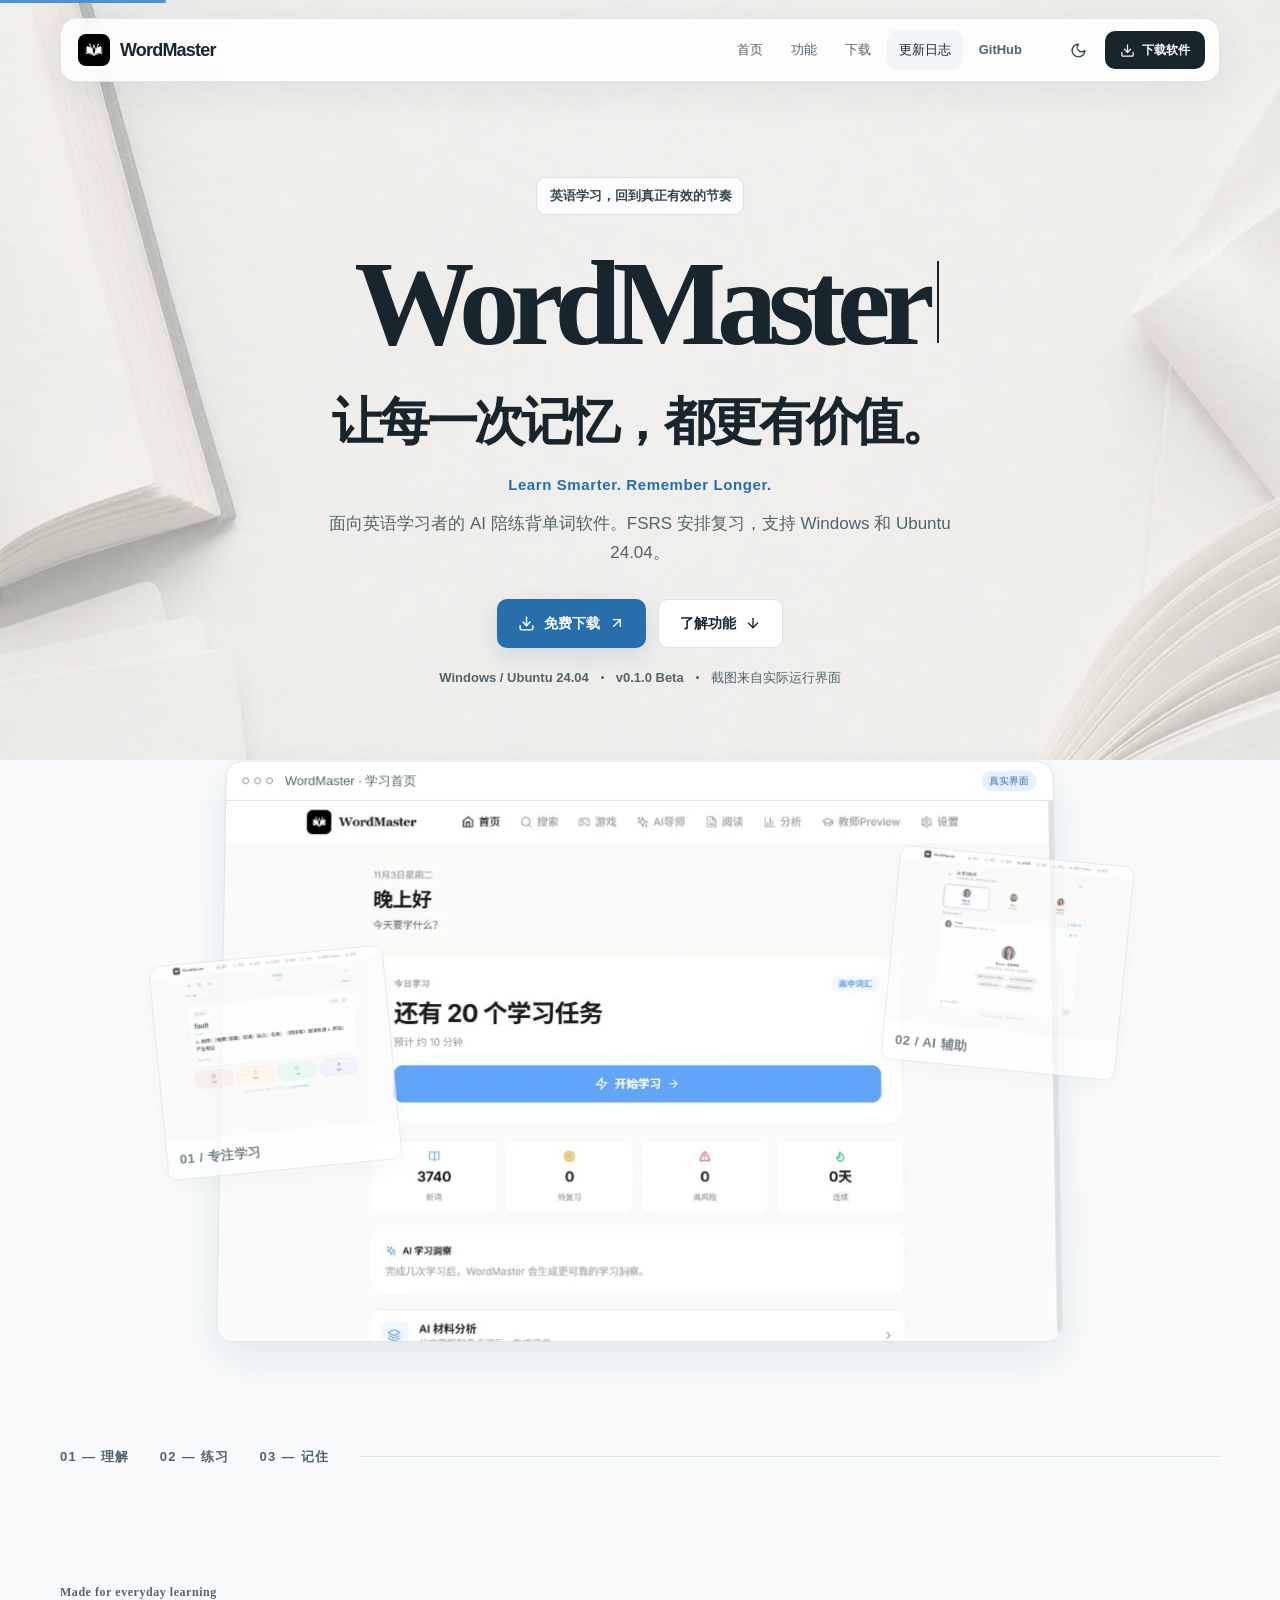
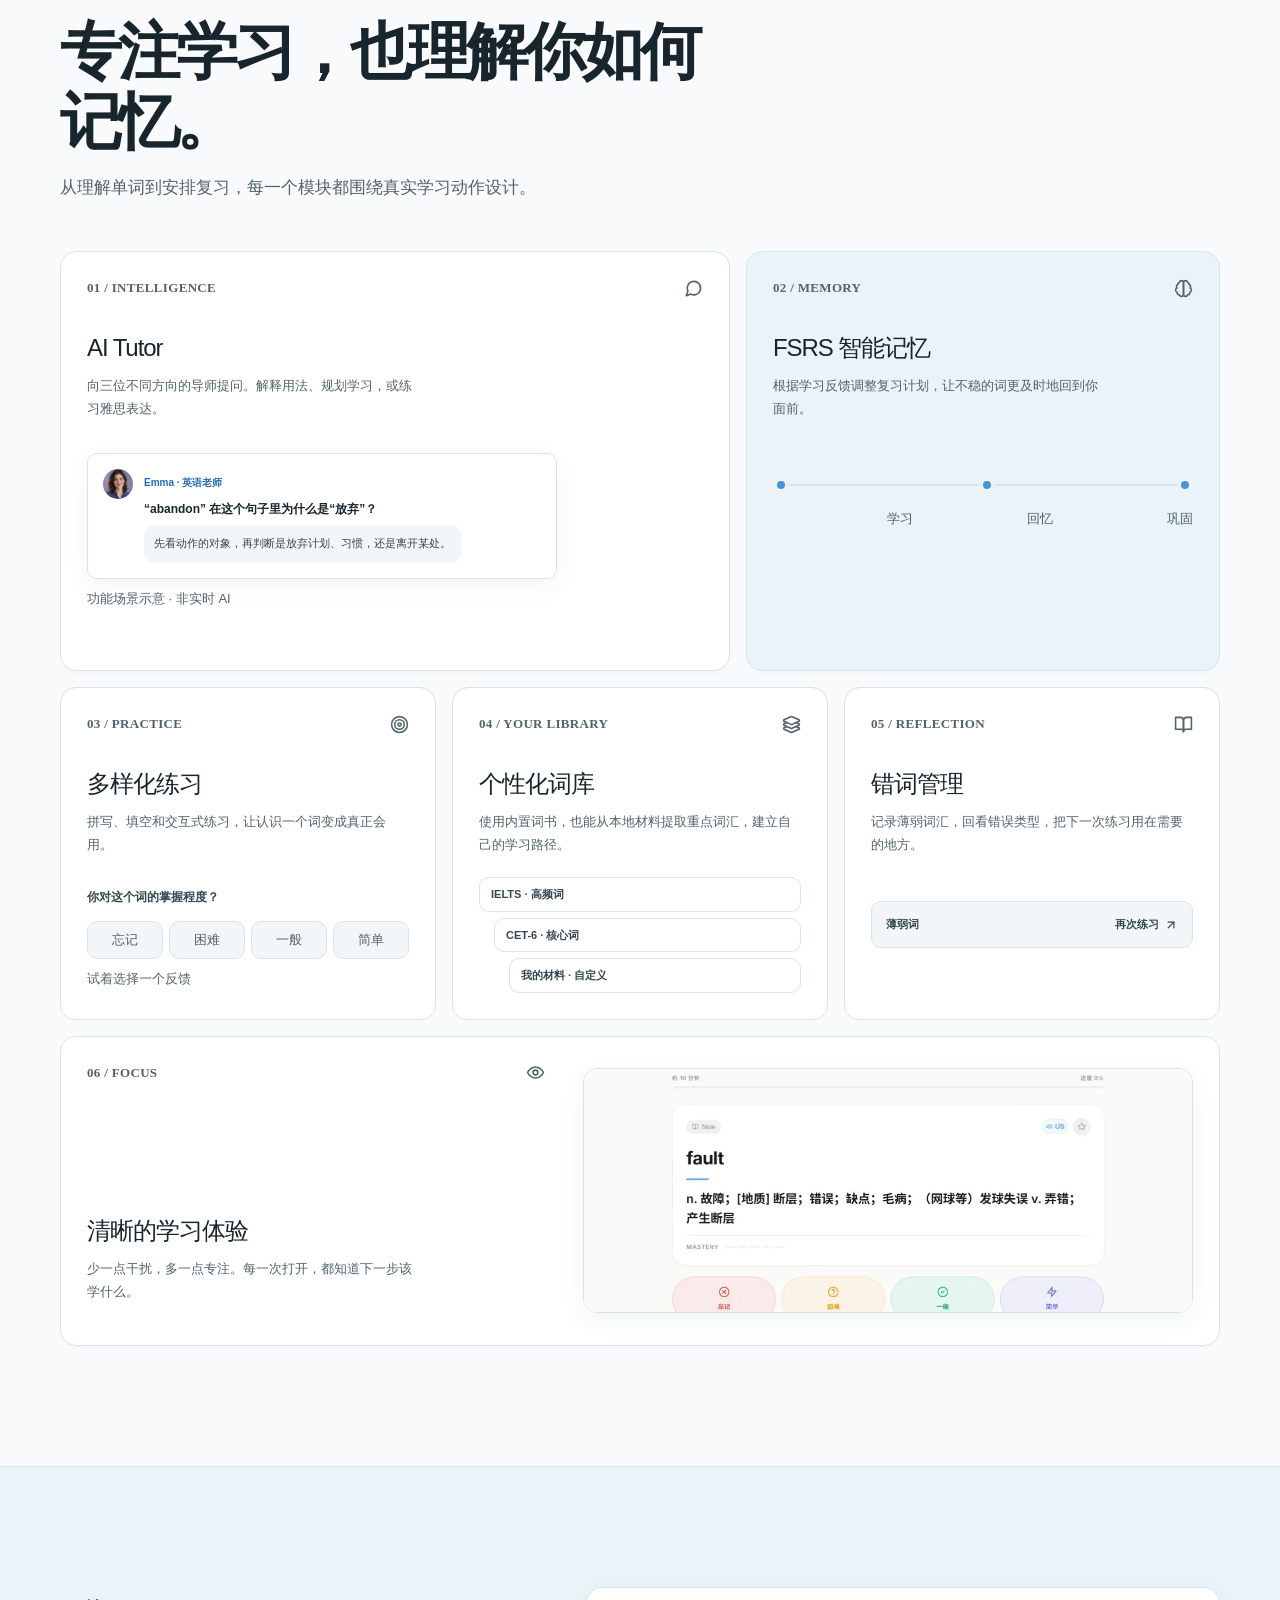
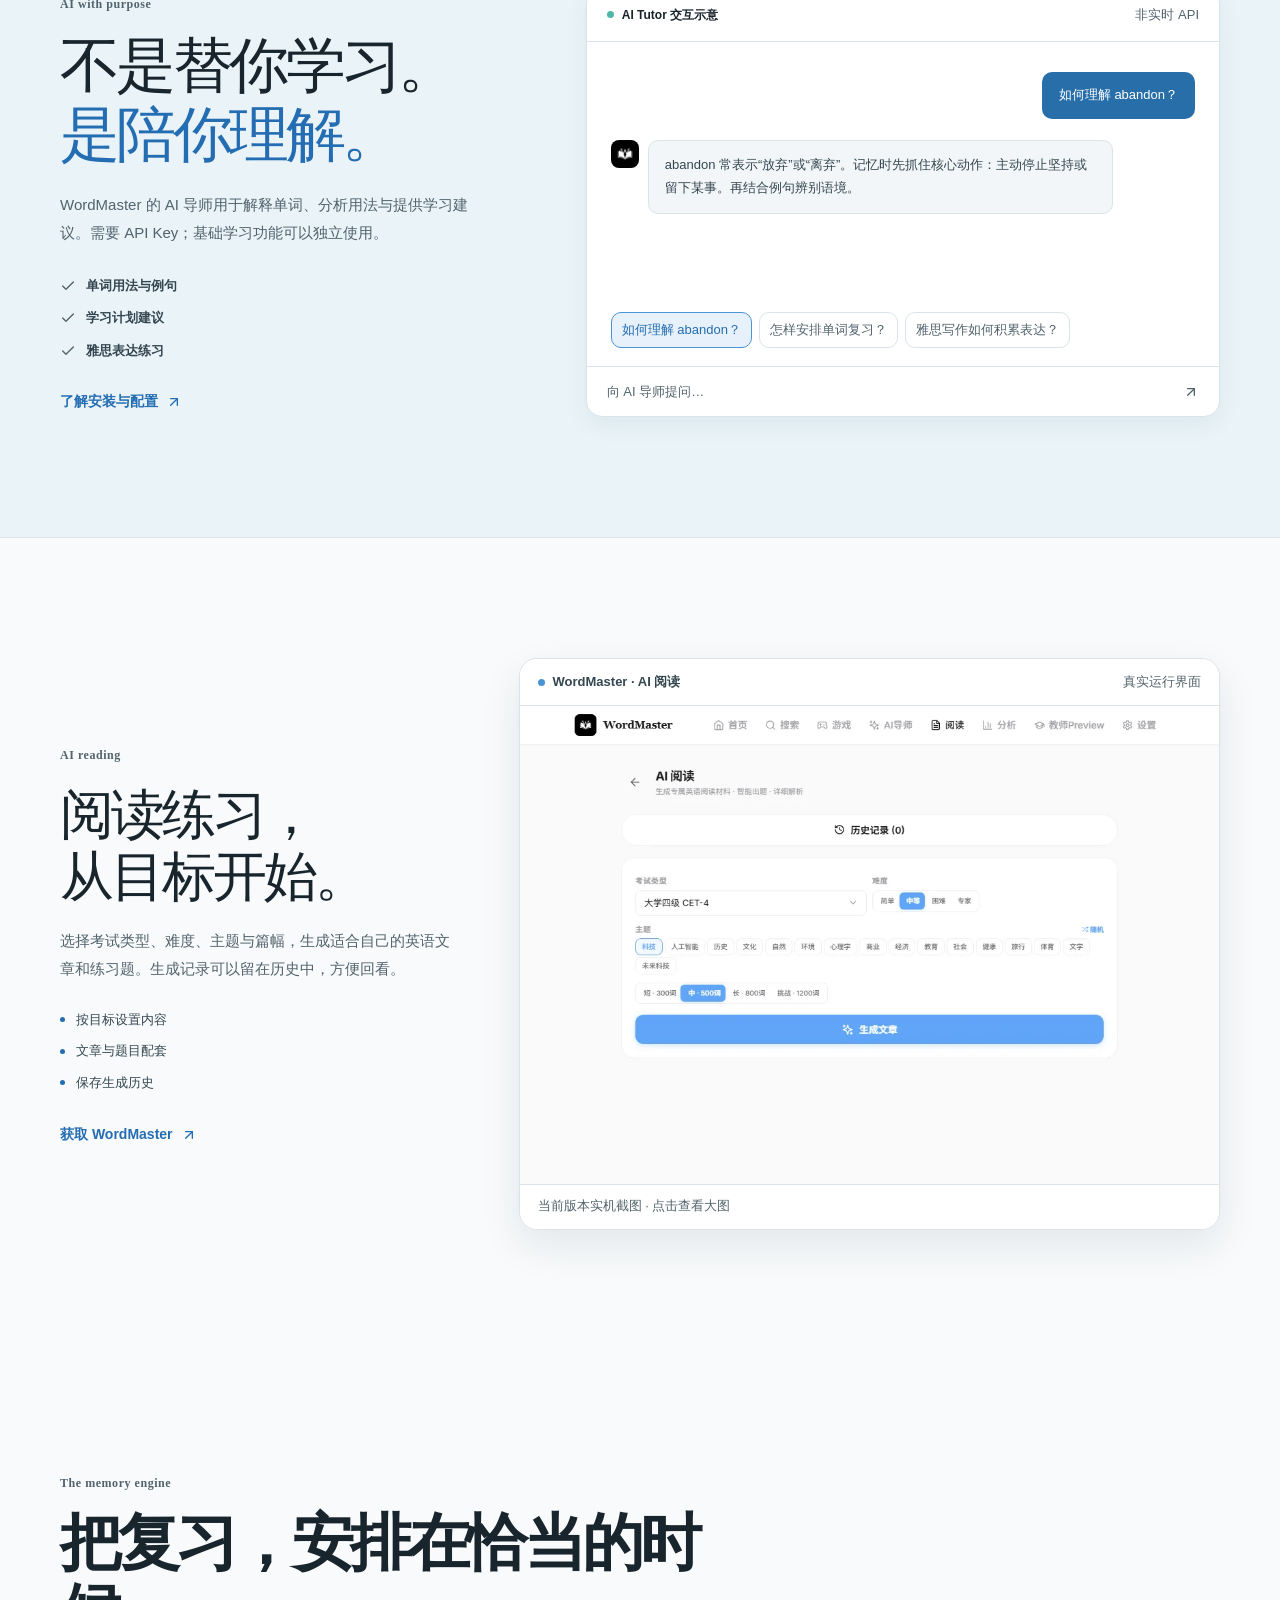
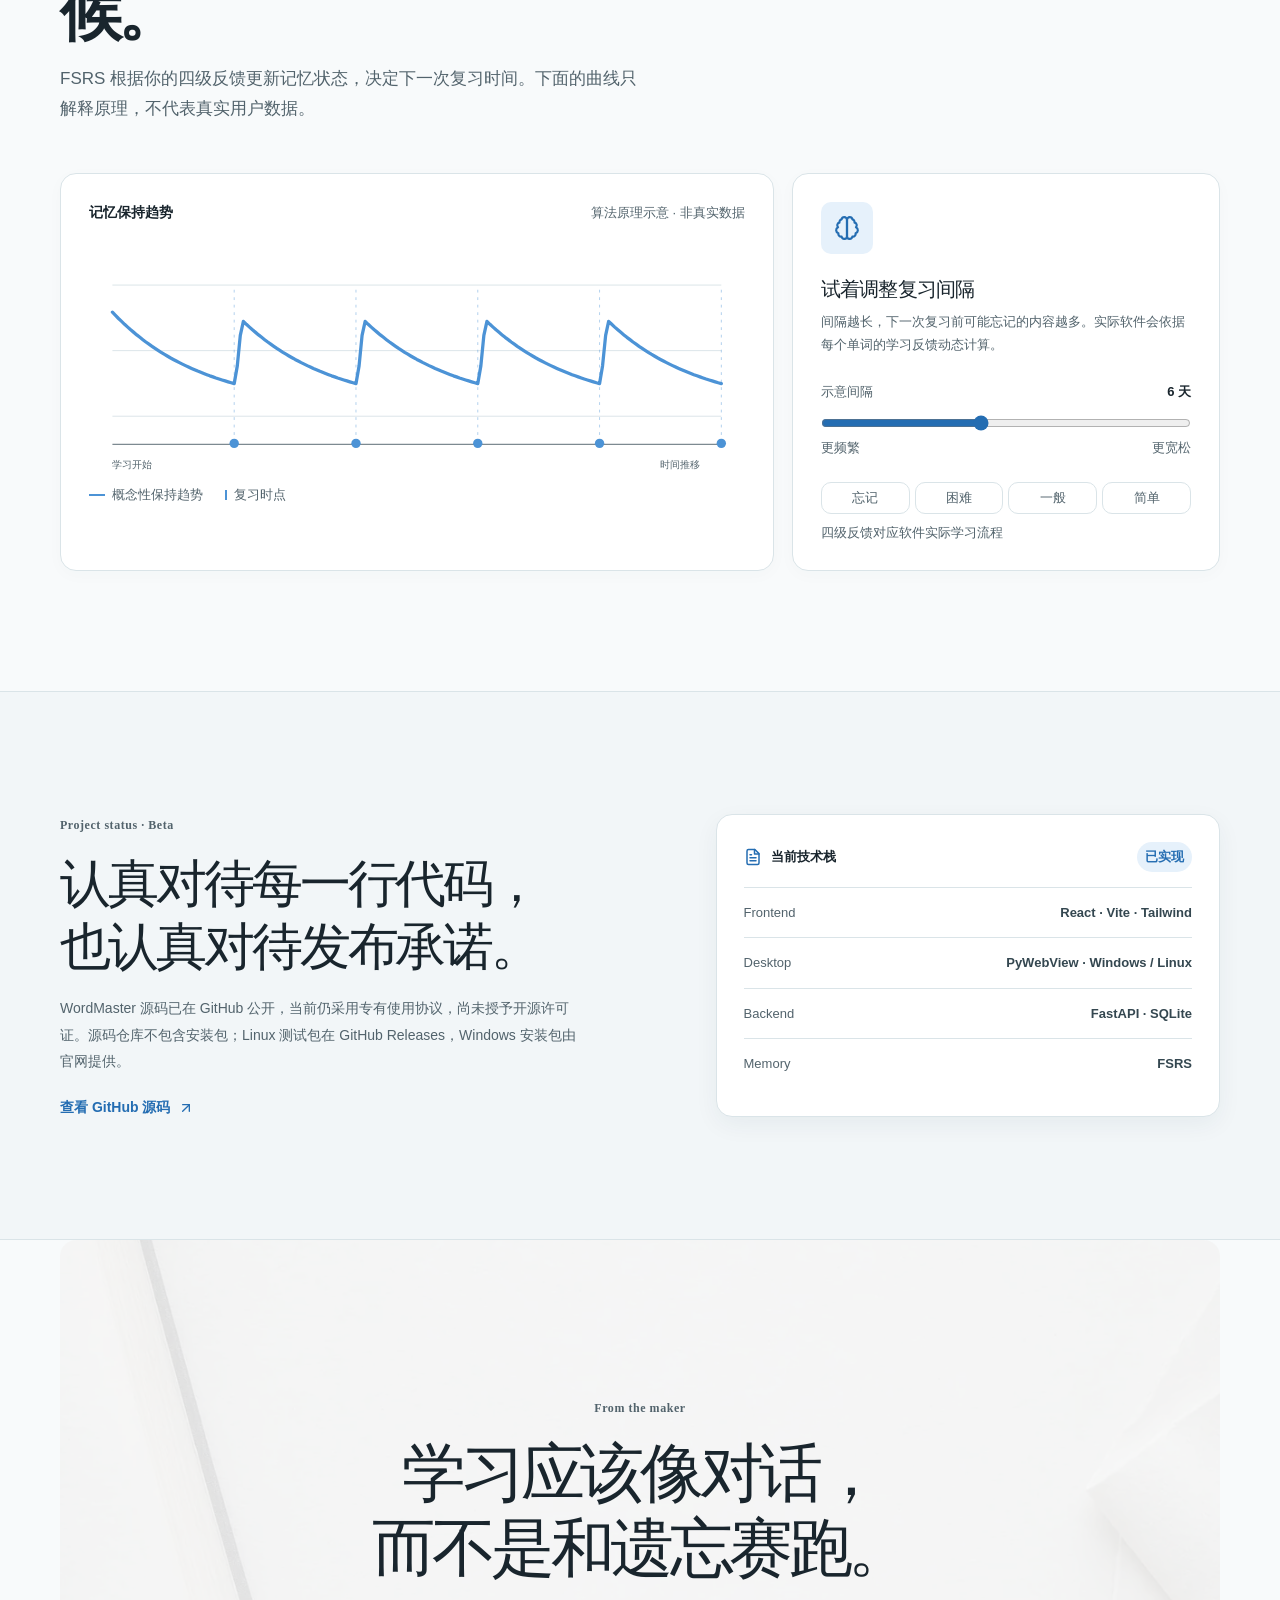
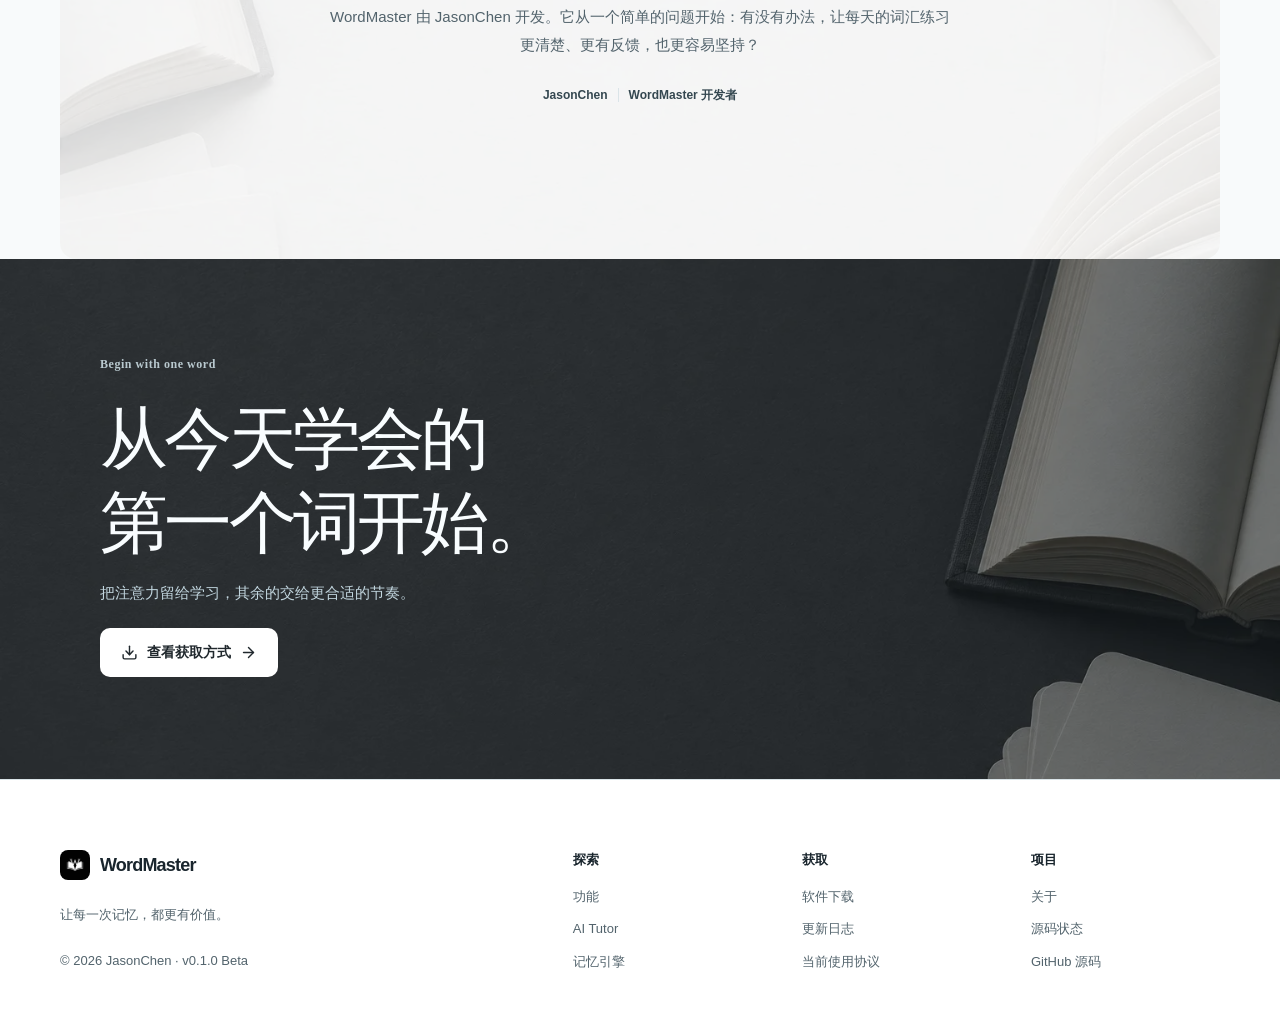
==== commit c322f551: "Keep the hero caret aligned and blinking" ====
--- a/changelog/index.html
+++ b/changelog/index.html
@@ -6,6 +6,6 @@
   <meta property="og:type" content="website" /><meta property="og:title" content="WordMaster 更新日志" /><meta property="og:description" content="WordMaster Windows 与 Ubuntu 24.04 版本的更新记录。" /><meta property="og:image" content="https://jasonchen911.github.io/images/og-wordmaster.png" /><meta property="og:image:width" content="1200" /><meta property="og:image:height" content="630" />
   <meta name="twitter:card" content="summary_large_image" /><link rel="icon" type="image/svg+xml" href="/favicon.svg" /><link rel="icon" type="image/png" sizes="32x32" href="/favicon-32.png" />
   <title>更新日志 — WordMaster</title>
-  <script type="module" crossorigin src="/assets/main-DttVxntI.js"></script>
-  <link rel="stylesheet" crossorigin href="/assets/main-EhPOWsng.css">
+  <script type="module" crossorigin src="/assets/main-BXjiiwXl.js"></script>
+  <link rel="stylesheet" crossorigin href="/assets/main-CDGaWRG9.css">
 <link rel="canonical" href="https://jasonchen911.github.io/changelog/" /><meta property="og:url" content="https://jasonchen911.github.io/changelog/" /></head><body><div id="root"><a class="skip-link" href="#main-content">跳到主要内容</a><div class="scroll-progress" aria-hidden="true" style="transform:scaleX(0)"></div><header class="site-header "><div class="nav-shell"><a class="brand" aria-label="WordMaster 首页" href="/"><img src="/images/wordmaster-logo.webp" alt="" width="32" height="32"/><span>WordMaster</span></a><nav class="desktop-nav" aria-label="主导航"><a class="" href="/">首页</a><a class="" href="/#features">功能</a><a class="" href="/download/">下载</a><a aria-current="page" class="nav-active" href="/changelog/">更新日志</a><a href="https://github.com/JasonChen911/WordMaster-V1.0" target="_blank" rel="noopener noreferrer">GitHub</a></nav><div class="nav-actions"><button class="theme-toggle" aria-label="切换深色模式" title="深色模式"><svg xmlns="http://www.w3.org/2000/svg" width="17" height="17" viewBox="0 0 24 24" fill="none" stroke="currentColor" stroke-width="2" stroke-linecap="round" stroke-linejoin="round" class="lucide lucide-moon "><path d="M12 3a6 6 0 0 0 9 9 9 9 0 1 1-9-9Z"></path></svg></button><a class="nav-download" href="/download/"><svg xmlns="http://www.w3.org/2000/svg" width="15" height="15" viewBox="0 0 24 24" fill="none" stroke="currentColor" stroke-width="2" stroke-linecap="round" stroke-linejoin="round" class="lucide lucide-download "><path d="M21 15v4a2 2 0 0 1-2 2H5a2 2 0 0 1-2-2v-4"></path><polyline points="7 10 12 15 17 10"></polyline><line x1="12" x2="12" y1="15" y2="3"></line></svg> 下载软件</a><button class="menu-toggle" aria-expanded="false" aria-label="打开导航菜单"><svg xmlns="http://www.w3.org/2000/svg" width="22" height="22" viewBox="0 0 24 24" fill="none" stroke="currentColor" stroke-width="2" stroke-linecap="round" stroke-linejoin="round" class="lucide lucide-menu "><line x1="4" x2="20" y1="12" y2="12"></line><line x1="4" x2="20" y1="6" y2="6"></line><line x1="4" x2="20" y1="18" y2="18"></line></svg></button></div></div></header><div id="main-content"><main style="opacity:1;transform:none"><!--$--><section class="changelog-page container"><div class=""><span class="eyebrow">Release notes</span><h1>每一步改进，<br/><em>都有迹可循。</em></h1><p>以下记录当前 Beta 构建中已经实现的功能，不包含尚未上线的计划。</p></div><div class="timeline"><div class="timeline-rail"></div><div class="release-entry"><div class="release-marker"></div><div class="release-meta"><span class="release-badge"><span></span> 当前构建</span><h2>v<!-- -->0.1.0<!-- --> Beta</h2><p><svg xmlns="http://www.w3.org/2000/svg" width="15" height="15" viewBox="0 0 24 24" fill="none" stroke="currentColor" stroke-width="2" stroke-linecap="round" stroke-linejoin="round" class="lucide lucide-clock3 "><circle cx="12" cy="12" r="10"></circle><polyline points="12 6 12 12 16.5 12"></polyline></svg> 本地版本配置读取</p></div><div class="release-groups"><div><h3>学习与记忆</h3><ul><li><svg xmlns="http://www.w3.org/2000/svg" width="16" height="16" viewBox="0 0 24 24" fill="none" stroke="currentColor" stroke-width="2" stroke-linecap="round" stroke-linejoin="round" class="lucide lucide-check "><path d="M20 6 9 17l-5-5"></path></svg><span>接入 FSRS 间隔重复，按四级反馈调整单词复习安排。</span></li><li><svg xmlns="http://www.w3.org/2000/svg" width="16" height="16" viewBox="0 0 24 24" fill="none" stroke="currentColor" stroke-width="2" stroke-linecap="round" stroke-linejoin="round" class="lucide lucide-check "><path d="M20 6 9 17l-5-5"></path></svg><span>在学习页解释为什么今天需要复习这个词。</span></li><li><svg xmlns="http://www.w3.org/2000/svg" width="16" height="16" viewBox="0 0 24 24" fill="none" stroke="currentColor" stroke-width="2" stroke-linecap="round" stroke-linejoin="round" class="lucide lucide-check "><path d="M20 6 9 17l-5-5"></path></svg><span>加入拼写、填空、游戏化练习和错词管理。</span></li></ul></div><div><h3>AI 辅助</h3><ul><li><svg xmlns="http://www.w3.org/2000/svg" width="16" height="16" viewBox="0 0 24 24" fill="none" stroke="currentColor" stroke-width="2" stroke-linecap="round" stroke-linejoin="round" class="lucide lucide-check "><path d="M20 6 9 17l-5-5"></path></svg><span>三位 AI 导师支持独立对话与本机历史记录。</span></li><li><svg xmlns="http://www.w3.org/2000/svg" width="16" height="16" viewBox="0 0 24 24" fill="none" stroke="currentColor" stroke-width="2" stroke-linecap="round" stroke-linejoin="round" class="lucide lucide-check "><path d="M20 6 9 17l-5-5"></path></svg><span>AI 阅读可保存生成的文章、题目与题型，并可逐条删除。</span></li><li><svg xmlns="http://www.w3.org/2000/svg" width="16" height="16" viewBox="0 0 24 24" fill="none" stroke="currentColor" stroke-width="2" stroke-linecap="round" stroke-linejoin="round" class="lucide lucide-check "><path d="M20 6 9 17l-5-5"></path></svg><span>从本地材料提取重点词汇，确认后生成词书。</span></li></ul></div><div><h3>桌面体验</h3><ul><li><svg xmlns="http://www.w3.org/2000/svg" width="16" height="16" viewBox="0 0 24 24" fill="none" stroke="currentColor" stroke-width="2" stroke-linecap="round" stroke-linejoin="round" class="lucide lucide-check "><path d="M20 6 9 17l-5-5"></path></svg><span>优化启动检测与前端资源校验。</span></li><li><svg xmlns="http://www.w3.org/2000/svg" width="16" height="16" viewBox="0 0 24 24" fill="none" stroke="currentColor" stroke-width="2" stroke-linecap="round" stroke-linejoin="round" class="lucide lucide-check "><path d="M20 6 9 17l-5-5"></path></svg><span>加入可选背景、深色模式和发音设置。</span></li><li><svg xmlns="http://www.w3.org/2000/svg" width="16" height="16" viewBox="0 0 24 24" fill="none" stroke="currentColor" stroke-width="2" stroke-linecap="round" stroke-linejoin="round" class="lucide lucide-check "><path d="M20 6 9 17l-5-5"></path></svg><span>提供 Windows 安装程序及 Ubuntu 24.04 x64 测试包。</span></li></ul></div></div></div></div><div class="changelog-actions"><a class="button button-primary" href="/download/">获取当前版本 <svg xmlns="http://www.w3.org/2000/svg" width="16" height="16" viewBox="0 0 24 24" fill="none" stroke="currentColor" stroke-width="2" stroke-linecap="round" stroke-linejoin="round" class="lucide lucide-arrow-up-right "><path d="M7 7h10v10"></path><path d="M7 17 17 7"></path></svg></a><a class="text-link" href="/"><svg xmlns="http://www.w3.org/2000/svg" width="15" height="15" viewBox="0 0 24 24" fill="none" stroke="currentColor" stroke-width="2" stroke-linecap="round" stroke-linejoin="round" class="lucide lucide-arrow-left "><path d="m12 19-7-7 7-7"></path><path d="M19 12H5"></path></svg> 返回首页</a></div></section><!--/$--></main></div><footer class="site-footer"><div class="container footer-grid"><div class="footer-brand"><a class="brand" href="/"><img src="/images/wordmaster-logo.webp" alt="" width="30" height="30"/><span>WordMaster</span></a><p>让每一次记忆，都更有价值。</p><small>© 2026 JasonChen · v0.1.0 Beta</small></div><div><strong>探索</strong><a href="/#features">功能</a><a href="/#intelligence">AI Tutor</a><a href="/#memory">记忆引擎</a></div><div><strong>获取</strong><a href="/download/">软件下载</a><a href="/changelog/">更新日志</a><a href="/license/">当前使用协议</a></div><div><strong>项目</strong><a href="/#about">关于</a><a href="/#source">源码状态</a><a href="https://github.com/JasonChen911/WordMaster-V1.0" target="_blank" rel="noopener noreferrer">GitHub 源码</a></div></div></footer></div></body></html>
--- a/assets/main-CDGaWRG9.css
+++ b/assets/main-CDGaWRG9.css
@@ -0,0 +1 @@
+*,:before,:after{--tw-border-spacing-x: 0;--tw-border-spacing-y: 0;--tw-translate-x: 0;--tw-translate-y: 0;--tw-rotate: 0;--tw-skew-x: 0;--tw-skew-y: 0;--tw-scale-x: 1;--tw-scale-y: 1;--tw-pan-x: ;--tw-pan-y: ;--tw-pinch-zoom: ;--tw-scroll-snap-strictness: proximity;--tw-gradient-from-position: ;--tw-gradient-via-position: ;--tw-gradient-to-position: ;--tw-ordinal: ;--tw-slashed-zero: ;--tw-numeric-figure: ;--tw-numeric-spacing: ;--tw-numeric-fraction: ;--tw-ring-inset: ;--tw-ring-offset-width: 0px;--tw-ring-offset-color: #fff;--tw-ring-color: rgb(59 130 246 / .5);--tw-ring-offset-shadow: 0 0 #0000;--tw-ring-shadow: 0 0 #0000;--tw-shadow: 0 0 #0000;--tw-shadow-colored: 0 0 #0000;--tw-blur: ;--tw-brightness: ;--tw-contrast: ;--tw-grayscale: ;--tw-hue-rotate: ;--tw-invert: ;--tw-saturate: ;--tw-sepia: ;--tw-drop-shadow: ;--tw-backdrop-blur: ;--tw-backdrop-brightness: ;--tw-backdrop-contrast: ;--tw-backdrop-grayscale: ;--tw-backdrop-hue-rotate: ;--tw-backdrop-invert: ;--tw-backdrop-opacity: ;--tw-backdrop-saturate: ;--tw-backdrop-sepia: ;--tw-contain-size: ;--tw-contain-layout: ;--tw-contain-paint: ;--tw-contain-style: }::backdrop{--tw-border-spacing-x: 0;--tw-border-spacing-y: 0;--tw-translate-x: 0;--tw-translate-y: 0;--tw-rotate: 0;--tw-skew-x: 0;--tw-skew-y: 0;--tw-scale-x: 1;--tw-scale-y: 1;--tw-pan-x: ;--tw-pan-y: ;--tw-pinch-zoom: ;--tw-scroll-snap-strictness: proximity;--tw-gradient-from-position: ;--tw-gradient-via-position: ;--tw-gradient-to-position: ;--tw-ordinal: ;--tw-slashed-zero: ;--tw-numeric-figure: ;--tw-numeric-spacing: ;--tw-numeric-fraction: ;--tw-ring-inset: ;--tw-ring-offset-width: 0px;--tw-ring-offset-color: #fff;--tw-ring-color: rgb(59 130 246 / .5);--tw-ring-offset-shadow: 0 0 #0000;--tw-ring-shadow: 0 0 #0000;--tw-shadow: 0 0 #0000;--tw-shadow-colored: 0 0 #0000;--tw-blur: ;--tw-brightness: ;--tw-contrast: ;--tw-grayscale: ;--tw-hue-rotate: ;--tw-invert: ;--tw-saturate: ;--tw-sepia: ;--tw-drop-shadow: ;--tw-backdrop-blur: ;--tw-backdrop-brightness: ;--tw-backdrop-contrast: ;--tw-backdrop-grayscale: ;--tw-backdrop-hue-rotate: ;--tw-backdrop-invert: ;--tw-backdrop-opacity: ;--tw-backdrop-saturate: ;--tw-backdrop-sepia: ;--tw-contain-size: ;--tw-contain-layout: ;--tw-contain-paint: ;--tw-contain-style: }*,:before,:after{box-sizing:border-box;border-width:0;border-style:solid;border-color:#e5e7eb}:before,:after{--tw-content: ""}html,:host{line-height:1.5;-webkit-text-size-adjust:100%;-moz-tab-size:4;-o-tab-size:4;tab-size:4;font-family:ui-sans-serif,system-ui,sans-serif,"Apple Color Emoji","Segoe UI Emoji",Segoe UI Symbol,"Noto Color Emoji";font-feature-settings:normal;font-variation-settings:normal;-webkit-tap-highlight-color:transparent}body{margin:0;line-height:inherit}hr{height:0;color:inherit;border-top-width:1px}abbr:where([title]){-webkit-text-decoration:underline dotted;text-decoration:underline dotted}h1,h2,h3,h4,h5,h6{font-size:inherit;font-weight:inherit}a{color:inherit;text-decoration:inherit}b,strong{font-weight:bolder}code,kbd,samp,pre{font-family:ui-monospace,SFMono-Regular,Menlo,Monaco,Consolas,Liberation Mono,Courier New,monospace;font-feature-settings:normal;font-variation-settings:normal;font-size:1em}small{font-size:80%}sub,sup{font-size:75%;line-height:0;position:relative;vertical-align:baseline}sub{bottom:-.25em}sup{top:-.5em}table{text-indent:0;border-color:inherit;border-collapse:collapse}button,input,optgroup,select,textarea{font-family:inherit;font-feature-settings:inherit;font-variation-settings:inherit;font-size:100%;font-weight:inherit;line-height:inherit;letter-spacing:inherit;color:inherit;margin:0;padding:0}button,select{text-transform:none}button,input:where([type=button]),input:where([type=reset]),input:where([type=submit]){-webkit-appearance:button;background-color:transparent;background-image:none}:-moz-focusring{outline:auto}:-moz-ui-invalid{box-shadow:none}progress{vertical-align:baseline}::-webkit-inner-spin-button,::-webkit-outer-spin-button{height:auto}[type=search]{-webkit-appearance:textfield;outline-offset:-2px}::-webkit-search-decoration{-webkit-appearance:none}::-webkit-file-upload-button{-webkit-appearance:button;font:inherit}summary{display:list-item}blockquote,dl,dd,h1,h2,h3,h4,h5,h6,hr,figure,p,pre{margin:0}fieldset{margin:0;padding:0}legend{padding:0}ol,ul,menu{list-style:none;margin:0;padding:0}dialog{padding:0}textarea{resize:vertical}input::-moz-placeholder,textarea::-moz-placeholder{opacity:1;color:#9ca3af}input::placeholder,textarea::placeholder{opacity:1;color:#9ca3af}button,[role=button]{cursor:pointer}:disabled{cursor:default}img,svg,video,canvas,audio,iframe,embed,object{display:block;vertical-align:middle}img,video{max-width:100%;height:auto}[hidden]:where(:not([hidden=until-found])){display:none}.container{width:100%}@media (min-width: 640px){.container{max-width:640px}}@media (min-width: 768px){.container{max-width:768px}}@media (min-width: 1024px){.container{max-width:1024px}}@media (min-width: 1280px){.container{max-width:1280px}}@media (min-width: 1536px){.container{max-width:1536px}}.sr-only{position:absolute;width:1px;height:1px;padding:0;margin:-1px;overflow:hidden;clip:rect(0,0,0,0);white-space:nowrap;border-width:0}.visible{visibility:visible}.table{display:table}.resize{resize:both}.transition{transition-property:color,background-color,border-color,text-decoration-color,fill,stroke,opacity,box-shadow,transform,filter,backdrop-filter;transition-timing-function:cubic-bezier(.4,0,.2,1);transition-duration:.15s}:root{font-family:Aptos,Segoe UI,PingFang SC,Microsoft YaHei,sans-serif;color-scheme:light;--bg: #f8fafb;--surface: #fff;--surface-soft: #f2f6f8;--surface-blue: #e9f3f8;--ink: #19252d;--ink-soft: #344750;--text-muted: #52636c;--muted: var(--text-muted);--muted-faint: var(--text-muted);--line: #dae4e8;--blue: #4c93d6;--blue-dark: #246db2;--blue-soft: #e6f1fb;--radius-sm: 6px;--radius-md: 10px;--radius-lg: 16px;--space-1: 4px;--space-2: 8px;--space-3: 12px;--space-4: 16px;--space-6: 24px;--space-8: 32px;--header: rgba(255,255,255,.85);--shadow: 0 8px 24px rgba(25,49,67,.055);--shadow-large: 0 16px 40px rgba(25,49,67,.09);background:var(--bg)}html[data-theme=dark]{color-scheme:dark;--bg: #10171b;--surface: #182126;--surface-soft: #1e2a30;--surface-blue: #1c303c;--ink: #eff6f8;--ink-soft: #cedde3;--text-muted: #a8b6bd;--muted: var(--text-muted);--muted-faint: var(--text-muted);--line: #324249;--blue: #8ac5f6;--blue-dark: #a8d9ff;--blue-soft: #203a4b;--header: rgba(24,33,38,.88);--shadow: 0 8px 24px rgba(0,0,0,.16);--shadow-large: 0 16px 40px rgba(0,0,0,.24)}*,*:before,*:after{box-sizing:border-box}html{scroll-behavior:smooth;scroll-padding-top:110px}body{margin:0;min-width:320px;background:var(--bg);color:var(--ink);transition:background-color .3s,color .3s}button,input{font:inherit}button{border:0}a{color:inherit;text-decoration:none}img{max-width:100%}::-moz-selection{background:#a6d4ef;color:#163449}::selection{background:#a6d4ef;color:#163449}:focus-visible{outline:3px solid var(--blue);outline-offset:3px}.container{width:min(1160px,calc(100% - 64px));margin-inline:auto}.skip-link{position:fixed;z-index:110;top:-80px;left:20px;background:var(--surface);color:var(--ink);padding:11px 18px;border-radius:12px}.skip-link:focus{top:12px}.scroll-progress{position:fixed;top:0;left:0;right:0;height:3px;z-index:105;background:var(--blue);transform-origin:left}.site-header{position:fixed;z-index:100;top:18px;width:100%;padding:0 22px;pointer-events:none}.nav-shell{pointer-events:auto;width:min(1160px,100%);height:64px;margin:auto;padding:0 14px 0 17px;display:flex;align-items:center;gap:25px;background:var(--header);border:1px solid color-mix(in srgb,var(--line) 88%,transparent);border-radius:19px;box-shadow:0 8px 40px #112b3a12;backdrop-filter:blur(20px);-webkit-backdrop-filter:blur(20px);transition:box-shadow .25s,background-color .25s,transform .25s}.site-header.is-scrolled .nav-shell{box-shadow:0 14px 50px #112b3a26}.brand{display:inline-flex;align-items:center;gap:10px;white-space:nowrap;color:var(--ink);font-size:18px;font-weight:720;letter-spacing:-.045em}.brand img{border-radius:8px;display:block}.desktop-nav{display:flex;align-items:center;justify-content:center;gap:4px;margin-left:auto}.desktop-nav a,.nav-unavailable{padding:10px 12px;border-radius:10px;color:var(--muted);font-size:13px;font-weight:550;transition:color .2s,background-color .2s}.desktop-nav a:hover,.desktop-nav .nav-active{color:var(--ink);background:var(--surface-soft)}.nav-unavailable{opacity:.8;cursor:default}.nav-unavailable small{font-size:9px;color:var(--blue-dark);margin-left:2px}.nav-actions{display:flex;align-items:center;gap:8px}.theme-toggle,.menu-toggle{display:grid;place-items:center;width:38px;height:38px;cursor:pointer;color:var(--ink-soft);background:transparent;border-radius:10px;transition:background-color .2s,transform .2s}.theme-toggle:hover,.menu-toggle:hover{background:var(--surface-soft)}.theme-toggle:active,.menu-toggle:active{transform:scale(.94)}.nav-download{height:38px;padding:0 15px;display:inline-flex;align-items:center;gap:7px;background:var(--ink);color:var(--bg);border-radius:10px;font-size:12px;font-weight:650;transition:transform .2s,opacity .2s}.nav-download:hover{transform:translateY(-2px);opacity:.88}.menu-toggle,.mobile-nav{display:none}.eyebrow{display:inline-flex;align-items:center;color:var(--blue-dark);font-family:Georgia,Times New Roman,serif;font-size:12px;font-weight:600;letter-spacing:.045em;text-transform:none}.section{padding-block:120px}.section-heading{max-width:680px;margin-bottom:48px}.section-heading h2{margin:14px 0 16px;font-size:clamp(38px,5vw,62px);letter-spacing:-.065em;line-height:1.13;font-weight:720}.section-heading p{max-width:590px;color:var(--muted);font-size:17px;line-height:1.8}.button{display:inline-flex;align-items:center;justify-content:center;gap:9px;min-height:49px;padding:0 21px;border-radius:12px;font-size:14px;font-weight:650;transition:transform .2s,box-shadow .2s,background-color .2s}.button:hover{transform:translateY(-3px)}.button:active{transform:translateY(1px) scale(.985)}.button-primary{background:#276eaa;color:#fff;box-shadow:0 8px 22px #286fab29}.button-primary:hover{background:#1e6199;box-shadow:0 13px 25px #286fab38}.button-secondary{background:var(--surface);color:var(--ink);border:1px solid var(--line)}.button-secondary:hover{box-shadow:var(--shadow)}.text-link{display:inline-flex;gap:8px;align-items:center;color:var(--blue-dark);font-size:14px;font-weight:700}.text-link svg{transition:transform .2s}.text-link:hover svg{transform:translate(2px,-2px)}.hero{position:relative;padding-top:177px;overflow:hidden}.hero-wash{position:absolute;inset:0 0 auto;height:760px;pointer-events:none;background:url(/images/background-paper.webp) center / cover no-repeat;opacity:.38}html[data-theme=dark] .hero-wash{background-image:url(/images/background-library-dark.webp);opacity:.3}.hero-content{position:relative;text-align:center}.hero-kicker{width:-moz-fit-content;width:fit-content;margin:0 auto 24px;display:flex;align-items:center;gap:9px;padding:8px 11px 8px 13px;border:1px solid var(--line);border-radius:100px;background:var(--header);box-shadow:0 5px 20px #3868800d;color:var(--ink-soft);font-size:11px;font-weight:650}.kicker-dot,.release-badge>span{width:6px;height:6px;border-radius:50%;background:#4fb7a5;box-shadow:0 0 0 3px #4fb7a521}.hero h1{margin:0;font-family:Georgia,Times New Roman,serif;font-size:clamp(65px,9.4vw,132px);line-height:1.08;letter-spacing:-.075em;font-weight:600}.hero-type{display:inline-block;position:relative;white-space:nowrap}.hero-type-caret{display:none}@media (prefers-reduced-motion: no-preference){.hero-type [data-hero-letter]{animation:hero-type-key 35ms ease-out var(--hero-key) both}.hero-type-caret{display:block;position:absolute;inset-inline-start:calc(var(--hero-caret-x, 100%) + .09em);top:.19em;width:.024em;min-width:2px;height:.68em;background:currentColor;pointer-events:none;animation:hero-type-caret-blink .85s step-end infinite}}@keyframes hero-type-key{0%{opacity:0}to{opacity:1}}@keyframes hero-type-caret-blink{0%,to{opacity:1}58%{opacity:0}}.hero-title-cn{margin:22px 0 0;font-size:clamp(27px,4vw,52px);letter-spacing:-.07em;font-weight:680;line-height:1.25}.hero-tagline{margin:20px 0 0;color:var(--blue-dark);font-size:15px;font-weight:670;letter-spacing:.04em}.hero-description{margin:13px auto 0;max-width:630px;color:var(--muted);font-size:17px;line-height:1.7}.hero-actions{display:flex;justify-content:center;gap:12px;margin-top:31px}.hero-proof{display:flex;align-items:center;justify-content:center;gap:12px;margin-top:20px;color:var(--muted-faint);font-size:11px;font-weight:550}.hero-proof span{width:3px;height:3px;background:var(--muted-faint);border-radius:50%}.hero-stage{position:relative;height:690px;margin:70px auto 0;max-width:1060px}.hero-main-window{width:79%;margin:0 auto;transform:perspective(1300px) rotateX(3deg)}.app-window{overflow:hidden;border:1px solid var(--line);border-radius:17px;background:var(--surface);box-shadow:var(--shadow-large)}.window-bar{height:40px;display:flex;align-items:center;gap:12px;padding:0 16px;border-bottom:1px solid var(--line);color:var(--muted);font-size:11px}.window-dots{display:flex;gap:5px}.window-dots i{width:7px;height:7px;border:1px solid var(--muted-faint);border-radius:50%;opacity:.7}.window-chip{margin-left:auto;color:var(--blue-dark);background:var(--blue-soft);padding:3px 8px;border-radius:99px;font-size:10px}.hero-main-window img{display:block;width:100%;height:540px;-o-object-fit:cover;object-fit:cover;-o-object-position:top center;object-position:top center}.hero-float{position:absolute;width:235px;overflow:hidden;border-radius:13px;background:var(--surface);border:1px solid var(--line);box-shadow:0 22px 65px #19384a30;text-align:left}.hero-float img{width:100%;height:175px;-o-object-fit:cover;object-fit:cover;-o-object-position:top center;object-position:top center;display:block}.hero-float span{display:block;padding:9px 12px;color:var(--ink-soft);font-size:10px;font-weight:650;letter-spacing:.04em}.hero-float-study{left:-5px;top:190px;transform:rotate(-11deg);transform-origin:85% 85%}.hero-float-tutor{right:-8px;top:90px;transform:rotate(11deg);transform-origin:15% 85%}.editorial-line{display:flex;align-items:center;gap:30px;color:var(--muted-faint);font-size:11px;font-weight:650;letter-spacing:.1em}.editorial-line div{flex:1;height:1px;background:var(--line)}.features-section{padding-top:112px}.bento{display:grid;grid-template-columns:repeat(12,1fr);gap:16px}.feature-card{position:relative;overflow:hidden;min-height:316px;padding:26px;border:1px solid var(--line);border-radius:23px;background:var(--surface);box-shadow:0 2px 4px #1a3b4e04;transition:transform .28s,box-shadow .28s,border-color .28s}.feature-card:hover{transform:translateY(-5px);box-shadow:var(--shadow);border-color:color-mix(in srgb,var(--blue) 40%,var(--line))}.feature-top{display:flex;align-items:center;justify-content:space-between;color:var(--blue-dark)}.feature-number{font-family:Georgia,Times New Roman,serif;font-size:11px;font-weight:600;letter-spacing:.025em}.feature-body{position:relative;z-index:1;max-width:390px}.feature-body h3{margin:32px 0 9px;color:var(--ink);font-size:24px;letter-spacing:-.045em}.feature-body p{margin:0;max-width:330px;color:var(--muted);font-size:13px;line-height:1.75}.feature-tutor{grid-column:span 7;min-height:420px;background:var(--surface)}.feature-memory{grid-column:span 5;min-height:420px;background:var(--surface-blue)}.feature-practice,.feature-books,.feature-mistakes{grid-column:span 4}.feature-focus{grid-column:span 12;min-height:310px;display:grid;grid-template-columns:minmax(0,.75fr) minmax(0,1fr);gap:38px;align-items:stretch}.feature-focus-copy{display:flex;flex-direction:column;justify-content:space-between;min-width:0;padding-bottom:15px}.feature-focus .feature-body h3{margin-top:12px}.feature-focus-visual{display:flex;align-items:center;min-width:0}.feature-focus-visual img{display:block;width:100%;height:245px;-o-object-fit:cover;object-fit:cover;-o-object-position:center 30%;object-position:center 30%;border-radius:14px;border:1px solid var(--line);box-shadow:var(--shadow)}.mini-conversation{display:flex;gap:11px;width:94%;max-width:470px;margin-top:33px;padding:15px;border-radius:16px;background:var(--surface);border:1px solid var(--line);box-shadow:0 12px 35px #37678114;text-align:left}.mini-person{flex:0 0 30px;width:30px;height:30px;overflow:hidden;border-radius:50%}.mini-person img{width:100%;height:100%;-o-object-fit:cover;object-fit:cover;-o-object-position:center;object-position:center}.mini-conversation small{color:var(--blue-dark);font-weight:750;font-size:10px}.mini-conversation p{margin:7px 0;color:var(--ink);font-size:12px;font-weight:600}.mini-answer{padding:10px;color:var(--ink-soft);background:var(--surface-soft);border-radius:10px;font-size:11px;line-height:1.6}.demo-label{display:block;margin-top:10px;color:var(--muted-faint);font-size:10px}.memory-mini{position:relative;display:flex;justify-content:space-between;margin-top:54px;padding-top:35px;color:var(--muted);font-size:10px}.memory-mini:before{content:"";position:absolute;top:10px;left:0;right:0;height:2px;background:var(--line)}.memory-mini span:before{content:"";position:absolute;top:3px;width:16px;height:16px;border:4px solid var(--surface-blue);border-radius:50%;background:var(--blue)}.memory-mini span:nth-of-type(1):before{left:0}.memory-mini span:nth-of-type(2):before{left:49%}.memory-mini span:nth-of-type(3):before{right:0}.practice-demo{margin-top:28px}.practice-demo>span{color:var(--ink-soft);font-size:12px;font-weight:650}.practice-demo>div{display:flex;gap:6px;margin-top:13px}.practice-demo button{flex:1;padding:8px 2px;border-radius:10px;background:var(--surface-soft);border:1px solid var(--line);color:var(--muted);font-size:11px;cursor:pointer;transition:transform .2s,background-color .2s}.practice-demo button:hover{transform:translateY(-2px)}.practice-demo button.selected{color:#fff;background:#276eaa;border-color:#276eaa}.practice-demo small{display:block;margin-top:10px;color:var(--muted-faint);font-size:10px}.feature-books{background:var(--surface)}.book-stack{display:grid;gap:6px;margin-top:21px}.book-stack span{display:block;padding:8px 11px;border:1px solid var(--line);background:var(--surface);color:var(--ink-soft);font-size:11px;font-weight:650;border-radius:9px}.book-stack span:nth-child(2){margin-left:15px}.book-stack span:nth-child(3){margin-left:30px}.feature-mistakes{background:#fbf8f5}html[data-theme=dark] .feature-mistakes{background:#262321}.mistake-visual{display:flex;justify-content:space-between;margin-top:45px;padding:14px;border:1px solid #eadfd6;border-radius:12px;color:#9a7158;background:#ffffff91;font-size:11px;font-weight:650}html[data-theme=dark] .mistake-visual{background:#2b2724;border-color:#483c35;color:#dcb89d}.mistake-visual span:last-child{display:inline-flex;gap:5px;align-items:center}.intelligence-section{background:var(--surface-blue);border-block:1px solid var(--line)}.intelligence-grid{display:grid;grid-template-columns:.82fr 1.18fr;gap:85px;align-items:center}.intelligence-copy h2{margin:16px 0 22px;font-size:clamp(38px,4.7vw,63px);line-height:1.15;letter-spacing:-.06em}.intelligence-copy h2 em,.subpage-hero h1 em,.changelog-page h1 em{color:var(--blue-dark);font-style:normal}.intelligence-copy>p{max-width:410px;color:var(--muted);font-size:15px;line-height:1.85}.ai-bullets{display:grid;gap:13px;margin:29px 0}.ai-bullets span{display:flex;align-items:center;gap:10px;font-size:13px;font-weight:600;color:var(--ink-soft)}.ai-bullets svg{color:var(--blue-dark)}.ai-demo{overflow:hidden;border:1px solid var(--line);border-radius:22px;background:var(--surface);box-shadow:var(--shadow-large)}.demo-window-top{display:flex;justify-content:space-between;padding:17px 20px;border-bottom:1px solid var(--line);color:var(--muted);font-size:10px}.demo-window-title{display:flex;align-items:center;gap:8px;color:var(--ink);font-weight:700;font-size:12px}.demo-status{width:7px;height:7px;border-radius:50%;background:#4fb7a5}.demo-chat{min-height:270px;padding:30px 24px 15px;display:flex;flex-direction:column;gap:21px}.demo-message{width:-moz-fit-content;width:fit-content;max-width:86%;font-size:13px;line-height:1.75}.demo-message.user{align-self:flex-end;padding:12px 17px;border-radius:15px 15px 4px;background:#286fa9;color:#fff}.demo-message.assistant{display:flex;gap:9px;align-items:start}.demo-message.assistant img{border-radius:8px;flex-shrink:0}.demo-message.assistant p{margin:0;padding:13px 16px;background:var(--surface-soft);border:1px solid var(--line);border-radius:4px 15px 15px;color:var(--ink-soft)}.demo-prompts{display:flex;flex-wrap:wrap;gap:7px;padding:0 24px 18px}.demo-prompts button{padding:7px 10px;border-radius:100px;border:1px solid var(--line);background:var(--surface);color:var(--muted);font-size:10px;cursor:pointer;transition:background .2s,color .2s,transform .2s}.demo-prompts button:hover{transform:translateY(-2px)}.demo-prompts button[aria-pressed=true]{background:var(--blue-soft);color:var(--blue-dark);border-color:var(--blue)}.demo-input{display:flex;align-items:center;justify-content:space-between;padding:15px 20px;border-top:1px solid var(--line);color:var(--muted-faint);font-size:11px}.reading-section{display:grid;grid-template-columns:.72fr 1.28fr;gap:64px;align-items:center}.reading-copy h2{margin:17px 0 19px;font-size:clamp(37px,4.2vw,55px);line-height:1.17;letter-spacing:-.055em}.reading-copy>p{max-width:410px;color:var(--muted);font-size:15px;line-height:1.85}.reading-points{display:grid;gap:12px;margin:27px 0 30px;color:var(--ink-soft);font-size:13px}.reading-points span{display:flex;align-items:center;gap:11px}.reading-points span:before{content:"";width:5px;height:5px;flex:none;border-radius:50%;background:var(--blue-dark)}.reading-preview{overflow:hidden;border:1px solid var(--line);border-radius:18px;background:#f9f9f9;box-shadow:var(--shadow-large)}.reading-preview-bar{display:flex;align-items:center;justify-content:space-between;gap:12px;padding:13px 18px;border-bottom:1px solid var(--line);background:var(--surface);color:var(--muted);font-size:11px}.reading-preview-bar span:first-child{display:inline-flex;align-items:center;gap:8px;color:var(--ink-soft);font-weight:650}.reading-preview-bar i{width:7px;height:7px;border-radius:50%;background:var(--blue)}.reading-preview a{display:block;overflow:hidden}.reading-preview img{display:block;width:100%;height:auto;transition:transform .35s ease}.reading-preview a:hover img{transform:scale(1.025)}.reading-preview>p{margin:0;padding:11px 18px 13px;border-top:1px solid var(--line);background:var(--surface);color:var(--muted-faint);font-size:10px}.memory-section .section-heading{max-width:750px}.memory-layout{display:grid;grid-template-columns:1.25fr .75fr;gap:18px}.chart-panel,.memory-controls{min-height:392px;padding:28px;background:var(--surface);border:1px solid var(--line);border-radius:23px;box-shadow:0 4px 17px #1e415306}.chart-header{display:flex;justify-content:space-between;align-items:center;color:var(--ink);font-size:14px;font-weight:700}.chart-disclaimer{color:var(--muted-faint);font-size:10px;font-weight:500}.chart-panel svg{width:100%;height:250px;margin-top:12px;overflow:visible}.chart-grid line{stroke:var(--line);stroke-width:1}.chart-grid line:last-child{stroke:var(--muted-faint)}.chart-panel svg text{fill:var(--muted-faint);font-size:11px}.review-marker{stroke:var(--blue);stroke-dasharray:3 5;opacity:.45}.chart-legend{display:flex;gap:22px;color:var(--muted);font-size:10px}.chart-legend span{display:inline-flex;align-items:center;gap:7px}.chart-legend i{width:16px;height:2px;background:var(--blue);display:inline-block}.chart-legend span:last-child i{height:10px;width:2px}.control-icon{width:52px;height:52px;display:grid;place-items:center;background:var(--blue-soft);color:var(--blue-dark);border-radius:14px}.memory-controls h3{margin:20px 0 7px;font-size:20px;letter-spacing:-.04em}.memory-controls p{color:var(--muted);font-size:12px;line-height:1.75}.memory-controls label{display:flex;justify-content:space-between;margin-top:26px;font-size:11px;color:var(--muted)}.memory-controls label strong{color:var(--ink)}.memory-controls input[type=range]{width:100%;margin:13px 0 4px;accent-color:var(--blue-dark);cursor:pointer}.range-ends{display:flex;justify-content:space-between;color:var(--muted-faint);font-size:10px}.grade-row{display:flex;justify-content:space-between;gap:5px;margin-top:25px}.grade-row span{flex:1;text-align:center;padding:5px 0;border:1px solid var(--line);border-radius:7px;color:var(--muted);font-size:10px}.memory-controls small{display:block;margin-top:9px;color:var(--muted-faint);font-size:10px}.source-section{background:var(--surface-soft);border-block:1px solid var(--line)}.source-grid{display:grid;grid-template-columns:1fr .9fr;gap:95px;align-items:center}.source-grid h2{margin:17px 0;font-size:clamp(35px,4vw,54px);line-height:1.22;letter-spacing:-.06em}.source-grid p{max-width:520px;color:var(--muted);font-size:14px;line-height:1.9}.source-grid .text-link{margin-top:22px}.stack-panel{padding:27px;background:var(--surface);border:1px solid var(--line);border-radius:21px;box-shadow:var(--shadow)}.stack-head{display:flex;align-items:center;gap:9px;color:var(--ink);font-size:13px;font-weight:700;margin-bottom:15px}.stack-head svg{color:var(--blue-dark)}.stack-head span{margin-left:auto;color:var(--blue-dark);font-size:10px;background:var(--blue-soft);padding:5px 8px;border-radius:99px}.stack-panel>div:not(:first-child){display:flex;justify-content:space-between;gap:10px;padding:15px 0;border-top:1px solid var(--line);font-size:12px}.stack-panel>div:not(:first-child) span{color:var(--muted)}.stack-panel>div:not(:first-child) strong{font-weight:650;color:var(--ink-soft)}.about-section{padding-block:155px;text-align:center}.about-section h2{margin:17px auto;font-size:clamp(38px,5vw,66px);line-height:1.17;letter-spacing:-.07em}.about-section p{max-width:620px;margin:0 auto;color:var(--muted);line-height:1.85;font-size:15px}.about-signature{display:flex;justify-content:center;align-items:center;gap:10px;margin-top:28px;color:var(--ink-soft);font-size:12px;font-weight:700}.about-signature i{width:1px;height:14px;background:var(--line)}.closing-cta{padding:92px 0 102px;background:#203c4a;color:#f9fdff;text-align:left}.closing-cta .container{max-width:1080px}.closing-cta .eyebrow{color:#b8d4df}.closing-cta h2{max-width:780px;margin:22px 0 16px;font-size:clamp(42px,5.3vw,68px);font-weight:560;line-height:1.24;letter-spacing:-.055em}.closing-cta p{color:#c1d5de;font-size:15px}.button-light{margin-top:24px;background:#fff;color:#1e4053}.button-light:hover{box-shadow:0 12px 35px #0000002e}.subpage-hero{padding-top:180px;padding-bottom:62px}.subpage-hero h1,.changelog-page h1{margin:17px 0 18px;font-size:clamp(52px,7vw,92px);letter-spacing:-.075em;line-height:1.08}.subpage-hero p,.changelog-page>div:first-child>p{color:var(--muted);font-size:17px}.subpage-hero h1{font-size:clamp(38px,5vw,64px);line-height:1.18;letter-spacing:-.055em}.download-section{margin-bottom:65px}.download-card{display:flex;align-items:center;justify-content:space-between;gap:30px;padding:40px;background:var(--surface);border:1px solid var(--line);border-radius:25px;box-shadow:var(--shadow-large)}.download-card-main{display:flex;align-items:center;gap:22px}.download-icon{width:76px;height:76px;display:grid;place-items:center;border-radius:18px;background:var(--surface-soft)}.download-icon img{border-radius:11px}.release-badge{display:inline-flex;align-items:center;gap:9px;color:var(--blue-dark);background:var(--blue-soft);padding:6px 10px;border-radius:99px;font-size:10px;font-weight:700}.download-card h2{margin:10px 0 4px;font-size:31px;letter-spacing:-.055em}.download-card h2 span{color:var(--muted);font-weight:500}.download-card p{margin:0;color:var(--muted);font-size:12px}.download-card-action{display:grid;justify-items:end;gap:11px}.download-card-action small{color:var(--muted-faint);font-size:10px}.release-note{display:flex;align-items:center;gap:10px;margin:15px 4px 0;color:var(--muted);font-size:11px}.release-note svg{color:var(--blue-dark)}.download-options{display:flex;flex-wrap:wrap;justify-content:flex-end;gap:10px}.download-card-action small strong{color:var(--ink);font-size:12px;letter-spacing:.04em}.download-details{display:grid;grid-template-columns:repeat(2,1fr);gap:16px}.detail-panel{min-height:288px;padding:29px;background:var(--surface);border:1px solid var(--line);border-radius:20px}.detail-panel>svg{color:var(--blue-dark)}.detail-panel h3{margin:14px 0;font-size:21px;letter-spacing:-.04em}.detail-panel ul,.detail-panel ol{padding-left:20px;color:var(--ink-soft);font-size:13px;line-height:2}.detail-panel li::marker{color:var(--blue-dark)}.detail-panel p{margin-top:14px;color:var(--muted);font-size:11px;line-height:1.75}.detail-panel code{font-size:11px}.linux-download{padding-top:22px}.linux-download-inner{display:flex;align-items:center;justify-content:space-between;gap:24px;padding:32px;border:1px solid var(--line);border-radius:var(--radius-lg);background:var(--surface)}.linux-download h2{margin:9px 0;font-size:24px;letter-spacing:-.04em}.linux-download p{max-width:650px;margin:0;color:var(--muted);font-size:12px;line-height:1.8}.linux-download .linux-command{margin-top:8px}.linux-download code{color:var(--ink-soft);font-size:11px;overflow-wrap:anywhere}.linux-download .button{flex:none}.integrity-section{padding-block:90px 70px}.integrity-top{display:flex;justify-content:space-between;align-items:end;gap:20px}.integrity-top h2{font-size:29px;letter-spacing:-.05em;margin:9px 0 0}.copy-button{display:inline-flex;align-items:center;gap:7px;padding:9px 13px;border-radius:9px;color:var(--blue-dark);background:var(--blue-soft);cursor:pointer;font-size:11px;font-weight:700}.integrity-section>div>code{display:block;overflow-wrap:anywhere;margin-top:22px;padding:17px;border:1px solid var(--line);border-radius:12px;background:var(--surface);color:var(--ink-soft);font-size:11px}.integrity-section p{color:var(--muted);font-size:11px;line-height:1.8}.integrity-section p code{color:var(--ink-soft)}.download-bottom{display:grid;grid-template-columns:1fr 1fr;gap:16px;padding-bottom:55px}.bottom-link-card{display:flex;align-items:center;justify-content:space-between;min-height:194px;padding:27px;border-radius:19px;background:var(--surface-blue);border:1px solid var(--line)}.bottom-link-card h3{margin:12px 0 7px;font-size:21px;letter-spacing:-.04em}.bottom-link-card p{margin:0;max-width:290px;font-size:11px;line-height:1.7;color:var(--muted)}.bottom-link-card a{display:grid;place-items:center;width:43px;height:43px;background:var(--surface);border-radius:50%;color:var(--blue-dark);transition:transform .2s}.bottom-link-card a:hover{transform:translate(4px)}.bottom-link-card.subdued{background:var(--surface)}.unavailable-mark{padding:6px 9px;border-radius:100px;background:var(--surface-soft);color:var(--muted);font-size:10px;white-space:nowrap}.license-footnote{display:flex;align-items:center;gap:8px;padding-bottom:95px;color:var(--muted);font-size:11px}.license-footnote p{margin:0}.license-footnote a{display:inline-flex;align-items:center;gap:3px;color:var(--blue-dark)}.changelog-page{padding-top:180px;padding-bottom:110px}.changelog-page>div:first-child{max-width:770px}.timeline{position:relative;margin-top:75px;padding-left:64px}.timeline-rail{position:absolute;left:17px;top:0;bottom:0;width:1px;background:var(--line)}.release-marker{position:absolute;left:-57px;top:0;width:20px;height:20px;border-radius:50%;border:5px solid var(--blue-soft);background:var(--blue-dark)}.release-entry{position:relative;display:grid;grid-template-columns:.44fr 1fr;gap:60px}.release-meta h2{margin:14px 0 10px;font-size:30px;letter-spacing:-.05em}.release-meta p{display:flex;align-items:center;gap:7px;color:var(--muted-faint);font-size:11px}.release-groups{display:grid;gap:34px}.release-groups>div{border-top:1px solid var(--line);padding-top:22px}.release-groups h3{font-size:18px;letter-spacing:-.03em;margin:0 0 13px}.release-groups ul{display:grid;gap:11px;list-style:none;padding:0;margin:0}.release-groups li{display:flex;align-items:start;gap:10px;color:var(--muted);font-size:13px;line-height:1.7}.release-groups li svg{flex:none;margin-top:3px;color:var(--blue-dark)}.changelog-actions{display:flex;align-items:center;gap:30px;margin:70px 0 0 64px}.site-footer{border-top:1px solid var(--line);padding:70px 0 55px;background:var(--surface)}.footer-grid{display:grid;grid-template-columns:2.5fr repeat(3,1fr);gap:40px}.footer-brand p{margin:18px 0 23px;color:var(--muted);font-size:12px}.footer-brand small{color:var(--muted-faint);font-size:10px}.footer-grid>div:not(:first-child){display:grid;align-content:start;gap:13px}.footer-grid strong{margin-bottom:4px;color:var(--ink);font-size:12px}.footer-grid>div:not(:first-child) a,.muted-link{color:var(--muted);font-size:11px}.footer-grid a:hover{color:var(--blue-dark)}.muted-link{opacity:.65}.site-header .nav-shell,.mobile-nav,.feature-card,.app-window,.ai-demo,.chart-panel,.memory-controls,.stack-panel,.download-card,.detail-panel,.bottom-link-card{border-radius:var(--radius-lg)}.button,.nav-download,.desktop-nav a,.theme-toggle,.menu-toggle,.practice-demo button,.book-stack span,.mini-conversation,.mini-answer,.mistake-visual,.copy-button,.grade-row span,.hero-float,.window-chip,.control-icon,.download-icon,.demo-prompts button,.demo-message.user,.demo-message.assistant p{border-radius:var(--radius-md)}.eyebrow,.feature-top,.feature-number,.ai-bullets svg{color:var(--muted)}.hero-kicker{border-radius:var(--radius-md);box-shadow:none}.feature-memory{background:var(--surface-blue)}.feature-mistakes,html[data-theme=dark] .feature-mistakes{background:var(--surface)}.mistake-visual,html[data-theme=dark] .mistake-visual{border-color:var(--line);background:var(--surface-soft);color:var(--ink-soft)}.feature-card:hover{box-shadow:var(--shadow);border-color:var(--line)}.mini-conversation,.hero-float,.ai-demo{box-shadow:var(--shadow)}.closing-cta{background:#20282d}.closing-cta .eyebrow{color:#b9c9cf}.button-light{color:#20282d}.about-section,.closing-cta{position:relative;isolation:isolate}.about-section:before,.closing-cta:before{content:"";position:absolute;top:0;right:0;bottom:0;left:0;z-index:-1;pointer-events:none;background-position:center;background-size:cover}.about-section:before{background-image:url(/images/background-paper.webp);opacity:.14;border-radius:var(--radius-lg)}html[data-theme=dark] .about-section:before{background-image:url(/images/background-library-dark.webp);opacity:.22}.closing-cta:before{background-image:url(/images/background-library-dark.webp);opacity:.48}@media (max-width: 760px){.hero-wash{height:680px;background-position:50% center;opacity:.24}.closing-cta:before{opacity:.2}}@media (max-width: 1020px){.desktop-nav{gap:0}.desktop-nav a,.nav-unavailable{padding-inline:8px}.hero-float{width:200px}.hero-float img{height:150px}.hero-float-study{left:-12px}.hero-float-tutor{right:-12px}.feature-focus{grid-template-columns:minmax(0,.8fr) minmax(0,1fr);gap:24px}.intelligence-grid,.source-grid{gap:45px}.reading-section{gap:30px}}@media (max-width: 760px){.container{width:min(100% - 36px,620px)}.site-header{top:10px;padding:0 12px}.nav-shell{height:58px;padding:0 10px 0 12px;gap:8px;border-radius:15px}.brand{font-size:16px}.brand img{width:29px;height:29px}.desktop-nav,.nav-download{display:none}.nav-actions{margin-left:auto}.menu-toggle{display:grid}.mobile-nav{pointer-events:auto;display:grid;width:min(100%,640px);margin:6px auto 0;padding:8px;border-radius:15px;background:var(--surface);border:1px solid var(--line);box-shadow:var(--shadow);overflow:hidden}.mobile-nav a{display:flex;justify-content:space-between;padding:13px;border-radius:9px;color:var(--ink-soft);font-size:13px}.mobile-nav a:hover{background:var(--surface-soft)}.mobile-nav span{padding:13px;color:var(--muted-faint);font-size:11px}.hero{padding-top:143px}.hero-kicker{font-size:10px}.hero h1{font-size:clamp(48px,11vw,78px)}.hero-title-cn{margin-top:14px}.hero-tagline{font-size:12px}.hero-description{font-size:13px;max-width:500px}.hero-proof{font-size:9px;gap:7px}.hero-actions{gap:9px}.hero-actions .button{padding-inline:14px;font-size:12px}.hero-stage{height:auto;margin-top:48px;padding-bottom:125px}.hero-main-window{width:100%;transform:none}.hero-main-window img{height:auto;aspect-ratio:1.55}.hero-float{display:block;width:39%;top:auto;bottom:8px}.hero-float img{height:94px}.hero-float span{padding:6px 8px;font-size:9px}.hero-float-study{left:2%}.hero-float-tutor{right:2%}.window-bar{height:31px}.editorial-line{gap:13px;font-size:9px}.section{padding-block:80px}.section-heading{margin-bottom:29px}.section-heading h2{font-size:clamp(34px,7.3vw,50px)}.section-heading p{font-size:13px}.bento{grid-template-columns:repeat(2,1fr);gap:11px}.feature-card{min-height:280px;padding:20px}.feature-tutor,.feature-memory{grid-column:span 2;min-height:370px}.feature-practice,.feature-books,.feature-mistakes{grid-column:span 1}.feature-focus{grid-column:span 2;min-height:250px}.feature-body h3{font-size:19px}.feature-body p{font-size:11px}.feature-practice .practice-demo>div{flex-wrap:wrap}.feature-practice .practice-demo button{flex:0 0 calc(50% - 4px)}.feature-focus-visual img{height:210px}.intelligence-grid,.memory-layout,.source-grid,.download-details,.download-bottom{grid-template-columns:1fr}.intelligence-grid{gap:35px}.intelligence-copy h2{font-size:45px}.memory-layout{gap:12px}.chart-panel,.memory-controls{min-height:auto}.source-grid{gap:32px}.about-section{padding-block:90px}.closing-cta{padding-block:85px}.reading-section{grid-template-columns:1fr;gap:30px}.reading-copy h2{font-size:clamp(34px,7vw,45px)}.reading-copy>p{font-size:13px}.reading-points{margin:20px 0 23px}.subpage-hero{padding-top:145px;padding-bottom:35px}.download-card{padding:25px;flex-direction:column;align-items:stretch;gap:25px}.download-card-action{justify-items:stretch}.download-card-action small{text-align:center}.download-card h2{font-size:25px}.download-card-main{gap:13px}.download-icon{width:62px;height:62px;flex:none}.download-icon img{width:53px;height:53px}.integrity-section{padding-block:70px 45px}.footer-grid{grid-template-columns:repeat(2,1fr);gap:38px}.footer-brand{grid-column:span 2}.changelog-page{padding-top:145px}.timeline{padding-left:38px}.timeline-rail{left:9px}.release-marker{left:-38px}.release-entry{grid-template-columns:1fr;gap:20px}.changelog-actions{margin-left:38px}.download-options{flex-direction:column}.download-options .button{justify-content:center}.linux-download-inner{align-items:stretch;flex-direction:column;padding:25px}.linux-download .button{justify-content:center}}@media (max-width: 480px){.hero-actions{flex-wrap:wrap}.hero-actions .button{min-width:146px}.hero h1{font-size:12vw}.hero-title-cn{font-size:25px}.hero-float{width:43%}.hero-float img{height:82px}.editorial-line{gap:8px}.editorial-line span{white-space:nowrap}.bento{grid-template-columns:1fr}.feature-tutor,.feature-memory,.feature-practice,.feature-books,.feature-mistakes,.feature-focus{grid-column:span 1;min-height:295px}.feature-tutor{min-height:380px}.feature-focus{grid-template-columns:1fr;gap:16px}.feature-focus-copy{gap:12px}.feature-focus-visual img{height:180px}.memory-mini{margin-top:36px}.chart-panel,.memory-controls{padding:20px}.chart-panel svg{height:190px}.chart-disclaimer{max-width:100px;text-align:right}.ai-demo .demo-chat{min-height:290px}.demo-message{max-width:95%}.source-grid h2,.about-section h2{font-size:37px}.footer-grid{gap:28px}.integrity-top{align-items:start}.copy-button{white-space:nowrap}.changelog-actions{flex-wrap:wrap}}@media (prefers-reduced-motion: reduce){html{scroll-behavior:auto}*,*:before,*:after{animation-duration:.01ms!important;animation-iteration-count:1!important;transition-duration:.01ms!important}}.hero-proof,.hero-kicker,.editorial-line,.window-bar,.hero-float span,.demo-label,.feature-number,.chart-disclaimer,.download-card p,.download-card-action small,.release-note,.detail-panel p,.linux-download p,.integrity-section p,.bottom-link-card p,.license-footnote,.footer-brand p,.footer-brand small,.footer-grid>div:not(:first-child) a,.reading-preview>p,.release-meta p,.mobile-nav span{font-size:max(13px,.8125rem)}.feature-body p,.memory-mini,.practice-demo button,.practice-demo small,.demo-window-top,.demo-prompts button,.demo-input,.reading-preview-bar,.chart-legend,.memory-controls p,.memory-controls label,.range-ends,.grade-row span,.memory-controls small,.stack-head span,.stack-panel>div:not(:first-child),.release-badge,.detail-panel code,.verify-commands code,.footer-grid strong,.unavailable-mark{font-size:13px}.muted-link{opacity:1}.route-loading{min-height:50vh;padding:160px 24px;text-align:center;color:var(--text-muted)}.screenshot-open{display:block;width:100%;padding:0;margin:0;background:transparent;text-align:inherit;cursor:zoom-in}.screenshot-open img{display:block;width:100%}.screenshot-lightbox{position:fixed;top:0;right:0;bottom:0;left:0;z-index:200;display:flex;align-items:center;justify-content:center;overflow:auto;padding:54px 20px 20px;background:#070e14e8;cursor:zoom-out}.screenshot-lightbox img{display:block;width:auto;max-width:95vw;max-height:88vh;height:auto;-o-object-fit:contain;object-fit:contain;cursor:default;box-shadow:0 20px 60px #0000004d}.screenshot-close{position:fixed;top:16px;right:18px;z-index:1;display:grid;place-items:center;width:40px;height:40px;border-radius:10px;background:#fff;color:#19252d;cursor:pointer}.reading-preview .screenshot-open{overflow:hidden}.reading-preview .screenshot-open:hover img{transform:scale(1.025)}.reading-preview .screenshot-open img{height:auto;transition:transform .35s ease}.download-table-scroll{overflow-x:auto;margin-top:24px;border:1px solid var(--line);border-radius:16px;background:var(--surface)}.download-table{width:100%;border-collapse:collapse;text-align:left;font-size:13px}.download-table th,.download-table td{padding:17px 18px;border-bottom:1px solid var(--line);vertical-align:top}.download-table tbody tr:last-child th,.download-table tbody tr:last-child td{border-bottom:0}.download-table thead{background:var(--surface-soft);color:var(--ink-soft)}.download-table tbody th{color:var(--ink);font-weight:650;min-width:205px}.download-table tbody th a:hover{color:var(--blue-dark)}.download-table small{display:inline-block;margin-top:4px;font-size:12px;color:var(--text-muted);font-weight:400}.download-table td code{font-size:12px;line-height:1.6;overflow-wrap:anywhere;-webkit-user-select:all;-moz-user-select:all;user-select:all}.verify-commands{display:grid;grid-template-columns:1fr 1fr;gap:16px;margin:22px 0}.verify-commands>div{min-width:0;padding:20px;border:1px solid var(--line);border-radius:14px;background:var(--surface-soft)}.verify-commands h3{margin:0 0 12px;font-size:16px}.verify-commands code{display:block;overflow-wrap:anywhere;margin:6px 0;color:var(--ink-soft);font-size:12px;line-height:1.6}.privacy-section{padding-bottom:80px}.privacy-panel{padding:30px;border:1px solid var(--line);border-radius:20px;background:var(--surface-blue)}.privacy-panel>div{display:flex;align-items:center;gap:12px}.privacy-panel svg{flex:none;color:var(--blue-dark)}.privacy-panel h2{margin:0;font-size:27px;letter-spacing:-.04em}.privacy-panel p{max-width:920px;color:var(--text-muted);font-size:14px;line-height:1.85}.privacy-panel a{display:inline-flex;align-items:center;gap:4px;color:var(--blue-dark);font-weight:650}@media (max-width: 760px){.hero-proof,.hero-kicker,.editorial-line,.window-bar,.hero-float span,.demo-label,.feature-number,.chart-disclaimer,.download-card p,.download-card-action small,.release-note,.detail-panel p,.linux-download p,.integrity-section p,.bottom-link-card p,.license-footnote,.footer-brand p,.footer-brand small,.footer-grid>div:not(:first-child) a,.reading-preview>p,.release-meta p,.mobile-nav span{font-size:12px}.feature-body p,.memory-mini,.practice-demo button,.practice-demo small,.demo-window-top,.demo-prompts button,.demo-input,.reading-preview-bar,.chart-legend,.memory-controls p,.memory-controls label,.range-ends,.grade-row span,.memory-controls small,.stack-head span,.stack-panel>div:not(:first-child),.release-badge,.detail-panel code,.verify-commands code,.footer-grid strong,.unavailable-mark{font-size:12px}.hero-proof{flex-wrap:wrap;line-height:1.5}.hero-stage{display:grid;gap:18px;padding-bottom:0}.hero-float{position:relative;inset:auto;width:100%;border-radius:14px;transform:none!important;opacity:1!important}.hero-float img{height:auto;max-height:none;aspect-ratio:1075 / 866;-o-object-fit:cover;object-fit:cover}.hero-float span{padding:10px 14px}.screenshot-lightbox{display:block;padding:68px 0 20px}.screenshot-lightbox img{width:900px;max-width:none;max-height:none;height:auto;margin:0 12px}.download-table{min-width:740px}.verify-commands{grid-template-columns:1fr}.privacy-panel{padding:23px}}
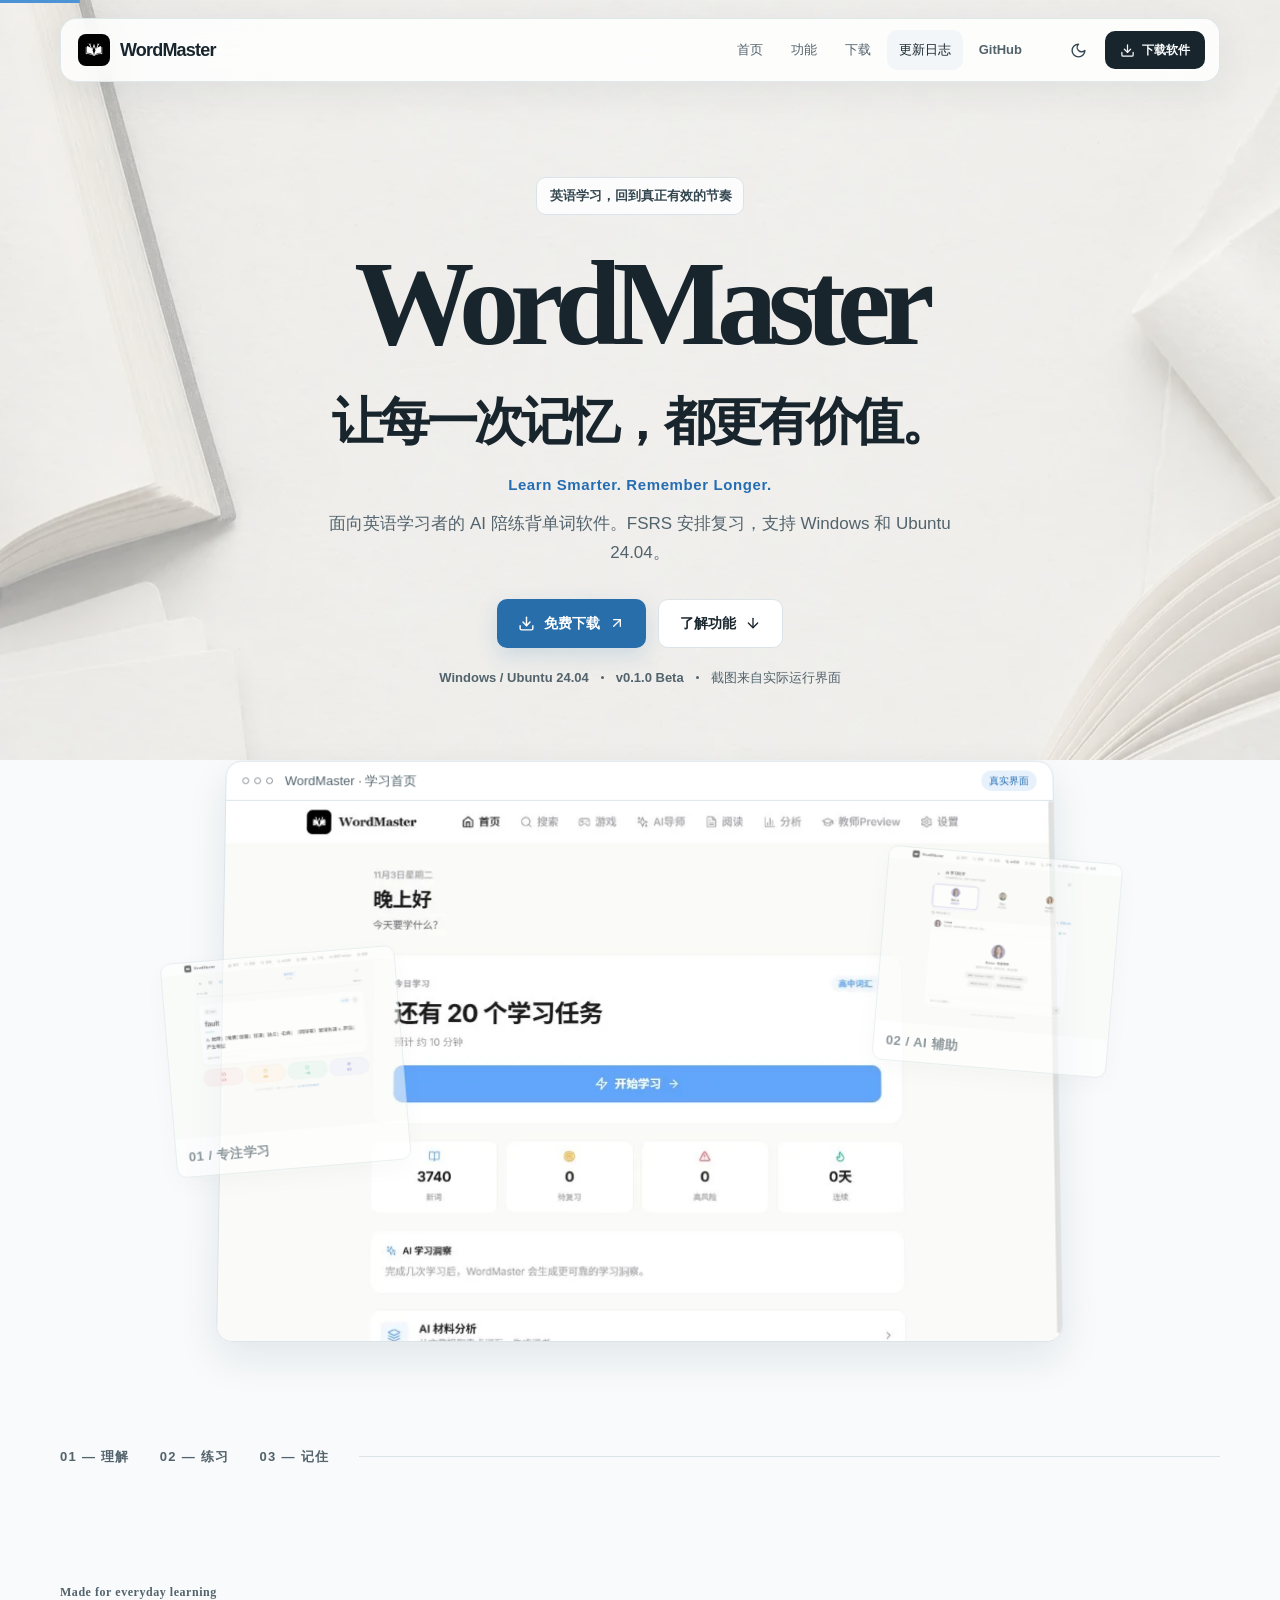
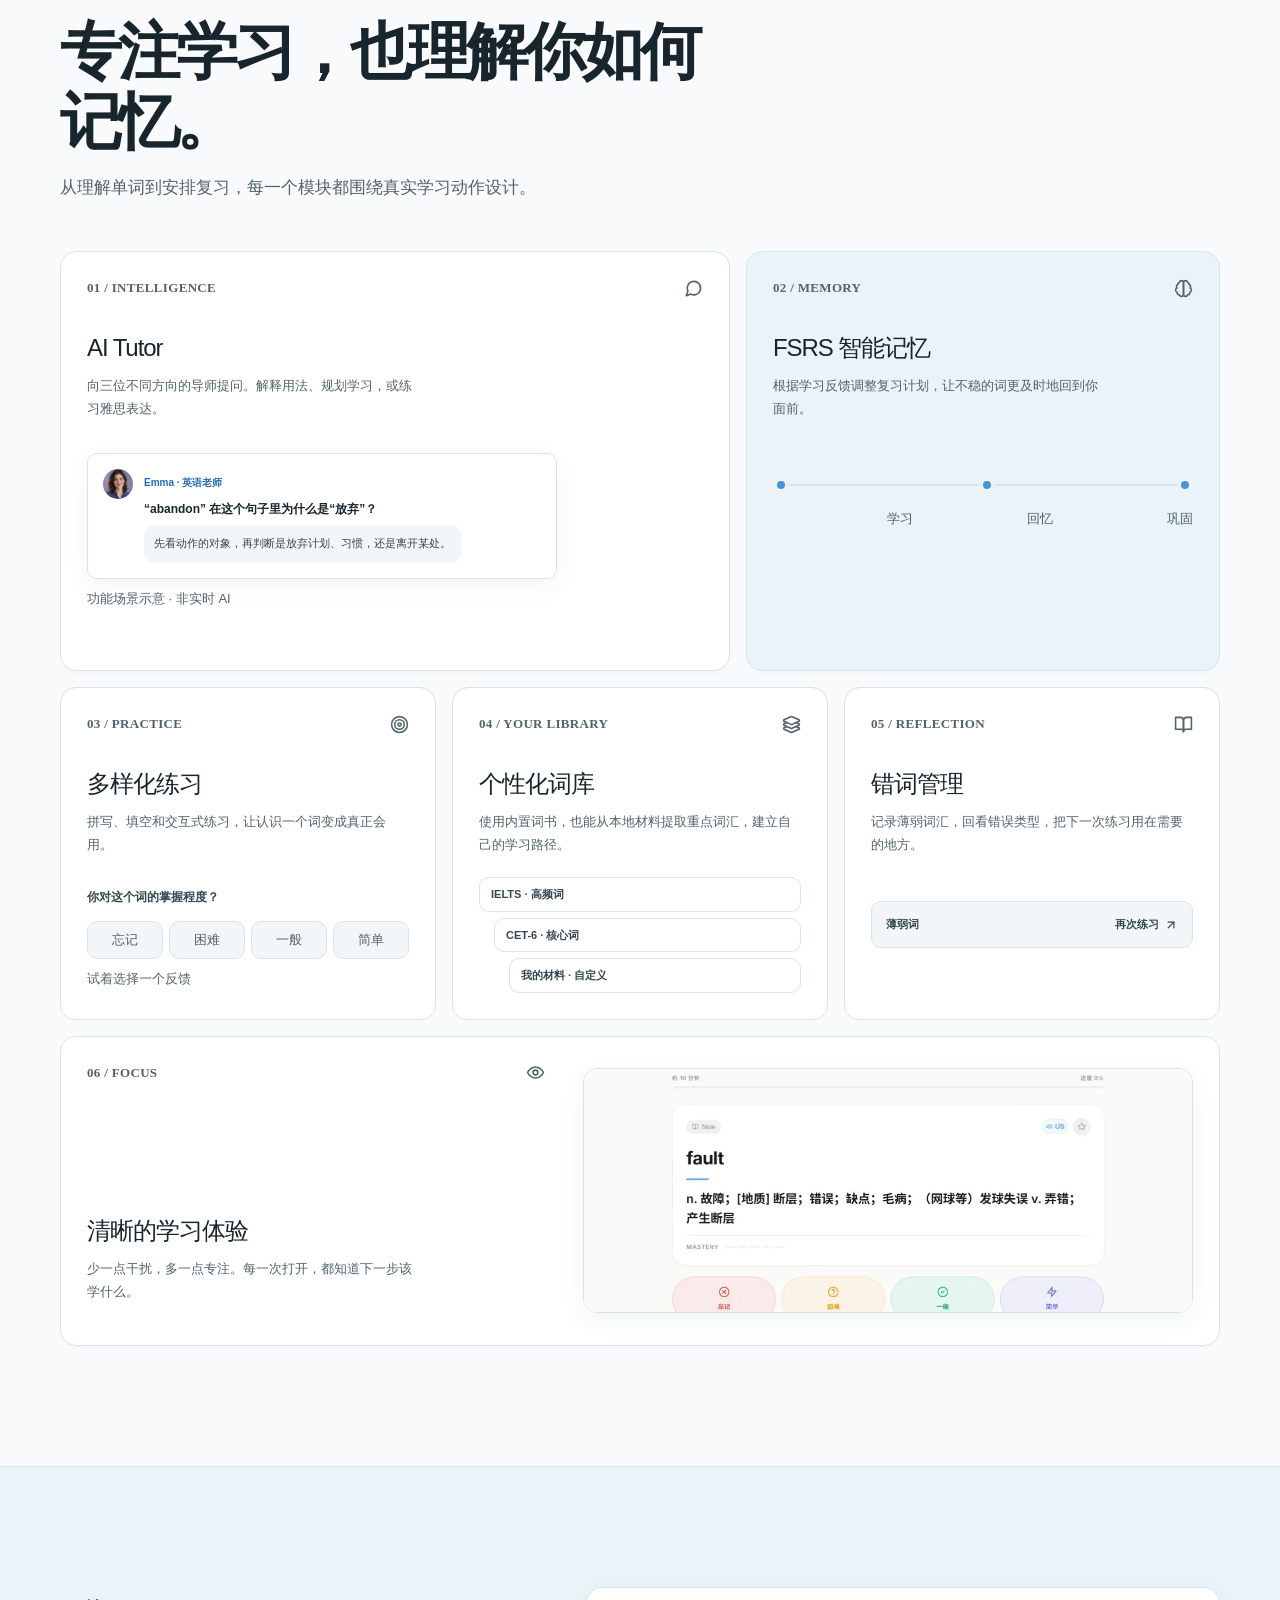
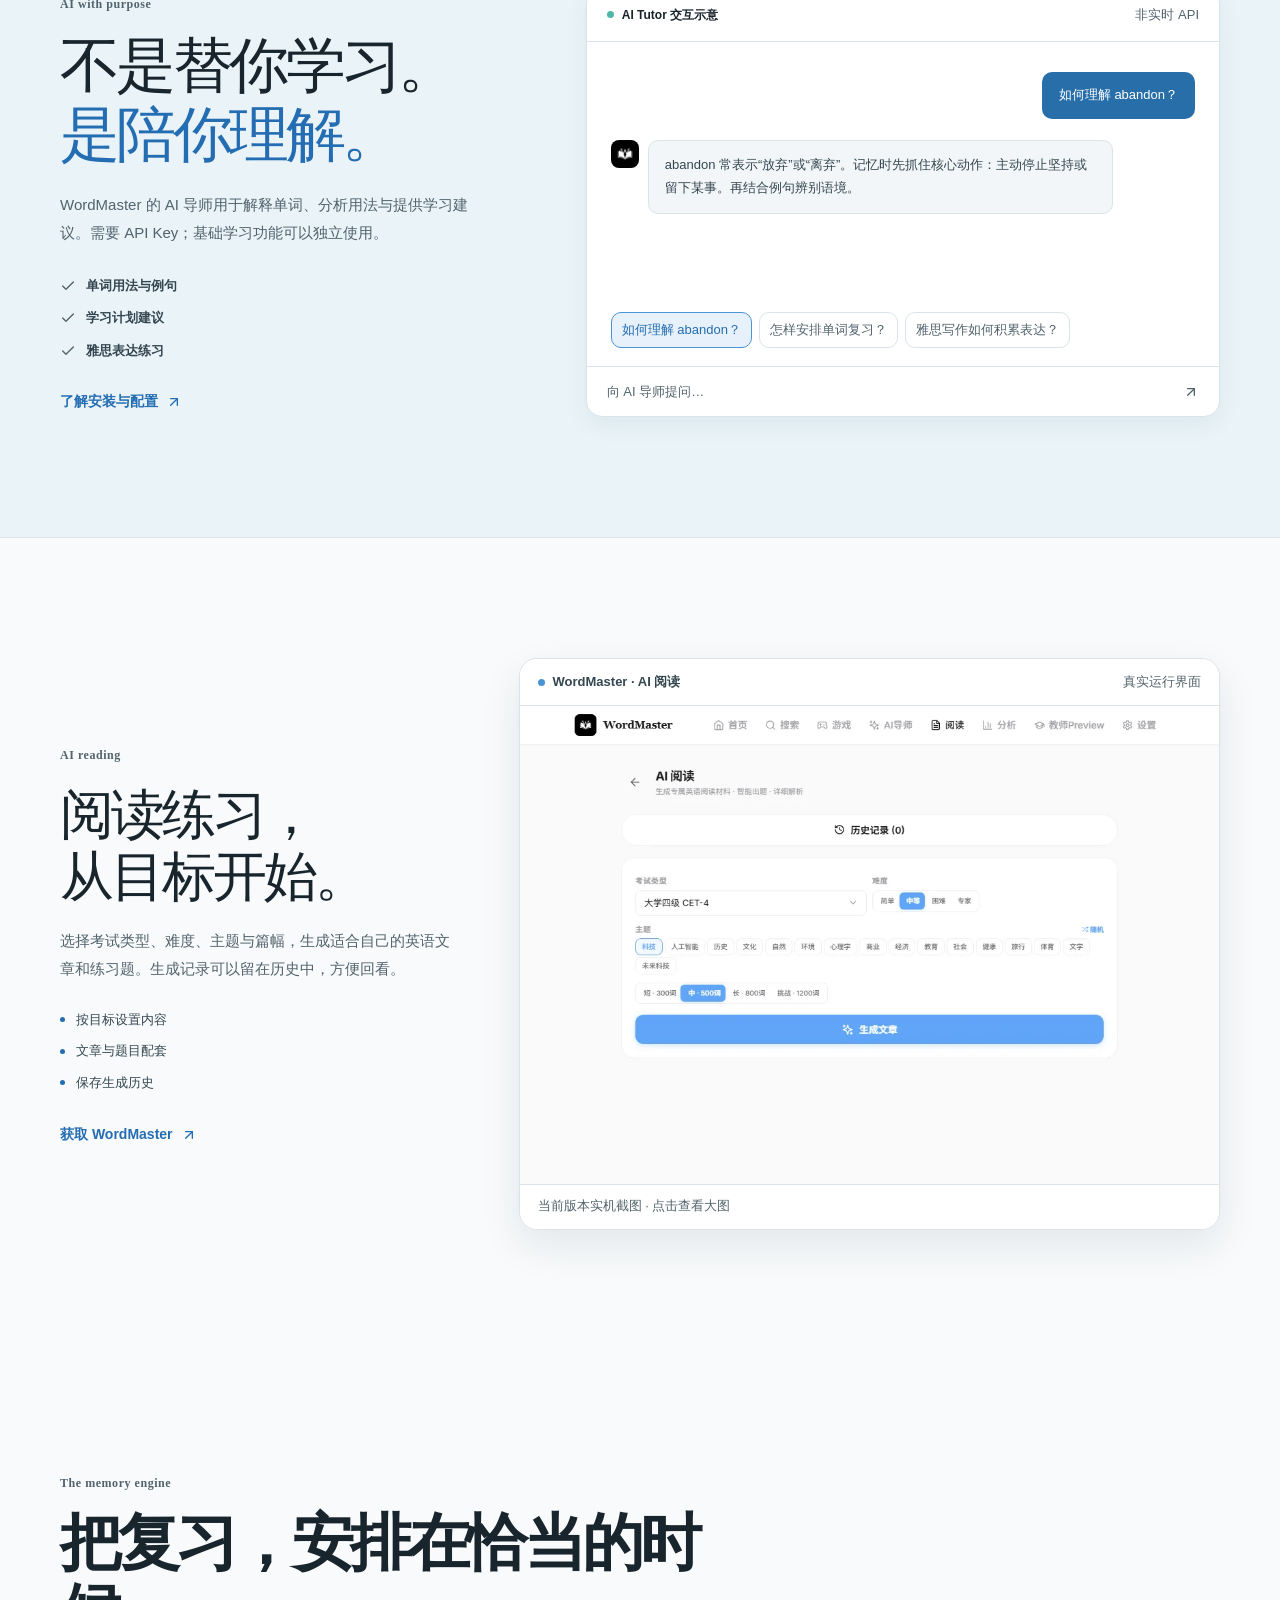
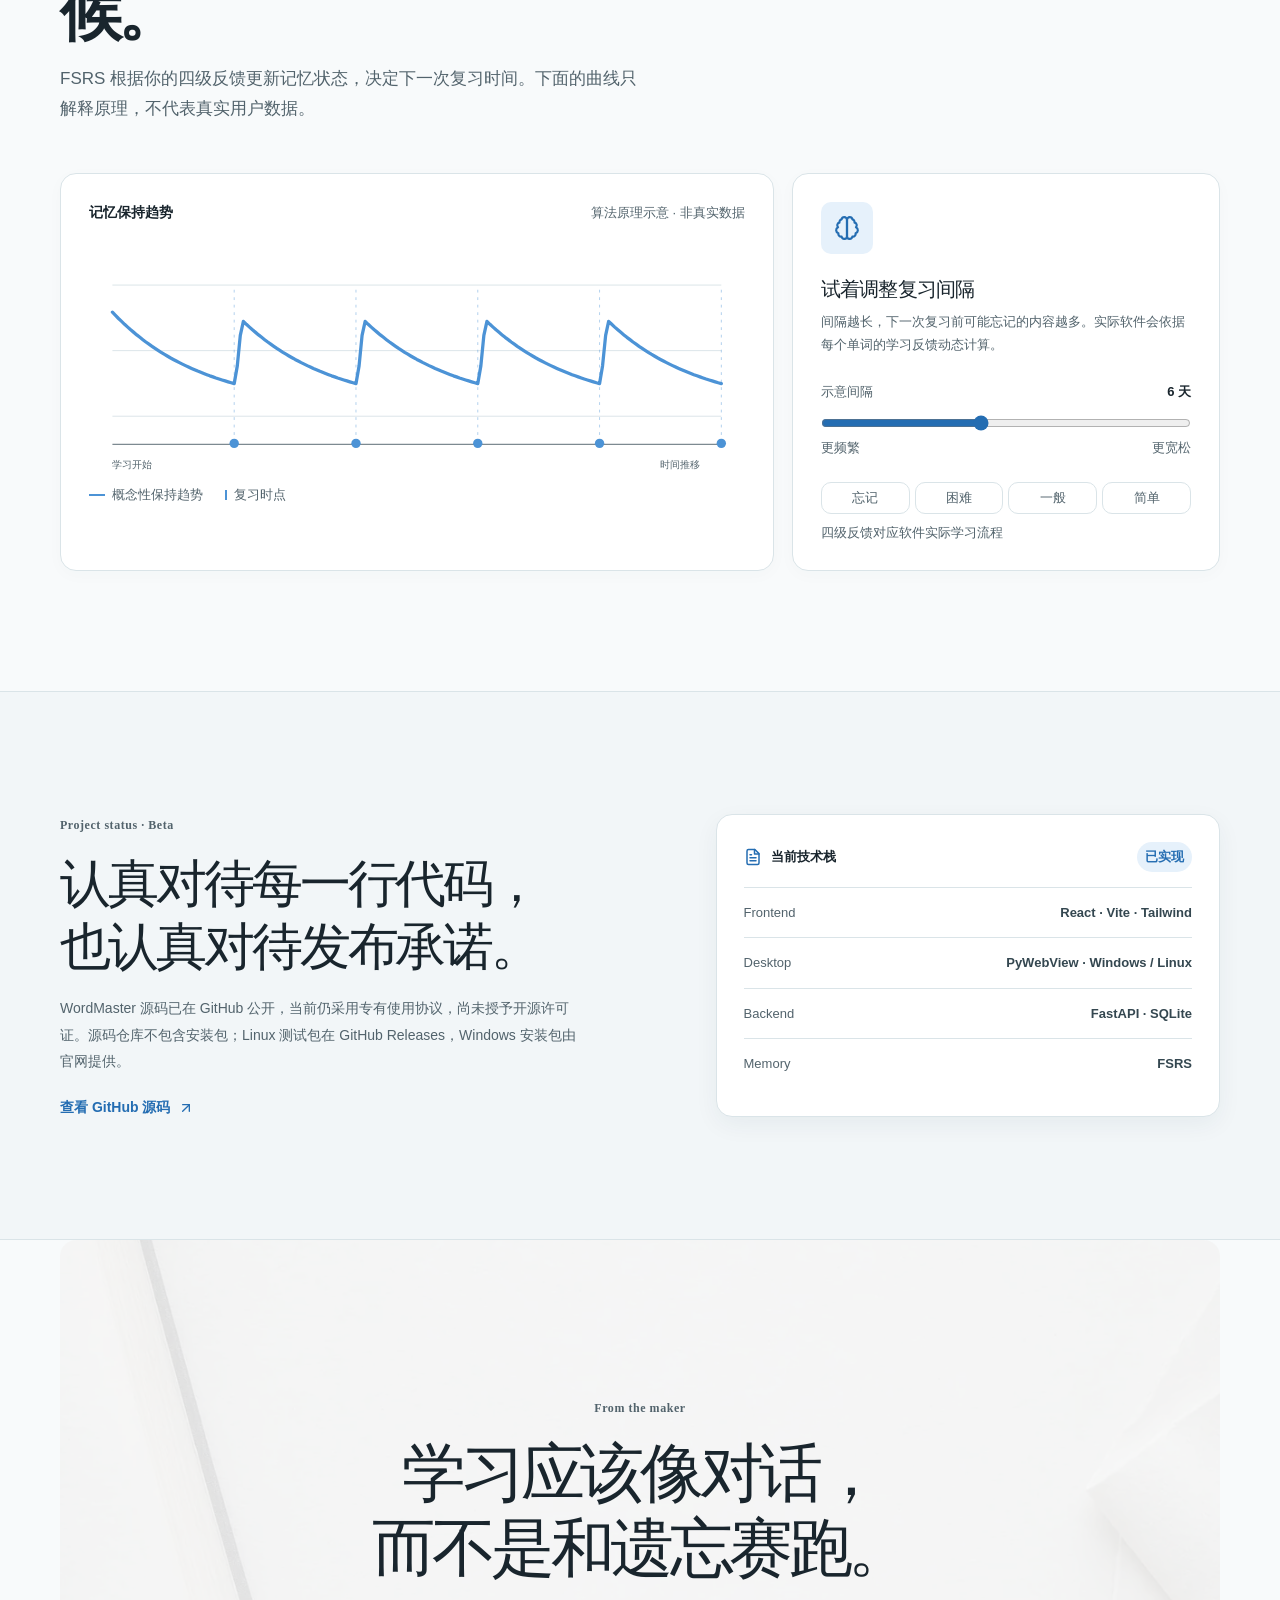
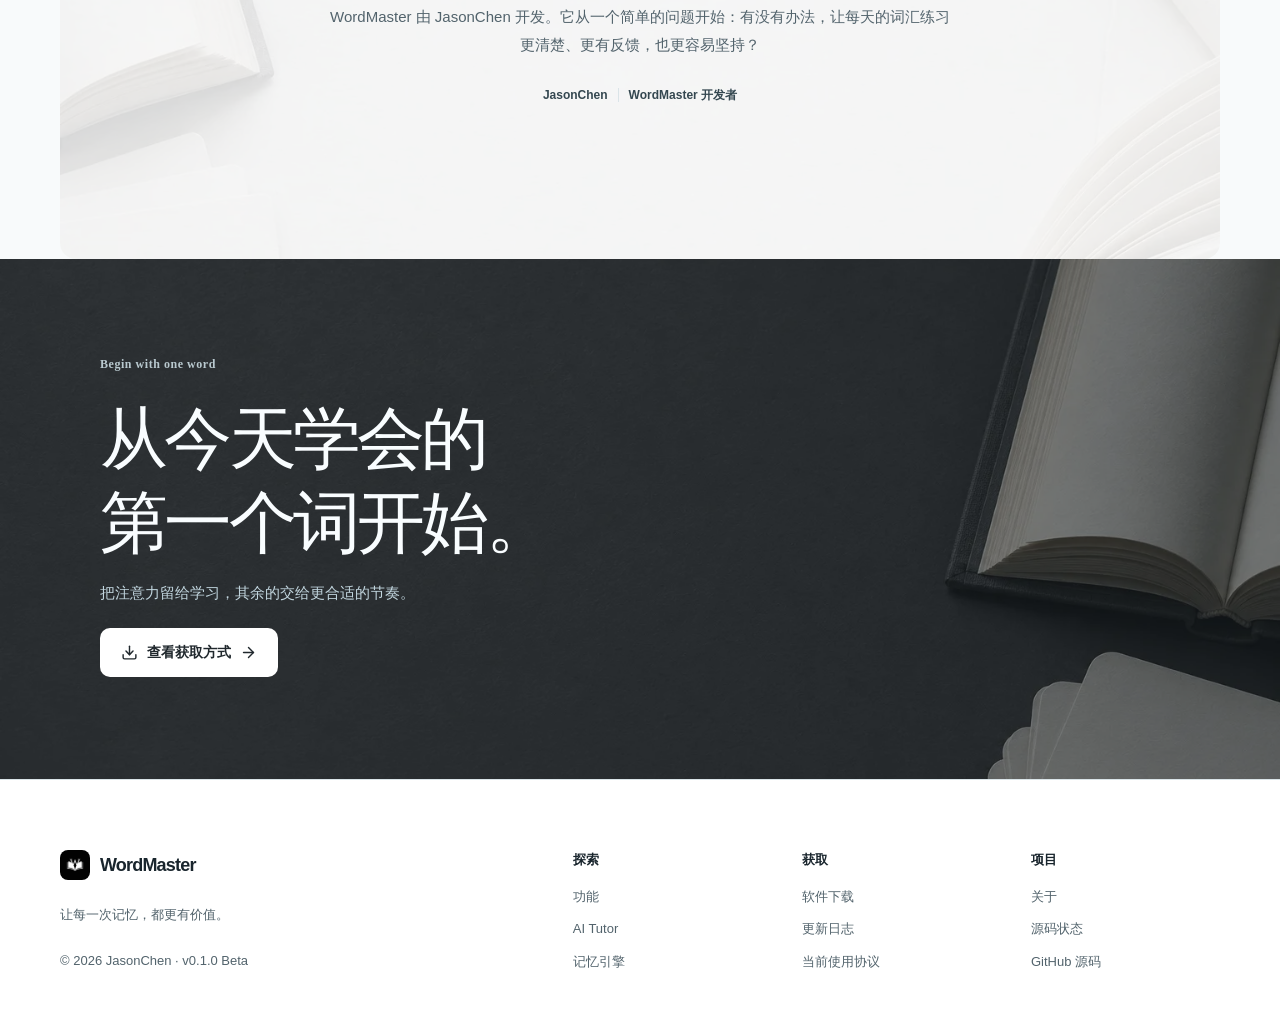
==== commit e55d2cfc: "Anchor final typing caret outside the wordmark" ====
--- a/changelog/index.html
+++ b/changelog/index.html
@@ -6,6 +6,6 @@
   <meta property="og:type" content="website" /><meta property="og:title" content="WordMaster 更新日志" /><meta property="og:description" content="WordMaster Windows 与 Ubuntu 24.04 版本的更新记录。" /><meta property="og:image" content="https://jasonchen911.github.io/images/og-wordmaster.png" /><meta property="og:image:width" content="1200" /><meta property="og:image:height" content="630" />
   <meta name="twitter:card" content="summary_large_image" /><link rel="icon" type="image/svg+xml" href="/favicon.svg" /><link rel="icon" type="image/png" sizes="32x32" href="/favicon-32.png" />
   <title>更新日志 — WordMaster</title>
-  <script type="module" crossorigin src="/assets/main-BXjiiwXl.js"></script>
-  <link rel="stylesheet" crossorigin href="/assets/main-CDGaWRG9.css">
+  <script type="module" crossorigin src="/assets/main-CH6mp6sE.js"></script>
+  <link rel="stylesheet" crossorigin href="/assets/main-C3peGZoc.css">
 <link rel="canonical" href="https://jasonchen911.github.io/changelog/" /><meta property="og:url" content="https://jasonchen911.github.io/changelog/" /></head><body><div id="root"><a class="skip-link" href="#main-content">跳到主要内容</a><div class="scroll-progress" aria-hidden="true" style="transform:scaleX(0)"></div><header class="site-header "><div class="nav-shell"><a class="brand" aria-label="WordMaster 首页" href="/"><img src="/images/wordmaster-logo.webp" alt="" width="32" height="32"/><span>WordMaster</span></a><nav class="desktop-nav" aria-label="主导航"><a class="" href="/">首页</a><a class="" href="/#features">功能</a><a class="" href="/download/">下载</a><a aria-current="page" class="nav-active" href="/changelog/">更新日志</a><a href="https://github.com/JasonChen911/WordMaster-V1.0" target="_blank" rel="noopener noreferrer">GitHub</a></nav><div class="nav-actions"><button class="theme-toggle" aria-label="切换深色模式" title="深色模式"><svg xmlns="http://www.w3.org/2000/svg" width="17" height="17" viewBox="0 0 24 24" fill="none" stroke="currentColor" stroke-width="2" stroke-linecap="round" stroke-linejoin="round" class="lucide lucide-moon "><path d="M12 3a6 6 0 0 0 9 9 9 9 0 1 1-9-9Z"></path></svg></button><a class="nav-download" href="/download/"><svg xmlns="http://www.w3.org/2000/svg" width="15" height="15" viewBox="0 0 24 24" fill="none" stroke="currentColor" stroke-width="2" stroke-linecap="round" stroke-linejoin="round" class="lucide lucide-download "><path d="M21 15v4a2 2 0 0 1-2 2H5a2 2 0 0 1-2-2v-4"></path><polyline points="7 10 12 15 17 10"></polyline><line x1="12" x2="12" y1="15" y2="3"></line></svg> 下载软件</a><button class="menu-toggle" aria-expanded="false" aria-label="打开导航菜单"><svg xmlns="http://www.w3.org/2000/svg" width="22" height="22" viewBox="0 0 24 24" fill="none" stroke="currentColor" stroke-width="2" stroke-linecap="round" stroke-linejoin="round" class="lucide lucide-menu "><line x1="4" x2="20" y1="12" y2="12"></line><line x1="4" x2="20" y1="6" y2="6"></line><line x1="4" x2="20" y1="18" y2="18"></line></svg></button></div></div></header><div id="main-content"><main style="opacity:1;transform:none"><!--$--><section class="changelog-page container"><div class=""><span class="eyebrow">Release notes</span><h1>每一步改进，<br/><em>都有迹可循。</em></h1><p>以下记录当前 Beta 构建中已经实现的功能，不包含尚未上线的计划。</p></div><div class="timeline"><div class="timeline-rail"></div><div class="release-entry"><div class="release-marker"></div><div class="release-meta"><span class="release-badge"><span></span> 当前构建</span><h2>v<!-- -->0.1.0<!-- --> Beta</h2><p><svg xmlns="http://www.w3.org/2000/svg" width="15" height="15" viewBox="0 0 24 24" fill="none" stroke="currentColor" stroke-width="2" stroke-linecap="round" stroke-linejoin="round" class="lucide lucide-clock3 "><circle cx="12" cy="12" r="10"></circle><polyline points="12 6 12 12 16.5 12"></polyline></svg> 本地版本配置读取</p></div><div class="release-groups"><div><h3>学习与记忆</h3><ul><li><svg xmlns="http://www.w3.org/2000/svg" width="16" height="16" viewBox="0 0 24 24" fill="none" stroke="currentColor" stroke-width="2" stroke-linecap="round" stroke-linejoin="round" class="lucide lucide-check "><path d="M20 6 9 17l-5-5"></path></svg><span>接入 FSRS 间隔重复，按四级反馈调整单词复习安排。</span></li><li><svg xmlns="http://www.w3.org/2000/svg" width="16" height="16" viewBox="0 0 24 24" fill="none" stroke="currentColor" stroke-width="2" stroke-linecap="round" stroke-linejoin="round" class="lucide lucide-check "><path d="M20 6 9 17l-5-5"></path></svg><span>在学习页解释为什么今天需要复习这个词。</span></li><li><svg xmlns="http://www.w3.org/2000/svg" width="16" height="16" viewBox="0 0 24 24" fill="none" stroke="currentColor" stroke-width="2" stroke-linecap="round" stroke-linejoin="round" class="lucide lucide-check "><path d="M20 6 9 17l-5-5"></path></svg><span>加入拼写、填空、游戏化练习和错词管理。</span></li></ul></div><div><h3>AI 辅助</h3><ul><li><svg xmlns="http://www.w3.org/2000/svg" width="16" height="16" viewBox="0 0 24 24" fill="none" stroke="currentColor" stroke-width="2" stroke-linecap="round" stroke-linejoin="round" class="lucide lucide-check "><path d="M20 6 9 17l-5-5"></path></svg><span>三位 AI 导师支持独立对话与本机历史记录。</span></li><li><svg xmlns="http://www.w3.org/2000/svg" width="16" height="16" viewBox="0 0 24 24" fill="none" stroke="currentColor" stroke-width="2" stroke-linecap="round" stroke-linejoin="round" class="lucide lucide-check "><path d="M20 6 9 17l-5-5"></path></svg><span>AI 阅读可保存生成的文章、题目与题型，并可逐条删除。</span></li><li><svg xmlns="http://www.w3.org/2000/svg" width="16" height="16" viewBox="0 0 24 24" fill="none" stroke="currentColor" stroke-width="2" stroke-linecap="round" stroke-linejoin="round" class="lucide lucide-check "><path d="M20 6 9 17l-5-5"></path></svg><span>从本地材料提取重点词汇，确认后生成词书。</span></li></ul></div><div><h3>桌面体验</h3><ul><li><svg xmlns="http://www.w3.org/2000/svg" width="16" height="16" viewBox="0 0 24 24" fill="none" stroke="currentColor" stroke-width="2" stroke-linecap="round" stroke-linejoin="round" class="lucide lucide-check "><path d="M20 6 9 17l-5-5"></path></svg><span>优化启动检测与前端资源校验。</span></li><li><svg xmlns="http://www.w3.org/2000/svg" width="16" height="16" viewBox="0 0 24 24" fill="none" stroke="currentColor" stroke-width="2" stroke-linecap="round" stroke-linejoin="round" class="lucide lucide-check "><path d="M20 6 9 17l-5-5"></path></svg><span>加入可选背景、深色模式和发音设置。</span></li><li><svg xmlns="http://www.w3.org/2000/svg" width="16" height="16" viewBox="0 0 24 24" fill="none" stroke="currentColor" stroke-width="2" stroke-linecap="round" stroke-linejoin="round" class="lucide lucide-check "><path d="M20 6 9 17l-5-5"></path></svg><span>提供 Windows 安装程序及 Ubuntu 24.04 x64 测试包。</span></li></ul></div></div></div></div><div class="changelog-actions"><a class="button button-primary" href="/download/">获取当前版本 <svg xmlns="http://www.w3.org/2000/svg" width="16" height="16" viewBox="0 0 24 24" fill="none" stroke="currentColor" stroke-width="2" stroke-linecap="round" stroke-linejoin="round" class="lucide lucide-arrow-up-right "><path d="M7 7h10v10"></path><path d="M7 17 17 7"></path></svg></a><a class="text-link" href="/"><svg xmlns="http://www.w3.org/2000/svg" width="15" height="15" viewBox="0 0 24 24" fill="none" stroke="currentColor" stroke-width="2" stroke-linecap="round" stroke-linejoin="round" class="lucide lucide-arrow-left "><path d="m12 19-7-7 7-7"></path><path d="M19 12H5"></path></svg> 返回首页</a></div></section><!--/$--></main></div><footer class="site-footer"><div class="container footer-grid"><div class="footer-brand"><a class="brand" href="/"><img src="/images/wordmaster-logo.webp" alt="" width="30" height="30"/><span>WordMaster</span></a><p>让每一次记忆，都更有价值。</p><small>© 2026 JasonChen · v0.1.0 Beta</small></div><div><strong>探索</strong><a href="/#features">功能</a><a href="/#intelligence">AI Tutor</a><a href="/#memory">记忆引擎</a></div><div><strong>获取</strong><a href="/download/">软件下载</a><a href="/changelog/">更新日志</a><a href="/license/">当前使用协议</a></div><div><strong>项目</strong><a href="/#about">关于</a><a href="/#source">源码状态</a><a href="https://github.com/JasonChen911/WordMaster-V1.0" target="_blank" rel="noopener noreferrer">GitHub 源码</a></div></div></footer></div></body></html>
--- a/assets/main-C3peGZoc.css
+++ b/assets/main-C3peGZoc.css
@@ -0,0 +1 @@
+*,:before,:after{--tw-border-spacing-x: 0;--tw-border-spacing-y: 0;--tw-translate-x: 0;--tw-translate-y: 0;--tw-rotate: 0;--tw-skew-x: 0;--tw-skew-y: 0;--tw-scale-x: 1;--tw-scale-y: 1;--tw-pan-x: ;--tw-pan-y: ;--tw-pinch-zoom: ;--tw-scroll-snap-strictness: proximity;--tw-gradient-from-position: ;--tw-gradient-via-position: ;--tw-gradient-to-position: ;--tw-ordinal: ;--tw-slashed-zero: ;--tw-numeric-figure: ;--tw-numeric-spacing: ;--tw-numeric-fraction: ;--tw-ring-inset: ;--tw-ring-offset-width: 0px;--tw-ring-offset-color: #fff;--tw-ring-color: rgb(59 130 246 / .5);--tw-ring-offset-shadow: 0 0 #0000;--tw-ring-shadow: 0 0 #0000;--tw-shadow: 0 0 #0000;--tw-shadow-colored: 0 0 #0000;--tw-blur: ;--tw-brightness: ;--tw-contrast: ;--tw-grayscale: ;--tw-hue-rotate: ;--tw-invert: ;--tw-saturate: ;--tw-sepia: ;--tw-drop-shadow: ;--tw-backdrop-blur: ;--tw-backdrop-brightness: ;--tw-backdrop-contrast: ;--tw-backdrop-grayscale: ;--tw-backdrop-hue-rotate: ;--tw-backdrop-invert: ;--tw-backdrop-opacity: ;--tw-backdrop-saturate: ;--tw-backdrop-sepia: ;--tw-contain-size: ;--tw-contain-layout: ;--tw-contain-paint: ;--tw-contain-style: }::backdrop{--tw-border-spacing-x: 0;--tw-border-spacing-y: 0;--tw-translate-x: 0;--tw-translate-y: 0;--tw-rotate: 0;--tw-skew-x: 0;--tw-skew-y: 0;--tw-scale-x: 1;--tw-scale-y: 1;--tw-pan-x: ;--tw-pan-y: ;--tw-pinch-zoom: ;--tw-scroll-snap-strictness: proximity;--tw-gradient-from-position: ;--tw-gradient-via-position: ;--tw-gradient-to-position: ;--tw-ordinal: ;--tw-slashed-zero: ;--tw-numeric-figure: ;--tw-numeric-spacing: ;--tw-numeric-fraction: ;--tw-ring-inset: ;--tw-ring-offset-width: 0px;--tw-ring-offset-color: #fff;--tw-ring-color: rgb(59 130 246 / .5);--tw-ring-offset-shadow: 0 0 #0000;--tw-ring-shadow: 0 0 #0000;--tw-shadow: 0 0 #0000;--tw-shadow-colored: 0 0 #0000;--tw-blur: ;--tw-brightness: ;--tw-contrast: ;--tw-grayscale: ;--tw-hue-rotate: ;--tw-invert: ;--tw-saturate: ;--tw-sepia: ;--tw-drop-shadow: ;--tw-backdrop-blur: ;--tw-backdrop-brightness: ;--tw-backdrop-contrast: ;--tw-backdrop-grayscale: ;--tw-backdrop-hue-rotate: ;--tw-backdrop-invert: ;--tw-backdrop-opacity: ;--tw-backdrop-saturate: ;--tw-backdrop-sepia: ;--tw-contain-size: ;--tw-contain-layout: ;--tw-contain-paint: ;--tw-contain-style: }*,:before,:after{box-sizing:border-box;border-width:0;border-style:solid;border-color:#e5e7eb}:before,:after{--tw-content: ""}html,:host{line-height:1.5;-webkit-text-size-adjust:100%;-moz-tab-size:4;-o-tab-size:4;tab-size:4;font-family:ui-sans-serif,system-ui,sans-serif,"Apple Color Emoji","Segoe UI Emoji",Segoe UI Symbol,"Noto Color Emoji";font-feature-settings:normal;font-variation-settings:normal;-webkit-tap-highlight-color:transparent}body{margin:0;line-height:inherit}hr{height:0;color:inherit;border-top-width:1px}abbr:where([title]){-webkit-text-decoration:underline dotted;text-decoration:underline dotted}h1,h2,h3,h4,h5,h6{font-size:inherit;font-weight:inherit}a{color:inherit;text-decoration:inherit}b,strong{font-weight:bolder}code,kbd,samp,pre{font-family:ui-monospace,SFMono-Regular,Menlo,Monaco,Consolas,Liberation Mono,Courier New,monospace;font-feature-settings:normal;font-variation-settings:normal;font-size:1em}small{font-size:80%}sub,sup{font-size:75%;line-height:0;position:relative;vertical-align:baseline}sub{bottom:-.25em}sup{top:-.5em}table{text-indent:0;border-color:inherit;border-collapse:collapse}button,input,optgroup,select,textarea{font-family:inherit;font-feature-settings:inherit;font-variation-settings:inherit;font-size:100%;font-weight:inherit;line-height:inherit;letter-spacing:inherit;color:inherit;margin:0;padding:0}button,select{text-transform:none}button,input:where([type=button]),input:where([type=reset]),input:where([type=submit]){-webkit-appearance:button;background-color:transparent;background-image:none}:-moz-focusring{outline:auto}:-moz-ui-invalid{box-shadow:none}progress{vertical-align:baseline}::-webkit-inner-spin-button,::-webkit-outer-spin-button{height:auto}[type=search]{-webkit-appearance:textfield;outline-offset:-2px}::-webkit-search-decoration{-webkit-appearance:none}::-webkit-file-upload-button{-webkit-appearance:button;font:inherit}summary{display:list-item}blockquote,dl,dd,h1,h2,h3,h4,h5,h6,hr,figure,p,pre{margin:0}fieldset{margin:0;padding:0}legend{padding:0}ol,ul,menu{list-style:none;margin:0;padding:0}dialog{padding:0}textarea{resize:vertical}input::-moz-placeholder,textarea::-moz-placeholder{opacity:1;color:#9ca3af}input::placeholder,textarea::placeholder{opacity:1;color:#9ca3af}button,[role=button]{cursor:pointer}:disabled{cursor:default}img,svg,video,canvas,audio,iframe,embed,object{display:block;vertical-align:middle}img,video{max-width:100%;height:auto}[hidden]:where(:not([hidden=until-found])){display:none}.container{width:100%}@media (min-width: 640px){.container{max-width:640px}}@media (min-width: 768px){.container{max-width:768px}}@media (min-width: 1024px){.container{max-width:1024px}}@media (min-width: 1280px){.container{max-width:1280px}}@media (min-width: 1536px){.container{max-width:1536px}}.sr-only{position:absolute;width:1px;height:1px;padding:0;margin:-1px;overflow:hidden;clip:rect(0,0,0,0);white-space:nowrap;border-width:0}.visible{visibility:visible}.table{display:table}.resize{resize:both}.transition{transition-property:color,background-color,border-color,text-decoration-color,fill,stroke,opacity,box-shadow,transform,filter,backdrop-filter;transition-timing-function:cubic-bezier(.4,0,.2,1);transition-duration:.15s}:root{font-family:Aptos,Segoe UI,PingFang SC,Microsoft YaHei,sans-serif;color-scheme:light;--bg: #f8fafb;--surface: #fff;--surface-soft: #f2f6f8;--surface-blue: #e9f3f8;--ink: #19252d;--ink-soft: #344750;--text-muted: #52636c;--muted: var(--text-muted);--muted-faint: var(--text-muted);--line: #dae4e8;--blue: #4c93d6;--blue-dark: #246db2;--blue-soft: #e6f1fb;--radius-sm: 6px;--radius-md: 10px;--radius-lg: 16px;--space-1: 4px;--space-2: 8px;--space-3: 12px;--space-4: 16px;--space-6: 24px;--space-8: 32px;--header: rgba(255,255,255,.85);--shadow: 0 8px 24px rgba(25,49,67,.055);--shadow-large: 0 16px 40px rgba(25,49,67,.09);background:var(--bg)}html[data-theme=dark]{color-scheme:dark;--bg: #10171b;--surface: #182126;--surface-soft: #1e2a30;--surface-blue: #1c303c;--ink: #eff6f8;--ink-soft: #cedde3;--text-muted: #a8b6bd;--muted: var(--text-muted);--muted-faint: var(--text-muted);--line: #324249;--blue: #8ac5f6;--blue-dark: #a8d9ff;--blue-soft: #203a4b;--header: rgba(24,33,38,.88);--shadow: 0 8px 24px rgba(0,0,0,.16);--shadow-large: 0 16px 40px rgba(0,0,0,.24)}*,*:before,*:after{box-sizing:border-box}html{scroll-behavior:smooth;scroll-padding-top:110px}body{margin:0;min-width:320px;background:var(--bg);color:var(--ink);transition:background-color .3s,color .3s}button,input{font:inherit}button{border:0}a{color:inherit;text-decoration:none}img{max-width:100%}::-moz-selection{background:#a6d4ef;color:#163449}::selection{background:#a6d4ef;color:#163449}:focus-visible{outline:3px solid var(--blue);outline-offset:3px}.container{width:min(1160px,calc(100% - 64px));margin-inline:auto}.skip-link{position:fixed;z-index:110;top:-80px;left:20px;background:var(--surface);color:var(--ink);padding:11px 18px;border-radius:12px}.skip-link:focus{top:12px}.scroll-progress{position:fixed;top:0;left:0;right:0;height:3px;z-index:105;background:var(--blue);transform-origin:left}.site-header{position:fixed;z-index:100;top:18px;width:100%;padding:0 22px;pointer-events:none}.nav-shell{pointer-events:auto;width:min(1160px,100%);height:64px;margin:auto;padding:0 14px 0 17px;display:flex;align-items:center;gap:25px;background:var(--header);border:1px solid color-mix(in srgb,var(--line) 88%,transparent);border-radius:19px;box-shadow:0 8px 40px #112b3a12;backdrop-filter:blur(20px);-webkit-backdrop-filter:blur(20px);transition:box-shadow .25s,background-color .25s,transform .25s}.site-header.is-scrolled .nav-shell{box-shadow:0 14px 50px #112b3a26}.brand{display:inline-flex;align-items:center;gap:10px;white-space:nowrap;color:var(--ink);font-size:18px;font-weight:720;letter-spacing:-.045em}.brand img{border-radius:8px;display:block}.desktop-nav{display:flex;align-items:center;justify-content:center;gap:4px;margin-left:auto}.desktop-nav a,.nav-unavailable{padding:10px 12px;border-radius:10px;color:var(--muted);font-size:13px;font-weight:550;transition:color .2s,background-color .2s}.desktop-nav a:hover,.desktop-nav .nav-active{color:var(--ink);background:var(--surface-soft)}.nav-unavailable{opacity:.8;cursor:default}.nav-unavailable small{font-size:9px;color:var(--blue-dark);margin-left:2px}.nav-actions{display:flex;align-items:center;gap:8px}.theme-toggle,.menu-toggle{display:grid;place-items:center;width:38px;height:38px;cursor:pointer;color:var(--ink-soft);background:transparent;border-radius:10px;transition:background-color .2s,transform .2s}.theme-toggle:hover,.menu-toggle:hover{background:var(--surface-soft)}.theme-toggle:active,.menu-toggle:active{transform:scale(.94)}.nav-download{height:38px;padding:0 15px;display:inline-flex;align-items:center;gap:7px;background:var(--ink);color:var(--bg);border-radius:10px;font-size:12px;font-weight:650;transition:transform .2s,opacity .2s}.nav-download:hover{transform:translateY(-2px);opacity:.88}.menu-toggle,.mobile-nav{display:none}.eyebrow{display:inline-flex;align-items:center;color:var(--blue-dark);font-family:Georgia,Times New Roman,serif;font-size:12px;font-weight:600;letter-spacing:.045em;text-transform:none}.section{padding-block:120px}.section-heading{max-width:680px;margin-bottom:48px}.section-heading h2{margin:14px 0 16px;font-size:clamp(38px,5vw,62px);letter-spacing:-.065em;line-height:1.13;font-weight:720}.section-heading p{max-width:590px;color:var(--muted);font-size:17px;line-height:1.8}.button{display:inline-flex;align-items:center;justify-content:center;gap:9px;min-height:49px;padding:0 21px;border-radius:12px;font-size:14px;font-weight:650;transition:transform .2s,box-shadow .2s,background-color .2s}.button:hover{transform:translateY(-3px)}.button:active{transform:translateY(1px) scale(.985)}.button-primary{background:#276eaa;color:#fff;box-shadow:0 8px 22px #286fab29}.button-primary:hover{background:#1e6199;box-shadow:0 13px 25px #286fab38}.button-secondary{background:var(--surface);color:var(--ink);border:1px solid var(--line)}.button-secondary:hover{box-shadow:var(--shadow)}.text-link{display:inline-flex;gap:8px;align-items:center;color:var(--blue-dark);font-size:14px;font-weight:700}.text-link svg{transition:transform .2s}.text-link:hover svg{transform:translate(2px,-2px)}.hero{position:relative;padding-top:177px;overflow:hidden}.hero-wash{position:absolute;inset:0 0 auto;height:760px;pointer-events:none;background:url(/images/background-paper.webp) center / cover no-repeat;opacity:.38}html[data-theme=dark] .hero-wash{background-image:url(/images/background-library-dark.webp);opacity:.3}.hero-content{position:relative;text-align:center}.hero-kicker{width:-moz-fit-content;width:fit-content;margin:0 auto 24px;display:flex;align-items:center;gap:9px;padding:8px 11px 8px 13px;border:1px solid var(--line);border-radius:100px;background:var(--header);box-shadow:0 5px 20px #3868800d;color:var(--ink-soft);font-size:11px;font-weight:650}.kicker-dot,.release-badge>span{width:6px;height:6px;border-radius:50%;background:#4fb7a5;box-shadow:0 0 0 3px #4fb7a521}.hero h1{margin:0;font-family:Georgia,Times New Roman,serif;font-size:clamp(65px,9.4vw,132px);line-height:1.08;letter-spacing:-.075em;font-weight:600}.hero-type{display:inline-block;position:relative;white-space:nowrap}.hero-type-caret{display:none}@media (prefers-reduced-motion: no-preference){.hero-type [data-hero-letter]{animation:hero-type-key var(--hero-key-duration) ease-out var(--hero-key) both}.hero-type-caret{display:block;position:absolute;top:.19em;width:.024em;min-width:2px;height:.68em;background:currentColor;pointer-events:none}.hero-type-caret-moving{inset-inline-start:calc(var(--hero-caret-x, 0px) + .11em);animation:hero-type-caret-hide var(--hero-finish) step-end forwards}.hero-type-caret-final{inset-inline-start:calc(100% + .22em);opacity:0;animation:hero-type-caret-blink .9s step-end var(--hero-finish) infinite}}@keyframes hero-type-key{0%{opacity:0}to{opacity:1}}@keyframes hero-type-caret-hide{0%{opacity:1}to{opacity:0}}@keyframes hero-type-caret-blink{0%{opacity:1}50%,to{opacity:0}}.hero-title-cn{margin:22px 0 0;font-size:clamp(27px,4vw,52px);letter-spacing:-.07em;font-weight:680;line-height:1.25}.hero-tagline{margin:20px 0 0;color:var(--blue-dark);font-size:15px;font-weight:670;letter-spacing:.04em}.hero-description{margin:13px auto 0;max-width:630px;color:var(--muted);font-size:17px;line-height:1.7}.hero-actions{display:flex;justify-content:center;gap:12px;margin-top:31px}.hero-proof{display:flex;align-items:center;justify-content:center;gap:12px;margin-top:20px;color:var(--muted-faint);font-size:11px;font-weight:550}.hero-proof span{width:3px;height:3px;background:var(--muted-faint);border-radius:50%}.hero-stage{position:relative;height:690px;margin:70px auto 0;max-width:1060px}.hero-main-window{width:79%;margin:0 auto;transform:perspective(1300px) rotateX(3deg)}.app-window{overflow:hidden;border:1px solid var(--line);border-radius:17px;background:var(--surface);box-shadow:var(--shadow-large)}.window-bar{height:40px;display:flex;align-items:center;gap:12px;padding:0 16px;border-bottom:1px solid var(--line);color:var(--muted);font-size:11px}.window-dots{display:flex;gap:5px}.window-dots i{width:7px;height:7px;border:1px solid var(--muted-faint);border-radius:50%;opacity:.7}.window-chip{margin-left:auto;color:var(--blue-dark);background:var(--blue-soft);padding:3px 8px;border-radius:99px;font-size:10px}.hero-main-window img{display:block;width:100%;height:540px;-o-object-fit:cover;object-fit:cover;-o-object-position:top center;object-position:top center}.hero-float{position:absolute;width:235px;overflow:hidden;border-radius:13px;background:var(--surface);border:1px solid var(--line);box-shadow:0 22px 65px #19384a30;text-align:left}.hero-float img{width:100%;height:175px;-o-object-fit:cover;object-fit:cover;-o-object-position:top center;object-position:top center;display:block}.hero-float span{display:block;padding:9px 12px;color:var(--ink-soft);font-size:10px;font-weight:650;letter-spacing:.04em}.hero-float-study{left:-5px;top:190px;transform:rotate(-11deg);transform-origin:85% 85%}.hero-float-tutor{right:-8px;top:90px;transform:rotate(11deg);transform-origin:15% 85%}.editorial-line{display:flex;align-items:center;gap:30px;color:var(--muted-faint);font-size:11px;font-weight:650;letter-spacing:.1em}.editorial-line div{flex:1;height:1px;background:var(--line)}.features-section{padding-top:112px}.bento{display:grid;grid-template-columns:repeat(12,1fr);gap:16px}.feature-card{position:relative;overflow:hidden;min-height:316px;padding:26px;border:1px solid var(--line);border-radius:23px;background:var(--surface);box-shadow:0 2px 4px #1a3b4e04;transition:transform .28s,box-shadow .28s,border-color .28s}.feature-card:hover{transform:translateY(-5px);box-shadow:var(--shadow);border-color:color-mix(in srgb,var(--blue) 40%,var(--line))}.feature-top{display:flex;align-items:center;justify-content:space-between;color:var(--blue-dark)}.feature-number{font-family:Georgia,Times New Roman,serif;font-size:11px;font-weight:600;letter-spacing:.025em}.feature-body{position:relative;z-index:1;max-width:390px}.feature-body h3{margin:32px 0 9px;color:var(--ink);font-size:24px;letter-spacing:-.045em}.feature-body p{margin:0;max-width:330px;color:var(--muted);font-size:13px;line-height:1.75}.feature-tutor{grid-column:span 7;min-height:420px;background:var(--surface)}.feature-memory{grid-column:span 5;min-height:420px;background:var(--surface-blue)}.feature-practice,.feature-books,.feature-mistakes{grid-column:span 4}.feature-focus{grid-column:span 12;min-height:310px;display:grid;grid-template-columns:minmax(0,.75fr) minmax(0,1fr);gap:38px;align-items:stretch}.feature-focus-copy{display:flex;flex-direction:column;justify-content:space-between;min-width:0;padding-bottom:15px}.feature-focus .feature-body h3{margin-top:12px}.feature-focus-visual{display:flex;align-items:center;min-width:0}.feature-focus-visual img{display:block;width:100%;height:245px;-o-object-fit:cover;object-fit:cover;-o-object-position:center 30%;object-position:center 30%;border-radius:14px;border:1px solid var(--line);box-shadow:var(--shadow)}.mini-conversation{display:flex;gap:11px;width:94%;max-width:470px;margin-top:33px;padding:15px;border-radius:16px;background:var(--surface);border:1px solid var(--line);box-shadow:0 12px 35px #37678114;text-align:left}.mini-person{flex:0 0 30px;width:30px;height:30px;overflow:hidden;border-radius:50%}.mini-person img{width:100%;height:100%;-o-object-fit:cover;object-fit:cover;-o-object-position:center;object-position:center}.mini-conversation small{color:var(--blue-dark);font-weight:750;font-size:10px}.mini-conversation p{margin:7px 0;color:var(--ink);font-size:12px;font-weight:600}.mini-answer{padding:10px;color:var(--ink-soft);background:var(--surface-soft);border-radius:10px;font-size:11px;line-height:1.6}.demo-label{display:block;margin-top:10px;color:var(--muted-faint);font-size:10px}.memory-mini{position:relative;display:flex;justify-content:space-between;margin-top:54px;padding-top:35px;color:var(--muted);font-size:10px}.memory-mini:before{content:"";position:absolute;top:10px;left:0;right:0;height:2px;background:var(--line)}.memory-mini span:before{content:"";position:absolute;top:3px;width:16px;height:16px;border:4px solid var(--surface-blue);border-radius:50%;background:var(--blue)}.memory-mini span:nth-of-type(1):before{left:0}.memory-mini span:nth-of-type(2):before{left:49%}.memory-mini span:nth-of-type(3):before{right:0}.practice-demo{margin-top:28px}.practice-demo>span{color:var(--ink-soft);font-size:12px;font-weight:650}.practice-demo>div{display:flex;gap:6px;margin-top:13px}.practice-demo button{flex:1;padding:8px 2px;border-radius:10px;background:var(--surface-soft);border:1px solid var(--line);color:var(--muted);font-size:11px;cursor:pointer;transition:transform .2s,background-color .2s}.practice-demo button:hover{transform:translateY(-2px)}.practice-demo button.selected{color:#fff;background:#276eaa;border-color:#276eaa}.practice-demo small{display:block;margin-top:10px;color:var(--muted-faint);font-size:10px}.feature-books{background:var(--surface)}.book-stack{display:grid;gap:6px;margin-top:21px}.book-stack span{display:block;padding:8px 11px;border:1px solid var(--line);background:var(--surface);color:var(--ink-soft);font-size:11px;font-weight:650;border-radius:9px}.book-stack span:nth-child(2){margin-left:15px}.book-stack span:nth-child(3){margin-left:30px}.feature-mistakes{background:#fbf8f5}html[data-theme=dark] .feature-mistakes{background:#262321}.mistake-visual{display:flex;justify-content:space-between;margin-top:45px;padding:14px;border:1px solid #eadfd6;border-radius:12px;color:#9a7158;background:#ffffff91;font-size:11px;font-weight:650}html[data-theme=dark] .mistake-visual{background:#2b2724;border-color:#483c35;color:#dcb89d}.mistake-visual span:last-child{display:inline-flex;gap:5px;align-items:center}.intelligence-section{background:var(--surface-blue);border-block:1px solid var(--line)}.intelligence-grid{display:grid;grid-template-columns:.82fr 1.18fr;gap:85px;align-items:center}.intelligence-copy h2{margin:16px 0 22px;font-size:clamp(38px,4.7vw,63px);line-height:1.15;letter-spacing:-.06em}.intelligence-copy h2 em,.subpage-hero h1 em,.changelog-page h1 em{color:var(--blue-dark);font-style:normal}.intelligence-copy>p{max-width:410px;color:var(--muted);font-size:15px;line-height:1.85}.ai-bullets{display:grid;gap:13px;margin:29px 0}.ai-bullets span{display:flex;align-items:center;gap:10px;font-size:13px;font-weight:600;color:var(--ink-soft)}.ai-bullets svg{color:var(--blue-dark)}.ai-demo{overflow:hidden;border:1px solid var(--line);border-radius:22px;background:var(--surface);box-shadow:var(--shadow-large)}.demo-window-top{display:flex;justify-content:space-between;padding:17px 20px;border-bottom:1px solid var(--line);color:var(--muted);font-size:10px}.demo-window-title{display:flex;align-items:center;gap:8px;color:var(--ink);font-weight:700;font-size:12px}.demo-status{width:7px;height:7px;border-radius:50%;background:#4fb7a5}.demo-chat{min-height:270px;padding:30px 24px 15px;display:flex;flex-direction:column;gap:21px}.demo-message{width:-moz-fit-content;width:fit-content;max-width:86%;font-size:13px;line-height:1.75}.demo-message.user{align-self:flex-end;padding:12px 17px;border-radius:15px 15px 4px;background:#286fa9;color:#fff}.demo-message.assistant{display:flex;gap:9px;align-items:start}.demo-message.assistant img{border-radius:8px;flex-shrink:0}.demo-message.assistant p{margin:0;padding:13px 16px;background:var(--surface-soft);border:1px solid var(--line);border-radius:4px 15px 15px;color:var(--ink-soft)}.demo-prompts{display:flex;flex-wrap:wrap;gap:7px;padding:0 24px 18px}.demo-prompts button{padding:7px 10px;border-radius:100px;border:1px solid var(--line);background:var(--surface);color:var(--muted);font-size:10px;cursor:pointer;transition:background .2s,color .2s,transform .2s}.demo-prompts button:hover{transform:translateY(-2px)}.demo-prompts button[aria-pressed=true]{background:var(--blue-soft);color:var(--blue-dark);border-color:var(--blue)}.demo-input{display:flex;align-items:center;justify-content:space-between;padding:15px 20px;border-top:1px solid var(--line);color:var(--muted-faint);font-size:11px}.reading-section{display:grid;grid-template-columns:.72fr 1.28fr;gap:64px;align-items:center}.reading-copy h2{margin:17px 0 19px;font-size:clamp(37px,4.2vw,55px);line-height:1.17;letter-spacing:-.055em}.reading-copy>p{max-width:410px;color:var(--muted);font-size:15px;line-height:1.85}.reading-points{display:grid;gap:12px;margin:27px 0 30px;color:var(--ink-soft);font-size:13px}.reading-points span{display:flex;align-items:center;gap:11px}.reading-points span:before{content:"";width:5px;height:5px;flex:none;border-radius:50%;background:var(--blue-dark)}.reading-preview{overflow:hidden;border:1px solid var(--line);border-radius:18px;background:#f9f9f9;box-shadow:var(--shadow-large)}.reading-preview-bar{display:flex;align-items:center;justify-content:space-between;gap:12px;padding:13px 18px;border-bottom:1px solid var(--line);background:var(--surface);color:var(--muted);font-size:11px}.reading-preview-bar span:first-child{display:inline-flex;align-items:center;gap:8px;color:var(--ink-soft);font-weight:650}.reading-preview-bar i{width:7px;height:7px;border-radius:50%;background:var(--blue)}.reading-preview a{display:block;overflow:hidden}.reading-preview img{display:block;width:100%;height:auto;transition:transform .35s ease}.reading-preview a:hover img{transform:scale(1.025)}.reading-preview>p{margin:0;padding:11px 18px 13px;border-top:1px solid var(--line);background:var(--surface);color:var(--muted-faint);font-size:10px}.memory-section .section-heading{max-width:750px}.memory-layout{display:grid;grid-template-columns:1.25fr .75fr;gap:18px}.chart-panel,.memory-controls{min-height:392px;padding:28px;background:var(--surface);border:1px solid var(--line);border-radius:23px;box-shadow:0 4px 17px #1e415306}.chart-header{display:flex;justify-content:space-between;align-items:center;color:var(--ink);font-size:14px;font-weight:700}.chart-disclaimer{color:var(--muted-faint);font-size:10px;font-weight:500}.chart-panel svg{width:100%;height:250px;margin-top:12px;overflow:visible}.chart-grid line{stroke:var(--line);stroke-width:1}.chart-grid line:last-child{stroke:var(--muted-faint)}.chart-panel svg text{fill:var(--muted-faint);font-size:11px}.review-marker{stroke:var(--blue);stroke-dasharray:3 5;opacity:.45}.chart-legend{display:flex;gap:22px;color:var(--muted);font-size:10px}.chart-legend span{display:inline-flex;align-items:center;gap:7px}.chart-legend i{width:16px;height:2px;background:var(--blue);display:inline-block}.chart-legend span:last-child i{height:10px;width:2px}.control-icon{width:52px;height:52px;display:grid;place-items:center;background:var(--blue-soft);color:var(--blue-dark);border-radius:14px}.memory-controls h3{margin:20px 0 7px;font-size:20px;letter-spacing:-.04em}.memory-controls p{color:var(--muted);font-size:12px;line-height:1.75}.memory-controls label{display:flex;justify-content:space-between;margin-top:26px;font-size:11px;color:var(--muted)}.memory-controls label strong{color:var(--ink)}.memory-controls input[type=range]{width:100%;margin:13px 0 4px;accent-color:var(--blue-dark);cursor:pointer}.range-ends{display:flex;justify-content:space-between;color:var(--muted-faint);font-size:10px}.grade-row{display:flex;justify-content:space-between;gap:5px;margin-top:25px}.grade-row span{flex:1;text-align:center;padding:5px 0;border:1px solid var(--line);border-radius:7px;color:var(--muted);font-size:10px}.memory-controls small{display:block;margin-top:9px;color:var(--muted-faint);font-size:10px}.source-section{background:var(--surface-soft);border-block:1px solid var(--line)}.source-grid{display:grid;grid-template-columns:1fr .9fr;gap:95px;align-items:center}.source-grid h2{margin:17px 0;font-size:clamp(35px,4vw,54px);line-height:1.22;letter-spacing:-.06em}.source-grid p{max-width:520px;color:var(--muted);font-size:14px;line-height:1.9}.source-grid .text-link{margin-top:22px}.stack-panel{padding:27px;background:var(--surface);border:1px solid var(--line);border-radius:21px;box-shadow:var(--shadow)}.stack-head{display:flex;align-items:center;gap:9px;color:var(--ink);font-size:13px;font-weight:700;margin-bottom:15px}.stack-head svg{color:var(--blue-dark)}.stack-head span{margin-left:auto;color:var(--blue-dark);font-size:10px;background:var(--blue-soft);padding:5px 8px;border-radius:99px}.stack-panel>div:not(:first-child){display:flex;justify-content:space-between;gap:10px;padding:15px 0;border-top:1px solid var(--line);font-size:12px}.stack-panel>div:not(:first-child) span{color:var(--muted)}.stack-panel>div:not(:first-child) strong{font-weight:650;color:var(--ink-soft)}.about-section{padding-block:155px;text-align:center}.about-section h2{margin:17px auto;font-size:clamp(38px,5vw,66px);line-height:1.17;letter-spacing:-.07em}.about-section p{max-width:620px;margin:0 auto;color:var(--muted);line-height:1.85;font-size:15px}.about-signature{display:flex;justify-content:center;align-items:center;gap:10px;margin-top:28px;color:var(--ink-soft);font-size:12px;font-weight:700}.about-signature i{width:1px;height:14px;background:var(--line)}.closing-cta{padding:92px 0 102px;background:#203c4a;color:#f9fdff;text-align:left}.closing-cta .container{max-width:1080px}.closing-cta .eyebrow{color:#b8d4df}.closing-cta h2{max-width:780px;margin:22px 0 16px;font-size:clamp(42px,5.3vw,68px);font-weight:560;line-height:1.24;letter-spacing:-.055em}.closing-cta p{color:#c1d5de;font-size:15px}.button-light{margin-top:24px;background:#fff;color:#1e4053}.button-light:hover{box-shadow:0 12px 35px #0000002e}.subpage-hero{padding-top:180px;padding-bottom:62px}.subpage-hero h1,.changelog-page h1{margin:17px 0 18px;font-size:clamp(52px,7vw,92px);letter-spacing:-.075em;line-height:1.08}.subpage-hero p,.changelog-page>div:first-child>p{color:var(--muted);font-size:17px}.subpage-hero h1{font-size:clamp(38px,5vw,64px);line-height:1.18;letter-spacing:-.055em}.download-section{margin-bottom:65px}.download-card{display:flex;align-items:center;justify-content:space-between;gap:30px;padding:40px;background:var(--surface);border:1px solid var(--line);border-radius:25px;box-shadow:var(--shadow-large)}.download-card-main{display:flex;align-items:center;gap:22px}.download-icon{width:76px;height:76px;display:grid;place-items:center;border-radius:18px;background:var(--surface-soft)}.download-icon img{border-radius:11px}.release-badge{display:inline-flex;align-items:center;gap:9px;color:var(--blue-dark);background:var(--blue-soft);padding:6px 10px;border-radius:99px;font-size:10px;font-weight:700}.download-card h2{margin:10px 0 4px;font-size:31px;letter-spacing:-.055em}.download-card h2 span{color:var(--muted);font-weight:500}.download-card p{margin:0;color:var(--muted);font-size:12px}.download-card-action{display:grid;justify-items:end;gap:11px}.download-card-action small{color:var(--muted-faint);font-size:10px}.release-note{display:flex;align-items:center;gap:10px;margin:15px 4px 0;color:var(--muted);font-size:11px}.release-note svg{color:var(--blue-dark)}.download-options{display:flex;flex-wrap:wrap;justify-content:flex-end;gap:10px}.download-card-action small strong{color:var(--ink);font-size:12px;letter-spacing:.04em}.download-details{display:grid;grid-template-columns:repeat(2,1fr);gap:16px}.detail-panel{min-height:288px;padding:29px;background:var(--surface);border:1px solid var(--line);border-radius:20px}.detail-panel>svg{color:var(--blue-dark)}.detail-panel h3{margin:14px 0;font-size:21px;letter-spacing:-.04em}.detail-panel ul,.detail-panel ol{padding-left:20px;color:var(--ink-soft);font-size:13px;line-height:2}.detail-panel li::marker{color:var(--blue-dark)}.detail-panel p{margin-top:14px;color:var(--muted);font-size:11px;line-height:1.75}.detail-panel code{font-size:11px}.linux-download{padding-top:22px}.linux-download-inner{display:flex;align-items:center;justify-content:space-between;gap:24px;padding:32px;border:1px solid var(--line);border-radius:var(--radius-lg);background:var(--surface)}.linux-download h2{margin:9px 0;font-size:24px;letter-spacing:-.04em}.linux-download p{max-width:650px;margin:0;color:var(--muted);font-size:12px;line-height:1.8}.linux-download .linux-command{margin-top:8px}.linux-download code{color:var(--ink-soft);font-size:11px;overflow-wrap:anywhere}.linux-download .button{flex:none}.integrity-section{padding-block:90px 70px}.integrity-top{display:flex;justify-content:space-between;align-items:end;gap:20px}.integrity-top h2{font-size:29px;letter-spacing:-.05em;margin:9px 0 0}.copy-button{display:inline-flex;align-items:center;gap:7px;padding:9px 13px;border-radius:9px;color:var(--blue-dark);background:var(--blue-soft);cursor:pointer;font-size:11px;font-weight:700}.integrity-section>div>code{display:block;overflow-wrap:anywhere;margin-top:22px;padding:17px;border:1px solid var(--line);border-radius:12px;background:var(--surface);color:var(--ink-soft);font-size:11px}.integrity-section p{color:var(--muted);font-size:11px;line-height:1.8}.integrity-section p code{color:var(--ink-soft)}.download-bottom{display:grid;grid-template-columns:1fr 1fr;gap:16px;padding-bottom:55px}.bottom-link-card{display:flex;align-items:center;justify-content:space-between;min-height:194px;padding:27px;border-radius:19px;background:var(--surface-blue);border:1px solid var(--line)}.bottom-link-card h3{margin:12px 0 7px;font-size:21px;letter-spacing:-.04em}.bottom-link-card p{margin:0;max-width:290px;font-size:11px;line-height:1.7;color:var(--muted)}.bottom-link-card a{display:grid;place-items:center;width:43px;height:43px;background:var(--surface);border-radius:50%;color:var(--blue-dark);transition:transform .2s}.bottom-link-card a:hover{transform:translate(4px)}.bottom-link-card.subdued{background:var(--surface)}.unavailable-mark{padding:6px 9px;border-radius:100px;background:var(--surface-soft);color:var(--muted);font-size:10px;white-space:nowrap}.license-footnote{display:flex;align-items:center;gap:8px;padding-bottom:95px;color:var(--muted);font-size:11px}.license-footnote p{margin:0}.license-footnote a{display:inline-flex;align-items:center;gap:3px;color:var(--blue-dark)}.changelog-page{padding-top:180px;padding-bottom:110px}.changelog-page>div:first-child{max-width:770px}.timeline{position:relative;margin-top:75px;padding-left:64px}.timeline-rail{position:absolute;left:17px;top:0;bottom:0;width:1px;background:var(--line)}.release-marker{position:absolute;left:-57px;top:0;width:20px;height:20px;border-radius:50%;border:5px solid var(--blue-soft);background:var(--blue-dark)}.release-entry{position:relative;display:grid;grid-template-columns:.44fr 1fr;gap:60px}.release-meta h2{margin:14px 0 10px;font-size:30px;letter-spacing:-.05em}.release-meta p{display:flex;align-items:center;gap:7px;color:var(--muted-faint);font-size:11px}.release-groups{display:grid;gap:34px}.release-groups>div{border-top:1px solid var(--line);padding-top:22px}.release-groups h3{font-size:18px;letter-spacing:-.03em;margin:0 0 13px}.release-groups ul{display:grid;gap:11px;list-style:none;padding:0;margin:0}.release-groups li{display:flex;align-items:start;gap:10px;color:var(--muted);font-size:13px;line-height:1.7}.release-groups li svg{flex:none;margin-top:3px;color:var(--blue-dark)}.changelog-actions{display:flex;align-items:center;gap:30px;margin:70px 0 0 64px}.site-footer{border-top:1px solid var(--line);padding:70px 0 55px;background:var(--surface)}.footer-grid{display:grid;grid-template-columns:2.5fr repeat(3,1fr);gap:40px}.footer-brand p{margin:18px 0 23px;color:var(--muted);font-size:12px}.footer-brand small{color:var(--muted-faint);font-size:10px}.footer-grid>div:not(:first-child){display:grid;align-content:start;gap:13px}.footer-grid strong{margin-bottom:4px;color:var(--ink);font-size:12px}.footer-grid>div:not(:first-child) a,.muted-link{color:var(--muted);font-size:11px}.footer-grid a:hover{color:var(--blue-dark)}.muted-link{opacity:.65}.site-header .nav-shell,.mobile-nav,.feature-card,.app-window,.ai-demo,.chart-panel,.memory-controls,.stack-panel,.download-card,.detail-panel,.bottom-link-card{border-radius:var(--radius-lg)}.button,.nav-download,.desktop-nav a,.theme-toggle,.menu-toggle,.practice-demo button,.book-stack span,.mini-conversation,.mini-answer,.mistake-visual,.copy-button,.grade-row span,.hero-float,.window-chip,.control-icon,.download-icon,.demo-prompts button,.demo-message.user,.demo-message.assistant p{border-radius:var(--radius-md)}.eyebrow,.feature-top,.feature-number,.ai-bullets svg{color:var(--muted)}.hero-kicker{border-radius:var(--radius-md);box-shadow:none}.feature-memory{background:var(--surface-blue)}.feature-mistakes,html[data-theme=dark] .feature-mistakes{background:var(--surface)}.mistake-visual,html[data-theme=dark] .mistake-visual{border-color:var(--line);background:var(--surface-soft);color:var(--ink-soft)}.feature-card:hover{box-shadow:var(--shadow);border-color:var(--line)}.mini-conversation,.hero-float,.ai-demo{box-shadow:var(--shadow)}.closing-cta{background:#20282d}.closing-cta .eyebrow{color:#b9c9cf}.button-light{color:#20282d}.about-section,.closing-cta{position:relative;isolation:isolate}.about-section:before,.closing-cta:before{content:"";position:absolute;top:0;right:0;bottom:0;left:0;z-index:-1;pointer-events:none;background-position:center;background-size:cover}.about-section:before{background-image:url(/images/background-paper.webp);opacity:.14;border-radius:var(--radius-lg)}html[data-theme=dark] .about-section:before{background-image:url(/images/background-library-dark.webp);opacity:.22}.closing-cta:before{background-image:url(/images/background-library-dark.webp);opacity:.48}@media (max-width: 760px){.hero-wash{height:680px;background-position:50% center;opacity:.24}.closing-cta:before{opacity:.2}}@media (max-width: 1020px){.desktop-nav{gap:0}.desktop-nav a,.nav-unavailable{padding-inline:8px}.hero-float{width:200px}.hero-float img{height:150px}.hero-float-study{left:-12px}.hero-float-tutor{right:-12px}.feature-focus{grid-template-columns:minmax(0,.8fr) minmax(0,1fr);gap:24px}.intelligence-grid,.source-grid{gap:45px}.reading-section{gap:30px}}@media (max-width: 760px){.container{width:min(100% - 36px,620px)}.site-header{top:10px;padding:0 12px}.nav-shell{height:58px;padding:0 10px 0 12px;gap:8px;border-radius:15px}.brand{font-size:16px}.brand img{width:29px;height:29px}.desktop-nav,.nav-download{display:none}.nav-actions{margin-left:auto}.menu-toggle{display:grid}.mobile-nav{pointer-events:auto;display:grid;width:min(100%,640px);margin:6px auto 0;padding:8px;border-radius:15px;background:var(--surface);border:1px solid var(--line);box-shadow:var(--shadow);overflow:hidden}.mobile-nav a{display:flex;justify-content:space-between;padding:13px;border-radius:9px;color:var(--ink-soft);font-size:13px}.mobile-nav a:hover{background:var(--surface-soft)}.mobile-nav span{padding:13px;color:var(--muted-faint);font-size:11px}.hero{padding-top:143px}.hero-kicker{font-size:10px}.hero h1{font-size:clamp(48px,11vw,78px)}.hero-title-cn{margin-top:14px}.hero-tagline{font-size:12px}.hero-description{font-size:13px;max-width:500px}.hero-proof{font-size:9px;gap:7px}.hero-actions{gap:9px}.hero-actions .button{padding-inline:14px;font-size:12px}.hero-stage{height:auto;margin-top:48px;padding-bottom:125px}.hero-main-window{width:100%;transform:none}.hero-main-window img{height:auto;aspect-ratio:1.55}.hero-float{display:block;width:39%;top:auto;bottom:8px}.hero-float img{height:94px}.hero-float span{padding:6px 8px;font-size:9px}.hero-float-study{left:2%}.hero-float-tutor{right:2%}.window-bar{height:31px}.editorial-line{gap:13px;font-size:9px}.section{padding-block:80px}.section-heading{margin-bottom:29px}.section-heading h2{font-size:clamp(34px,7.3vw,50px)}.section-heading p{font-size:13px}.bento{grid-template-columns:repeat(2,1fr);gap:11px}.feature-card{min-height:280px;padding:20px}.feature-tutor,.feature-memory{grid-column:span 2;min-height:370px}.feature-practice,.feature-books,.feature-mistakes{grid-column:span 1}.feature-focus{grid-column:span 2;min-height:250px}.feature-body h3{font-size:19px}.feature-body p{font-size:11px}.feature-practice .practice-demo>div{flex-wrap:wrap}.feature-practice .practice-demo button{flex:0 0 calc(50% - 4px)}.feature-focus-visual img{height:210px}.intelligence-grid,.memory-layout,.source-grid,.download-details,.download-bottom{grid-template-columns:1fr}.intelligence-grid{gap:35px}.intelligence-copy h2{font-size:45px}.memory-layout{gap:12px}.chart-panel,.memory-controls{min-height:auto}.source-grid{gap:32px}.about-section{padding-block:90px}.closing-cta{padding-block:85px}.reading-section{grid-template-columns:1fr;gap:30px}.reading-copy h2{font-size:clamp(34px,7vw,45px)}.reading-copy>p{font-size:13px}.reading-points{margin:20px 0 23px}.subpage-hero{padding-top:145px;padding-bottom:35px}.download-card{padding:25px;flex-direction:column;align-items:stretch;gap:25px}.download-card-action{justify-items:stretch}.download-card-action small{text-align:center}.download-card h2{font-size:25px}.download-card-main{gap:13px}.download-icon{width:62px;height:62px;flex:none}.download-icon img{width:53px;height:53px}.integrity-section{padding-block:70px 45px}.footer-grid{grid-template-columns:repeat(2,1fr);gap:38px}.footer-brand{grid-column:span 2}.changelog-page{padding-top:145px}.timeline{padding-left:38px}.timeline-rail{left:9px}.release-marker{left:-38px}.release-entry{grid-template-columns:1fr;gap:20px}.changelog-actions{margin-left:38px}.download-options{flex-direction:column}.download-options .button{justify-content:center}.linux-download-inner{align-items:stretch;flex-direction:column;padding:25px}.linux-download .button{justify-content:center}}@media (max-width: 480px){.hero-actions{flex-wrap:wrap}.hero-actions .button{min-width:146px}.hero h1{font-size:12vw}.hero-title-cn{font-size:25px}.hero-float{width:43%}.hero-float img{height:82px}.editorial-line{gap:8px}.editorial-line span{white-space:nowrap}.bento{grid-template-columns:1fr}.feature-tutor,.feature-memory,.feature-practice,.feature-books,.feature-mistakes,.feature-focus{grid-column:span 1;min-height:295px}.feature-tutor{min-height:380px}.feature-focus{grid-template-columns:1fr;gap:16px}.feature-focus-copy{gap:12px}.feature-focus-visual img{height:180px}.memory-mini{margin-top:36px}.chart-panel,.memory-controls{padding:20px}.chart-panel svg{height:190px}.chart-disclaimer{max-width:100px;text-align:right}.ai-demo .demo-chat{min-height:290px}.demo-message{max-width:95%}.source-grid h2,.about-section h2{font-size:37px}.footer-grid{gap:28px}.integrity-top{align-items:start}.copy-button{white-space:nowrap}.changelog-actions{flex-wrap:wrap}}@media (prefers-reduced-motion: reduce){html{scroll-behavior:auto}*,*:before,*:after{animation-duration:.01ms!important;animation-iteration-count:1!important;transition-duration:.01ms!important}}.hero-proof,.hero-kicker,.editorial-line,.window-bar,.hero-float span,.demo-label,.feature-number,.chart-disclaimer,.download-card p,.download-card-action small,.release-note,.detail-panel p,.linux-download p,.integrity-section p,.bottom-link-card p,.license-footnote,.footer-brand p,.footer-brand small,.footer-grid>div:not(:first-child) a,.reading-preview>p,.release-meta p,.mobile-nav span{font-size:max(13px,.8125rem)}.feature-body p,.memory-mini,.practice-demo button,.practice-demo small,.demo-window-top,.demo-prompts button,.demo-input,.reading-preview-bar,.chart-legend,.memory-controls p,.memory-controls label,.range-ends,.grade-row span,.memory-controls small,.stack-head span,.stack-panel>div:not(:first-child),.release-badge,.detail-panel code,.verify-commands code,.footer-grid strong,.unavailable-mark{font-size:13px}.muted-link{opacity:1}.route-loading{min-height:50vh;padding:160px 24px;text-align:center;color:var(--text-muted)}.screenshot-open{display:block;width:100%;padding:0;margin:0;background:transparent;text-align:inherit;cursor:zoom-in}.screenshot-open img{display:block;width:100%}.screenshot-lightbox{position:fixed;top:0;right:0;bottom:0;left:0;z-index:200;display:flex;align-items:center;justify-content:center;overflow:auto;padding:54px 20px 20px;background:#070e14e8;cursor:zoom-out}.screenshot-lightbox img{display:block;width:auto;max-width:95vw;max-height:88vh;height:auto;-o-object-fit:contain;object-fit:contain;cursor:default;box-shadow:0 20px 60px #0000004d}.screenshot-close{position:fixed;top:16px;right:18px;z-index:1;display:grid;place-items:center;width:40px;height:40px;border-radius:10px;background:#fff;color:#19252d;cursor:pointer}.reading-preview .screenshot-open{overflow:hidden}.reading-preview .screenshot-open:hover img{transform:scale(1.025)}.reading-preview .screenshot-open img{height:auto;transition:transform .35s ease}.download-table-scroll{overflow-x:auto;margin-top:24px;border:1px solid var(--line);border-radius:16px;background:var(--surface)}.download-table{width:100%;border-collapse:collapse;text-align:left;font-size:13px}.download-table th,.download-table td{padding:17px 18px;border-bottom:1px solid var(--line);vertical-align:top}.download-table tbody tr:last-child th,.download-table tbody tr:last-child td{border-bottom:0}.download-table thead{background:var(--surface-soft);color:var(--ink-soft)}.download-table tbody th{color:var(--ink);font-weight:650;min-width:205px}.download-table tbody th a:hover{color:var(--blue-dark)}.download-table small{display:inline-block;margin-top:4px;font-size:12px;color:var(--text-muted);font-weight:400}.download-table td code{font-size:12px;line-height:1.6;overflow-wrap:anywhere;-webkit-user-select:all;-moz-user-select:all;user-select:all}.verify-commands{display:grid;grid-template-columns:1fr 1fr;gap:16px;margin:22px 0}.verify-commands>div{min-width:0;padding:20px;border:1px solid var(--line);border-radius:14px;background:var(--surface-soft)}.verify-commands h3{margin:0 0 12px;font-size:16px}.verify-commands code{display:block;overflow-wrap:anywhere;margin:6px 0;color:var(--ink-soft);font-size:12px;line-height:1.6}.privacy-section{padding-bottom:80px}.privacy-panel{padding:30px;border:1px solid var(--line);border-radius:20px;background:var(--surface-blue)}.privacy-panel>div{display:flex;align-items:center;gap:12px}.privacy-panel svg{flex:none;color:var(--blue-dark)}.privacy-panel h2{margin:0;font-size:27px;letter-spacing:-.04em}.privacy-panel p{max-width:920px;color:var(--text-muted);font-size:14px;line-height:1.85}.privacy-panel a{display:inline-flex;align-items:center;gap:4px;color:var(--blue-dark);font-weight:650}@media (max-width: 760px){.hero-proof,.hero-kicker,.editorial-line,.window-bar,.hero-float span,.demo-label,.feature-number,.chart-disclaimer,.download-card p,.download-card-action small,.release-note,.detail-panel p,.linux-download p,.integrity-section p,.bottom-link-card p,.license-footnote,.footer-brand p,.footer-brand small,.footer-grid>div:not(:first-child) a,.reading-preview>p,.release-meta p,.mobile-nav span{font-size:12px}.feature-body p,.memory-mini,.practice-demo button,.practice-demo small,.demo-window-top,.demo-prompts button,.demo-input,.reading-preview-bar,.chart-legend,.memory-controls p,.memory-controls label,.range-ends,.grade-row span,.memory-controls small,.stack-head span,.stack-panel>div:not(:first-child),.release-badge,.detail-panel code,.verify-commands code,.footer-grid strong,.unavailable-mark{font-size:12px}.hero-proof{flex-wrap:wrap;line-height:1.5}.hero-stage{display:grid;gap:18px;padding-bottom:0}.hero-float{position:relative;inset:auto;width:100%;border-radius:14px;transform:none!important;opacity:1!important}.hero-float img{height:auto;max-height:none;aspect-ratio:1075 / 866;-o-object-fit:cover;object-fit:cover}.hero-float span{padding:10px 14px}.screenshot-lightbox{display:block;padding:68px 0 20px}.screenshot-lightbox img{width:900px;max-width:none;max-height:none;height:auto;margin:0 12px}.download-table{min-width:740px}.verify-commands{grid-template-columns:1fr}.privacy-panel{padding:23px}}
